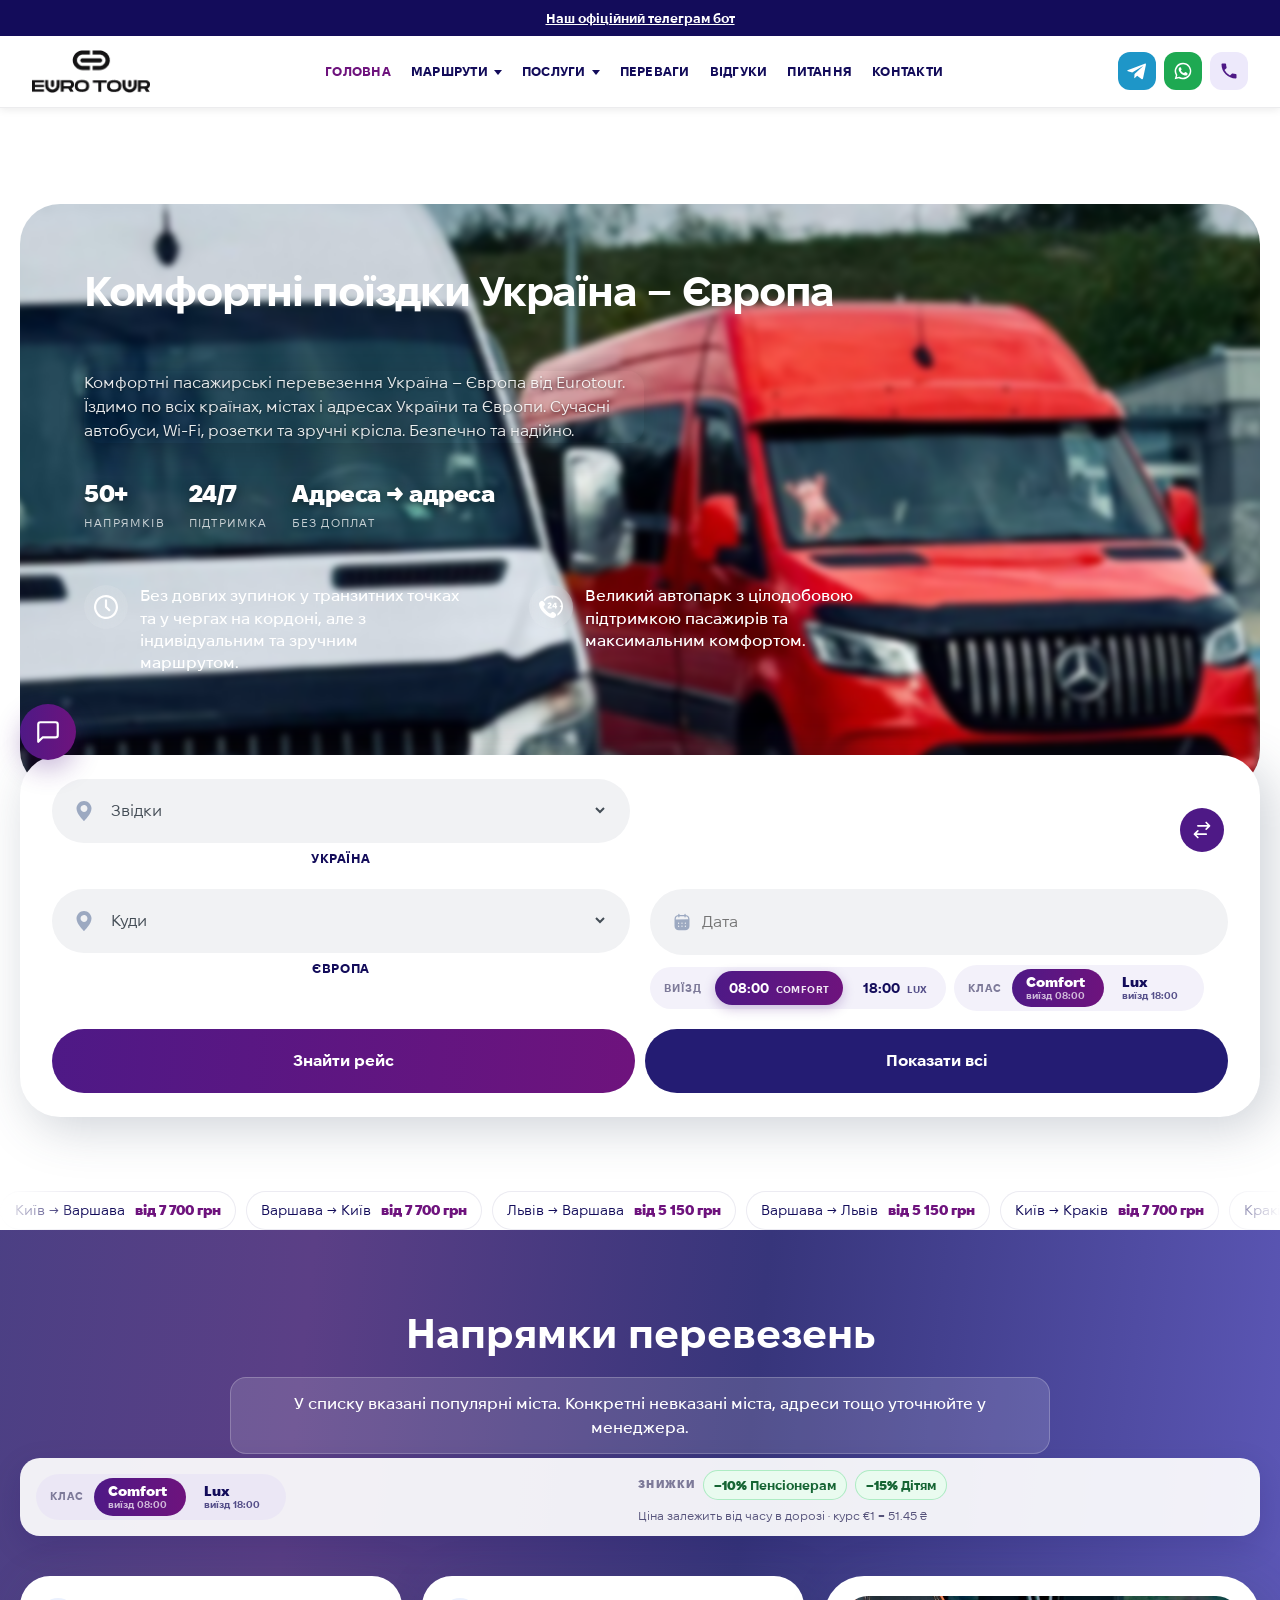
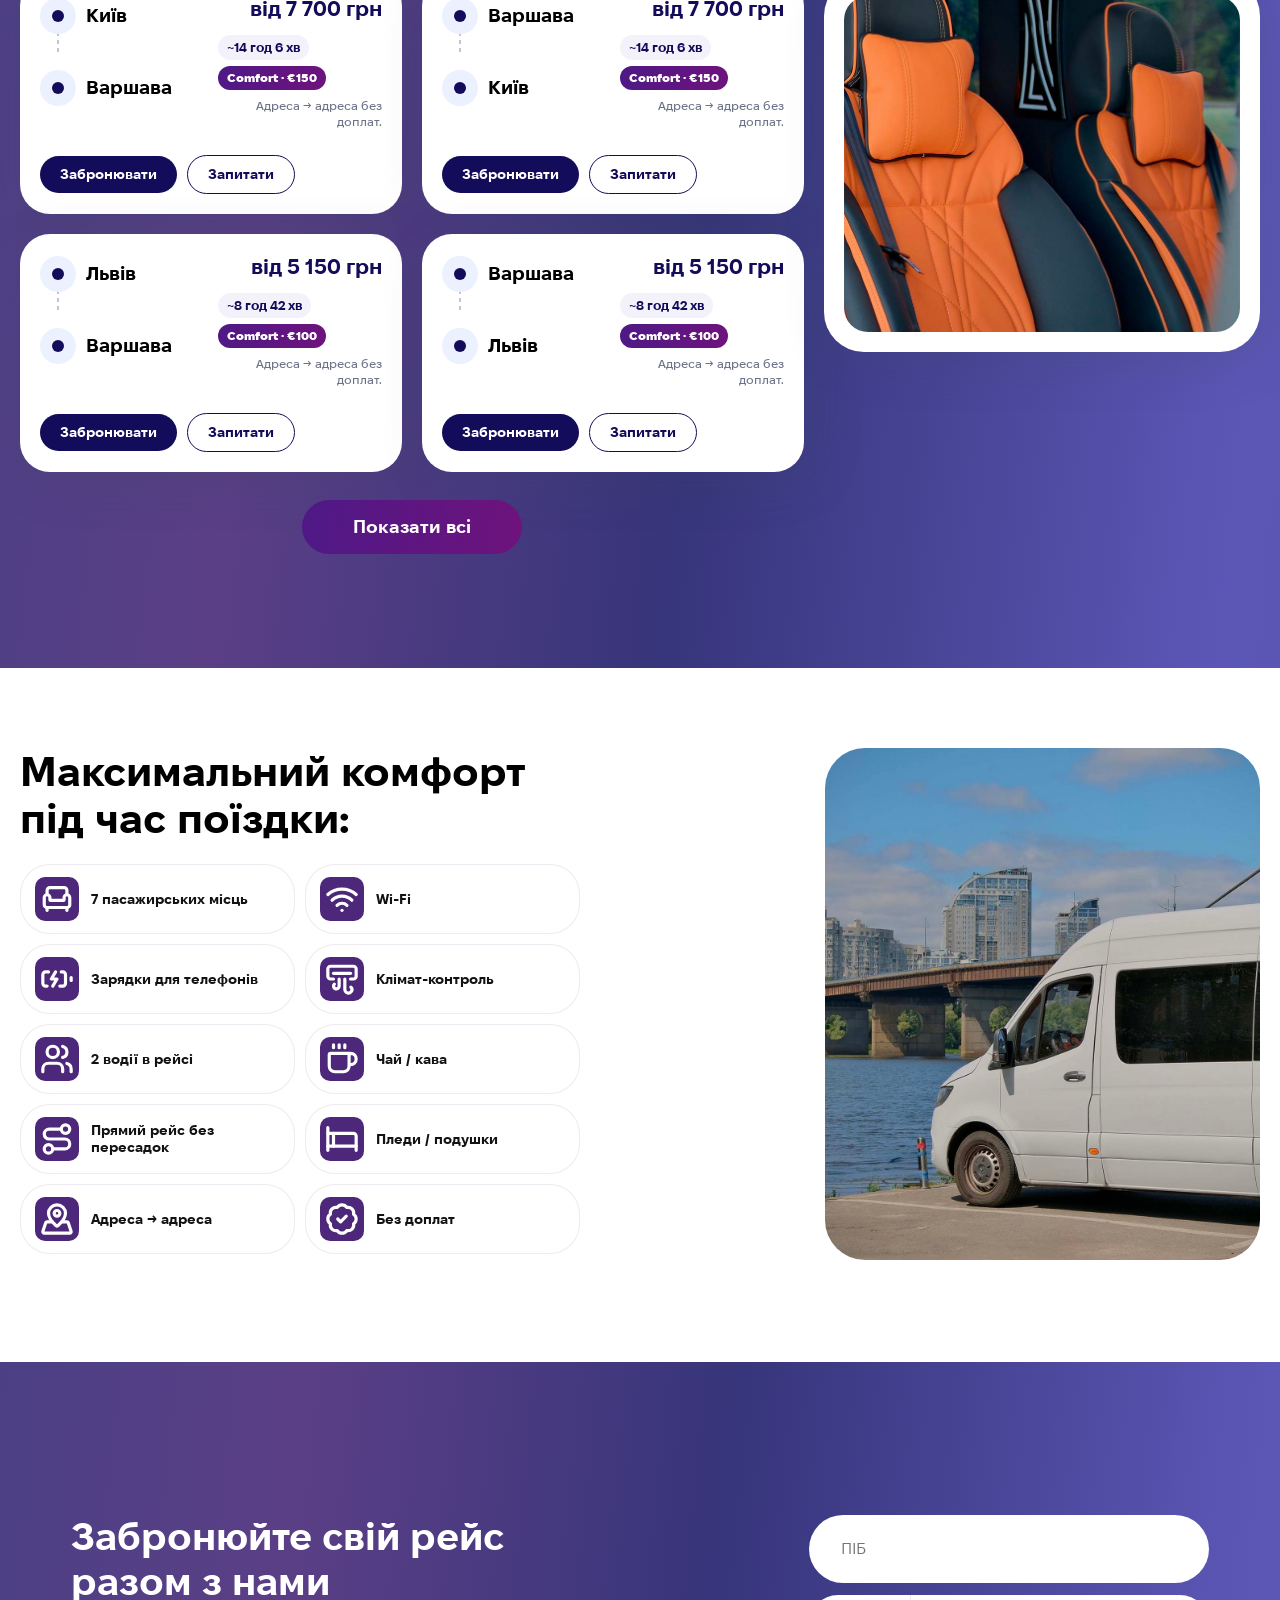
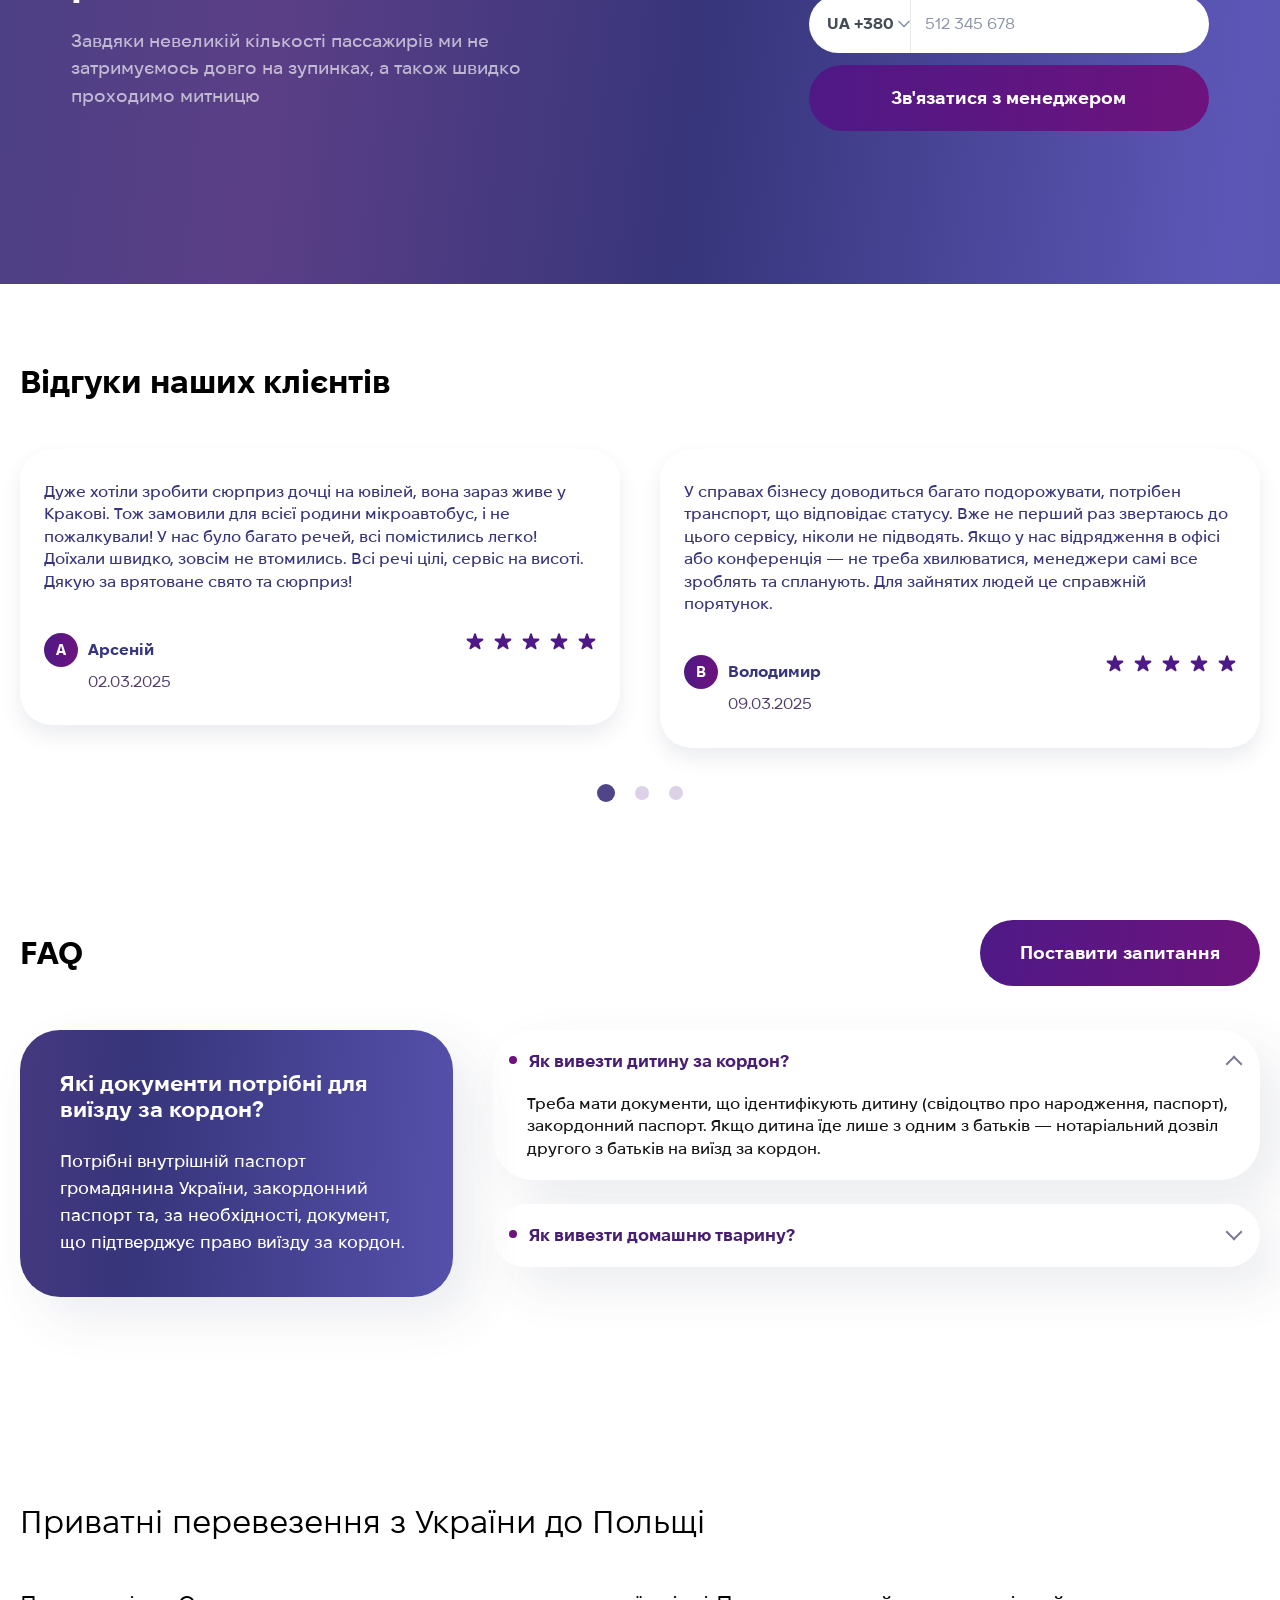
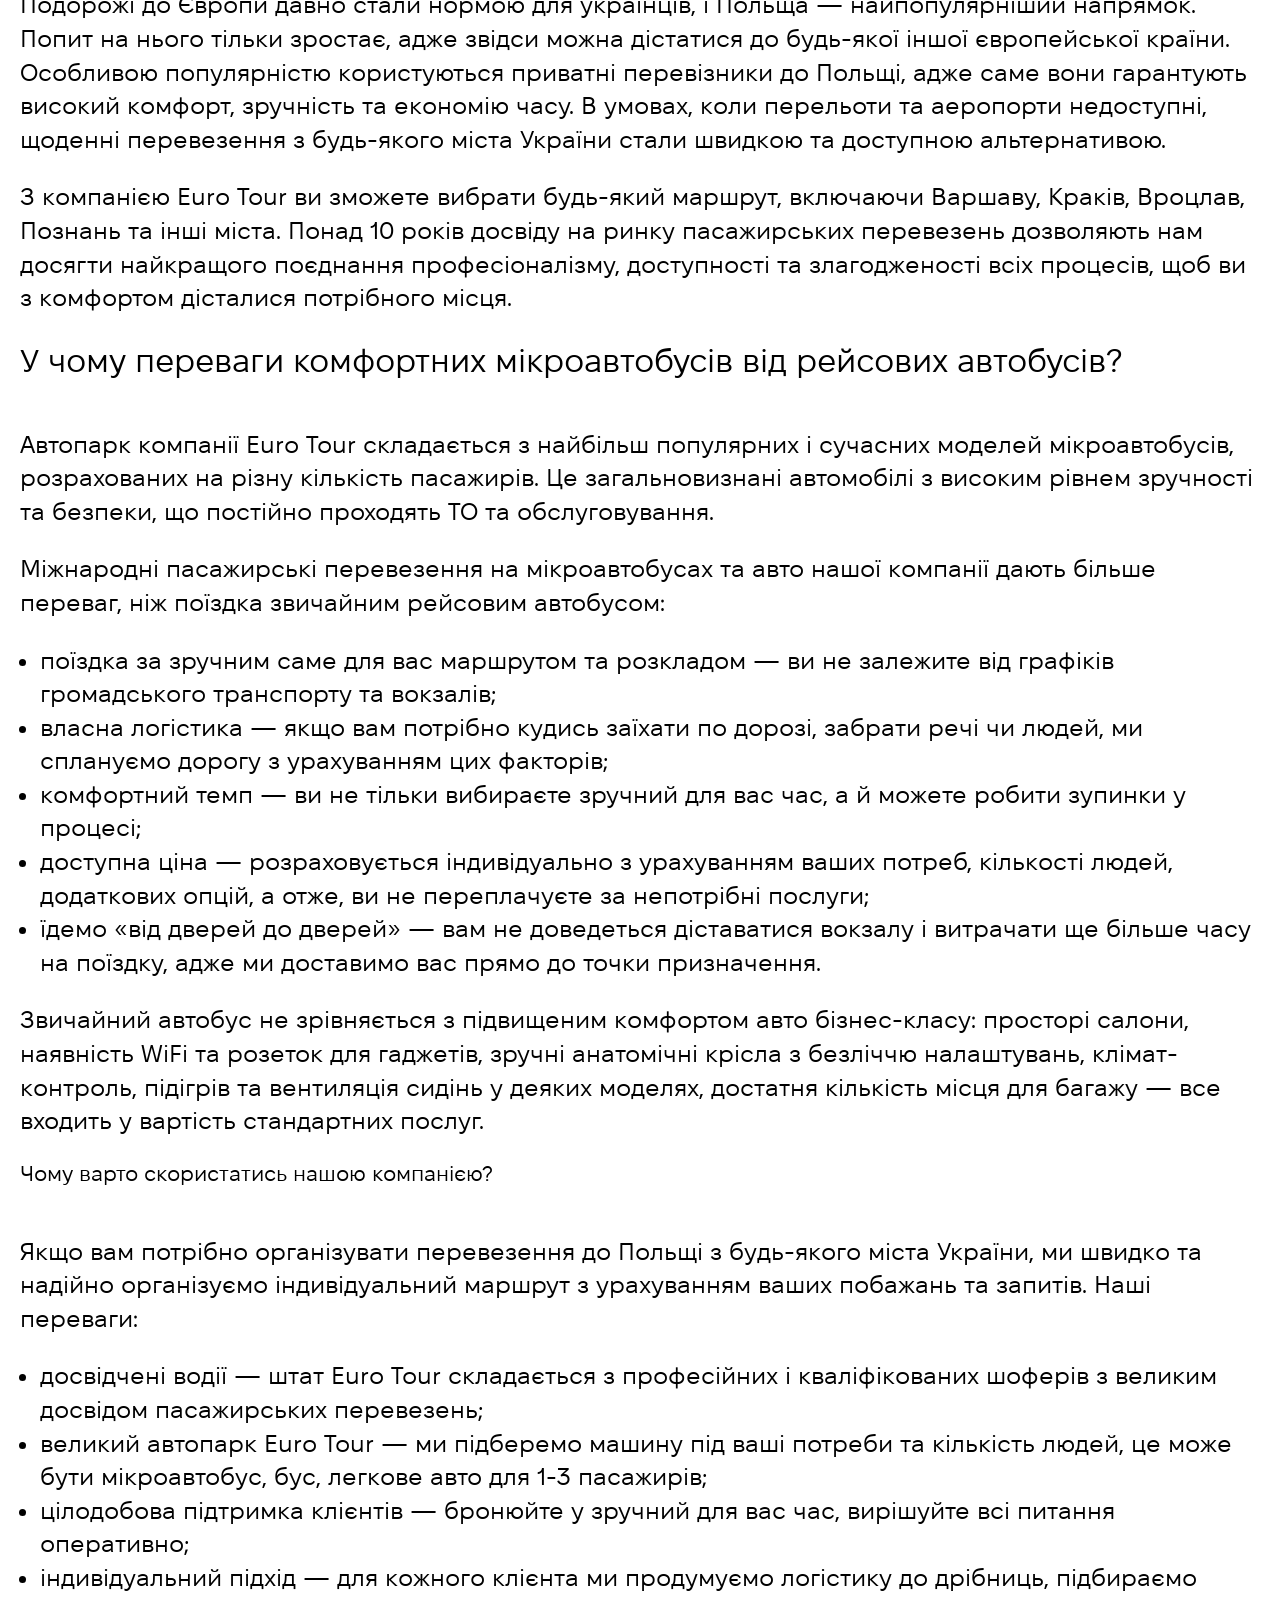
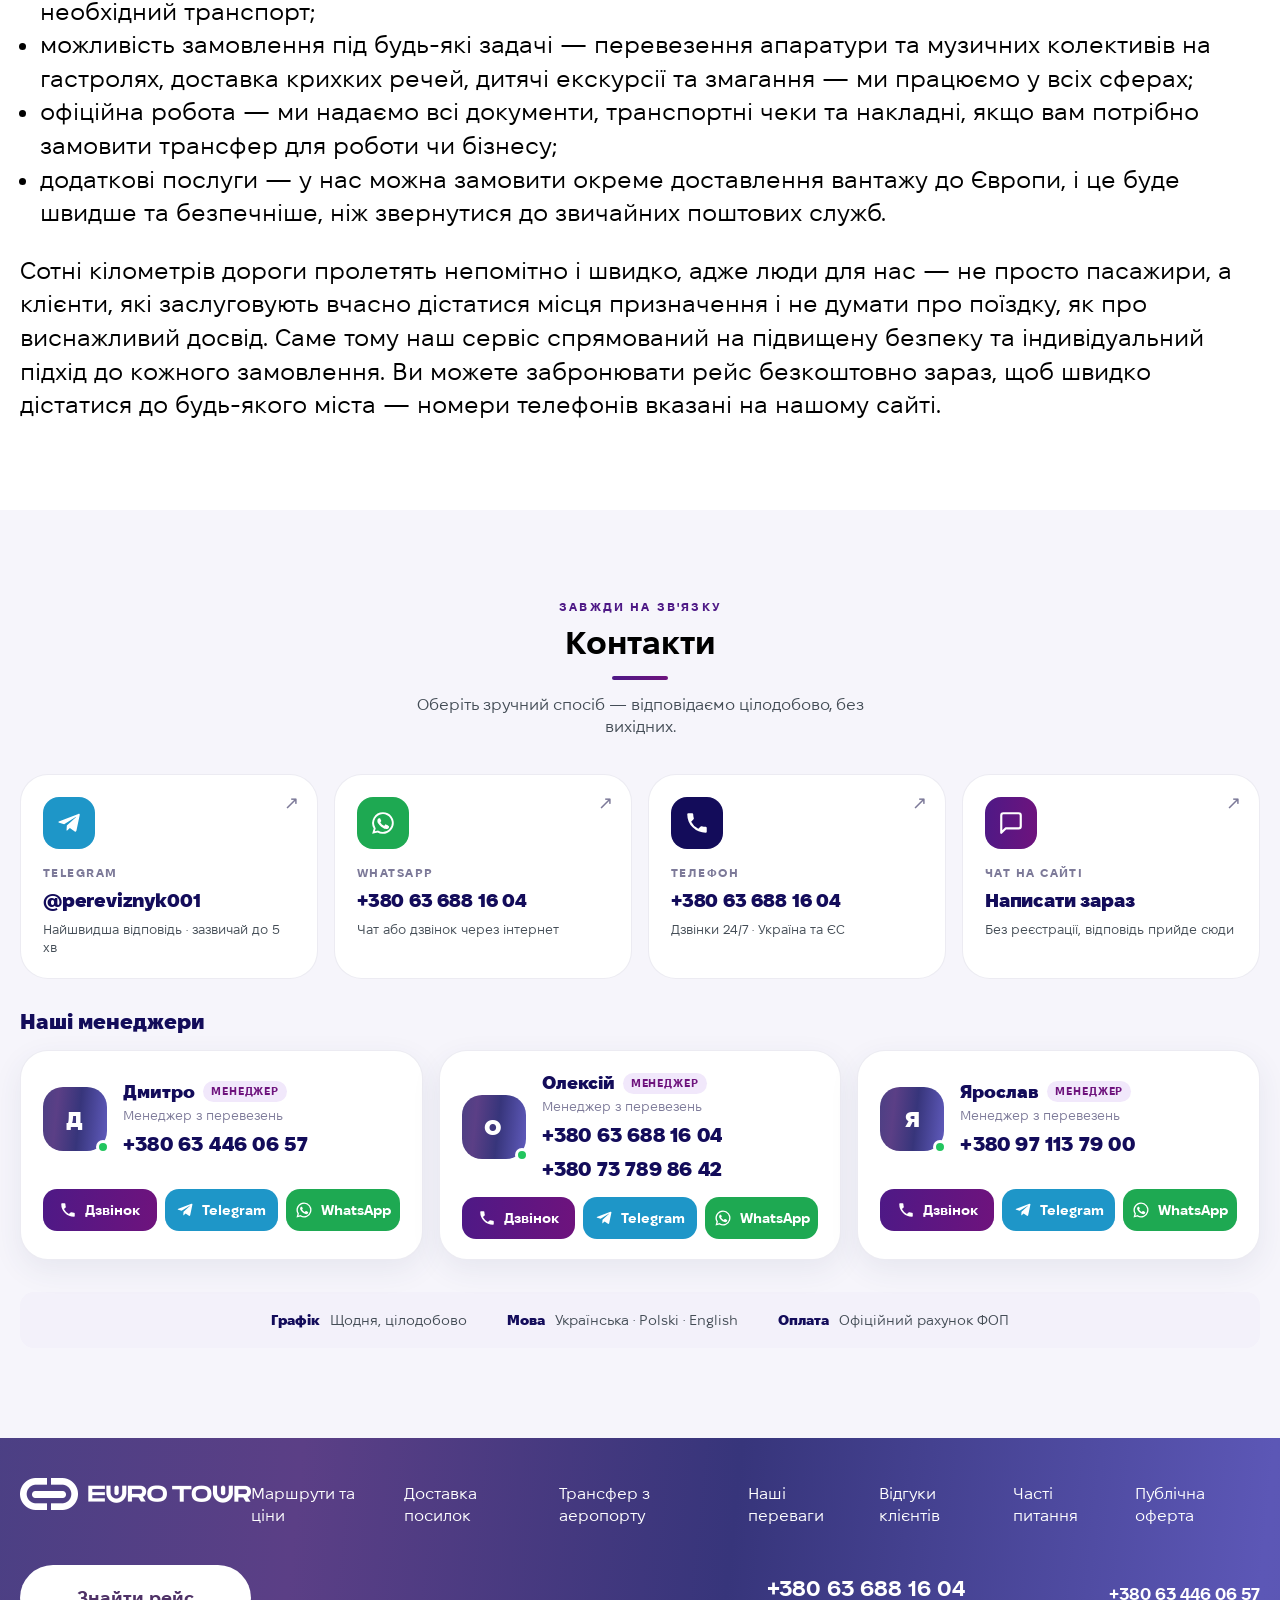
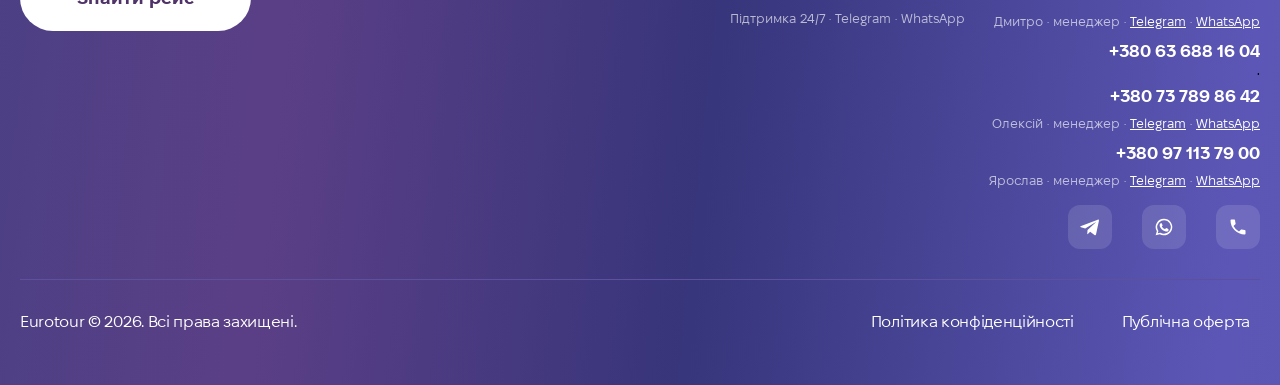
==== index.html @ 2f5a6dbc "fix(contacts): remove old 3130 number everywhere and add second phone (+380737898642) for Oleksiy" ====
<!DOCTYPE html><html lang="uk" data-theme="light"><head>



	<meta charset="utf-8">
	<meta http-equiv="X-UA-Compatible" content="IE=edge">
	<meta name="viewport" content="width=device-width, initial-scale=1, viewport-fit=cover">
	<link rel="preload" href="fonts/FixelDisplay-Regular.woff2" as="font" type="font/woff2" crossorigin>
<link rel="preload" href="fonts/FixelDisplay-Bold.woff2" as="font" type="font/woff2" crossorigin>
<link rel="stylesheet" href="css/main.min.css">
	<title>Eurotour – Пасажирські перевезення Україна – Європа: квитки онлайн | Eurotour</title>
<meta name="robots" content="max-image-preview:large">
	<style>img:is([sizes="auto" i], [sizes^="auto," i]) { contain-intrinsic-size: 3000px 1500px }</style>
	<style id="wp-emoji-styles-inline-css">

	img.wp-smiley, img.emoji {
		display: inline !important;
		border: none !important;
		box-shadow: none !important;
		height: 1em !important;
		width: 1em !important;
		margin: 0 0.07em !important;
		vertical-align: -0.1em !important;
		background: none !important;
		padding: 0 !important;
	}
</style>
<link rel="stylesheet" id="wp-block-library-css" href="css/style.min__32d447e1.css" media="all">
<style id="classic-theme-styles-inline-css">
/*! This file is auto-generated */
.wp-block-button__link{color:#fff;background-color:#32373c;border-radius:9999px;box-shadow:none;text-decoration:none;padding:calc(.667em + 2px) calc(1.333em + 2px);font-size:1.125em}.wp-block-file__button{background:#32373c;color:#fff;text-decoration:none}
</style>
<style id="safe-svg-svg-icon-style-inline-css">
.safe-svg-cover{text-align:center}.safe-svg-cover .safe-svg-inside{display:inline-block;max-width:100%}.safe-svg-cover svg{height:100%;max-height:100%;max-width:100%;width:100%}

</style>
<style id="global-styles-inline-css">
:root{--wp--preset--aspect-ratio--square: 1;--wp--preset--aspect-ratio--4-3: 4/3;--wp--preset--aspect-ratio--3-4: 3/4;--wp--preset--aspect-ratio--3-2: 3/2;--wp--preset--aspect-ratio--2-3: 2/3;--wp--preset--aspect-ratio--16-9: 16/9;--wp--preset--aspect-ratio--9-16: 9/16;--wp--preset--color--black: #000000;--wp--preset--color--cyan-bluish-gray: #abb8c3;--wp--preset--color--white: #ffffff;--wp--preset--color--pale-pink: #f78da7;--wp--preset--color--vivid-red: #cf2e2e;--wp--preset--color--luminous-vivid-orange: #ff6900;--wp--preset--color--luminous-vivid-amber: #fcb900;--wp--preset--color--light-green-cyan: #7bdcb5;--wp--preset--color--vivid-green-cyan: #00d084;--wp--preset--color--pale-cyan-blue: #8ed1fc;--wp--preset--color--vivid-cyan-blue: #0693e3;--wp--preset--color--vivid-purple: #9b51e0;--wp--preset--gradient--vivid-cyan-blue-to-vivid-purple: linear-gradient(135deg,rgba(6,147,227,1) 0%,rgb(155,81,224) 100%);--wp--preset--gradient--light-green-cyan-to-vivid-green-cyan: linear-gradient(135deg,rgb(122,220,180) 0%,rgb(0,208,130) 100%);--wp--preset--gradient--luminous-vivid-amber-to-luminous-vivid-orange: linear-gradient(135deg,rgba(252,185,0,1) 0%,rgba(255,105,0,1) 100%);--wp--preset--gradient--luminous-vivid-orange-to-vivid-red: linear-gradient(135deg,rgba(255,105,0,1) 0%,rgb(207,46,46) 100%);--wp--preset--gradient--very-light-gray-to-cyan-bluish-gray: linear-gradient(135deg,rgb(238,238,238) 0%,rgb(169,184,195) 100%);--wp--preset--gradient--cool-to-warm-spectrum: linear-gradient(135deg,rgb(74,234,220) 0%,rgb(151,120,209) 20%,rgb(207,42,186) 40%,rgb(238,44,130) 60%,rgb(251,105,98) 80%,rgb(254,248,76) 100%);--wp--preset--gradient--blush-light-purple: linear-gradient(135deg,rgb(255,206,236) 0%,rgb(152,150,240) 100%);--wp--preset--gradient--blush-bordeaux: linear-gradient(135deg,rgb(254,205,165) 0%,rgb(254,45,45) 50%,rgb(107,0,62) 100%);--wp--preset--gradient--luminous-dusk: linear-gradient(135deg,rgb(255,203,112) 0%,rgb(199,81,192) 50%,rgb(65,88,208) 100%);--wp--preset--gradient--pale-ocean: linear-gradient(135deg,rgb(255,245,203) 0%,rgb(182,227,212) 50%,rgb(51,167,181) 100%);--wp--preset--gradient--electric-grass: linear-gradient(135deg,rgb(202,248,128) 0%,rgb(113,206,126) 100%);--wp--preset--gradient--midnight: linear-gradient(135deg,rgb(2,3,129) 0%,rgb(40,116,252) 100%);--wp--preset--font-size--small: 13px;--wp--preset--font-size--medium: 20px;--wp--preset--font-size--large: 36px;--wp--preset--font-size--x-large: 42px;--wp--preset--spacing--20: 0.44rem;--wp--preset--spacing--30: 0.67rem;--wp--preset--spacing--40: 1rem;--wp--preset--spacing--50: 1.5rem;--wp--preset--spacing--60: 2.25rem;--wp--preset--spacing--70: 3.38rem;--wp--preset--spacing--80: 5.06rem;--wp--preset--shadow--natural: 6px 6px 9px rgba(0, 0, 0, 0.2);--wp--preset--shadow--deep: 12px 12px 50px rgba(0, 0, 0, 0.4);--wp--preset--shadow--sharp: 6px 6px 0px rgba(0, 0, 0, 0.2);--wp--preset--shadow--outlined: 6px 6px 0px -3px rgba(255, 255, 255, 1), 6px 6px rgba(0, 0, 0, 1);--wp--preset--shadow--crisp: 6px 6px 0px rgba(0, 0, 0, 1);}:where(.is-layout-flex){gap: 0.5em;}:where(.is-layout-grid){gap: 0.5em;}body .is-layout-flex{display: flex;}.is-layout-flex{flex-wrap: wrap;align-items: center;}.is-layout-flex > :is(*, div){margin: 0;}body .is-layout-grid{display: grid;}.is-layout-grid > :is(*, div){margin: 0;}:where(.wp-block-columns.is-layout-flex){gap: 2em;}:where(.wp-block-columns.is-layout-grid){gap: 2em;}:where(.wp-block-post-template.is-layout-flex){gap: 1.25em;}:where(.wp-block-post-template.is-layout-grid){gap: 1.25em;}.has-black-color{color: var(--wp--preset--color--black) !important;}.has-cyan-bluish-gray-color{color: var(--wp--preset--color--cyan-bluish-gray) !important;}.has-white-color{color: var(--wp--preset--color--white) !important;}.has-pale-pink-color{color: var(--wp--preset--color--pale-pink) !important;}.has-vivid-red-color{color: var(--wp--preset--color--vivid-red) !important;}.has-luminous-vivid-orange-color{color: var(--wp--preset--color--luminous-vivid-orange) !important;}.has-luminous-vivid-amber-color{color: var(--wp--preset--color--luminous-vivid-amber) !important;}.has-light-green-cyan-color{color: var(--wp--preset--color--light-green-cyan) !important;}.has-vivid-green-cyan-color{color: var(--wp--preset--color--vivid-green-cyan) !important;}.has-pale-cyan-blue-color{color: var(--wp--preset--color--pale-cyan-blue) !important;}.has-vivid-cyan-blue-color{color: var(--wp--preset--color--vivid-cyan-blue) !important;}.has-vivid-purple-color{color: var(--wp--preset--color--vivid-purple) !important;}.has-black-background-color{background-color: var(--wp--preset--color--black) !important;}.has-cyan-bluish-gray-background-color{background-color: var(--wp--preset--color--cyan-bluish-gray) !important;}.has-white-background-color{background-color: var(--wp--preset--color--white) !important;}.has-pale-pink-background-color{background-color: var(--wp--preset--color--pale-pink) !important;}.has-vivid-red-background-color{background-color: var(--wp--preset--color--vivid-red) !important;}.has-luminous-vivid-orange-background-color{background-color: var(--wp--preset--color--luminous-vivid-orange) !important;}.has-luminous-vivid-amber-background-color{background-color: var(--wp--preset--color--luminous-vivid-amber) !important;}.has-light-green-cyan-background-color{background-color: var(--wp--preset--color--light-green-cyan) !important;}.has-vivid-green-cyan-background-color{background-color: var(--wp--preset--color--vivid-green-cyan) !important;}.has-pale-cyan-blue-background-color{background-color: var(--wp--preset--color--pale-cyan-blue) !important;}.has-vivid-cyan-blue-background-color{background-color: var(--wp--preset--color--vivid-cyan-blue) !important;}.has-vivid-purple-background-color{background-color: var(--wp--preset--color--vivid-purple) !important;}.has-black-border-color{border-color: var(--wp--preset--color--black) !important;}.has-cyan-bluish-gray-border-color{border-color: var(--wp--preset--color--cyan-bluish-gray) !important;}.has-white-border-color{border-color: var(--wp--preset--color--white) !important;}.has-pale-pink-border-color{border-color: var(--wp--preset--color--pale-pink) !important;}.has-vivid-red-border-color{border-color: var(--wp--preset--color--vivid-red) !important;}.has-luminous-vivid-orange-border-color{border-color: var(--wp--preset--color--luminous-vivid-orange) !important;}.has-luminous-vivid-amber-border-color{border-color: var(--wp--preset--color--luminous-vivid-amber) !important;}.has-light-green-cyan-border-color{border-color: var(--wp--preset--color--light-green-cyan) !important;}.has-vivid-green-cyan-border-color{border-color: var(--wp--preset--color--vivid-green-cyan) !important;}.has-pale-cyan-blue-border-color{border-color: var(--wp--preset--color--pale-cyan-blue) !important;}.has-vivid-cyan-blue-border-color{border-color: var(--wp--preset--color--vivid-cyan-blue) !important;}.has-vivid-purple-border-color{border-color: var(--wp--preset--color--vivid-purple) !important;}.has-vivid-cyan-blue-to-vivid-purple-gradient-background{background: var(--wp--preset--gradient--vivid-cyan-blue-to-vivid-purple) !important;}.has-light-green-cyan-to-vivid-green-cyan-gradient-background{background: var(--wp--preset--gradient--light-green-cyan-to-vivid-green-cyan) !important;}.has-luminous-vivid-amber-to-luminous-vivid-orange-gradient-background{background: var(--wp--preset--gradient--luminous-vivid-amber-to-luminous-vivid-orange) !important;}.has-luminous-vivid-orange-to-vivid-red-gradient-background{background: var(--wp--preset--gradient--luminous-vivid-orange-to-vivid-red) !important;}.has-very-light-gray-to-cyan-bluish-gray-gradient-background{background: var(--wp--preset--gradient--very-light-gray-to-cyan-bluish-gray) !important;}.has-cool-to-warm-spectrum-gradient-background{background: var(--wp--preset--gradient--cool-to-warm-spectrum) !important;}.has-blush-light-purple-gradient-background{background: var(--wp--preset--gradient--blush-light-purple) !important;}.has-blush-bordeaux-gradient-background{background: var(--wp--preset--gradient--blush-bordeaux) !important;}.has-luminous-dusk-gradient-background{background: var(--wp--preset--gradient--luminous-dusk) !important;}.has-pale-ocean-gradient-background{background: var(--wp--preset--gradient--pale-ocean) !important;}.has-electric-grass-gradient-background{background: var(--wp--preset--gradient--electric-grass) !important;}.has-midnight-gradient-background{background: var(--wp--preset--gradient--midnight) !important;}.has-small-font-size{font-size: var(--wp--preset--font-size--small) !important;}.has-medium-font-size{font-size: var(--wp--preset--font-size--medium) !important;}.has-large-font-size{font-size: var(--wp--preset--font-size--large) !important;}.has-x-large-font-size{font-size: var(--wp--preset--font-size--x-large) !important;}
:where(.wp-block-post-template.is-layout-flex){gap: 1.25em;}:where(.wp-block-post-template.is-layout-grid){gap: 1.25em;}
:where(.wp-block-columns.is-layout-flex){gap: 2em;}:where(.wp-block-columns.is-layout-grid){gap: 2em;}
:root :where(.wp-block-pullquote){font-size: 1.5em;line-height: 1.6;}
</style>
<link rel="stylesheet" id="contact-form-7-css" href="css/styles__1eb7b1ef.css" media="all">
<link rel="stylesheet" id="eurotour-style-css" href="css/style__8a5471f8.css" media="all">
<link rel="stylesheet" id="navigation-submenu-css" href="css/navigation-submenu__8a5471f8.css" media="all">
<meta name="generator" content="WordPress 6.8.3">
<link rel="canonical" href="https://eurotour.pp.ua/">
<link rel="prefetch" href="chat.html">
<link rel="shortlink" href="./">
<meta name="title" content="Пасажирські перевезення Україна – Європа: квитки онлайн">
<meta name="description" content="Комфортні пасажирські перевезення Україна – Європа від Eurotour. Сучасні автобуси, Wi-Fi, розетки та зручні крісла. Безпечно та надійно.">
<meta property="og:type" content="website">
<meta property="og:url" content="https://eurotour.pp.ua/">
<meta property="og:title" content="Пасажирські перевезення Україна – Європа: квитки онлайн">
<meta property="og:description" content="Комфортні пасажирські перевезення Україна – Європа від Eurotour. Сучасні автобуси, Wi-Fi, розетки та зручні крісла. Безпечно та надійно.">
<meta property="og:image" content="https://eurotour.pp.ua/images/kisheniv-kiev.webp">
<meta property="og:image:width" content="1200">
<meta property="og:image:height" content="630">
<meta name="twitter:card" content="summary_large_image">
<meta name="twitter:url" content="index.html">
<meta name="twitter:title" content="Пасажирські перевезення Україна – Європа: квитки онлайн">
<meta name="twitter:description" content="Комфортні пасажирські перевезення Україна – Європа від Eurotour. Сучасні автобуси, Wi-Fi, розетки та зручні крісла. Безпечно та надійно.">
<meta name="twitter:image" content="https://eurotour.pp.ua/images/kisheniv-kiev.webp">
<link rel="icon" href="images/cropped-apple-touch-icon-32x32.png" sizes="32x32">
<link rel="icon" href="images/cropped-apple-touch-icon-192x192.png" sizes="192x192">
<link rel="apple-touch-icon" href="images/cropped-apple-touch-icon-180x180.png">
<meta name="msapplication-TileImage" content="images/cropped-apple-touch-icon-192x192.png">
    <!-- <script type="text/javascript">
  (function(d, w, s) {
  var widgetHash = 'bn9ga13ub7zato1arlct', gcw = d.createElement(s); gcw.type = 'text/javascript'; gcw.async = true;
  gcw.src='//widgets.binotel.com/getcall/widgets/'+ widgetHash +'.js';
  var sn = d.getElementsByTagName(s)[0]; sn.parentNode.insertBefore(gcw, sn);
  })(document, window, 'script');
</script> -->
<!-- Meta Pixel disabled in static copy -->
 <!-- Google tag disabled in static copy -->

<style id="direction-expand-css">
/* Відновлення ширини карток як в оригіналі (у main.min пізніший зламаний дубль ставив width:100% завжди) */
.direction-sec__direction {
  width: calc(100% - 410px) !important;
  padding-right: 20px !important;
}
.direction-sec__direction > .direction-element,
.direction-sec__extra-inner > .direction-element {
  width: calc(50% - 10px) !important;
  max-width: 100%;
  margin-bottom: 20px !important;
  display: flex !important;
  box-sizing: border-box;
}
@media only screen and (max-width: 1200px) {
  .direction-sec__direction {
    width: calc(100% - 450px) !important;
  }
  .direction-sec__direction > .direction-element,
  .direction-sec__extra-inner > .direction-element {
    width: 100% !important;
  }
}
@media only screen and (max-width: 985px) {
  .direction-sec__direction {
    width: 100% !important;
    padding: 0 !important;
  }
  .direction-sec__direction > .direction-element,
  .direction-sec__extra-inner > .direction-element {
    width: 100% !important;
    margin-bottom: 16px !important;
  }
}

.direction-sec__extra {
  width: 100%;
  flex: 0 0 100%;
  display: grid;
  grid-template-rows: 0fr;
  transition: grid-template-rows 0.55s cubic-bezier(0.4, 0, 0.2, 1);
}
.direction-sec__extra:not(.is-open):not(.is-collapsing) {
  pointer-events: none;
}
.direction-sec__extra.is-open {
  grid-template-rows: 1fr;
  pointer-events: auto;
}
.direction-sec__extra-inner {
  overflow: hidden;
  min-height: 0;
  display: flex;
  flex-wrap: wrap;
  justify-content: space-between;
  align-content: flex-start;
  width: 100%;
  gap: 0;
  padding: 0;
  margin: 0;
  border: none !important;
  outline: none !important;
  box-shadow: none !important;
  background: transparent !important;
  box-sizing: border-box;
}
.direction-sec__extra:not(.is-open) .direction-sec__extra-inner {
  overflow: hidden !important;
  padding: 0 !important;
  visibility: hidden;
  pointer-events: none;
}
.direction-sec__extra.is-open .direction-sec__extra-inner {
  overflow: visible !important;
  visibility: visible;
  pointer-events: auto;
  padding: 0;
}
.direction-sec__extra,
.direction-sec__extra.is-open {
  border: none !important;
  outline: none !important;
  box-shadow: none !important;
  background: transparent !important;
}
.direction-sec__direction > .direction-element,
.direction-sec__extra-inner > .direction-element {
  box-sizing: border-box;
}
/* Під час згортання картки «їдуть» до кнопки знизу — без порожньої дірки */
.direction-sec__extra.is-collapsing .direction-sec__extra-inner {
  align-content: flex-end;
}
.direction-sec__toggle-wrap {
  display: flex;
  justify-content: center;
  margin-top: 8px;
  margin-bottom: 12px;
  width: 100%;
  flex: 0 0 100%;
  position: relative;
  z-index: 5;
  pointer-events: auto;
}
.direction-sec__toggle-btn {
  width: auto;
  min-width: 220px;
  padding: 18px 36px;
  cursor: pointer;
  touch-action: manipulation;
  position: relative;
  z-index: 6;
}
.direction-element__button,
.direction-element__button .btnv3,
.direction-element__buttons,
.direction-element__buttons .btnv3 {
  position: relative;
  z-index: 2;
  pointer-events: auto;
  touch-action: manipulation;
}
.direction-element .btnv3,
.direction-element a.btnv3,
.direction-element button.btnv3 {
  height: auto !important;
  min-height: 0 !important;
  width: auto !important;
  max-width: 100%;
  padding: 10px 20px !important;
  font-size: 14px !important;
  font-weight: 600 !important;
  line-height: 1.2 !important;
  display: inline-block !important;
  align-self: center !important;
  flex: 0 0 auto !important;
}
.direction-element {
  align-items: flex-start !important;
}
.direction-element .direction-element__buttons,
.direction-element .direction-element__button {
  display: flex !important;
  flex-wrap: wrap;
  align-items: center !important;
  justify-content: flex-end;
  gap: 10px;
}
.direction-sec__toggle-btn[hidden] {
  display: none !important;
}
@media (max-width: 985px) {
  .direction-sec__extra-inner {
    flex-direction: column;
  }
  .direction-sec__extra.is-collapsing .direction-sec__extra-inner {
    justify-content: flex-end;
  }
}
</style>


<style id="eurotour-header-compact">
/* critical layout v=20260903f */
@media (max-width: 768px) {
  .header .container.header__container, .header .container { padding: 12px 16px !important; min-height: 0 !important; }
  .header__logo { width: 100px !important; max-width: 100px !important; }
  .header__logo-img { width: 100% !important; height: auto !important; max-height: 36px !important; object-fit: contain !important; }
  .burger { width: 24px !important; height: 18px !important; }
  .burger__sl { width: 24px !important; }
  .header__mobile { padding-top: 68px !important; }
  .advantages-sec { padding-top: 40px !important; padding-bottom: 40px !important; }
  .advantages-sec__title { width: 100% !important; margin: 0 0 14px !important; padding-bottom: 0 !important; font-size: 22px !important; line-height: 1.2 !important; text-align: center !important; }
  .advantages-sec__icon-container { display: grid !important; grid-template-columns: 1fr 1fr !important; gap: 8px !important; width: 100% !important; }
  .advantages-sec__wrapper, .advantages-sec__wrapper:first-child { margin-top: 0 !important; flex-direction: column !important; align-items: center !important; justify-content: flex-start !important; text-align: center !important; gap: 8px !important; min-width: 0 !important; min-height: 92px !important; padding: 12px 8px 10px !important; border-radius: 14px !important; background: #f5f2f9 !important; box-sizing: border-box !important; }
  .advantages-sec__icon { width: 36px !important; height: 36px !important; border-radius: 10px !important; flex: 0 0 36px !important; }
  .advantages-sec__icon-img { width: 20px !important; height: 20px !important; max-width: 20px !important; max-height: 20px !important; object-fit: contain !important; display: block !important; }
  .advantages-sec__icon-text { display: block !important; position: static !important; left: auto !important; top: auto !important; transform: none !important; background: transparent !important; box-shadow: none !important; z-index: auto !important; width: 100% !important; max-width: 100% !important; flex: none !important; min-width: 0 !important; padding: 0 !important; margin: 0 !important; border-radius: 0 !important; font-size: 12px !important; line-height: 1.3 !important; font-weight: 600 !important; color: #1a1233 !important; pointer-events: none !important; }
  .advantages-sec__icon-text-tooltip { display: none !important; }
  .route-list-banner-sec__advantages-mob { display: block !important; width: 100% !important; }
  .route-list-banner-sec__advantages-mob .advantages-sec__info { width: 100% !important; }
  .advantages-sec__images { margin-top: 18px !important; }
  .advantages-sec__img-small { height: 140px !important; border-radius: 16px !important; }
  .advantages-sec__img-small:first-child, .advantages-sec__img-col:first-child .advantages-sec__img-small:first-child { margin-bottom: 10px !important; }
  .advantages-sec__img-big { height: 180px !important; border-radius: 16px !important; }
}
/* banner: sharp by default; blur ONLY homepage, before paint */
.front-sec__banner-sec .front-sec__bg { filter: none !important; transform: none !important; }
#main-search-route .front-sec__banner-sec { overflow: hidden; }
#main-search-route .front-sec__banner-sec .front-sec__bg {
  filter: brightness(.72) !important;
  transform: none !important;
  transform-origin: center center;
  border-radius: 40px 40px 0 0;
}
@media (min-width: 769px) {
  #main-search-route .front-sec__banner-sec .front-sec__bg { border-radius: 40px; }
}
/* reserve region-label space to avoid jump when JS adds labels */
#main-search-route .search__input-location,
[data-delivery-search-root] .search__input-location,
.main-search-down .search__input-location {
  position: relative; padding-bottom: 28px; box-sizing: border-box;
}
</style>
<style id="eurotour-phone-intl">
.inp-form.inp-form--intl-phone .inp-form__icon-wrapper{display:none!important}
.inp-form.inp-form--intl-phone .inp-form__inp-wrapper,.inp-form.inp-form--intl-phone .inp-form__inp-wrapper p{width:100%;margin:0}
.inp-form.inp-form--intl-phone .et-phone-intl,.delivery-form__phone-field .et-phone-intl,.search__input-wrapper .et-phone-intl{display:flex!important;align-items:center;width:100%;min-height:52px;padding:0 18px;border-radius:100px;background:#f1f2f4!important;border:none!important;box-sizing:border-box}
.inp-form.inp-form--intl-phone .et-phone-intl__country,.search__input-wrapper .et-phone-intl__country{flex:0 0 auto;width:auto!important;min-width:0!important;padding:0 16px 0 0!important;border:none!important;border-radius:0!important;background:transparent!important;font-size:16px!important;font-weight:600!important;color:#444d56!important;appearance:none!important;-webkit-appearance:none!important;cursor:pointer}
.inp-form.inp-form--intl-phone .et-phone-intl__input,.search__input-wrapper .et-phone-intl__input{flex:1 1 auto;min-width:0;padding-left:14px;border-left:1px solid rgba(68,77,86,.12)}
.inp-form.inp-form--intl-phone .et-phone-intl__tel,.inp-form.inp-form--intl-phone input.et-phone-intl__tel,.search__input-wrapper .et-phone-intl__tel{width:100%!important;padding:18px 0!important;margin:0!important;border:none!important;border-radius:0!important;background:transparent!important;box-shadow:none!important;outline:none!important;font-size:16px!important;color:#444d56!important}
.inp-form.inp-form--intl-phone input.inp-form__inp{padding-left:0!important;background:transparent!important}
</style>
<link rel="stylesheet" href="css/local-et.css?v=20260927phones" id="eurotour-local-payment-css">
<script src="js/route-prices.js?v=20260927phones" id="eurotour-route-prices-js"></script>
<script src="js/local-search.js?v=20260927phones" id="eurotour-local-search-js" defer=""></script>
<script src="js/local-forms.js?v=20260927phones" id="eurotour-local-forms-js" defer=""></script>
</head>

<body>
	<div class="app">
		<header class="header" id="top">
			<div class="container header__container">

				<a href="./" class="header__logo">
										<img class="header__logo-img" src="images/logo.png" alt="">
					
				</a>

				<nav class="header__nav">
					<ul id="menu-header-meny" class="header__nav-list">
<li class="menu-item current-menu-item"><a href="#top">Головна</a></li>
<li class="menu-item menu-item-has-children"><a href="#routes">Маршрути</a>
<ul class="sub-menu"><li class="menu-item"><a href="#routes" data-route="9|11">Київ – Варшава</a></li><li class="menu-item"><a href="#routes" data-route="110|11">Львів – Варшава</a></li><li class="menu-item"><a href="#routes" data-route="9|115">Київ – Краків</a></li><li class="menu-item"><a href="#routes" data-route="9|122">Київ – Берлін</a></li><li class="menu-item"><a href="#routes" data-route="9|127">Київ – Прага</a></li><li class="menu-item"><a href="#routes" data-route="110|127">Львів – Прага</a></li><li class="menu-item"><a href="#routes" data-route="9|138">Київ – Відень</a></li><li class="menu-item"><a href="#routes" data-route="9|137">Київ – Будапешт</a></li><li class="menu-item"><a href="#routes" data-route="9|147">Київ – Мілан</a></li><li class="menu-item"><a href="#routes" data-route="9|150">Київ – Мадрид</a></li><li class="menu-item"><a href="#routes" data-route="110|150">Львів – Мадрид</a></li><li class="menu-item"><a href="#routes" data-route="9|151">Київ – Барселона</a></li><li class="menu-item"><a href="#routes" data-route="9|158">Київ – Лісабон</a></li><li class="menu-item"><a href="#routes" data-route="9|160">Київ – Рим</a></li><li class="menu-item"><a href="#routes" data-route="110|156">Львів – Ніцца</a></li><li class="menu-item"><a href="#routes" data-route="141|25">Одеса – Кишинів</a></li><li class="menu-item"><a href="#routes" data-action="all-routes">Усі напрямки →</a></li></ul></li>
<li class="menu-item menu-item-has-children"><a href="#services">Послуги</a>
<ul class="sub-menu">
<li class="menu-item"><a href="#routes">Пасажирські перевезення</a></li>
<li class="menu-item"><a href="#" data-popup="delivery-form-popup">Доставка посилок Україна ⇄ Європа</a></li>
<li class="menu-item"><a href="#" data-popup="transfer-form">Трансфер до/з аеропортів Європи</a></li>
<li class="menu-item"><a href="#" data-popup="main-form">Індивідуальне замовлення</a></li>
</ul></li>
<li class="menu-item"><a href="#advantages">Переваги</a></li>
<li class="menu-item"><a href="#reviews">Відгуки</a></li>
<li class="menu-item"><a href="#faq">Питання</a></li>
<li class="menu-item"><a href="#contacts">Контакти</a></li>
</ul>					<!-- Backdrop overlay for submenu focus -->
					<div class="nav-backdrop"></div>
				</nav>

				<div class="header__right">
					<div class="header__contact-info-wrapper">
						<div class="header__phone-wrapper"><div class="et-header-msg et-msg"><a class="et-msg__link et-msg__link--tg" href="https://t.me/pereviznyk_support" target="_blank" rel="noopener noreferrer" title="Telegram" aria-label="Telegram"><svg viewBox="0 0 24 24" fill="currentColor" aria-hidden="true"><path d="M9.04 15.5l-.37 5.2c.53 0 .76-.23 1.04-.5l2.5-2.4 5.18 3.8c.95.52 1.63.25 1.88-.88l3.4-15.94c.3-1.4-.5-1.95-1.43-1.6L1.4 10.7c-1.37.53-1.35 1.3-.23 1.64l5.1 1.6L18.1 6.5c.56-.37 1.07-.17.65.2L9.04 15.5z"/></svg></a><a class="et-msg__link et-msg__link--wa" href="https://wa.me/380636881604" target="_blank" rel="noopener noreferrer" title="WhatsApp" aria-label="WhatsApp"><svg viewBox="0 0 24 24" fill="currentColor" aria-hidden="true"><path d="M12 2a10 10 0 0 0-8.6 15.1L2 22l5-1.3A10 10 0 1 0 12 2zm0 18.2a8.2 8.2 0 0 1-4.2-1.2l-.3-.2-3 .8.8-2.9-.2-.3A8.2 8.2 0 1 1 12 20.2zm4.5-6.1c-.2-.1-1.5-.7-1.7-.8-.2-.1-.4-.1-.6.1-.2.2-.6.8-.8 1-.1.2-.3.2-.5.1a6.7 6.7 0 0 1-3.3-2.9c-.3-.4.3-.4.7-1.3.1-.2 0-.3 0-.5l-.8-1.8c-.2-.5-.4-.4-.6-.4h-.5c-.2 0-.5.1-.7.3-.2.3-.9.9-.9 2.2s.9 2.6 1.1 2.7c.1.2 1.9 2.9 4.6 4 1.7.7 2.4.8 3.2.7.5-.1 1.5-.6 1.7-1.2.2-.6.2-1.1.2-1.2-.1-.1-.3-.2-.5-.3z"/></svg></a><a class="et-msg__link et-msg__link--ph" href="tel:+380636881604" title="Зателефонувати" aria-label="Зателефонувати"><svg viewBox="0 0 24 24" fill="currentColor" aria-hidden="true"><path d="M6.6 10.8a15.1 15.1 0 0 0 6.6 6.6l2.2-2.2c.3-.3.7-.4 1-.2 1.1.4 2.3.6 3.6.6.6 0 1 .4 1 1V20c0 .6-.4 1-1 1A17 17 0 0 1 3 4c0-.6.4-1 1-1h3.5c.6 0 1 .4 1 1 0 1.3.2 2.5.6 3.6.1.3 0 .7-.2 1l-2.3 2.2z"/></svg></a></div><a class="et-header-phone" href="tel:+380636881604">+380 63 688 16 04</a></div>

						<p class="header__phone-subtitle">Цілодобова підтримка по Україні та ЄС</p>
					</div>
					<div class="burger">
						<span class="burger__sl burger__sl1"></span>
						<span class="burger__sl burger__sl2"></span>
						<span class="burger__sl burger__sl3"></span>
					</div>
				</div>

			</div>

			<div class="header__mobile">
				<div class="container">
					<div class="header__mobile-wrapper">
						<nav class="header__mobile-nav">
							<ul id="menu-header-meny-1" class="header__mob-nav-ul">
<li class="menu-item current-menu-item"><a href="#top">Головна</a></li>
<li class="menu-item menu-item-has-children"><a href="#routes">Маршрути</a>
<ul class="sub-menu"><li class="menu-item"><a href="#routes" data-route="9|11">Київ – Варшава</a></li><li class="menu-item"><a href="#routes" data-route="110|11">Львів – Варшава</a></li><li class="menu-item"><a href="#routes" data-route="9|115">Київ – Краків</a></li><li class="menu-item"><a href="#routes" data-route="9|122">Київ – Берлін</a></li><li class="menu-item"><a href="#routes" data-route="9|127">Київ – Прага</a></li><li class="menu-item"><a href="#routes" data-route="110|127">Львів – Прага</a></li><li class="menu-item"><a href="#routes" data-route="9|138">Київ – Відень</a></li><li class="menu-item"><a href="#routes" data-route="9|137">Київ – Будапешт</a></li><li class="menu-item"><a href="#routes" data-route="9|147">Київ – Мілан</a></li><li class="menu-item"><a href="#routes" data-route="9|150">Київ – Мадрид</a></li><li class="menu-item"><a href="#routes" data-route="110|150">Львів – Мадрид</a></li><li class="menu-item"><a href="#routes" data-route="9|151">Київ – Барселона</a></li><li class="menu-item"><a href="#routes" data-route="9|158">Київ – Лісабон</a></li><li class="menu-item"><a href="#routes" data-route="9|160">Київ – Рим</a></li><li class="menu-item"><a href="#routes" data-route="110|156">Львів – Ніцца</a></li><li class="menu-item"><a href="#routes" data-route="141|25">Одеса – Кишинів</a></li><li class="menu-item"><a href="#routes" data-action="all-routes">Усі напрямки →</a></li></ul></li>
<li class="menu-item menu-item-has-children"><a href="#services">Послуги</a>
<ul class="sub-menu">
<li class="menu-item"><a href="#routes">Пасажирські перевезення</a></li>
<li class="menu-item"><a href="#" data-popup="delivery-form-popup">Доставка посилок Україна ⇄ Європа</a></li>
<li class="menu-item"><a href="#" data-popup="transfer-form">Трансфер до/з аеропортів Європи</a></li>
<li class="menu-item"><a href="#" data-popup="main-form">Індивідуальне замовлення</a></li>
</ul></li>
<li class="menu-item"><a href="#advantages">Переваги</a></li>
<li class="menu-item"><a href="#reviews">Відгуки</a></li>
<li class="menu-item"><a href="#faq">Питання</a></li>
<li class="menu-item"><a href="#contacts">Контакти</a></li>
</ul>						</nav>

						<div class="header__mobile-wrapper-down header__mobile-contacts">
							
							<div class="contacts-body-sec__social-row et-mobile-contacts"><a href="https://t.me/pereviznyk_support" class="et-mobile-contact et-mobile-contact--tg" target="_blank" rel="noopener noreferrer"><svg viewBox="0 0 24 24" fill="currentColor" aria-hidden="true"><path d="M9.04 15.5l-.37 5.2c.53 0 .76-.23 1.04-.5l2.5-2.4 5.18 3.8c.95.52 1.63.25 1.88-.88l3.4-15.94c.3-1.4-.5-1.95-1.43-1.6L1.4 10.7c-1.37.53-1.35 1.3-.23 1.64l5.1 1.6L18.1 6.5c.56-.37 1.07-.17.65.2L9.04 15.5z"/></svg><span>Telegram</span></a><a href="https://wa.me/380636881604" class="et-mobile-contact et-mobile-contact--wa" target="_blank" rel="noopener noreferrer"><svg viewBox="0 0 24 24" fill="currentColor" aria-hidden="true"><path d="M12 2a10 10 0 0 0-8.6 15.1L2 22l5-1.3A10 10 0 1 0 12 2zm0 18.2a8.2 8.2 0 0 1-4.2-1.2l-.3-.2-3 .8.8-2.9-.2-.3A8.2 8.2 0 1 1 12 20.2zm4.5-6.1c-.2-.1-1.5-.7-1.7-.8-.2-.1-.4-.1-.6.1-.2.2-.6.8-.8 1-.1.2-.3.2-.5.1a6.7 6.7 0 0 1-3.3-2.9c-.3-.4.3-.4.7-1.3.1-.2 0-.3 0-.5l-.8-1.8c-.2-.5-.4-.4-.6-.4h-.5c-.2 0-.5.1-.7.3-.2.3-.9.9-.9 2.2s.9 2.6 1.1 2.7c.1.2 1.9 2.9 4.6 4 1.7.7 2.4.8 3.2.7.5-.1 1.5-.6 1.7-1.2.2-.6.2-1.1.2-1.2-.1-.1-.3-.2-.5-.3z"/></svg><span>WhatsApp</span></a><a href="tel:+380636881604" class="et-mobile-contact et-mobile-contact--ph"><svg viewBox="0 0 24 24" fill="currentColor" aria-hidden="true"><path d="M6.6 10.8a15.1 15.1 0 0 0 6.6 6.6l2.2-2.2c.3-.3.7-.4 1-.2 1.1.4 2.3.6 3.6.6.6 0 1 .4 1 1V20c0 .6-.4 1-1 1A17 17 0 0 1 3 4c0-.6.4-1 1-1h3.5c.6 0 1 .4 1 1 0 1.3.2 2.5.6 3.6.1.3 0 .7-.2 1l-2.3 2.2z"/></svg><span>+380 63 688 16 04</span></a></div>
							<div class="et-mobile-mgrs"></div>

						</div>
					</div>
				</div>
			</div>
		</header>

		

<main class="main">



    <style>

        @media (max-width: 767px) {

            .direction-sec__sale-wrapper {

                display: none !important;

            }

        }

    </style>





    <section class="front-sec" id="main-search-route">
    <div class="container">
        <div class="front-sec__banner-sec">
                            <img class="front-sec__bg" src="images/home-banner-vans.jpg" alt="">
                        <div class="front-sec__banner-sec-wrapepr">
                <h1 class="front-sec__title">Комфортні поїздки Україна – Європа</h1>
                <span class="front-sec__subtitle">Комфортні пасажирські перевезення Україна – Європа від Eurotour. Їздимо по всіх країнах, містах і адресах України та Європи. Сучасні автобуси, Wi-Fi, розетки та зручні крісла. Безпечно та надійно.</span>
                <div class="et-hero-stats"><div><b>50+</b><span>напрямків</span></div><div><b>24/7</b><span>підтримка</span></div><div><b>Адреса → адреса</b><span>без доплат</span></div></div>
                <div class="front-sec__advantages-row">
                                                        <div class="front-sec__advantage">
                                        <div class="front-sec__advantage-icon-wrapper">
                                                                                            <img class="front-sec__advantage-img" src="images/ad1.svg" alt="">
                                                                                    </div>
                                        <p class="front-sec__advantage-text">Без довгих зупинок у транзитних точках та у чергах на кордоні, але з індивідуальним та зручним маршрутом.</p>
                                    </div>
                                                                        <div class="front-sec__advantage">
                                        <div class="front-sec__advantage-icon-wrapper">
                                                                                            <img class="front-sec__advantage-img" src="images/ad2.svg" alt="">
                                                                                    </div>
                                        <p class="front-sec__advantage-text">Великий автопарк з цілодобовою підтримкою пасажирів та максимальним комфортом.</p>
                                    </div>
                                                                        </div>
            </div>
        </div>
        
        <form action="#" method="post" class="front-sec__search search main-search main-search-top">
            <div class="search__input-wrapper search__input-location">
                <div class="search__input-header">
                    <div class="search__inp-icon">
                        <svg width="20" height="20" viewBox="0 0 20 20" fill="none" xmlns="http://www.w3.org/2000/svg">
                            <g clip-path="url(#clip0_1_885)">
                                <path d="M10 0C8.01169 0.00263755 6.10556 0.793661 4.69961 2.19961C3.29366 3.60556 2.50264 5.51169 2.5 7.5C2.5 12.8844 9.4875 19.6281 9.78437 19.9125C9.84212 19.9686 9.91947 20 10 20C10.0805 20 10.1579 19.9686 10.2156 19.9125C10.5125 19.6281 17.5 12.8844 17.5 7.5C17.4974 5.51169 16.7063 3.60556 15.3004 2.19961C13.8944 0.793661 11.9883 0.00263755 10 0ZM10 10.9375C9.32013 10.9375 8.65552 10.7359 8.09023 10.3582C7.52493 9.98046 7.08434 9.4436 6.82416 8.81548C6.56399 8.18735 6.49591 7.49619 6.62855 6.82938C6.76119 6.16257 7.08858 5.55006 7.56932 5.06932C8.05006 4.58858 8.66257 4.26119 9.32938 4.12855C9.99619 3.99591 10.6874 4.06399 11.3155 4.32416C11.9436 4.58434 12.4805 5.02493 12.8582 5.59023C13.2359 6.15552 13.4375 6.82013 13.4375 7.5C13.437 8.41152 13.0746 9.28554 12.4301 9.93008C11.7855 10.5746 10.9115 10.937 10 10.9375Z" fill="#9CA9C1"></path>
                            </g>
                            <defs>
                                <clipPath id="clip0_1_885">
                                    <rect width="20" height="20" fill="white"></rect>
                                </clipPath>
                            </defs>
                        </svg>
                    </div>
                    <select name="from" id="search-from" class="search__inp-element" style="background: transparent; border: none; width: 100%; cursor: pointer;">
                        <option value="">Звідки</option>
                                                    <option value="149">Амстердам</option>
                                                    <option value="122">Берлін</option>
                                                    <option value="134">Братислава</option>
                                                    <option value="145">Бреїла</option>
                                                    <option value="126">Брно</option>
                                                    <option value="119">Броди</option>
                                                    <option value="137">Будапешт</option>
                                                    <option value="142">Бухарест</option>
                                                    <option value="139">Біла Церква</option>
                                                    <option value="11">Варшава</option>
                                                    <option value="121">Вроцлав</option>
                                                    <option value="138">Відень</option>
                                                    <option value="35">Вінниця</option>
                                                    <option value="144">Галац</option>
                                                    <option value="124">Дрезден</option>
                                                    <option value="118">Дубно</option>
                                                    <option value="116">Жешув</option>
                                                    <option value="30">Житомир</option>
                                                    <option value="133">Захонь</option>
                                                    <option value="117">Звягель</option>
                                                    <option value="120">Катовіце</option>
                                                    <option value="25">Кишинів</option>
                                                    <option value="9">Київ</option>
                                                    <option value="36">КПП Могилів-Подільський</option>
                                                    <option value="115">Краків</option>
                                                    <option value="32">Луцьк</option>
                                                    <option value="110">Львів</option>
                                                    <option value="34">Люблін</option>
                                                    <option value="150">Мадрид</option>
                                                    <option value="151">Барселона</option>
                                                    <option value="152">Валенсія</option>
                                                    <option value="153">Аліканте</option>
                                                    <option value="154">Ліон</option>
                                                    <option value="155">Марсель</option>
                                                    <option value="156">Ніцца</option>
                                                    <option value="157">Страсбург</option>
                                                    <option value="158">Лісабон</option>
                                                    <option value="159">Порту</option>
                                                    <option value="160">Рим</option>
                                                    <option value="161">Венеція</option>
                                                    <option value="162">Болонья</option>
                                                    <option value="163">Турин</option>
                                                    <option value="164">Неаполь</option>
                                                    <option value="33">Мапп Угринів</option>
                                                    <option value="113">Медика</option>
                                                    <option value="130">Мукачево</option>
                                                    <option value="147">Мілан</option>
                                                    <option value="136">Ньїредьхаза</option>
                                                    <option value="141">Одеса</option>
                                                    <option value="128">Оломоуц</option>
                                                    <option value="125">Острава</option>
                                                    <option value="146">Паланка</option>
                                                    <option value="148">Париж</option>
                                                    <option value="114">Перемишль</option>
                                                    <option value="123">Познань</option>
                                                    <option value="127">Прага</option>
                                                    <option value="111">Рава-Руська</option>
                                                    <option value="31">Рівне</option>
                                                    <option value="135">Стрий</option>
                                                    <option value="131">Ужгород</option>
                                                    <option value="140">Умань</option>
                                                    <option value="132">Чоп</option>
                                                    <option value="112">Шегині</option>
                                                    <option value="143">Ізмаїл</option>
                                                    <option value="129">Їглава</option>
                                            </select>
                </div>
            </div>

            <div class="search__input-wrapper search__input-location">
                <div class="search__input-header">
                    <div class="search__inp-icon">
                        <svg width="20" height="20" viewBox="0 0 20 20" fill="none" xmlns="http://www.w3.org/2000/svg">
                            <g clip-path="url(#clip0_1_885)">
                                <path d="M10 0C8.01169 0.00263755 6.10556 0.793661 4.69961 2.19961C3.29366 3.60556 2.50264 5.51169 2.5 7.5C2.5 12.8844 9.4875 19.6281 9.78437 19.9125C9.84212 19.9686 9.91947 20 10 20C10.0805 20 10.1579 19.9686 10.2156 19.9125C10.5125 19.6281 17.5 12.8844 17.5 7.5C17.4974 5.51169 16.7063 3.60556 15.3004 2.19961C13.8944 0.793661 11.9883 0.00263755 10 0ZM10 10.9375C9.32013 10.9375 8.65552 10.7359 8.09023 10.3582C7.52493 9.98046 7.08434 9.4436 6.82416 8.81548C6.56399 8.18735 6.49591 7.49619 6.62855 6.82938C6.76119 6.16257 7.08858 5.55006 7.56932 5.06932C8.05006 4.58858 8.66257 4.26119 9.32938 4.12855C9.99619 3.99591 10.6874 4.06399 11.3155 4.32416C11.9436 4.58434 12.4805 5.02493 12.8582 5.59023C13.2359 6.15552 13.4375 6.82013 13.4375 7.5C13.437 8.41152 13.0746 9.28554 12.4301 9.93008C11.7855 10.5746 10.9115 10.937 10 10.9375Z" fill="#9CA9C1"></path>
                            </g>
                            <defs>
                                <clipPath id="clip0_1_885">
                                    <rect width="20" height="20" fill="white"></rect>
                                </clipPath>
                            </defs>
                        </svg>
                    </div>
                    <select name="to" id="search-to" class="search__inp-element" style="background: transparent; border: none; width: 100%; cursor: pointer;">
                        <option value="">Куди</option>
                                                    <option value="149">Амстердам</option>
                                                    <option value="122">Берлін</option>
                                                    <option value="134">Братислава</option>
                                                    <option value="145">Бреїла</option>
                                                    <option value="126">Брно</option>
                                                    <option value="119">Броди</option>
                                                    <option value="137">Будапешт</option>
                                                    <option value="142">Бухарест</option>
                                                    <option value="139">Біла Церква</option>
                                                    <option value="11">Варшава</option>
                                                    <option value="121">Вроцлав</option>
                                                    <option value="138">Відень</option>
                                                    <option value="35">Вінниця</option>
                                                    <option value="144">Галац</option>
                                                    <option value="124">Дрезден</option>
                                                    <option value="118">Дубно</option>
                                                    <option value="116">Жешув</option>
                                                    <option value="30">Житомир</option>
                                                    <option value="133">Захонь</option>
                                                    <option value="117">Звягель</option>
                                                    <option value="120">Катовіце</option>
                                                    <option value="25">Кишинів</option>
                                                    <option value="9">Київ</option>
                                                    <option value="36">КПП Могилів-Подільський</option>
                                                    <option value="115">Краків</option>
                                                    <option value="32">Луцьк</option>
                                                    <option value="110">Львів</option>
                                                    <option value="34">Люблін</option>
                                                    <option value="150">Мадрид</option>
                                                    <option value="151">Барселона</option>
                                                    <option value="152">Валенсія</option>
                                                    <option value="153">Аліканте</option>
                                                    <option value="154">Ліон</option>
                                                    <option value="155">Марсель</option>
                                                    <option value="156">Ніцца</option>
                                                    <option value="157">Страсбург</option>
                                                    <option value="158">Лісабон</option>
                                                    <option value="159">Порту</option>
                                                    <option value="160">Рим</option>
                                                    <option value="161">Венеція</option>
                                                    <option value="162">Болонья</option>
                                                    <option value="163">Турин</option>
                                                    <option value="164">Неаполь</option>
                                                    <option value="33">Мапп Угринів</option>
                                                    <option value="113">Медика</option>
                                                    <option value="130">Мукачево</option>
                                                    <option value="147">Мілан</option>
                                                    <option value="136">Ньїредьхаза</option>
                                                    <option value="141">Одеса</option>
                                                    <option value="128">Оломоуц</option>
                                                    <option value="125">Острава</option>
                                                    <option value="146">Паланка</option>
                                                    <option value="148">Париж</option>
                                                    <option value="114">Перемишль</option>
                                                    <option value="123">Познань</option>
                                                    <option value="127">Прага</option>
                                                    <option value="111">Рава-Руська</option>
                                                    <option value="31">Рівне</option>
                                                    <option value="135">Стрий</option>
                                                    <option value="131">Ужгород</option>
                                                    <option value="140">Умань</option>
                                                    <option value="132">Чоп</option>
                                                    <option value="112">Шегині</option>
                                                    <option value="143">Ізмаїл</option>
                                                    <option value="129">Їглава</option>
                                            </select>
                </div>
            </div>

            <div class="search__input-wrapper search__select-date select-date">
                <div class="search__input-header">
                    <div class="search__inp-icon">
                        <svg width="24" height="24" viewBox="0 0 24 24" fill="none" xmlns="http://www.w3.org/2000/svg">
                            <path fill-rule="evenodd" clip-rule="evenodd" d="M16.4109 2.76862L16.4119 3.51824C19.1665 3.73413 20.9862 5.61119 20.9891 8.48975L21 16.9155C21.0039 20.054 19.0322 21.985 15.8718 21.99L8.15188 22C5.01119 22.004 3.01482 20.027 3.01087 16.8795L3.00001 8.55272C2.99606 5.65517 4.75153 3.78311 7.50617 3.53024L7.50518 2.78061C7.5042 2.34083 7.83001 2.01 8.26444 2.01C8.69886 2.009 9.02468 2.33883 9.02567 2.77861L9.02666 3.47826L14.8914 3.47027L14.8904 2.77062C14.8894 2.33084 15.2152 2.001 15.6497 2C16.0742 1.999 16.4099 2.32884 16.4109 2.76862ZM4.52148 8.86157L19.4696 8.84158V8.49175C19.4272 6.34283 18.349 5.21539 16.4138 5.04748L16.4148 5.81709C16.4148 6.24688 16.0801 6.5877 15.6556 6.5877C15.2212 6.5887 14.8943 6.24887 14.8943 5.81909L14.8934 5.0095L9.02863 5.01749L9.02962 5.82609C9.02962 6.25687 8.70479 6.5967 8.27036 6.5967C7.83594 6.5977 7.50913 6.25887 7.50913 5.82809L7.50815 5.05847C5.58286 5.25137 4.51753 6.38281 4.52049 8.55072L4.52148 8.86157ZM15.2399 13.4043V13.4153C15.2498 13.8751 15.625 14.2239 16.0801 14.2139C16.5244 14.2029 16.8789 13.8221 16.869 13.3623C16.8483 12.9225 16.4918 12.5637 16.0485 12.5647C15.5944 12.5747 15.2389 12.9445 15.2399 13.4043ZM16.0554 17.892C15.6013 17.882 15.235 17.5032 15.234 17.0435C15.2241 16.5837 15.5884 16.2029 16.0426 16.1919H16.0525C16.5165 16.1919 16.8927 16.5707 16.8927 17.0405C16.8937 17.5102 16.5185 17.891 16.0554 17.892ZM11.1721 13.4203C11.1919 13.8801 11.568 14.2389 12.0222 14.2189C12.4665 14.1979 12.821 13.8181 12.8012 13.3583C12.7903 12.9085 12.425 12.5587 11.9807 12.5597C11.5266 12.5797 11.1711 12.9605 11.1721 13.4203ZM12.0262 17.8471C11.572 17.8671 11.1968 17.5082 11.1761 17.0485C11.1761 16.5887 11.5305 16.2089 11.9847 16.1879C12.429 16.1869 12.7953 16.5367 12.8052 16.9855C12.8259 17.4463 12.4705 17.8261 12.0262 17.8471ZM7.10433 13.4553C7.12408 13.915 7.50025 14.2749 7.95442 14.2539C8.39872 14.2339 8.75317 13.8531 8.73243 13.3933C8.72256 12.9435 8.35725 12.5937 7.91196 12.5947C7.45779 12.6147 7.10334 12.9955 7.10433 13.4553ZM7.95837 17.8521C7.5042 17.8731 7.12901 17.5132 7.10828 17.0535C7.10729 16.5937 7.46273 16.2129 7.9169 16.1929C8.3612 16.1919 8.7275 16.5417 8.73737 16.9915C8.7581 17.4513 8.40365 17.8321 7.95837 17.8521Z" fill="#9CA9C1"></path>
                        </svg>
                    </div>
                    <div class="select-date__value">
                        <input type="text" id="calendar2" name="date" placeholder="Дата" readonly="">
                    </div>
                </div>
                <div class="search__time" role="radiogroup" aria-label="Час виїзду">
                    <span class="search__time-label">Виїзд</span>
                    <button type="button" class="search__time-opt is-active" data-time="08:00" aria-pressed="true">08:00 <small>Comfort</small></button>
                    <button type="button" class="search__time-opt" data-time="18:00" aria-pressed="false">18:00 <small>Lux</small></button>
                </div>
            </div>
            <div class="search__input-wrapper-send" style="display: flex; gap: 10px; align-items: center;">
                <button id="search-button" type="button" class="search__input-btn btnV2 main-search-top__btn" style="font-size: 16px; white-space: nowrap;">Знайти рейс</button>
                <button id="reset-button" type="button" class="search__input-btn btnV2 main-search-top__btn btnV2--secondary" style="font-size: 16px; white-space: nowrap;">Показати всі</button>
                <span class="search__input-wrapper-send-error">Заповнiть необхiднi поля</span>
            </div>
        </form>
                <style>
                    .btnV2--secondary {
                        background: #241c73;
                        color: #fff;
                    }
                    .btnV2--secondary:hover,
                    .btnV2--secondary:focus {
                        background: #1a1456;
                        color: #fff;
                    }
                    .main-search-top {
                        align-items: flex-start;
                    }
                    .main-search-top .search__input-wrapper-send {
                        align-self: flex-start;
                        margin-top: 0;
                    }
                </style>
        <script>
        document.addEventListener('DOMContentLoaded', function() {
            const searchBtn = document.getElementById('search-button');
            const resetBtn = document.getElementById('reset-button');
            
            // Store original titles
            const titles = document.querySelectorAll('.direction-sec__title, .direction-sec__title-mob, .direction-sec__title-pc');
            const originalTitles = Array.from(titles).map(t => t.textContent);

            function updateDateHint(el, searchDate) {
                const dateHintEl = el.querySelector('.direction-element__date-hint');
                const departureTimes = JSON.parse(el.getAttribute('data-departure-times') || '[]');
                
                if (dateHintEl) {
                    if (searchDate) {
                        dateHintEl.textContent = 'Відправлення ' + searchDate;
                    } else {
                        // Recalculate Today/Tomorrow based on current time
                        const now = new Date();
                        const currentHours = now.getHours();
                        const currentMinutes = now.getMinutes();
                        const currentTimeVal = currentHours * 60 + currentMinutes;
                        
                        let hasLaterBus = false;
                        if (departureTimes.length > 0) {
                            for (let time of departureTimes) {
                                const [h, m] = time.split(':').map(Number);
                                const busTimeVal = h * 60 + m;
                                if (busTimeVal > currentTimeVal) {
                                    hasLaterBus = true;
                                    break;
                                }
                            }
                            dateHintEl.textContent = hasLaterBus ? 'Відправлення Сьогодні' : 'Відправлення Завтра';
                        } else {
                            dateHintEl.textContent = 'Відправлення Сьогодні'; // Fallback
                        }
                    }
                }
            }

            if (searchBtn) {
                searchBtn.addEventListener('click', function(e) {
                    e.preventDefault();
                    e.stopPropagation();
                    const fromEl = document.getElementById('search-from');
                    const toEl = document.getElementById('search-to');
                    const dateEl = document.getElementById('calendar2');
                    const err = document.querySelector('.search__input-wrapper-send-error');
                    const fromId = fromEl ? fromEl.value : '';
                    const toId = toEl ? toEl.value : '';
                    const dateVal = dateEl ? String(dateEl.value || '').trim() : '';
                    if (!fromId || !toId) {
                        if (err) {
                            err.style.display = 'block';
                            err.classList.add('is-visible');
                        }
                        return;
                    }
                    if (err) {
                        err.style.display = '';
                        err.classList.remove('is-visible');
                    }
                    if (typeof window.__eurotourOpenBookingFromSearch === 'function') {
                        window.__eurotourOpenBookingFromSearch();
                        return;
                    }
                    const openBtn = document.querySelector('.air-open-btn[data-popup-current="booking-form-popup"]');
                    if (openBtn) openBtn.click();
                });
            }

            if (resetBtn) {
                resetBtn.addEventListener('click', function(e) {
                    e.preventDefault();
                    // Reset inputs
                    document.getElementById('search-from').value = '';
                    document.getElementById('search-to').value = '';
                    document.getElementById('calendar2').value = '';
                    
                    // Reset titles
                    titles.forEach((t, index) => {
                        if (originalTitles[index]) t.textContent = originalTitles[index];
                    });

                    const elements = document.querySelectorAll('.direction-element');
                    elements.forEach(el => {
                        el.style.display = 'flex';
                        
                        // Reset price
                        const priceEl = el.querySelector('.direction-element__price');
                        if (priceEl) {
                            priceEl.textContent = priceEl.getAttribute('data-original-price');
                            priceEl.style.fontSize = '';
                            var oldEl = priceEl.parentElement && priceEl.parentElement.querySelector('.et-price-old');
                            if (oldEl) oldEl.style.display = '';
                        }

                        // Reset Date Hint (pass null for searchDate to trigger default logic)
                        updateDateHint(el, null);
                    });
                    if (typeof window.__eurotourOpenDirections === 'function') {
                        window.__eurotourOpenDirections();
                    }
                    const wrap = document.querySelector('.direction-sec__wrapper');
                    if (wrap) {
                        wrap.scrollIntoView({ behavior: 'smooth', block: 'start' });
                    }
                });
            }
        });
        </script>
    </div>
</section>







    

            

                <section class="direction-sec" id="routes">

                    <div class="container">

                        <div class="direction-sec__bg"></div>

                        <div class="direction-sec__wrapper">

                            <h2 class="direction-sec__title direction-sec__title-pc">Напрямки перевезень</h2>

                            <p class="et-popular-routes-note et-popular-routes-note--desk">У списку вказані популярні міста. Конкретні невказані міста, адреси тощо уточнюйте у менеджера.</p>

                            <div class="direction-sec__container">

                                <h2 class="direction-sec__title direction-sec__title-mob">Напрямки перевезень</h2>

                                <p class="et-popular-routes-note et-popular-routes-note--mob">У списку вказані популярні міста. Конкретні невказані міста, адреси тощо уточнюйте у менеджера.</p>

                                <div class="direction-sec__direction">

<div class="direction-element" data-from="9" data-to="11" data-stops="30,31,32,33,34" data-from-name="Київ" data-to-name="Варшава" data-departure-times='["08:00","18:00"]' style="align-items: stretch;">
    <div class="direction-element__location" style="display: flex; flex-direction: column;">
        <div class="direction-location-element">
            <div class="direction-location-element__icon-wrapper">
                <div class="direction-location-element__icon"></div>
            </div>
            <div class="direction-location-element__info">
                <p class="direction-location-element__city" style="font-weight: 600;">
                    Київ                </p>
                <p class="direction-location-element__description">Станція метро Житомирська</p>
            </div>
        </div>

        <div class="direction-location-element">
            <div class="direction-location-element__icon-wrapper">
                <div class="direction-location-element__icon"></div>
            </div>
            <div class="direction-location-element__info">
                <p class="direction-location-element__city" style="font-weight: 600;">
                    Варшава                </p>
                <p class="direction-location-element__description">Вокзал Заходня</p>
            </div>
        </div>

        <div class="direction-element__date-hint" style="margin-top: auto; padding-top: 15px; color: #666; font-size: 14px; font-weight: 600;">
            Відправлення Сьогодні        </div>
    </div>
    <div class="direction-element__time" style="display: flex; flex-direction: column; justify-content: space-between;">
        <div>
            <div class="et-price-block"><span class="et-price-old">від 9 240 грн</span><p class="direction-element__price" data-original-price="від 7 700 грн">від 7 700 грн</p></div>
            <p class="et-card-door-note">Адреса → адреса без доплат.</p>
            <div class="direction-element__free-time-container">
                            </div>
        </div>

        <div class="direction-element__buttons" style="display: flex; gap: 10px; justify-content: flex-end; margin-top: 10px; flex-wrap: wrap;">
            <button class="btnv3 air-open-btn" data-popup-current="booking-form-popup" style="padding: 10px 20px; font-size: 14px; text-decoration: none; color: white; background-color: #130c5a; border-radius: 40px; width: auto; display: inline-block; text-align: center; border: none; cursor: pointer;">
                Забронювати            </button>
            <a href="#" data-details="kyyiv-varshava" class="btnv3" style="padding: 10px 20px; font-size: 14px; text-decoration: none; color: #130c5a; background-color: transparent; border: 1px solid #130c5a; border-radius: 40px; width: auto; display: inline-block; text-align: center;">
                Запитати            </a>
        </div>
    </div>
</div>
<div class="direction-element" data-from="11" data-to="9" data-stops="34,33,32,31,30" data-from-name="Варшава" data-to-name="Київ" data-departure-times='["08:00","18:00"]' style="align-items: stretch;">
    <div class="direction-element__location" style="display: flex; flex-direction: column;">
        <div class="direction-location-element">
            <div class="direction-location-element__icon-wrapper">
                <div class="direction-location-element__icon"></div>
            </div>
            <div class="direction-location-element__info">
                <p class="direction-location-element__city" style="font-weight: 600;">
                    Варшава                </p>
                <p class="direction-location-element__description">Вокзал Заходня</p>
            </div>
        </div>

        <div class="direction-location-element">
            <div class="direction-location-element__icon-wrapper">
                <div class="direction-location-element__icon"></div>
            </div>
            <div class="direction-location-element__info">
                <p class="direction-location-element__city" style="font-weight: 600;">
                    Київ                </p>
                <p class="direction-location-element__description">Станція метро Житомирська</p>
            </div>
        </div>

        <div class="direction-element__date-hint" style="margin-top: auto; padding-top: 15px; color: #666; font-size: 14px; font-weight: 600;">
            Відправлення Сьогодні        </div>
    </div>
    <div class="direction-element__time" style="display: flex; flex-direction: column; justify-content: space-between;">
        <div>
            <div class="et-price-block"><span class="et-price-old">від 9 240 грн</span><p class="direction-element__price" data-original-price="від 7 700 грн">від 7 700 грн</p></div>
            <p class="et-card-door-note">Адреса → адреса без доплат.</p>
            <div class="direction-element__free-time-container">
                            </div>
        </div>

        <div class="direction-element__buttons" style="display: flex; gap: 10px; justify-content: flex-end; margin-top: 10px; flex-wrap: wrap;">
            <button class="btnv3 air-open-btn" data-popup-current="booking-form-popup" style="padding: 10px 20px; font-size: 14px; text-decoration: none; color: white; background-color: #130c5a; border-radius: 40px; width: auto; display: inline-block; text-align: center; border: none; cursor: pointer;">
                Забронювати            </button>
            <a href="#" data-details="varshava-kyyiv" class="btnv3" style="padding: 10px 20px; font-size: 14px; text-decoration: none; color: #130c5a; background-color: transparent; border: 1px solid #130c5a; border-radius: 40px; width: auto; display: inline-block; text-align: center;">
                Запитати            </a>
        </div>
    </div>
</div>
<div class="direction-element" data-from="110" data-to="11" data-stops="111,34" data-from-name="Львів" data-to-name="Варшава" data-departure-times='["08:00","18:00"]' style="align-items: stretch;">
    <div class="direction-element__location" style="display: flex; flex-direction: column;">
        <div class="direction-location-element">
            <div class="direction-location-element__icon-wrapper">
                <div class="direction-location-element__icon"></div>
            </div>
            <div class="direction-location-element__info">
                <p class="direction-location-element__city" style="font-weight: 600;">
                    Львів                </p>
                <p class="direction-location-element__description">Автовокзал, вул. Стрийська, 109</p>
            </div>
        </div>

        <div class="direction-location-element">
            <div class="direction-location-element__icon-wrapper">
                <div class="direction-location-element__icon"></div>
            </div>
            <div class="direction-location-element__info">
                <p class="direction-location-element__city" style="font-weight: 600;">
                    Варшава                </p>
                <p class="direction-location-element__description">Вокзал Заходня</p>
            </div>
        </div>

        <div class="direction-element__date-hint" style="margin-top: auto; padding-top: 15px; color: #666; font-size: 14px; font-weight: 600;">
            Відправлення Сьогодні        </div>
    </div>
    <div class="direction-element__time" style="display: flex; flex-direction: column; justify-content: space-between;">
        <div>
            <div class="et-price-block"><span class="et-price-old">від 6 180 грн</span><p class="direction-element__price" data-original-price="від 5 150 грн">від 5 150 грн</p></div>
            <p class="et-card-door-note">Адреса → адреса без доплат.</p>
            <div class="direction-element__free-time-container">
                            </div>
        </div>

        <div class="direction-element__buttons" style="display: flex; gap: 10px; justify-content: flex-end; margin-top: 10px; flex-wrap: wrap;">
            <button class="btnv3 air-open-btn" data-popup-current="booking-form-popup" style="padding: 10px 20px; font-size: 14px; text-decoration: none; color: white; background-color: #130c5a; border-radius: 40px; width: auto; display: inline-block; text-align: center; border: none; cursor: pointer;">
                Забронювати            </button>
            <a href="#" data-details="lviv-varshava" class="btnv3" style="padding: 10px 20px; font-size: 14px; text-decoration: none; color: #130c5a; background-color: transparent; border: 1px solid #130c5a; border-radius: 40px; width: auto; display: inline-block; text-align: center;">
                Запитати            </a>
        </div>
    </div>
</div>
<div class="direction-element" data-from="11" data-to="110" data-stops="34,111" data-from-name="Варшава" data-to-name="Львів" data-departure-times='["08:00","18:00"]' style="align-items: stretch;">
    <div class="direction-element__location" style="display: flex; flex-direction: column;">
        <div class="direction-location-element">
            <div class="direction-location-element__icon-wrapper">
                <div class="direction-location-element__icon"></div>
            </div>
            <div class="direction-location-element__info">
                <p class="direction-location-element__city" style="font-weight: 600;">
                    Варшава                </p>
                <p class="direction-location-element__description">Вокзал Заходня</p>
            </div>
        </div>

        <div class="direction-location-element">
            <div class="direction-location-element__icon-wrapper">
                <div class="direction-location-element__icon"></div>
            </div>
            <div class="direction-location-element__info">
                <p class="direction-location-element__city" style="font-weight: 600;">
                    Львів                </p>
                <p class="direction-location-element__description">Автовокзал, вул. Стрийська, 109</p>
            </div>
        </div>

        <div class="direction-element__date-hint" style="margin-top: auto; padding-top: 15px; color: #666; font-size: 14px; font-weight: 600;">
            Відправлення Сьогодні        </div>
    </div>
    <div class="direction-element__time" style="display: flex; flex-direction: column; justify-content: space-between;">
        <div>
            <div class="et-price-block"><span class="et-price-old">від 6 180 грн</span><p class="direction-element__price" data-original-price="від 5 150 грн">від 5 150 грн</p></div>
            <p class="et-card-door-note">Адреса → адреса без доплат.</p>
            <div class="direction-element__free-time-container">
                            </div>
        </div>

        <div class="direction-element__buttons" style="display: flex; gap: 10px; justify-content: flex-end; margin-top: 10px; flex-wrap: wrap;">
            <button class="btnv3 air-open-btn" data-popup-current="booking-form-popup" style="padding: 10px 20px; font-size: 14px; text-decoration: none; color: white; background-color: #130c5a; border-radius: 40px; width: auto; display: inline-block; text-align: center; border: none; cursor: pointer;">
                Забронювати            </button>
            <a href="#" data-details="varshava-lviv" class="btnv3" style="padding: 10px 20px; font-size: 14px; text-decoration: none; color: #130c5a; background-color: transparent; border: 1px solid #130c5a; border-radius: 40px; width: auto; display: inline-block; text-align: center;">
                Запитати            </a>
        </div>
    </div>
</div>
<div class="direction-sec__extra" id="direction-extra" aria-hidden="true">
<div class="direction-sec__extra-inner">
<div class="direction-element" data-from="9" data-to="115" data-stops="30,31,110,112,113,114" data-from-name="Київ" data-to-name="Краків" data-departure-times='["08:00","18:00"]' style="align-items: stretch;">
    <div class="direction-element__location" style="display: flex; flex-direction: column;">
        <div class="direction-location-element">
            <div class="direction-location-element__icon-wrapper">
                <div class="direction-location-element__icon"></div>
            </div>
            <div class="direction-location-element__info">
                <p class="direction-location-element__city" style="font-weight: 600;">
                    Київ                </p>
                <p class="direction-location-element__description">АС «Київ», вул. Симона Петлюри, 32</p>
            </div>
        </div>

        <div class="direction-location-element">
            <div class="direction-location-element__icon-wrapper">
                <div class="direction-location-element__icon"></div>
            </div>
            <div class="direction-location-element__info">
                <p class="direction-location-element__city" style="font-weight: 600;">
                    Краків                </p>
                <p class="direction-location-element__description">Kraków MDA</p>
            </div>
        </div>

        <div class="direction-element__date-hint" style="margin-top: auto; padding-top: 15px; color: #666; font-size: 14px; font-weight: 600;">
            Відправлення Сьогодні        </div>
    </div>
    <div class="direction-element__time" style="display: flex; flex-direction: column; justify-content: space-between;">
        <div>
            <div class="et-price-block"><span class="et-price-old">від 9 240 грн</span><p class="direction-element__price" data-original-price="від 7 700 грн">від 7 700 грн</p></div>
            <p class="et-card-door-note">Адреса → адреса без доплат.</p>
            <div class="direction-element__free-time-container">
                            </div>
        </div>

        <div class="direction-element__buttons" style="display: flex; gap: 10px; justify-content: flex-end; margin-top: 10px; flex-wrap: wrap;">
            <button class="btnv3 air-open-btn" data-popup-current="booking-form-popup" style="padding: 10px 20px; font-size: 14px; text-decoration: none; color: white; background-color: #130c5a; border-radius: 40px; width: auto; display: inline-block; text-align: center; border: none; cursor: pointer;">
                Забронювати            </button>
            <a href="#" data-details="kyyiv-krakiv" class="btnv3" style="padding: 10px 20px; font-size: 14px; text-decoration: none; color: #130c5a; background-color: transparent; border: 1px solid #130c5a; border-radius: 40px; width: auto; display: inline-block; text-align: center;">
                Запитати            </a>
        </div>
    </div>
</div>
<div class="direction-element" data-from="115" data-to="9" data-stops="114,113,112,110,31,30" data-from-name="Краків" data-to-name="Київ" data-departure-times='["08:00","18:00"]' style="align-items: stretch;">
    <div class="direction-element__location" style="display: flex; flex-direction: column;">
        <div class="direction-location-element">
            <div class="direction-location-element__icon-wrapper">
                <div class="direction-location-element__icon"></div>
            </div>
            <div class="direction-location-element__info">
                <p class="direction-location-element__city" style="font-weight: 600;">
                    Краків                </p>
                <p class="direction-location-element__description">Kraków MDA</p>
            </div>
        </div>

        <div class="direction-location-element">
            <div class="direction-location-element__icon-wrapper">
                <div class="direction-location-element__icon"></div>
            </div>
            <div class="direction-location-element__info">
                <p class="direction-location-element__city" style="font-weight: 600;">
                    Київ                </p>
                <p class="direction-location-element__description">АС «Київ», вул. Симона Петлюри, 32</p>
            </div>
        </div>

        <div class="direction-element__date-hint" style="margin-top: auto; padding-top: 15px; color: #666; font-size: 14px; font-weight: 600;">
            Відправлення Сьогодні        </div>
    </div>
    <div class="direction-element__time" style="display: flex; flex-direction: column; justify-content: space-between;">
        <div>
            <div class="et-price-block"><span class="et-price-old">від 9 240 грн</span><p class="direction-element__price" data-original-price="від 7 700 грн">від 7 700 грн</p></div>
            <p class="et-card-door-note">Адреса → адреса без доплат.</p>
            <div class="direction-element__free-time-container">
                            </div>
        </div>

        <div class="direction-element__buttons" style="display: flex; gap: 10px; justify-content: flex-end; margin-top: 10px; flex-wrap: wrap;">
            <button class="btnv3 air-open-btn" data-popup-current="booking-form-popup" style="padding: 10px 20px; font-size: 14px; text-decoration: none; color: white; background-color: #130c5a; border-radius: 40px; width: auto; display: inline-block; text-align: center; border: none; cursor: pointer;">
                Забронювати            </button>
            <a href="#" data-details="krakiv-kyyiv" class="btnv3" style="padding: 10px 20px; font-size: 14px; text-decoration: none; color: #130c5a; background-color: transparent; border: 1px solid #130c5a; border-radius: 40px; width: auto; display: inline-block; text-align: center;">
                Запитати            </a>
        </div>
    </div>
</div>
<div class="direction-element" data-from="110" data-to="115" data-stops="112,113,114,116" data-from-name="Львів" data-to-name="Краків" data-departure-times='["08:00","18:00"]' style="align-items: stretch;">
    <div class="direction-element__location" style="display: flex; flex-direction: column;">
        <div class="direction-location-element">
            <div class="direction-location-element__icon-wrapper">
                <div class="direction-location-element__icon"></div>
            </div>
            <div class="direction-location-element__info">
                <p class="direction-location-element__city" style="font-weight: 600;">
                    Львів                </p>
                <p class="direction-location-element__description">Автовокзал, вул. Стрийська, 109</p>
            </div>
        </div>

        <div class="direction-location-element">
            <div class="direction-location-element__icon-wrapper">
                <div class="direction-location-element__icon"></div>
            </div>
            <div class="direction-location-element__info">
                <p class="direction-location-element__city" style="font-weight: 600;">
                    Краків                </p>
                <p class="direction-location-element__description">Kraków MDA</p>
            </div>
        </div>

        <div class="direction-element__date-hint" style="margin-top: auto; padding-top: 15px; color: #666; font-size: 14px; font-weight: 600;">
            Відправлення Сьогодні        </div>
    </div>
    <div class="direction-element__time" style="display: flex; flex-direction: column; justify-content: space-between;">
        <div>
            <div class="et-price-block"><span class="et-price-old">від 5 580 грн</span><p class="direction-element__price" data-original-price="від 4 650 грн">від 4 650 грн</p></div>
            <p class="et-card-door-note">Адреса → адреса без доплат.</p>
            <div class="direction-element__free-time-container">
                            </div>
        </div>

        <div class="direction-element__buttons" style="display: flex; gap: 10px; justify-content: flex-end; margin-top: 10px; flex-wrap: wrap;">
            <button class="btnv3 air-open-btn" data-popup-current="booking-form-popup" style="padding: 10px 20px; font-size: 14px; text-decoration: none; color: white; background-color: #130c5a; border-radius: 40px; width: auto; display: inline-block; text-align: center; border: none; cursor: pointer;">
                Забронювати            </button>
            <a href="#" data-details="lviv-krakiv" class="btnv3" style="padding: 10px 20px; font-size: 14px; text-decoration: none; color: #130c5a; background-color: transparent; border: 1px solid #130c5a; border-radius: 40px; width: auto; display: inline-block; text-align: center;">
                Запитати            </a>
        </div>
    </div>
</div>
<div class="direction-element" data-from="115" data-to="110" data-stops="116,114,113,112" data-from-name="Краків" data-to-name="Львів" data-departure-times='["08:00","18:00"]' style="align-items: stretch;">
    <div class="direction-element__location" style="display: flex; flex-direction: column;">
        <div class="direction-location-element">
            <div class="direction-location-element__icon-wrapper">
                <div class="direction-location-element__icon"></div>
            </div>
            <div class="direction-location-element__info">
                <p class="direction-location-element__city" style="font-weight: 600;">
                    Краків                </p>
                <p class="direction-location-element__description">Kraków MDA</p>
            </div>
        </div>

        <div class="direction-location-element">
            <div class="direction-location-element__icon-wrapper">
                <div class="direction-location-element__icon"></div>
            </div>
            <div class="direction-location-element__info">
                <p class="direction-location-element__city" style="font-weight: 600;">
                    Львів                </p>
                <p class="direction-location-element__description">Автовокзал, вул. Стрийська, 109</p>
            </div>
        </div>

        <div class="direction-element__date-hint" style="margin-top: auto; padding-top: 15px; color: #666; font-size: 14px; font-weight: 600;">
            Відправлення Сьогодні        </div>
    </div>
    <div class="direction-element__time" style="display: flex; flex-direction: column; justify-content: space-between;">
        <div>
            <div class="et-price-block"><span class="et-price-old">від 5 580 грн</span><p class="direction-element__price" data-original-price="від 4 650 грн">від 4 650 грн</p></div>
            <p class="et-card-door-note">Адреса → адреса без доплат.</p>
            <div class="direction-element__free-time-container">
                            </div>
        </div>

        <div class="direction-element__buttons" style="display: flex; gap: 10px; justify-content: flex-end; margin-top: 10px; flex-wrap: wrap;">
            <button class="btnv3 air-open-btn" data-popup-current="booking-form-popup" style="padding: 10px 20px; font-size: 14px; text-decoration: none; color: white; background-color: #130c5a; border-radius: 40px; width: auto; display: inline-block; text-align: center; border: none; cursor: pointer;">
                Забронювати            </button>
            <a href="#" data-details="krakiv-lviv" class="btnv3" style="padding: 10px 20px; font-size: 14px; text-decoration: none; color: #130c5a; background-color: transparent; border: 1px solid #130c5a; border-radius: 40px; width: auto; display: inline-block; text-align: center;">
                Запитати            </a>
        </div>
    </div>
</div>
<div class="direction-element" data-from="9" data-to="121" data-stops="30,117,31,118,119,110,113,116,115,120" data-from-name="Київ" data-to-name="Вроцлав" data-departure-times='["08:00","18:00"]' style="align-items: stretch;">
    <div class="direction-element__location" style="display: flex; flex-direction: column;">
        <div class="direction-location-element">
            <div class="direction-location-element__icon-wrapper">
                <div class="direction-location-element__icon"></div>
            </div>
            <div class="direction-location-element__info">
                <p class="direction-location-element__city" style="font-weight: 600;">
                    Київ                </p>
                <p class="direction-location-element__description">Центральний автовокзал</p>
            </div>
        </div>

        <div class="direction-location-element">
            <div class="direction-location-element__icon-wrapper">
                <div class="direction-location-element__icon"></div>
            </div>
            <div class="direction-location-element__info">
                <p class="direction-location-element__city" style="font-weight: 600;">
                    Вроцлав                </p>
                <p class="direction-location-element__description">Автовокзал Wrocław, ul. Sucha, 1</p>
            </div>
        </div>

        <div class="direction-element__date-hint" style="margin-top: auto; padding-top: 15px; color: #666; font-size: 14px; font-weight: 600;">
            Відправлення Сьогодні        </div>
    </div>
    <div class="direction-element__time" style="display: flex; flex-direction: column; justify-content: space-between;">
        <div>
            <div class="et-price-block"><span class="et-price-old">від 9 900 грн</span><p class="direction-element__price" data-original-price="від 8 250 грн">від 8 250 грн</p></div>
            <p class="et-card-door-note">Адреса → адреса без доплат.</p>
            <div class="direction-element__free-time-container">
                            </div>
        </div>

        <div class="direction-element__buttons" style="display: flex; gap: 10px; justify-content: flex-end; margin-top: 10px; flex-wrap: wrap;">
            <button class="btnv3 air-open-btn" data-popup-current="booking-form-popup" style="padding: 10px 20px; font-size: 14px; text-decoration: none; color: white; background-color: #130c5a; border-radius: 40px; width: auto; display: inline-block; text-align: center; border: none; cursor: pointer;">
                Забронювати            </button>
            <a href="#" data-details="kyyiv-vrotslav" class="btnv3" style="padding: 10px 20px; font-size: 14px; text-decoration: none; color: #130c5a; background-color: transparent; border: 1px solid #130c5a; border-radius: 40px; width: auto; display: inline-block; text-align: center;">
                Запитати            </a>
        </div>
    </div>
</div>
<div class="direction-element" data-from="121" data-to="9" data-stops="120,115,116,113,110,119,118,31,117,30" data-from-name="Вроцлав" data-to-name="Київ" data-departure-times='["08:00","18:00"]' style="align-items: stretch;">
    <div class="direction-element__location" style="display: flex; flex-direction: column;">
        <div class="direction-location-element">
            <div class="direction-location-element__icon-wrapper">
                <div class="direction-location-element__icon"></div>
            </div>
            <div class="direction-location-element__info">
                <p class="direction-location-element__city" style="font-weight: 600;">
                    Вроцлав                </p>
                <p class="direction-location-element__description">Автовокзал Wrocław, ul. Sucha, 1</p>
            </div>
        </div>

        <div class="direction-location-element">
            <div class="direction-location-element__icon-wrapper">
                <div class="direction-location-element__icon"></div>
            </div>
            <div class="direction-location-element__info">
                <p class="direction-location-element__city" style="font-weight: 600;">
                    Київ                </p>
                <p class="direction-location-element__description">Центральний автовокзал</p>
            </div>
        </div>

        <div class="direction-element__date-hint" style="margin-top: auto; padding-top: 15px; color: #666; font-size: 14px; font-weight: 600;">
            Відправлення Сьогодні        </div>
    </div>
    <div class="direction-element__time" style="display: flex; flex-direction: column; justify-content: space-between;">
        <div>
            <div class="et-price-block"><span class="et-price-old">від 9 900 грн</span><p class="direction-element__price" data-original-price="від 8 250 грн">від 8 250 грн</p></div>
            <p class="et-card-door-note">Адреса → адреса без доплат.</p>
            <div class="direction-element__free-time-container">
                            </div>
        </div>

        <div class="direction-element__buttons" style="display: flex; gap: 10px; justify-content: flex-end; margin-top: 10px; flex-wrap: wrap;">
            <button class="btnv3 air-open-btn" data-popup-current="booking-form-popup" style="padding: 10px 20px; font-size: 14px; text-decoration: none; color: white; background-color: #130c5a; border-radius: 40px; width: auto; display: inline-block; text-align: center; border: none; cursor: pointer;">
                Забронювати            </button>
            <a href="#" data-details="vrotslav-kyyiv" class="btnv3" style="padding: 10px 20px; font-size: 14px; text-decoration: none; color: #130c5a; background-color: transparent; border: 1px solid #130c5a; border-radius: 40px; width: auto; display: inline-block; text-align: center;">
                Запитати            </a>
        </div>
    </div>
</div>
<div class="direction-element" data-from="110" data-to="121" data-stops="112,113,114,116,115,120" data-from-name="Львів" data-to-name="Вроцлав" data-departure-times='["08:00","18:00"]' style="align-items: stretch;">
    <div class="direction-element__location" style="display: flex; flex-direction: column;">
        <div class="direction-location-element">
            <div class="direction-location-element__icon-wrapper">
                <div class="direction-location-element__icon"></div>
            </div>
            <div class="direction-location-element__info">
                <p class="direction-location-element__city" style="font-weight: 600;">
                    Львів                </p>
                <p class="direction-location-element__description">Автовокзал, вул. Стрийська, 109</p>
            </div>
        </div>

        <div class="direction-location-element">
            <div class="direction-location-element__icon-wrapper">
                <div class="direction-location-element__icon"></div>
            </div>
            <div class="direction-location-element__info">
                <p class="direction-location-element__city" style="font-weight: 600;">
                    Вроцлав                </p>
                <p class="direction-location-element__description">Автовокзал Wrocław, ul. Sucha, 1</p>
            </div>
        </div>

        <div class="direction-element__date-hint" style="margin-top: auto; padding-top: 15px; color: #666; font-size: 14px; font-weight: 600;">
            Відправлення Сьогодні        </div>
    </div>
    <div class="direction-element__time" style="display: flex; flex-direction: column; justify-content: space-between;">
        <div>
            <div class="et-price-block"><span class="et-price-old">від 6 180 грн</span><p class="direction-element__price" data-original-price="від 5 150 грн">від 5 150 грн</p></div>
            <p class="et-card-door-note">Адреса → адреса без доплат.</p>
            <div class="direction-element__free-time-container">
                            </div>
        </div>

        <div class="direction-element__buttons" style="display: flex; gap: 10px; justify-content: flex-end; margin-top: 10px; flex-wrap: wrap;">
            <button class="btnv3 air-open-btn" data-popup-current="booking-form-popup" style="padding: 10px 20px; font-size: 14px; text-decoration: none; color: white; background-color: #130c5a; border-radius: 40px; width: auto; display: inline-block; text-align: center; border: none; cursor: pointer;">
                Забронювати            </button>
            <a href="#" data-details="lviv-vrotslav" class="btnv3" style="padding: 10px 20px; font-size: 14px; text-decoration: none; color: #130c5a; background-color: transparent; border: 1px solid #130c5a; border-radius: 40px; width: auto; display: inline-block; text-align: center;">
                Запитати            </a>
        </div>
    </div>
</div>
<div class="direction-element" data-from="121" data-to="110" data-stops="120,115,116,114,113,112" data-from-name="Вроцлав" data-to-name="Львів" data-departure-times='["08:00","18:00"]' style="align-items: stretch;">
    <div class="direction-element__location" style="display: flex; flex-direction: column;">
        <div class="direction-location-element">
            <div class="direction-location-element__icon-wrapper">
                <div class="direction-location-element__icon"></div>
            </div>
            <div class="direction-location-element__info">
                <p class="direction-location-element__city" style="font-weight: 600;">
                    Вроцлав                </p>
                <p class="direction-location-element__description">Автовокзал Wrocław, ul. Sucha, 1</p>
            </div>
        </div>

        <div class="direction-location-element">
            <div class="direction-location-element__icon-wrapper">
                <div class="direction-location-element__icon"></div>
            </div>
            <div class="direction-location-element__info">
                <p class="direction-location-element__city" style="font-weight: 600;">
                    Львів                </p>
                <p class="direction-location-element__description">Автовокзал, вул. Стрийська, 109</p>
            </div>
        </div>

        <div class="direction-element__date-hint" style="margin-top: auto; padding-top: 15px; color: #666; font-size: 14px; font-weight: 600;">
            Відправлення Сьогодні        </div>
    </div>
    <div class="direction-element__time" style="display: flex; flex-direction: column; justify-content: space-between;">
        <div>
            <div class="et-price-block"><span class="et-price-old">від 6 180 грн</span><p class="direction-element__price" data-original-price="від 5 150 грн">від 5 150 грн</p></div>
            <p class="et-card-door-note">Адреса → адреса без доплат.</p>
            <div class="direction-element__free-time-container">
                            </div>
        </div>

        <div class="direction-element__buttons" style="display: flex; gap: 10px; justify-content: flex-end; margin-top: 10px; flex-wrap: wrap;">
            <button class="btnv3 air-open-btn" data-popup-current="booking-form-popup" style="padding: 10px 20px; font-size: 14px; text-decoration: none; color: white; background-color: #130c5a; border-radius: 40px; width: auto; display: inline-block; text-align: center; border: none; cursor: pointer;">
                Забронювати            </button>
            <a href="#" data-details="vrotslav-lviv" class="btnv3" style="padding: 10px 20px; font-size: 14px; text-decoration: none; color: #130c5a; background-color: transparent; border: 1px solid #130c5a; border-radius: 40px; width: auto; display: inline-block; text-align: center;">
                Запитати            </a>
        </div>
    </div>
</div>
<div class="direction-element" data-from="9" data-to="122" data-stops="30,31,110,114,116,115,120,121" data-from-name="Київ" data-to-name="Берлін" data-departure-times='["08:00","18:00"]' style="align-items: stretch;">
    <div class="direction-element__location" style="display: flex; flex-direction: column;">
        <div class="direction-location-element">
            <div class="direction-location-element__icon-wrapper">
                <div class="direction-location-element__icon"></div>
            </div>
            <div class="direction-location-element__info">
                <p class="direction-location-element__city" style="font-weight: 600;">
                    Київ                </p>
                <p class="direction-location-element__description">АС «Київ», вул. Симона Петлюри, 32</p>
            </div>
        </div>

        <div class="direction-location-element">
            <div class="direction-location-element__icon-wrapper">
                <div class="direction-location-element__icon"></div>
            </div>
            <div class="direction-location-element__info">
                <p class="direction-location-element__city" style="font-weight: 600;">
                    Берлін                </p>
                <p class="direction-location-element__description">Messedamm 6, Berlin</p>
            </div>
        </div>

        <div class="direction-element__date-hint" style="margin-top: auto; padding-top: 15px; color: #666; font-size: 14px; font-weight: 600;">
            Відправлення Сьогодні        </div>
    </div>
    <div class="direction-element__time" style="display: flex; flex-direction: column; justify-content: space-between;">
        <div>
            <div class="et-price-block"><span class="et-price-old">від 9 900 грн</span><p class="direction-element__price" data-original-price="від 8 250 грн">від 8 250 грн</p></div>
            <p class="et-card-door-note">Адреса → адреса без доплат.</p>
            <div class="direction-element__free-time-container">
                            </div>
        </div>

        <div class="direction-element__buttons" style="display: flex; gap: 10px; justify-content: flex-end; margin-top: 10px; flex-wrap: wrap;">
            <button class="btnv3 air-open-btn" data-popup-current="booking-form-popup" style="padding: 10px 20px; font-size: 14px; text-decoration: none; color: white; background-color: #130c5a; border-radius: 40px; width: auto; display: inline-block; text-align: center; border: none; cursor: pointer;">
                Забронювати            </button>
            <a href="#" data-details="kyyiv-berlin" class="btnv3" style="padding: 10px 20px; font-size: 14px; text-decoration: none; color: #130c5a; background-color: transparent; border: 1px solid #130c5a; border-radius: 40px; width: auto; display: inline-block; text-align: center;">
                Запитати            </a>
        </div>
    </div>
</div>
<div class="direction-element" data-from="122" data-to="9" data-stops="121,120,115,116,114,110,31,30" data-from-name="Берлін" data-to-name="Київ" data-departure-times='["08:00","18:00"]' style="align-items: stretch;">
    <div class="direction-element__location" style="display: flex; flex-direction: column;">
        <div class="direction-location-element">
            <div class="direction-location-element__icon-wrapper">
                <div class="direction-location-element__icon"></div>
            </div>
            <div class="direction-location-element__info">
                <p class="direction-location-element__city" style="font-weight: 600;">
                    Берлін                </p>
                <p class="direction-location-element__description">Messedamm 6, Berlin</p>
            </div>
        </div>

        <div class="direction-location-element">
            <div class="direction-location-element__icon-wrapper">
                <div class="direction-location-element__icon"></div>
            </div>
            <div class="direction-location-element__info">
                <p class="direction-location-element__city" style="font-weight: 600;">
                    Київ                </p>
                <p class="direction-location-element__description">АС «Київ», вул. Симона Петлюри, 32</p>
            </div>
        </div>

        <div class="direction-element__date-hint" style="margin-top: auto; padding-top: 15px; color: #666; font-size: 14px; font-weight: 600;">
            Відправлення Сьогодні        </div>
    </div>
    <div class="direction-element__time" style="display: flex; flex-direction: column; justify-content: space-between;">
        <div>
            <div class="et-price-block"><span class="et-price-old">від 9 900 грн</span><p class="direction-element__price" data-original-price="від 8 250 грн">від 8 250 грн</p></div>
            <p class="et-card-door-note">Адреса → адреса без доплат.</p>
            <div class="direction-element__free-time-container">
                            </div>
        </div>

        <div class="direction-element__buttons" style="display: flex; gap: 10px; justify-content: flex-end; margin-top: 10px; flex-wrap: wrap;">
            <button class="btnv3 air-open-btn" data-popup-current="booking-form-popup" style="padding: 10px 20px; font-size: 14px; text-decoration: none; color: white; background-color: #130c5a; border-radius: 40px; width: auto; display: inline-block; text-align: center; border: none; cursor: pointer;">
                Забронювати            </button>
            <a href="#" data-details="berlin-kyyiv" class="btnv3" style="padding: 10px 20px; font-size: 14px; text-decoration: none; color: #130c5a; background-color: transparent; border: 1px solid #130c5a; border-radius: 40px; width: auto; display: inline-block; text-align: center;">
                Запитати            </a>
        </div>
    </div>
</div>
<div class="direction-element" data-from="110" data-to="122" data-stops="114,116,115,120,123" data-from-name="Львів" data-to-name="Берлін" data-departure-times='["08:00","18:00"]' style="align-items: stretch;">
    <div class="direction-element__location" style="display: flex; flex-direction: column;">
        <div class="direction-location-element">
            <div class="direction-location-element__icon-wrapper">
                <div class="direction-location-element__icon"></div>
            </div>
            <div class="direction-location-element__info">
                <p class="direction-location-element__city" style="font-weight: 600;">
                    Львів                </p>
                <p class="direction-location-element__description">Автовокзал, вул. Стрийська, 109</p>
            </div>
        </div>

        <div class="direction-location-element">
            <div class="direction-location-element__icon-wrapper">
                <div class="direction-location-element__icon"></div>
            </div>
            <div class="direction-location-element__info">
                <p class="direction-location-element__city" style="font-weight: 600;">
                    Берлін                </p>
                <p class="direction-location-element__description">Центральний автовокзал Берліна</p>
            </div>
        </div>

        <div class="direction-element__date-hint" style="margin-top: auto; padding-top: 15px; color: #666; font-size: 14px; font-weight: 600;">
            Відправлення Сьогодні        </div>
    </div>
    <div class="direction-element__time" style="display: flex; flex-direction: column; justify-content: space-between;">
        <div>
            <div class="et-price-block"><span class="et-price-old">від 8 640 грн</span><p class="direction-element__price" data-original-price="від 7 200 грн">від 7 200 грн</p></div>
            <p class="et-card-door-note">Адреса → адреса без доплат.</p>
            <div class="direction-element__free-time-container">
                            </div>
        </div>

        <div class="direction-element__buttons" style="display: flex; gap: 10px; justify-content: flex-end; margin-top: 10px; flex-wrap: wrap;">
            <button class="btnv3 air-open-btn" data-popup-current="booking-form-popup" style="padding: 10px 20px; font-size: 14px; text-decoration: none; color: white; background-color: #130c5a; border-radius: 40px; width: auto; display: inline-block; text-align: center; border: none; cursor: pointer;">
                Забронювати            </button>
            <a href="#" data-details="lviv-berlin" class="btnv3" style="padding: 10px 20px; font-size: 14px; text-decoration: none; color: #130c5a; background-color: transparent; border: 1px solid #130c5a; border-radius: 40px; width: auto; display: inline-block; text-align: center;">
                Запитати            </a>
        </div>
    </div>
</div>
<div class="direction-element" data-from="122" data-to="110" data-stops="123,120,115,116,114" data-from-name="Берлін" data-to-name="Львів" data-departure-times='["08:00","18:00"]' style="align-items: stretch;">
    <div class="direction-element__location" style="display: flex; flex-direction: column;">
        <div class="direction-location-element">
            <div class="direction-location-element__icon-wrapper">
                <div class="direction-location-element__icon"></div>
            </div>
            <div class="direction-location-element__info">
                <p class="direction-location-element__city" style="font-weight: 600;">
                    Берлін                </p>
                <p class="direction-location-element__description">Центральний автовокзал Берліна</p>
            </div>
        </div>

        <div class="direction-location-element">
            <div class="direction-location-element__icon-wrapper">
                <div class="direction-location-element__icon"></div>
            </div>
            <div class="direction-location-element__info">
                <p class="direction-location-element__city" style="font-weight: 600;">
                    Львів                </p>
                <p class="direction-location-element__description">Автовокзал, вул. Стрийська, 109</p>
            </div>
        </div>

        <div class="direction-element__date-hint" style="margin-top: auto; padding-top: 15px; color: #666; font-size: 14px; font-weight: 600;">
            Відправлення Сьогодні        </div>
    </div>
    <div class="direction-element__time" style="display: flex; flex-direction: column; justify-content: space-between;">
        <div>
            <div class="et-price-block"><span class="et-price-old">від 8 640 грн</span><p class="direction-element__price" data-original-price="від 7 200 грн">від 7 200 грн</p></div>
            <p class="et-card-door-note">Адреса → адреса без доплат.</p>
            <div class="direction-element__free-time-container">
                            </div>
        </div>

        <div class="direction-element__buttons" style="display: flex; gap: 10px; justify-content: flex-end; margin-top: 10px; flex-wrap: wrap;">
            <button class="btnv3 air-open-btn" data-popup-current="booking-form-popup" style="padding: 10px 20px; font-size: 14px; text-decoration: none; color: white; background-color: #130c5a; border-radius: 40px; width: auto; display: inline-block; text-align: center; border: none; cursor: pointer;">
                Забронювати            </button>
            <a href="#" data-details="berlin-lviv" class="btnv3" style="padding: 10px 20px; font-size: 14px; text-decoration: none; color: #130c5a; background-color: transparent; border: 1px solid #130c5a; border-radius: 40px; width: auto; display: inline-block; text-align: center;">
                Запитати            </a>
        </div>
    </div>
</div>
<div class="direction-element" data-from="9" data-to="124" data-stops="30,117,31,110,115" data-from-name="Київ" data-to-name="Дрезден" data-departure-times='["08:00","18:00"]' style="align-items: stretch;">
    <div class="direction-element__location" style="display: flex; flex-direction: column;">
        <div class="direction-location-element">
            <div class="direction-location-element__icon-wrapper">
                <div class="direction-location-element__icon"></div>
            </div>
            <div class="direction-location-element__info">
                <p class="direction-location-element__city" style="font-weight: 600;">
                    Київ                </p>
                <p class="direction-location-element__description">АС «Київ», вул. Симона Петлюри, 32</p>
            </div>
        </div>

        <div class="direction-location-element">
            <div class="direction-location-element__icon-wrapper">
                <div class="direction-location-element__icon"></div>
            </div>
            <div class="direction-location-element__info">
                <p class="direction-location-element__city" style="font-weight: 600;">
                    Дрезден                </p>
                <p class="direction-location-element__description">Dresden ZOB</p>
            </div>
        </div>

        <div class="direction-element__date-hint" style="margin-top: auto; padding-top: 15px; color: #666; font-size: 14px; font-weight: 600;">
            Відправлення Сьогодні        </div>
    </div>
    <div class="direction-element__time" style="display: flex; flex-direction: column; justify-content: space-between;">
        <div>
            <div class="et-price-block"><span class="et-price-old">від 9 900 грн</span><p class="direction-element__price" data-original-price="від 8 250 грн">від 8 250 грн</p></div>
            <p class="et-card-door-note">Адреса → адреса без доплат.</p>
            <div class="direction-element__free-time-container">
                            </div>
        </div>

        <div class="direction-element__buttons" style="display: flex; gap: 10px; justify-content: flex-end; margin-top: 10px; flex-wrap: wrap;">
            <button class="btnv3 air-open-btn" data-popup-current="booking-form-popup" style="padding: 10px 20px; font-size: 14px; text-decoration: none; color: white; background-color: #130c5a; border-radius: 40px; width: auto; display: inline-block; text-align: center; border: none; cursor: pointer;">
                Забронювати            </button>
            <a href="#" data-details="kyyiv-drezden" class="btnv3" style="padding: 10px 20px; font-size: 14px; text-decoration: none; color: #130c5a; background-color: transparent; border: 1px solid #130c5a; border-radius: 40px; width: auto; display: inline-block; text-align: center;">
                Запитати            </a>
        </div>
    </div>
</div>
<div class="direction-element" data-from="124" data-to="9" data-stops="115,110,31,117,30" data-from-name="Дрезден" data-to-name="Київ" data-departure-times='["08:00","18:00"]' style="align-items: stretch;">
    <div class="direction-element__location" style="display: flex; flex-direction: column;">
        <div class="direction-location-element">
            <div class="direction-location-element__icon-wrapper">
                <div class="direction-location-element__icon"></div>
            </div>
            <div class="direction-location-element__info">
                <p class="direction-location-element__city" style="font-weight: 600;">
                    Дрезден                </p>
                <p class="direction-location-element__description">Dresden ZOB</p>
            </div>
        </div>

        <div class="direction-location-element">
            <div class="direction-location-element__icon-wrapper">
                <div class="direction-location-element__icon"></div>
            </div>
            <div class="direction-location-element__info">
                <p class="direction-location-element__city" style="font-weight: 600;">
                    Київ                </p>
                <p class="direction-location-element__description">АС «Київ», вул. Симона Петлюри, 32</p>
            </div>
        </div>

        <div class="direction-element__date-hint" style="margin-top: auto; padding-top: 15px; color: #666; font-size: 14px; font-weight: 600;">
            Відправлення Сьогодні        </div>
    </div>
    <div class="direction-element__time" style="display: flex; flex-direction: column; justify-content: space-between;">
        <div>
            <div class="et-price-block"><span class="et-price-old">від 9 900 грн</span><p class="direction-element__price" data-original-price="від 8 250 грн">від 8 250 грн</p></div>
            <p class="et-card-door-note">Адреса → адреса без доплат.</p>
            <div class="direction-element__free-time-container">
                            </div>
        </div>

        <div class="direction-element__buttons" style="display: flex; gap: 10px; justify-content: flex-end; margin-top: 10px; flex-wrap: wrap;">
            <button class="btnv3 air-open-btn" data-popup-current="booking-form-popup" style="padding: 10px 20px; font-size: 14px; text-decoration: none; color: white; background-color: #130c5a; border-radius: 40px; width: auto; display: inline-block; text-align: center; border: none; cursor: pointer;">
                Забронювати            </button>
            <a href="#" data-details="drezden-kyyiv" class="btnv3" style="padding: 10px 20px; font-size: 14px; text-decoration: none; color: #130c5a; background-color: transparent; border: 1px solid #130c5a; border-radius: 40px; width: auto; display: inline-block; text-align: center;">
                Запитати            </a>
        </div>
    </div>
</div>
<div class="direction-element" data-from="9" data-to="127" data-stops="30,117,31,110,114,116,115,120,125,126" data-from-name="Київ" data-to-name="Прага" data-departure-times='["08:00","18:00"]' style="align-items: stretch;">
    <div class="direction-element__location" style="display: flex; flex-direction: column;">
        <div class="direction-location-element">
            <div class="direction-location-element__icon-wrapper">
                <div class="direction-location-element__icon"></div>
            </div>
            <div class="direction-location-element__info">
                <p class="direction-location-element__city" style="font-weight: 600;">
                    Київ                </p>
                <p class="direction-location-element__description">АС «Київ», вул. Симона Петлюри, 32</p>
            </div>
        </div>

        <div class="direction-location-element">
            <div class="direction-location-element__icon-wrapper">
                <div class="direction-location-element__icon"></div>
            </div>
            <div class="direction-location-element__info">
                <p class="direction-location-element__city" style="font-weight: 600;">
                    Прага                </p>
                <p class="direction-location-element__description">Praha Florenc</p>
            </div>
        </div>

        <div class="direction-element__date-hint" style="margin-top: auto; padding-top: 15px; color: #666; font-size: 14px; font-weight: 600;">
            Відправлення Сьогодні        </div>
    </div>
    <div class="direction-element__time" style="display: flex; flex-direction: column; justify-content: space-between;">
        <div>
            <div class="et-price-block"><span class="et-price-old">від 9 900 грн</span><p class="direction-element__price" data-original-price="від 8 250 грн">від 8 250 грн</p></div>
            <p class="et-card-door-note">Адреса → адреса без доплат.</p>
            <div class="direction-element__free-time-container">
                            </div>
        </div>

        <div class="direction-element__buttons" style="display: flex; gap: 10px; justify-content: flex-end; margin-top: 10px; flex-wrap: wrap;">
            <button class="btnv3 air-open-btn" data-popup-current="booking-form-popup" style="padding: 10px 20px; font-size: 14px; text-decoration: none; color: white; background-color: #130c5a; border-radius: 40px; width: auto; display: inline-block; text-align: center; border: none; cursor: pointer;">
                Забронювати            </button>
            <a href="#" data-details="kyyiv-praha" class="btnv3" style="padding: 10px 20px; font-size: 14px; text-decoration: none; color: #130c5a; background-color: transparent; border: 1px solid #130c5a; border-radius: 40px; width: auto; display: inline-block; text-align: center;">
                Запитати            </a>
        </div>
    </div>
</div>
<div class="direction-element" data-from="127" data-to="9" data-stops="126,125,120,115,116,114,110,31,117,30" data-from-name="Прага" data-to-name="Київ" data-departure-times='["08:00","18:00"]' style="align-items: stretch;">
    <div class="direction-element__location" style="display: flex; flex-direction: column;">
        <div class="direction-location-element">
            <div class="direction-location-element__icon-wrapper">
                <div class="direction-location-element__icon"></div>
            </div>
            <div class="direction-location-element__info">
                <p class="direction-location-element__city" style="font-weight: 600;">
                    Прага                </p>
                <p class="direction-location-element__description">Praha Florenc</p>
            </div>
        </div>

        <div class="direction-location-element">
            <div class="direction-location-element__icon-wrapper">
                <div class="direction-location-element__icon"></div>
            </div>
            <div class="direction-location-element__info">
                <p class="direction-location-element__city" style="font-weight: 600;">
                    Київ                </p>
                <p class="direction-location-element__description">АС «Київ», вул. Симона Петлюри, 32</p>
            </div>
        </div>

        <div class="direction-element__date-hint" style="margin-top: auto; padding-top: 15px; color: #666; font-size: 14px; font-weight: 600;">
            Відправлення Сьогодні        </div>
    </div>
    <div class="direction-element__time" style="display: flex; flex-direction: column; justify-content: space-between;">
        <div>
            <div class="et-price-block"><span class="et-price-old">від 9 900 грн</span><p class="direction-element__price" data-original-price="від 8 250 грн">від 8 250 грн</p></div>
            <p class="et-card-door-note">Адреса → адреса без доплат.</p>
            <div class="direction-element__free-time-container">
                            </div>
        </div>

        <div class="direction-element__buttons" style="display: flex; gap: 10px; justify-content: flex-end; margin-top: 10px; flex-wrap: wrap;">
            <button class="btnv3 air-open-btn" data-popup-current="booking-form-popup" style="padding: 10px 20px; font-size: 14px; text-decoration: none; color: white; background-color: #130c5a; border-radius: 40px; width: auto; display: inline-block; text-align: center; border: none; cursor: pointer;">
                Забронювати            </button>
            <a href="#" data-details="praha-kyyiv" class="btnv3" style="padding: 10px 20px; font-size: 14px; text-decoration: none; color: #130c5a; background-color: transparent; border: 1px solid #130c5a; border-radius: 40px; width: auto; display: inline-block; text-align: center;">
                Запитати            </a>
        </div>
    </div>
</div>
<div class="direction-element" data-from="110" data-to="127" data-stops="114,116,115,120,125,128,126,129" data-from-name="Львів" data-to-name="Прага" data-departure-times='["08:00","18:00"]' style="align-items: stretch;">
    <div class="direction-element__location" style="display: flex; flex-direction: column;">
        <div class="direction-location-element">
            <div class="direction-location-element__icon-wrapper">
                <div class="direction-location-element__icon"></div>
            </div>
            <div class="direction-location-element__info">
                <p class="direction-location-element__city" style="font-weight: 600;">
                    Львів                </p>
                <p class="direction-location-element__description">Автовокзал, вул. Стрийська, 109</p>
            </div>
        </div>

        <div class="direction-location-element">
            <div class="direction-location-element__icon-wrapper">
                <div class="direction-location-element__icon"></div>
            </div>
            <div class="direction-location-element__info">
                <p class="direction-location-element__city" style="font-weight: 600;">
                    Прага                </p>
                <p class="direction-location-element__description">Praha Florenc</p>
            </div>
        </div>

        <div class="direction-element__date-hint" style="margin-top: auto; padding-top: 15px; color: #666; font-size: 14px; font-weight: 600;">
            Відправлення Сьогодні        </div>
    </div>
    <div class="direction-element__time" style="display: flex; flex-direction: column; justify-content: space-between;">
        <div>
            <div class="et-price-block"><span class="et-price-old">від 8 040 грн</span><p class="direction-element__price" data-original-price="від 6 700 грн">від 6 700 грн</p></div>
            <p class="et-card-door-note">Адреса → адреса без доплат.</p>
            <div class="direction-element__free-time-container">
                            </div>
        </div>

        <div class="direction-element__buttons" style="display: flex; gap: 10px; justify-content: flex-end; margin-top: 10px; flex-wrap: wrap;">
            <button class="btnv3 air-open-btn" data-popup-current="booking-form-popup" style="padding: 10px 20px; font-size: 14px; text-decoration: none; color: white; background-color: #130c5a; border-radius: 40px; width: auto; display: inline-block; text-align: center; border: none; cursor: pointer;">
                Забронювати            </button>
            <a href="#" data-details="lviv-praha" class="btnv3" style="padding: 10px 20px; font-size: 14px; text-decoration: none; color: #130c5a; background-color: transparent; border: 1px solid #130c5a; border-radius: 40px; width: auto; display: inline-block; text-align: center;">
                Запитати            </a>
        </div>
    </div>
</div>
<div class="direction-element" data-from="127" data-to="110" data-stops="129,126,128,125,120,115,116,114" data-from-name="Прага" data-to-name="Львів" data-departure-times='["08:00","18:00"]' style="align-items: stretch;">
    <div class="direction-element__location" style="display: flex; flex-direction: column;">
        <div class="direction-location-element">
            <div class="direction-location-element__icon-wrapper">
                <div class="direction-location-element__icon"></div>
            </div>
            <div class="direction-location-element__info">
                <p class="direction-location-element__city" style="font-weight: 600;">
                    Прага                </p>
                <p class="direction-location-element__description">Praha Florenc</p>
            </div>
        </div>

        <div class="direction-location-element">
            <div class="direction-location-element__icon-wrapper">
                <div class="direction-location-element__icon"></div>
            </div>
            <div class="direction-location-element__info">
                <p class="direction-location-element__city" style="font-weight: 600;">
                    Львів                </p>
                <p class="direction-location-element__description">Автовокзал, вул. Стрийська, 109</p>
            </div>
        </div>

        <div class="direction-element__date-hint" style="margin-top: auto; padding-top: 15px; color: #666; font-size: 14px; font-weight: 600;">
            Відправлення Сьогодні        </div>
    </div>
    <div class="direction-element__time" style="display: flex; flex-direction: column; justify-content: space-between;">
        <div>
            <div class="et-price-block"><span class="et-price-old">від 8 040 грн</span><p class="direction-element__price" data-original-price="від 6 700 грн">від 6 700 грн</p></div>
            <p class="et-card-door-note">Адреса → адреса без доплат.</p>
            <div class="direction-element__free-time-container">
                            </div>
        </div>

        <div class="direction-element__buttons" style="display: flex; gap: 10px; justify-content: flex-end; margin-top: 10px; flex-wrap: wrap;">
            <button class="btnv3 air-open-btn" data-popup-current="booking-form-popup" style="padding: 10px 20px; font-size: 14px; text-decoration: none; color: white; background-color: #130c5a; border-radius: 40px; width: auto; display: inline-block; text-align: center; border: none; cursor: pointer;">
                Забронювати            </button>
            <a href="#" data-details="praha-lviv" class="btnv3" style="padding: 10px 20px; font-size: 14px; text-decoration: none; color: #130c5a; background-color: transparent; border: 1px solid #130c5a; border-radius: 40px; width: auto; display: inline-block; text-align: center;">
                Запитати            </a>
        </div>
    </div>
</div>
<div class="direction-element" data-from="9" data-to="134" data-stops="30,31,110,130,131,132,133" data-from-name="Київ" data-to-name="Братислава" data-departure-times='["08:00","18:00"]' style="align-items: stretch;">
    <div class="direction-element__location" style="display: flex; flex-direction: column;">
        <div class="direction-location-element">
            <div class="direction-location-element__icon-wrapper">
                <div class="direction-location-element__icon"></div>
            </div>
            <div class="direction-location-element__info">
                <p class="direction-location-element__city" style="font-weight: 600;">
                    Київ                </p>
                <p class="direction-location-element__description">АС «Київ», вул. Симона Петлюри, 32</p>
            </div>
        </div>

        <div class="direction-location-element">
            <div class="direction-location-element__icon-wrapper">
                <div class="direction-location-element__icon"></div>
            </div>
            <div class="direction-location-element__info">
                <p class="direction-location-element__city" style="font-weight: 600;">
                    Братислава                </p>
                <p class="direction-location-element__description">Autobusová Stanica Bratislava</p>
            </div>
        </div>

        <div class="direction-element__date-hint" style="margin-top: auto; padding-top: 15px; color: #666; font-size: 14px; font-weight: 600;">
            Відправлення Сьогодні        </div>
    </div>
    <div class="direction-element__time" style="display: flex; flex-direction: column; justify-content: space-between;">
        <div>
            <div class="et-price-block"><span class="et-price-old">від 9 900 грн</span><p class="direction-element__price" data-original-price="від 8 250 грн">від 8 250 грн</p></div>
            <p class="et-card-door-note">Адреса → адреса без доплат.</p>
            <div class="direction-element__free-time-container">
                            </div>
        </div>

        <div class="direction-element__buttons" style="display: flex; gap: 10px; justify-content: flex-end; margin-top: 10px; flex-wrap: wrap;">
            <button class="btnv3 air-open-btn" data-popup-current="booking-form-popup" style="padding: 10px 20px; font-size: 14px; text-decoration: none; color: white; background-color: #130c5a; border-radius: 40px; width: auto; display: inline-block; text-align: center; border: none; cursor: pointer;">
                Забронювати            </button>
            <a href="#" data-details="kyyiv-bratyslava" class="btnv3" style="padding: 10px 20px; font-size: 14px; text-decoration: none; color: #130c5a; background-color: transparent; border: 1px solid #130c5a; border-radius: 40px; width: auto; display: inline-block; text-align: center;">
                Запитати            </a>
        </div>
    </div>
</div>
<div class="direction-element" data-from="134" data-to="9" data-stops="133,132,131,130,110,31,30" data-from-name="Братислава" data-to-name="Київ" data-departure-times='["08:00","18:00"]' style="align-items: stretch;">
    <div class="direction-element__location" style="display: flex; flex-direction: column;">
        <div class="direction-location-element">
            <div class="direction-location-element__icon-wrapper">
                <div class="direction-location-element__icon"></div>
            </div>
            <div class="direction-location-element__info">
                <p class="direction-location-element__city" style="font-weight: 600;">
                    Братислава                </p>
                <p class="direction-location-element__description">Autobusová Stanica Bratislava</p>
            </div>
        </div>

        <div class="direction-location-element">
            <div class="direction-location-element__icon-wrapper">
                <div class="direction-location-element__icon"></div>
            </div>
            <div class="direction-location-element__info">
                <p class="direction-location-element__city" style="font-weight: 600;">
                    Київ                </p>
                <p class="direction-location-element__description">АС «Київ», вул. Симона Петлюри, 32</p>
            </div>
        </div>

        <div class="direction-element__date-hint" style="margin-top: auto; padding-top: 15px; color: #666; font-size: 14px; font-weight: 600;">
            Відправлення Сьогодні        </div>
    </div>
    <div class="direction-element__time" style="display: flex; flex-direction: column; justify-content: space-between;">
        <div>
            <div class="et-price-block"><span class="et-price-old">від 9 900 грн</span><p class="direction-element__price" data-original-price="від 8 250 грн">від 8 250 грн</p></div>
            <p class="et-card-door-note">Адреса → адреса без доплат.</p>
            <div class="direction-element__free-time-container">
                            </div>
        </div>

        <div class="direction-element__buttons" style="display: flex; gap: 10px; justify-content: flex-end; margin-top: 10px; flex-wrap: wrap;">
            <button class="btnv3 air-open-btn" data-popup-current="booking-form-popup" style="padding: 10px 20px; font-size: 14px; text-decoration: none; color: white; background-color: #130c5a; border-radius: 40px; width: auto; display: inline-block; text-align: center; border: none; cursor: pointer;">
                Забронювати            </button>
            <a href="#" data-details="bratyslava-kyyiv" class="btnv3" style="padding: 10px 20px; font-size: 14px; text-decoration: none; color: #130c5a; background-color: transparent; border: 1px solid #130c5a; border-radius: 40px; width: auto; display: inline-block; text-align: center;">
                Запитати            </a>
        </div>
    </div>
</div>
<div class="direction-element" data-from="110" data-to="134" data-stops="135,130,131,132,133" data-from-name="Львів" data-to-name="Братислава" data-departure-times='["08:00","18:00"]' style="align-items: stretch;">
    <div class="direction-element__location" style="display: flex; flex-direction: column;">
        <div class="direction-location-element">
            <div class="direction-location-element__icon-wrapper">
                <div class="direction-location-element__icon"></div>
            </div>
            <div class="direction-location-element__info">
                <p class="direction-location-element__city" style="font-weight: 600;">
                    Львів                </p>
                <p class="direction-location-element__description">Автовокзал, вул. Стрийська, 109</p>
            </div>
        </div>

        <div class="direction-location-element">
            <div class="direction-location-element__icon-wrapper">
                <div class="direction-location-element__icon"></div>
            </div>
            <div class="direction-location-element__info">
                <p class="direction-location-element__city" style="font-weight: 600;">
                    Братислава                </p>
                <p class="direction-location-element__description">Mlynské Nivy</p>
            </div>
        </div>

        <div class="direction-element__date-hint" style="margin-top: auto; padding-top: 15px; color: #666; font-size: 14px; font-weight: 600;">
            Відправлення Сьогодні        </div>
    </div>
    <div class="direction-element__time" style="display: flex; flex-direction: column; justify-content: space-between;">
        <div>
            <div class="et-price-block"><span class="et-price-old">від 8 040 грн</span><p class="direction-element__price" data-original-price="від 6 700 грн">від 6 700 грн</p></div>
            <p class="et-card-door-note">Адреса → адреса без доплат.</p>
            <div class="direction-element__free-time-container">
                            </div>
        </div>

        <div class="direction-element__buttons" style="display: flex; gap: 10px; justify-content: flex-end; margin-top: 10px; flex-wrap: wrap;">
            <button class="btnv3 air-open-btn" data-popup-current="booking-form-popup" style="padding: 10px 20px; font-size: 14px; text-decoration: none; color: white; background-color: #130c5a; border-radius: 40px; width: auto; display: inline-block; text-align: center; border: none; cursor: pointer;">
                Забронювати            </button>
            <a href="#" data-details="lviv-bratyslava" class="btnv3" style="padding: 10px 20px; font-size: 14px; text-decoration: none; color: #130c5a; background-color: transparent; border: 1px solid #130c5a; border-radius: 40px; width: auto; display: inline-block; text-align: center;">
                Запитати            </a>
        </div>
    </div>
</div>
<div class="direction-element" data-from="134" data-to="110" data-stops="133,132,131,130,135" data-from-name="Братислава" data-to-name="Львів" data-departure-times='["08:00","18:00"]' style="align-items: stretch;">
    <div class="direction-element__location" style="display: flex; flex-direction: column;">
        <div class="direction-location-element">
            <div class="direction-location-element__icon-wrapper">
                <div class="direction-location-element__icon"></div>
            </div>
            <div class="direction-location-element__info">
                <p class="direction-location-element__city" style="font-weight: 600;">
                    Братислава                </p>
                <p class="direction-location-element__description">Mlynské Nivy</p>
            </div>
        </div>

        <div class="direction-location-element">
            <div class="direction-location-element__icon-wrapper">
                <div class="direction-location-element__icon"></div>
            </div>
            <div class="direction-location-element__info">
                <p class="direction-location-element__city" style="font-weight: 600;">
                    Львів                </p>
                <p class="direction-location-element__description">Автовокзал, вул. Стрийська, 109</p>
            </div>
        </div>

        <div class="direction-element__date-hint" style="margin-top: auto; padding-top: 15px; color: #666; font-size: 14px; font-weight: 600;">
            Відправлення Сьогодні        </div>
    </div>
    <div class="direction-element__time" style="display: flex; flex-direction: column; justify-content: space-between;">
        <div>
            <div class="et-price-block"><span class="et-price-old">від 8 040 грн</span><p class="direction-element__price" data-original-price="від 6 700 грн">від 6 700 грн</p></div>
            <p class="et-card-door-note">Адреса → адреса без доплат.</p>
            <div class="direction-element__free-time-container">
                            </div>
        </div>

        <div class="direction-element__buttons" style="display: flex; gap: 10px; justify-content: flex-end; margin-top: 10px; flex-wrap: wrap;">
            <button class="btnv3 air-open-btn" data-popup-current="booking-form-popup" style="padding: 10px 20px; font-size: 14px; text-decoration: none; color: white; background-color: #130c5a; border-radius: 40px; width: auto; display: inline-block; text-align: center; border: none; cursor: pointer;">
                Забронювати            </button>
            <a href="#" data-details="bratyslava-lviv" class="btnv3" style="padding: 10px 20px; font-size: 14px; text-decoration: none; color: #130c5a; background-color: transparent; border: 1px solid #130c5a; border-radius: 40px; width: auto; display: inline-block; text-align: center;">
                Запитати            </a>
        </div>
    </div>
</div>
<div class="direction-element" data-from="9" data-to="137" data-stops="30,31,110,135,130,131,132,133,136" data-from-name="Київ" data-to-name="Будапешт" data-departure-times='["08:00","18:00"]' style="align-items: stretch;">
    <div class="direction-element__location" style="display: flex; flex-direction: column;">
        <div class="direction-location-element">
            <div class="direction-location-element__icon-wrapper">
                <div class="direction-location-element__icon"></div>
            </div>
            <div class="direction-location-element__info">
                <p class="direction-location-element__city" style="font-weight: 600;">
                    Київ                </p>
                <p class="direction-location-element__description">АС «Київ», вул. Симона Петлюри, 32</p>
            </div>
        </div>

        <div class="direction-location-element">
            <div class="direction-location-element__icon-wrapper">
                <div class="direction-location-element__icon"></div>
            </div>
            <div class="direction-location-element__info">
                <p class="direction-location-element__city" style="font-weight: 600;">
                    Будапешт                </p>
                <p class="direction-location-element__description">Budapest Népliget</p>
            </div>
        </div>

        <div class="direction-element__date-hint" style="margin-top: auto; padding-top: 15px; color: #666; font-size: 14px; font-weight: 600;">
            Відправлення Сьогодні        </div>
    </div>
    <div class="direction-element__time" style="display: flex; flex-direction: column; justify-content: space-between;">
        <div>
            <div class="et-price-block"><span class="et-price-old">від 9 900 грн</span><p class="direction-element__price" data-original-price="від 8 250 грн">від 8 250 грн</p></div>
            <p class="et-card-door-note">Адреса → адреса без доплат.</p>
            <div class="direction-element__free-time-container">
                            </div>
        </div>

        <div class="direction-element__buttons" style="display: flex; gap: 10px; justify-content: flex-end; margin-top: 10px; flex-wrap: wrap;">
            <button class="btnv3 air-open-btn" data-popup-current="booking-form-popup" style="padding: 10px 20px; font-size: 14px; text-decoration: none; color: white; background-color: #130c5a; border-radius: 40px; width: auto; display: inline-block; text-align: center; border: none; cursor: pointer;">
                Забронювати            </button>
            <a href="#" data-details="kyyiv-budapesht" class="btnv3" style="padding: 10px 20px; font-size: 14px; text-decoration: none; color: #130c5a; background-color: transparent; border: 1px solid #130c5a; border-radius: 40px; width: auto; display: inline-block; text-align: center;">
                Запитати            </a>
        </div>
    </div>
</div>
<div class="direction-element" data-from="137" data-to="9" data-stops="136,133,132,131,130,135,110,31,30" data-from-name="Будапешт" data-to-name="Київ" data-departure-times='["08:00","18:00"]' style="align-items: stretch;">
    <div class="direction-element__location" style="display: flex; flex-direction: column;">
        <div class="direction-location-element">
            <div class="direction-location-element__icon-wrapper">
                <div class="direction-location-element__icon"></div>
            </div>
            <div class="direction-location-element__info">
                <p class="direction-location-element__city" style="font-weight: 600;">
                    Будапешт                </p>
                <p class="direction-location-element__description">Budapest Népliget</p>
            </div>
        </div>

        <div class="direction-location-element">
            <div class="direction-location-element__icon-wrapper">
                <div class="direction-location-element__icon"></div>
            </div>
            <div class="direction-location-element__info">
                <p class="direction-location-element__city" style="font-weight: 600;">
                    Київ                </p>
                <p class="direction-location-element__description">АС «Київ», вул. Симона Петлюри, 32</p>
            </div>
        </div>

        <div class="direction-element__date-hint" style="margin-top: auto; padding-top: 15px; color: #666; font-size: 14px; font-weight: 600;">
            Відправлення Сьогодні        </div>
    </div>
    <div class="direction-element__time" style="display: flex; flex-direction: column; justify-content: space-between;">
        <div>
            <div class="et-price-block"><span class="et-price-old">від 9 900 грн</span><p class="direction-element__price" data-original-price="від 8 250 грн">від 8 250 грн</p></div>
            <p class="et-card-door-note">Адреса → адреса без доплат.</p>
            <div class="direction-element__free-time-container">
                            </div>
        </div>

        <div class="direction-element__buttons" style="display: flex; gap: 10px; justify-content: flex-end; margin-top: 10px; flex-wrap: wrap;">
            <button class="btnv3 air-open-btn" data-popup-current="booking-form-popup" style="padding: 10px 20px; font-size: 14px; text-decoration: none; color: white; background-color: #130c5a; border-radius: 40px; width: auto; display: inline-block; text-align: center; border: none; cursor: pointer;">
                Забронювати            </button>
            <a href="#" data-details="budapesht-kyyiv" class="btnv3" style="padding: 10px 20px; font-size: 14px; text-decoration: none; color: #130c5a; background-color: transparent; border: 1px solid #130c5a; border-radius: 40px; width: auto; display: inline-block; text-align: center;">
                Запитати            </a>
        </div>
    </div>
</div>
<div class="direction-element" data-from="110" data-to="137" data-stops="135,130,131,132,133" data-from-name="Львів" data-to-name="Будапешт" data-departure-times='["08:00","18:00"]' style="align-items: stretch;">
    <div class="direction-element__location" style="display: flex; flex-direction: column;">
        <div class="direction-location-element">
            <div class="direction-location-element__icon-wrapper">
                <div class="direction-location-element__icon"></div>
            </div>
            <div class="direction-location-element__info">
                <p class="direction-location-element__city" style="font-weight: 600;">
                    Львів                </p>
                <p class="direction-location-element__description">Автовокзал, вул. Стрийська, 109</p>
            </div>
        </div>

        <div class="direction-location-element">
            <div class="direction-location-element__icon-wrapper">
                <div class="direction-location-element__icon"></div>
            </div>
            <div class="direction-location-element__info">
                <p class="direction-location-element__city" style="font-weight: 600;">
                    Будапешт                </p>
                <p class="direction-location-element__description">Budapest Népliget</p>
            </div>
        </div>

        <div class="direction-element__date-hint" style="margin-top: auto; padding-top: 15px; color: #666; font-size: 14px; font-weight: 600;">
            Відправлення Сьогодні        </div>
    </div>
    <div class="direction-element__time" style="display: flex; flex-direction: column; justify-content: space-between;">
        <div>
            <div class="et-price-block"><span class="et-price-old">від 8 040 грн</span><p class="direction-element__price" data-original-price="від 6 700 грн">від 6 700 грн</p></div>
            <p class="et-card-door-note">Адреса → адреса без доплат.</p>
            <div class="direction-element__free-time-container">
                            </div>
        </div>

        <div class="direction-element__buttons" style="display: flex; gap: 10px; justify-content: flex-end; margin-top: 10px; flex-wrap: wrap;">
            <button class="btnv3 air-open-btn" data-popup-current="booking-form-popup" style="padding: 10px 20px; font-size: 14px; text-decoration: none; color: white; background-color: #130c5a; border-radius: 40px; width: auto; display: inline-block; text-align: center; border: none; cursor: pointer;">
                Забронювати            </button>
            <a href="#" data-details="lviv-budapesht" class="btnv3" style="padding: 10px 20px; font-size: 14px; text-decoration: none; color: #130c5a; background-color: transparent; border: 1px solid #130c5a; border-radius: 40px; width: auto; display: inline-block; text-align: center;">
                Запитати            </a>
        </div>
    </div>
</div>
<div class="direction-element" data-from="137" data-to="110" data-stops="133,132,131,130,135" data-from-name="Будапешт" data-to-name="Львів" data-departure-times='["08:00","18:00"]' style="align-items: stretch;">
    <div class="direction-element__location" style="display: flex; flex-direction: column;">
        <div class="direction-location-element">
            <div class="direction-location-element__icon-wrapper">
                <div class="direction-location-element__icon"></div>
            </div>
            <div class="direction-location-element__info">
                <p class="direction-location-element__city" style="font-weight: 600;">
                    Будапешт                </p>
                <p class="direction-location-element__description">Budapest Népliget</p>
            </div>
        </div>

        <div class="direction-location-element">
            <div class="direction-location-element__icon-wrapper">
                <div class="direction-location-element__icon"></div>
            </div>
            <div class="direction-location-element__info">
                <p class="direction-location-element__city" style="font-weight: 600;">
                    Львів                </p>
                <p class="direction-location-element__description">Автовокзал, вул. Стрийська, 109</p>
            </div>
        </div>

        <div class="direction-element__date-hint" style="margin-top: auto; padding-top: 15px; color: #666; font-size: 14px; font-weight: 600;">
            Відправлення Сьогодні        </div>
    </div>
    <div class="direction-element__time" style="display: flex; flex-direction: column; justify-content: space-between;">
        <div>
            <div class="et-price-block"><span class="et-price-old">від 8 040 грн</span><p class="direction-element__price" data-original-price="від 6 700 грн">від 6 700 грн</p></div>
            <p class="et-card-door-note">Адреса → адреса без доплат.</p>
            <div class="direction-element__free-time-container">
                            </div>
        </div>

        <div class="direction-element__buttons" style="display: flex; gap: 10px; justify-content: flex-end; margin-top: 10px; flex-wrap: wrap;">
            <button class="btnv3 air-open-btn" data-popup-current="booking-form-popup" style="padding: 10px 20px; font-size: 14px; text-decoration: none; color: white; background-color: #130c5a; border-radius: 40px; width: auto; display: inline-block; text-align: center; border: none; cursor: pointer;">
                Забронювати            </button>
            <a href="#" data-details="budapesht-lviv" class="btnv3" style="padding: 10px 20px; font-size: 14px; text-decoration: none; color: #130c5a; background-color: transparent; border: 1px solid #130c5a; border-radius: 40px; width: auto; display: inline-block; text-align: center;">
                Запитати            </a>
        </div>
    </div>
</div>
<div class="direction-element" data-from="9" data-to="138" data-stops="30,117,31,110,135,130,131,132,133,137" data-from-name="Київ" data-to-name="Відень" data-departure-times='["08:00","18:00"]' style="align-items: stretch;">
    <div class="direction-element__location" style="display: flex; flex-direction: column;">
        <div class="direction-location-element">
            <div class="direction-location-element__icon-wrapper">
                <div class="direction-location-element__icon"></div>
            </div>
            <div class="direction-location-element__info">
                <p class="direction-location-element__city" style="font-weight: 600;">
                    Київ                </p>
                <p class="direction-location-element__description">АС «Київ», вул. Симона Петлюри, 32</p>
            </div>
        </div>

        <div class="direction-location-element">
            <div class="direction-location-element__icon-wrapper">
                <div class="direction-location-element__icon"></div>
            </div>
            <div class="direction-location-element__info">
                <p class="direction-location-element__city" style="font-weight: 600;">
                    Відень                </p>
                <p class="direction-location-element__description">Vienna Erdberg</p>
            </div>
        </div>

        <div class="direction-element__date-hint" style="margin-top: auto; padding-top: 15px; color: #666; font-size: 14px; font-weight: 600;">
            Відправлення Сьогодні        </div>
    </div>
    <div class="direction-element__time" style="display: flex; flex-direction: column; justify-content: space-between;">
        <div>
            <div class="et-price-block"><span class="et-price-old">від 9 900 грн</span><p class="direction-element__price" data-original-price="від 8 250 грн">від 8 250 грн</p></div>
            <p class="et-card-door-note">Адреса → адреса без доплат.</p>
            <div class="direction-element__free-time-container">
                            </div>
        </div>

        <div class="direction-element__buttons" style="display: flex; gap: 10px; justify-content: flex-end; margin-top: 10px; flex-wrap: wrap;">
            <button class="btnv3 air-open-btn" data-popup-current="booking-form-popup" style="padding: 10px 20px; font-size: 14px; text-decoration: none; color: white; background-color: #130c5a; border-radius: 40px; width: auto; display: inline-block; text-align: center; border: none; cursor: pointer;">
                Забронювати            </button>
            <a href="#" data-details="kyyiv-viden" class="btnv3" style="padding: 10px 20px; font-size: 14px; text-decoration: none; color: #130c5a; background-color: transparent; border: 1px solid #130c5a; border-radius: 40px; width: auto; display: inline-block; text-align: center;">
                Запитати            </a>
        </div>
    </div>
</div>
<div class="direction-element" data-from="138" data-to="9" data-stops="137,133,132,131,130,135,110,31,117,30" data-from-name="Відень" data-to-name="Київ" data-departure-times='["08:00","18:00"]' style="align-items: stretch;">
    <div class="direction-element__location" style="display: flex; flex-direction: column;">
        <div class="direction-location-element">
            <div class="direction-location-element__icon-wrapper">
                <div class="direction-location-element__icon"></div>
            </div>
            <div class="direction-location-element__info">
                <p class="direction-location-element__city" style="font-weight: 600;">
                    Відень                </p>
                <p class="direction-location-element__description">Vienna Erdberg</p>
            </div>
        </div>

        <div class="direction-location-element">
            <div class="direction-location-element__icon-wrapper">
                <div class="direction-location-element__icon"></div>
            </div>
            <div class="direction-location-element__info">
                <p class="direction-location-element__city" style="font-weight: 600;">
                    Київ                </p>
                <p class="direction-location-element__description">АС «Київ», вул. Симона Петлюри, 32</p>
            </div>
        </div>

        <div class="direction-element__date-hint" style="margin-top: auto; padding-top: 15px; color: #666; font-size: 14px; font-weight: 600;">
            Відправлення Сьогодні        </div>
    </div>
    <div class="direction-element__time" style="display: flex; flex-direction: column; justify-content: space-between;">
        <div>
            <div class="et-price-block"><span class="et-price-old">від 9 900 грн</span><p class="direction-element__price" data-original-price="від 8 250 грн">від 8 250 грн</p></div>
            <p class="et-card-door-note">Адреса → адреса без доплат.</p>
            <div class="direction-element__free-time-container">
                            </div>
        </div>

        <div class="direction-element__buttons" style="display: flex; gap: 10px; justify-content: flex-end; margin-top: 10px; flex-wrap: wrap;">
            <button class="btnv3 air-open-btn" data-popup-current="booking-form-popup" style="padding: 10px 20px; font-size: 14px; text-decoration: none; color: white; background-color: #130c5a; border-radius: 40px; width: auto; display: inline-block; text-align: center; border: none; cursor: pointer;">
                Забронювати            </button>
            <a href="#" data-details="viden-kyyiv" class="btnv3" style="padding: 10px 20px; font-size: 14px; text-decoration: none; color: #130c5a; background-color: transparent; border: 1px solid #130c5a; border-radius: 40px; width: auto; display: inline-block; text-align: center;">
                Запитати            </a>
        </div>
    </div>
</div>
<div class="direction-element" data-from="110" data-to="138" data-stops="135,130,131,132,133,137" data-from-name="Львів" data-to-name="Відень" data-departure-times='["08:00","18:00"]' style="align-items: stretch;">
    <div class="direction-element__location" style="display: flex; flex-direction: column;">
        <div class="direction-location-element">
            <div class="direction-location-element__icon-wrapper">
                <div class="direction-location-element__icon"></div>
            </div>
            <div class="direction-location-element__info">
                <p class="direction-location-element__city" style="font-weight: 600;">
                    Львів                </p>
                <p class="direction-location-element__description">Автовокзал, вул. Стрийська, 109</p>
            </div>
        </div>

        <div class="direction-location-element">
            <div class="direction-location-element__icon-wrapper">
                <div class="direction-location-element__icon"></div>
            </div>
            <div class="direction-location-element__info">
                <p class="direction-location-element__city" style="font-weight: 600;">
                    Відень                </p>
                <p class="direction-location-element__description">VIB Erdberg</p>
            </div>
        </div>

        <div class="direction-element__date-hint" style="margin-top: auto; padding-top: 15px; color: #666; font-size: 14px; font-weight: 600;">
            Відправлення Сьогодні        </div>
    </div>
    <div class="direction-element__time" style="display: flex; flex-direction: column; justify-content: space-between;">
        <div>
            <div class="et-price-block"><span class="et-price-old">від 8 040 грн</span><p class="direction-element__price" data-original-price="від 6 700 грн">від 6 700 грн</p></div>
            <p class="et-card-door-note">Адреса → адреса без доплат.</p>
            <div class="direction-element__free-time-container">
                            </div>
        </div>

        <div class="direction-element__buttons" style="display: flex; gap: 10px; justify-content: flex-end; margin-top: 10px; flex-wrap: wrap;">
            <button class="btnv3 air-open-btn" data-popup-current="booking-form-popup" style="padding: 10px 20px; font-size: 14px; text-decoration: none; color: white; background-color: #130c5a; border-radius: 40px; width: auto; display: inline-block; text-align: center; border: none; cursor: pointer;">
                Забронювати            </button>
            <a href="#" data-details="lviv-viden" class="btnv3" style="padding: 10px 20px; font-size: 14px; text-decoration: none; color: #130c5a; background-color: transparent; border: 1px solid #130c5a; border-radius: 40px; width: auto; display: inline-block; text-align: center;">
                Запитати            </a>
        </div>
    </div>
</div>
<div class="direction-element" data-from="138" data-to="110" data-stops="137,133,132,131,130,135" data-from-name="Відень" data-to-name="Львів" data-departure-times='["08:00","18:00"]' style="align-items: stretch;">
    <div class="direction-element__location" style="display: flex; flex-direction: column;">
        <div class="direction-location-element">
            <div class="direction-location-element__icon-wrapper">
                <div class="direction-location-element__icon"></div>
            </div>
            <div class="direction-location-element__info">
                <p class="direction-location-element__city" style="font-weight: 600;">
                    Відень                </p>
                <p class="direction-location-element__description">VIB Erdberg</p>
            </div>
        </div>

        <div class="direction-location-element">
            <div class="direction-location-element__icon-wrapper">
                <div class="direction-location-element__icon"></div>
            </div>
            <div class="direction-location-element__info">
                <p class="direction-location-element__city" style="font-weight: 600;">
                    Львів                </p>
                <p class="direction-location-element__description">Автовокзал, вул. Стрийська, 109</p>
            </div>
        </div>

        <div class="direction-element__date-hint" style="margin-top: auto; padding-top: 15px; color: #666; font-size: 14px; font-weight: 600;">
            Відправлення Сьогодні        </div>
    </div>
    <div class="direction-element__time" style="display: flex; flex-direction: column; justify-content: space-between;">
        <div>
            <div class="et-price-block"><span class="et-price-old">від 8 040 грн</span><p class="direction-element__price" data-original-price="від 6 700 грн">від 6 700 грн</p></div>
            <p class="et-card-door-note">Адреса → адреса без доплат.</p>
            <div class="direction-element__free-time-container">
                            </div>
        </div>

        <div class="direction-element__buttons" style="display: flex; gap: 10px; justify-content: flex-end; margin-top: 10px; flex-wrap: wrap;">
            <button class="btnv3 air-open-btn" data-popup-current="booking-form-popup" style="padding: 10px 20px; font-size: 14px; text-decoration: none; color: white; background-color: #130c5a; border-radius: 40px; width: auto; display: inline-block; text-align: center; border: none; cursor: pointer;">
                Забронювати            </button>
            <a href="#" data-details="viden-lviv" class="btnv3" style="padding: 10px 20px; font-size: 14px; text-decoration: none; color: #130c5a; background-color: transparent; border: 1px solid #130c5a; border-radius: 40px; width: auto; display: inline-block; text-align: center;">
                Запитати            </a>
        </div>
    </div>
</div>
<div class="direction-element" data-from="9" data-to="142" data-stops="139,140,141" data-from-name="Київ" data-to-name="Бухарест" data-departure-times='["08:00","18:00"]' style="align-items: stretch;">
    <div class="direction-element__location" style="display: flex; flex-direction: column;">
        <div class="direction-location-element">
            <div class="direction-location-element__icon-wrapper">
                <div class="direction-location-element__icon"></div>
            </div>
            <div class="direction-location-element__info">
                <p class="direction-location-element__city" style="font-weight: 600;">
                    Київ                </p>
                <p class="direction-location-element__description">Центральний автовокзал</p>
            </div>
        </div>

        <div class="direction-location-element">
            <div class="direction-location-element__icon-wrapper">
                <div class="direction-location-element__icon"></div>
            </div>
            <div class="direction-location-element__info">
                <p class="direction-location-element__city" style="font-weight: 600;">
                    Бухарест                </p>
                <p class="direction-location-element__description">Gara de Nord</p>
            </div>
        </div>

        <div class="direction-element__date-hint" style="margin-top: auto; padding-top: 15px; color: #666; font-size: 14px; font-weight: 600;">
            Відправлення Сьогодні        </div>
    </div>
    <div class="direction-element__time" style="display: flex; flex-direction: column; justify-content: space-between;">
        <div>
            <div class="et-price-block"><span class="et-price-old">від 9 900 грн</span><p class="direction-element__price" data-original-price="від 8 250 грн">від 8 250 грн</p></div>
            <p class="et-card-door-note">Адреса → адреса без доплат.</p>
            <div class="direction-element__free-time-container">
                            </div>
        </div>

        <div class="direction-element__buttons" style="display: flex; gap: 10px; justify-content: flex-end; margin-top: 10px; flex-wrap: wrap;">
            <button class="btnv3 air-open-btn" data-popup-current="booking-form-popup" style="padding: 10px 20px; font-size: 14px; text-decoration: none; color: white; background-color: #130c5a; border-radius: 40px; width: auto; display: inline-block; text-align: center; border: none; cursor: pointer;">
                Забронювати            </button>
            <a href="#" data-details="kyyiv-buharest" class="btnv3" style="padding: 10px 20px; font-size: 14px; text-decoration: none; color: #130c5a; background-color: transparent; border: 1px solid #130c5a; border-radius: 40px; width: auto; display: inline-block; text-align: center;">
                Запитати            </a>
        </div>
    </div>
</div>
<div class="direction-element" data-from="142" data-to="9" data-stops="141,140,139" data-from-name="Бухарест" data-to-name="Київ" data-departure-times='["08:00","18:00"]' style="align-items: stretch;">
    <div class="direction-element__location" style="display: flex; flex-direction: column;">
        <div class="direction-location-element">
            <div class="direction-location-element__icon-wrapper">
                <div class="direction-location-element__icon"></div>
            </div>
            <div class="direction-location-element__info">
                <p class="direction-location-element__city" style="font-weight: 600;">
                    Бухарест                </p>
                <p class="direction-location-element__description">Gara de Nord</p>
            </div>
        </div>

        <div class="direction-location-element">
            <div class="direction-location-element__icon-wrapper">
                <div class="direction-location-element__icon"></div>
            </div>
            <div class="direction-location-element__info">
                <p class="direction-location-element__city" style="font-weight: 600;">
                    Київ                </p>
                <p class="direction-location-element__description">Центральний автовокзал</p>
            </div>
        </div>

        <div class="direction-element__date-hint" style="margin-top: auto; padding-top: 15px; color: #666; font-size: 14px; font-weight: 600;">
            Відправлення Сьогодні        </div>
    </div>
    <div class="direction-element__time" style="display: flex; flex-direction: column; justify-content: space-between;">
        <div>
            <div class="et-price-block"><span class="et-price-old">від 9 900 грн</span><p class="direction-element__price" data-original-price="від 8 250 грн">від 8 250 грн</p></div>
            <p class="et-card-door-note">Адреса → адреса без доплат.</p>
            <div class="direction-element__free-time-container">
                            </div>
        </div>

        <div class="direction-element__buttons" style="display: flex; gap: 10px; justify-content: flex-end; margin-top: 10px; flex-wrap: wrap;">
            <button class="btnv3 air-open-btn" data-popup-current="booking-form-popup" style="padding: 10px 20px; font-size: 14px; text-decoration: none; color: white; background-color: #130c5a; border-radius: 40px; width: auto; display: inline-block; text-align: center; border: none; cursor: pointer;">
                Забронювати            </button>
            <a href="#" data-details="buharest-kyyiv" class="btnv3" style="padding: 10px 20px; font-size: 14px; text-decoration: none; color: #130c5a; background-color: transparent; border: 1px solid #130c5a; border-radius: 40px; width: auto; display: inline-block; text-align: center;">
                Запитати            </a>
        </div>
    </div>
</div>
<div class="direction-element" data-from="141" data-to="142" data-stops="143,144,145" data-from-name="Одеса" data-to-name="Бухарест" data-departure-times='["08:00","18:00"]' style="align-items: stretch;">
    <div class="direction-element__location" style="display: flex; flex-direction: column;">
        <div class="direction-location-element">
            <div class="direction-location-element__icon-wrapper">
                <div class="direction-location-element__icon"></div>
            </div>
            <div class="direction-location-element__info">
                <p class="direction-location-element__city" style="font-weight: 600;">
                    Одеса                </p>
                <p class="direction-location-element__description">Центральний автовокзал, Колонтаївська, 58</p>
            </div>
        </div>

        <div class="direction-location-element">
            <div class="direction-location-element__icon-wrapper">
                <div class="direction-location-element__icon"></div>
            </div>
            <div class="direction-location-element__info">
                <p class="direction-location-element__city" style="font-weight: 600;">
                    Бухарест                </p>
                <p class="direction-location-element__description">Gara de Nord</p>
            </div>
        </div>

        <div class="direction-element__date-hint" style="margin-top: auto; padding-top: 15px; color: #666; font-size: 14px; font-weight: 600;">
            Відправлення Сьогодні        </div>
    </div>
    <div class="direction-element__time" style="display: flex; flex-direction: column; justify-content: space-between;">
        <div>
            <div class="et-price-block"><span class="et-price-old">від 8 040 грн</span><p class="direction-element__price" data-original-price="від 6 700 грн">від 6 700 грн</p></div>
            <p class="et-card-door-note">Адреса → адреса без доплат.</p>
            <div class="direction-element__free-time-container">
                            </div>
        </div>

        <div class="direction-element__buttons" style="display: flex; gap: 10px; justify-content: flex-end; margin-top: 10px; flex-wrap: wrap;">
            <button class="btnv3 air-open-btn" data-popup-current="booking-form-popup" style="padding: 10px 20px; font-size: 14px; text-decoration: none; color: white; background-color: #130c5a; border-radius: 40px; width: auto; display: inline-block; text-align: center; border: none; cursor: pointer;">
                Забронювати            </button>
            <a href="#" data-details="odesa-buharest" class="btnv3" style="padding: 10px 20px; font-size: 14px; text-decoration: none; color: #130c5a; background-color: transparent; border: 1px solid #130c5a; border-radius: 40px; width: auto; display: inline-block; text-align: center;">
                Запитати            </a>
        </div>
    </div>
</div>
<div class="direction-element" data-from="142" data-to="141" data-stops="145,144,143" data-from-name="Бухарест" data-to-name="Одеса" data-departure-times='["08:00","18:00"]' style="align-items: stretch;">
    <div class="direction-element__location" style="display: flex; flex-direction: column;">
        <div class="direction-location-element">
            <div class="direction-location-element__icon-wrapper">
                <div class="direction-location-element__icon"></div>
            </div>
            <div class="direction-location-element__info">
                <p class="direction-location-element__city" style="font-weight: 600;">
                    Бухарест                </p>
                <p class="direction-location-element__description">Gara de Nord</p>
            </div>
        </div>

        <div class="direction-location-element">
            <div class="direction-location-element__icon-wrapper">
                <div class="direction-location-element__icon"></div>
            </div>
            <div class="direction-location-element__info">
                <p class="direction-location-element__city" style="font-weight: 600;">
                    Одеса                </p>
                <p class="direction-location-element__description">Центральний автовокзал, Колонтаївська, 58</p>
            </div>
        </div>

        <div class="direction-element__date-hint" style="margin-top: auto; padding-top: 15px; color: #666; font-size: 14px; font-weight: 600;">
            Відправлення Сьогодні        </div>
    </div>
    <div class="direction-element__time" style="display: flex; flex-direction: column; justify-content: space-between;">
        <div>
            <div class="et-price-block"><span class="et-price-old">від 8 040 грн</span><p class="direction-element__price" data-original-price="від 6 700 грн">від 6 700 грн</p></div>
            <p class="et-card-door-note">Адреса → адреса без доплат.</p>
            <div class="direction-element__free-time-container">
                            </div>
        </div>

        <div class="direction-element__buttons" style="display: flex; gap: 10px; justify-content: flex-end; margin-top: 10px; flex-wrap: wrap;">
            <button class="btnv3 air-open-btn" data-popup-current="booking-form-popup" style="padding: 10px 20px; font-size: 14px; text-decoration: none; color: white; background-color: #130c5a; border-radius: 40px; width: auto; display: inline-block; text-align: center; border: none; cursor: pointer;">
                Забронювати            </button>
            <a href="#" data-details="buharest-odesa" class="btnv3" style="padding: 10px 20px; font-size: 14px; text-decoration: none; color: #130c5a; background-color: transparent; border: 1px solid #130c5a; border-radius: 40px; width: auto; display: inline-block; text-align: center;">
                Запитати            </a>
        </div>
    </div>
</div>
<div class="direction-element" data-from="9" data-to="25" data-stops="139,140,141" data-from-name="Київ" data-to-name="Кишинів" data-departure-times='["08:00","18:00"]' style="align-items: stretch;">
    <div class="direction-element__location" style="display: flex; flex-direction: column;">
        <div class="direction-location-element">
            <div class="direction-location-element__icon-wrapper">
                <div class="direction-location-element__icon"></div>
            </div>
            <div class="direction-location-element__info">
                <p class="direction-location-element__city" style="font-weight: 600;">
                    Київ                </p>
                <p class="direction-location-element__description">м. Житомирська</p>
            </div>
        </div>

        <div class="direction-location-element">
            <div class="direction-location-element__icon-wrapper">
                <div class="direction-location-element__icon"></div>
            </div>
            <div class="direction-location-element__info">
                <p class="direction-location-element__city" style="font-weight: 600;">
                    Кишинів                </p>
                <p class="direction-location-element__description">Міжнародний аеропорт</p>
            </div>
        </div>

        <div class="direction-element__date-hint" style="margin-top: auto; padding-top: 15px; color: #666; font-size: 14px; font-weight: 600;">
            Відправлення Сьогодні        </div>
    </div>
    <div class="direction-element__time" style="display: flex; flex-direction: column; justify-content: space-between;">
        <div>
            <div class="et-price-block"><span class="et-price-old">від 8 040 грн</span><p class="direction-element__price" data-original-price="від 6 700 грн">від 6 700 грн</p></div>
            <p class="et-card-door-note">Адреса → адреса без доплат.</p>
            <div class="direction-element__free-time-container">
                            </div>
        </div>

        <div class="direction-element__buttons" style="display: flex; gap: 10px; justify-content: flex-end; margin-top: 10px; flex-wrap: wrap;">
            <button class="btnv3 air-open-btn" data-popup-current="booking-form-popup" style="padding: 10px 20px; font-size: 14px; text-decoration: none; color: white; background-color: #130c5a; border-radius: 40px; width: auto; display: inline-block; text-align: center; border: none; cursor: pointer;">
                Забронювати            </button>
            <a href="#" data-details="kyyiv-kyshyniv" class="btnv3" style="padding: 10px 20px; font-size: 14px; text-decoration: none; color: #130c5a; background-color: transparent; border: 1px solid #130c5a; border-radius: 40px; width: auto; display: inline-block; text-align: center;">
                Запитати            </a>
        </div>
    </div>
</div>
<div class="direction-element" data-from="25" data-to="9" data-stops="141,140,139" data-from-name="Кишинів" data-to-name="Київ" data-departure-times='["08:00","18:00"]' style="align-items: stretch;">
    <div class="direction-element__location" style="display: flex; flex-direction: column;">
        <div class="direction-location-element">
            <div class="direction-location-element__icon-wrapper">
                <div class="direction-location-element__icon"></div>
            </div>
            <div class="direction-location-element__info">
                <p class="direction-location-element__city" style="font-weight: 600;">
                    Кишинів                </p>
                <p class="direction-location-element__description">Міжнародний аеропорт</p>
            </div>
        </div>

        <div class="direction-location-element">
            <div class="direction-location-element__icon-wrapper">
                <div class="direction-location-element__icon"></div>
            </div>
            <div class="direction-location-element__info">
                <p class="direction-location-element__city" style="font-weight: 600;">
                    Київ                </p>
                <p class="direction-location-element__description">м. Житомирська</p>
            </div>
        </div>

        <div class="direction-element__date-hint" style="margin-top: auto; padding-top: 15px; color: #666; font-size: 14px; font-weight: 600;">
            Відправлення Сьогодні        </div>
    </div>
    <div class="direction-element__time" style="display: flex; flex-direction: column; justify-content: space-between;">
        <div>
            <div class="et-price-block"><span class="et-price-old">від 8 040 грн</span><p class="direction-element__price" data-original-price="від 6 700 грн">від 6 700 грн</p></div>
            <p class="et-card-door-note">Адреса → адреса без доплат.</p>
            <div class="direction-element__free-time-container">
                            </div>
        </div>

        <div class="direction-element__buttons" style="display: flex; gap: 10px; justify-content: flex-end; margin-top: 10px; flex-wrap: wrap;">
            <button class="btnv3 air-open-btn" data-popup-current="booking-form-popup" style="padding: 10px 20px; font-size: 14px; text-decoration: none; color: white; background-color: #130c5a; border-radius: 40px; width: auto; display: inline-block; text-align: center; border: none; cursor: pointer;">
                Забронювати            </button>
            <a href="#" data-details="kyshyniv-kyyiv" class="btnv3" style="padding: 10px 20px; font-size: 14px; text-decoration: none; color: #130c5a; background-color: transparent; border: 1px solid #130c5a; border-radius: 40px; width: auto; display: inline-block; text-align: center;">
                Запитати            </a>
        </div>
    </div>
</div>
<div class="direction-element" data-from="141" data-to="25" data-stops="146" data-from-name="Одеса" data-to-name="Кишинів" data-departure-times='["08:00","18:00"]' style="align-items: stretch;">
    <div class="direction-element__location" style="display: flex; flex-direction: column;">
        <div class="direction-location-element">
            <div class="direction-location-element__icon-wrapper">
                <div class="direction-location-element__icon"></div>
            </div>
            <div class="direction-location-element__info">
                <p class="direction-location-element__city" style="font-weight: 600;">
                    Одеса                </p>
                <p class="direction-location-element__description">АС «Привокзальна»</p>
            </div>
        </div>

        <div class="direction-location-element">
            <div class="direction-location-element__icon-wrapper">
                <div class="direction-location-element__icon"></div>
            </div>
            <div class="direction-location-element__info">
                <p class="direction-location-element__city" style="font-weight: 600;">
                    Кишинів                </p>
                <p class="direction-location-element__description">Аеропорт Кишинева</p>
            </div>
        </div>

        <div class="direction-element__date-hint" style="margin-top: auto; padding-top: 15px; color: #666; font-size: 14px; font-weight: 600;">
            Відправлення Сьогодні        </div>
    </div>
    <div class="direction-element__time" style="display: flex; flex-direction: column; justify-content: space-between;">
        <div>
            <div class="et-price-block"><span class="et-price-old">від 5 580 грн</span><p class="direction-element__price" data-original-price="від 4 650 грн">від 4 650 грн</p></div>
            <p class="et-card-door-note">Адреса → адреса без доплат.</p>
            <div class="direction-element__free-time-container">
                            </div>
        </div>

        <div class="direction-element__buttons" style="display: flex; gap: 10px; justify-content: flex-end; margin-top: 10px; flex-wrap: wrap;">
            <button class="btnv3 air-open-btn" data-popup-current="booking-form-popup" style="padding: 10px 20px; font-size: 14px; text-decoration: none; color: white; background-color: #130c5a; border-radius: 40px; width: auto; display: inline-block; text-align: center; border: none; cursor: pointer;">
                Забронювати            </button>
            <a href="#" data-details="odesa-kyshyniv" class="btnv3" style="padding: 10px 20px; font-size: 14px; text-decoration: none; color: #130c5a; background-color: transparent; border: 1px solid #130c5a; border-radius: 40px; width: auto; display: inline-block; text-align: center;">
                Запитати            </a>
        </div>
    </div>
</div>
<div class="direction-element" data-from="25" data-to="141" data-stops="146" data-from-name="Кишинів" data-to-name="Одеса" data-departure-times='["08:00","18:00"]' style="align-items: stretch;">
    <div class="direction-element__location" style="display: flex; flex-direction: column;">
        <div class="direction-location-element">
            <div class="direction-location-element__icon-wrapper">
                <div class="direction-location-element__icon"></div>
            </div>
            <div class="direction-location-element__info">
                <p class="direction-location-element__city" style="font-weight: 600;">
                    Кишинів                </p>
                <p class="direction-location-element__description">Аеропорт Кишинева</p>
            </div>
        </div>

        <div class="direction-location-element">
            <div class="direction-location-element__icon-wrapper">
                <div class="direction-location-element__icon"></div>
            </div>
            <div class="direction-location-element__info">
                <p class="direction-location-element__city" style="font-weight: 600;">
                    Одеса                </p>
                <p class="direction-location-element__description">АС «Привокзальна»</p>
            </div>
        </div>

        <div class="direction-element__date-hint" style="margin-top: auto; padding-top: 15px; color: #666; font-size: 14px; font-weight: 600;">
            Відправлення Сьогодні        </div>
    </div>
    <div class="direction-element__time" style="display: flex; flex-direction: column; justify-content: space-between;">
        <div>
            <div class="et-price-block"><span class="et-price-old">від 5 580 грн</span><p class="direction-element__price" data-original-price="від 4 650 грн">від 4 650 грн</p></div>
            <p class="et-card-door-note">Адреса → адреса без доплат.</p>
            <div class="direction-element__free-time-container">
                            </div>
        </div>

        <div class="direction-element__buttons" style="display: flex; gap: 10px; justify-content: flex-end; margin-top: 10px; flex-wrap: wrap;">
            <button class="btnv3 air-open-btn" data-popup-current="booking-form-popup" style="padding: 10px 20px; font-size: 14px; text-decoration: none; color: white; background-color: #130c5a; border-radius: 40px; width: auto; display: inline-block; text-align: center; border: none; cursor: pointer;">
                Забронювати            </button>
            <a href="#" data-details="kyshyniv-odesa" class="btnv3" style="padding: 10px 20px; font-size: 14px; text-decoration: none; color: #130c5a; background-color: transparent; border: 1px solid #130c5a; border-radius: 40px; width: auto; display: inline-block; text-align: center;">
                Запитати            </a>
        </div>
    </div>
</div>
<div class="direction-element" data-from="9" data-to="147" data-stops="30,31,110,115,120" data-from-name="Київ" data-to-name="Мілан" data-departure-times='["08:00","18:00"]' style="align-items: stretch;">
    <div class="direction-element__location" style="display: flex; flex-direction: column;">
        <div class="direction-location-element">
            <div class="direction-location-element__icon-wrapper">
                <div class="direction-location-element__icon"></div>
            </div>
            <div class="direction-location-element__info">
                <p class="direction-location-element__city" style="font-weight: 600;">
                    Київ                </p>
                <p class="direction-location-element__description">АС «Київ», вул. Симона Петлюри, 32</p>
            </div>
        </div>

        <div class="direction-location-element">
            <div class="direction-location-element__icon-wrapper">
                <div class="direction-location-element__icon"></div>
            </div>
            <div class="direction-location-element__info">
                <p class="direction-location-element__city" style="font-weight: 600;">
                    Мілан                </p>
                <p class="direction-location-element__description">Milano Lampugnano</p>
            </div>
        </div>

        <div class="direction-element__date-hint" style="margin-top: auto; padding-top: 15px; color: #666; font-size: 14px; font-weight: 600;">
            Відправлення Сьогодні        </div>
    </div>
    <div class="direction-element__time" style="display: flex; flex-direction: column; justify-content: space-between;">
        <div>
            <div class="et-price-block"><span class="et-price-old">від 12 360 грн</span><p class="direction-element__price" data-original-price="від 10 300 грн">від 10 300 грн</p></div>
            <p class="et-card-door-note">Адреса → адреса без доплат.</p>
            <div class="direction-element__free-time-container">
                            </div>
        </div>

        <div class="direction-element__buttons" style="display: flex; gap: 10px; justify-content: flex-end; margin-top: 10px; flex-wrap: wrap;">
            <button class="btnv3 air-open-btn" data-popup-current="booking-form-popup" style="padding: 10px 20px; font-size: 14px; text-decoration: none; color: white; background-color: #130c5a; border-radius: 40px; width: auto; display: inline-block; text-align: center; border: none; cursor: pointer;">
                Забронювати            </button>
            <a href="#" data-details="kyyiv-milan" class="btnv3" style="padding: 10px 20px; font-size: 14px; text-decoration: none; color: #130c5a; background-color: transparent; border: 1px solid #130c5a; border-radius: 40px; width: auto; display: inline-block; text-align: center;">
                Запитати            </a>
        </div>
    </div>
</div>
<div class="direction-element" data-from="147" data-to="9" data-stops="120,115,110,31,30" data-from-name="Мілан" data-to-name="Київ" data-departure-times='["08:00","18:00"]' style="align-items: stretch;">
    <div class="direction-element__location" style="display: flex; flex-direction: column;">
        <div class="direction-location-element">
            <div class="direction-location-element__icon-wrapper">
                <div class="direction-location-element__icon"></div>
            </div>
            <div class="direction-location-element__info">
                <p class="direction-location-element__city" style="font-weight: 600;">
                    Мілан                </p>
                <p class="direction-location-element__description">Milano Lampugnano</p>
            </div>
        </div>

        <div class="direction-location-element">
            <div class="direction-location-element__icon-wrapper">
                <div class="direction-location-element__icon"></div>
            </div>
            <div class="direction-location-element__info">
                <p class="direction-location-element__city" style="font-weight: 600;">
                    Київ                </p>
                <p class="direction-location-element__description">АС «Київ», вул. Симона Петлюри, 32</p>
            </div>
        </div>

        <div class="direction-element__date-hint" style="margin-top: auto; padding-top: 15px; color: #666; font-size: 14px; font-weight: 600;">
            Відправлення Сьогодні        </div>
    </div>
    <div class="direction-element__time" style="display: flex; flex-direction: column; justify-content: space-between;">
        <div>
            <div class="et-price-block"><span class="et-price-old">від 12 360 грн</span><p class="direction-element__price" data-original-price="від 10 300 грн">від 10 300 грн</p></div>
            <p class="et-card-door-note">Адреса → адреса без доплат.</p>
            <div class="direction-element__free-time-container">
                            </div>
        </div>

        <div class="direction-element__buttons" style="display: flex; gap: 10px; justify-content: flex-end; margin-top: 10px; flex-wrap: wrap;">
            <button class="btnv3 air-open-btn" data-popup-current="booking-form-popup" style="padding: 10px 20px; font-size: 14px; text-decoration: none; color: white; background-color: #130c5a; border-radius: 40px; width: auto; display: inline-block; text-align: center; border: none; cursor: pointer;">
                Забронювати            </button>
            <a href="#" data-details="milan-kyyiv" class="btnv3" style="padding: 10px 20px; font-size: 14px; text-decoration: none; color: #130c5a; background-color: transparent; border: 1px solid #130c5a; border-radius: 40px; width: auto; display: inline-block; text-align: center;">
                Запитати            </a>
        </div>
    </div>
</div>
<div class="direction-element" data-from="110" data-to="147" data-stops="115,120" data-from-name="Львів" data-to-name="Мілан" data-departure-times='["08:00","18:00"]' style="align-items: stretch;">
    <div class="direction-element__location" style="display: flex; flex-direction: column;">
        <div class="direction-location-element">
            <div class="direction-location-element__icon-wrapper">
                <div class="direction-location-element__icon"></div>
            </div>
            <div class="direction-location-element__info">
                <p class="direction-location-element__city" style="font-weight: 600;">
                    Львів                </p>
                <p class="direction-location-element__description">Автовокзал, вул. Стрийська, 109</p>
            </div>
        </div>

        <div class="direction-location-element">
            <div class="direction-location-element__icon-wrapper">
                <div class="direction-location-element__icon"></div>
            </div>
            <div class="direction-location-element__info">
                <p class="direction-location-element__city" style="font-weight: 600;">
                    Мілан                </p>
                <p class="direction-location-element__description">Milano Lampugnano</p>
            </div>
        </div>

        <div class="direction-element__date-hint" style="margin-top: auto; padding-top: 15px; color: #666; font-size: 14px; font-weight: 600;">
            Відправлення Сьогодні        </div>
    </div>
    <div class="direction-element__time" style="display: flex; flex-direction: column; justify-content: space-between;">
        <div>
            <div class="et-price-block"><span class="et-price-old">від 10 500 грн</span><p class="direction-element__price" data-original-price="від 8 750 грн">від 8 750 грн</p></div>
            <p class="et-card-door-note">Адреса → адреса без доплат.</p>
            <div class="direction-element__free-time-container">
                            </div>
        </div>

        <div class="direction-element__buttons" style="display: flex; gap: 10px; justify-content: flex-end; margin-top: 10px; flex-wrap: wrap;">
            <button class="btnv3 air-open-btn" data-popup-current="booking-form-popup" style="padding: 10px 20px; font-size: 14px; text-decoration: none; color: white; background-color: #130c5a; border-radius: 40px; width: auto; display: inline-block; text-align: center; border: none; cursor: pointer;">
                Забронювати            </button>
            <a href="#" data-details="lviv-milan" class="btnv3" style="padding: 10px 20px; font-size: 14px; text-decoration: none; color: #130c5a; background-color: transparent; border: 1px solid #130c5a; border-radius: 40px; width: auto; display: inline-block; text-align: center;">
                Запитати            </a>
        </div>
    </div>
</div>
<div class="direction-element" data-from="147" data-to="110" data-stops="120,115" data-from-name="Мілан" data-to-name="Львів" data-departure-times='["08:00","18:00"]' style="align-items: stretch;">
    <div class="direction-element__location" style="display: flex; flex-direction: column;">
        <div class="direction-location-element">
            <div class="direction-location-element__icon-wrapper">
                <div class="direction-location-element__icon"></div>
            </div>
            <div class="direction-location-element__info">
                <p class="direction-location-element__city" style="font-weight: 600;">
                    Мілан                </p>
                <p class="direction-location-element__description">Milano Lampugnano</p>
            </div>
        </div>

        <div class="direction-location-element">
            <div class="direction-location-element__icon-wrapper">
                <div class="direction-location-element__icon"></div>
            </div>
            <div class="direction-location-element__info">
                <p class="direction-location-element__city" style="font-weight: 600;">
                    Львів                </p>
                <p class="direction-location-element__description">Автовокзал, вул. Стрийська, 109</p>
            </div>
        </div>

        <div class="direction-element__date-hint" style="margin-top: auto; padding-top: 15px; color: #666; font-size: 14px; font-weight: 600;">
            Відправлення Сьогодні        </div>
    </div>
    <div class="direction-element__time" style="display: flex; flex-direction: column; justify-content: space-between;">
        <div>
            <div class="et-price-block"><span class="et-price-old">від 10 500 грн</span><p class="direction-element__price" data-original-price="від 8 750 грн">від 8 750 грн</p></div>
            <p class="et-card-door-note">Адреса → адреса без доплат.</p>
            <div class="direction-element__free-time-container">
                            </div>
        </div>

        <div class="direction-element__buttons" style="display: flex; gap: 10px; justify-content: flex-end; margin-top: 10px; flex-wrap: wrap;">
            <button class="btnv3 air-open-btn" data-popup-current="booking-form-popup" style="padding: 10px 20px; font-size: 14px; text-decoration: none; color: white; background-color: #130c5a; border-radius: 40px; width: auto; display: inline-block; text-align: center; border: none; cursor: pointer;">
                Забронювати            </button>
            <a href="#" data-details="milan-lviv" class="btnv3" style="padding: 10px 20px; font-size: 14px; text-decoration: none; color: #130c5a; background-color: transparent; border: 1px solid #130c5a; border-radius: 40px; width: auto; display: inline-block; text-align: center;">
                Запитати            </a>
        </div>
    </div>
</div>
<div class="direction-element" data-from="9" data-to="148" data-stops="30,31,110,121" data-from-name="Київ" data-to-name="Париж" data-departure-times='["08:00","18:00"]' style="align-items: stretch;">
    <div class="direction-element__location" style="display: flex; flex-direction: column;">
        <div class="direction-location-element">
            <div class="direction-location-element__icon-wrapper">
                <div class="direction-location-element__icon"></div>
            </div>
            <div class="direction-location-element__info">
                <p class="direction-location-element__city" style="font-weight: 600;">
                    Київ                </p>
                <p class="direction-location-element__description">Центральний автовокзал</p>
            </div>
        </div>

        <div class="direction-location-element">
            <div class="direction-location-element__icon-wrapper">
                <div class="direction-location-element__icon"></div>
            </div>
            <div class="direction-location-element__info">
                <p class="direction-location-element__city" style="font-weight: 600;">
                    Париж                </p>
                <p class="direction-location-element__description">Avenue Dorian / Metro Nation</p>
            </div>
        </div>

        <div class="direction-element__date-hint" style="margin-top: auto; padding-top: 15px; color: #666; font-size: 14px; font-weight: 600;">
            Відправлення Сьогодні        </div>
    </div>
    <div class="direction-element__time" style="display: flex; flex-direction: column; justify-content: space-between;">
        <div>
            <div class="et-price-block"><span class="et-price-old">від 12 360 грн</span><p class="direction-element__price" data-original-price="від 10 300 грн">від 10 300 грн</p></div>
            <p class="et-card-door-note">Адреса → адреса без доплат.</p>
            <div class="direction-element__free-time-container">
                            </div>
        </div>

        <div class="direction-element__buttons" style="display: flex; gap: 10px; justify-content: flex-end; margin-top: 10px; flex-wrap: wrap;">
            <button class="btnv3 air-open-btn" data-popup-current="booking-form-popup" style="padding: 10px 20px; font-size: 14px; text-decoration: none; color: white; background-color: #130c5a; border-radius: 40px; width: auto; display: inline-block; text-align: center; border: none; cursor: pointer;">
                Забронювати            </button>
            <a href="#" data-details="kyyiv-paryzh" class="btnv3" style="padding: 10px 20px; font-size: 14px; text-decoration: none; color: #130c5a; background-color: transparent; border: 1px solid #130c5a; border-radius: 40px; width: auto; display: inline-block; text-align: center;">
                Запитати            </a>
        </div>
    </div>
</div>
<div class="direction-element" data-from="148" data-to="9" data-stops="121,110,31,30" data-from-name="Париж" data-to-name="Київ" data-departure-times='["08:00","18:00"]' style="align-items: stretch;">
    <div class="direction-element__location" style="display: flex; flex-direction: column;">
        <div class="direction-location-element">
            <div class="direction-location-element__icon-wrapper">
                <div class="direction-location-element__icon"></div>
            </div>
            <div class="direction-location-element__info">
                <p class="direction-location-element__city" style="font-weight: 600;">
                    Париж                </p>
                <p class="direction-location-element__description">Avenue Dorian / Metro Nation</p>
            </div>
        </div>

        <div class="direction-location-element">
            <div class="direction-location-element__icon-wrapper">
                <div class="direction-location-element__icon"></div>
            </div>
            <div class="direction-location-element__info">
                <p class="direction-location-element__city" style="font-weight: 600;">
                    Київ                </p>
                <p class="direction-location-element__description">Центральний автовокзал</p>
            </div>
        </div>

        <div class="direction-element__date-hint" style="margin-top: auto; padding-top: 15px; color: #666; font-size: 14px; font-weight: 600;">
            Відправлення Сьогодні        </div>
    </div>
    <div class="direction-element__time" style="display: flex; flex-direction: column; justify-content: space-between;">
        <div>
            <div class="et-price-block"><span class="et-price-old">від 12 360 грн</span><p class="direction-element__price" data-original-price="від 10 300 грн">від 10 300 грн</p></div>
            <p class="et-card-door-note">Адреса → адреса без доплат.</p>
            <div class="direction-element__free-time-container">
                            </div>
        </div>

        <div class="direction-element__buttons" style="display: flex; gap: 10px; justify-content: flex-end; margin-top: 10px; flex-wrap: wrap;">
            <button class="btnv3 air-open-btn" data-popup-current="booking-form-popup" style="padding: 10px 20px; font-size: 14px; text-decoration: none; color: white; background-color: #130c5a; border-radius: 40px; width: auto; display: inline-block; text-align: center; border: none; cursor: pointer;">
                Забронювати            </button>
            <a href="#" data-details="paryzh-kyyiv" class="btnv3" style="padding: 10px 20px; font-size: 14px; text-decoration: none; color: #130c5a; background-color: transparent; border: 1px solid #130c5a; border-radius: 40px; width: auto; display: inline-block; text-align: center;">
                Запитати            </a>
        </div>
    </div>
</div>
<div class="direction-element" data-from="110" data-to="149" data-stops="115,120,121" data-from-name="Львів" data-to-name="Амстердам" data-departure-times='["08:00","18:00"]' style="align-items: stretch;">
    <div class="direction-element__location" style="display: flex; flex-direction: column;">
        <div class="direction-location-element">
            <div class="direction-location-element__icon-wrapper">
                <div class="direction-location-element__icon"></div>
            </div>
            <div class="direction-location-element__info">
                <p class="direction-location-element__city" style="font-weight: 600;">
                    Львів                </p>
                <p class="direction-location-element__description">Автовокзал, вул. Стрийська, 109</p>
            </div>
        </div>

        <div class="direction-location-element">
            <div class="direction-location-element__icon-wrapper">
                <div class="direction-location-element__icon"></div>
            </div>
            <div class="direction-location-element__info">
                <p class="direction-location-element__city" style="font-weight: 600;">
                    Амстердам                </p>
                <p class="direction-location-element__description">Amsterdam Centraal</p>
            </div>
        </div>

        <div class="direction-element__date-hint" style="margin-top: auto; padding-top: 15px; color: #666; font-size: 14px; font-weight: 600;">
            Відправлення Сьогодні        </div>
    </div>
    <div class="direction-element__time" style="display: flex; flex-direction: column; justify-content: space-between;">
        <div>
            <div class="et-price-block"><span class="et-price-old">від 9 900 грн</span><p class="direction-element__price" data-original-price="від 8 250 грн">від 8 250 грн</p></div>
            <p class="et-card-door-note">Адреса → адреса без доплат.</p>
            <div class="direction-element__free-time-container">
                            </div>
        </div>

        <div class="direction-element__buttons" style="display: flex; gap: 10px; justify-content: flex-end; margin-top: 10px; flex-wrap: wrap;">
            <button class="btnv3 air-open-btn" data-popup-current="booking-form-popup" style="padding: 10px 20px; font-size: 14px; text-decoration: none; color: white; background-color: #130c5a; border-radius: 40px; width: auto; display: inline-block; text-align: center; border: none; cursor: pointer;">
                Забронювати            </button>
            <a href="#" data-details="lviv-amsterdam" class="btnv3" style="padding: 10px 20px; font-size: 14px; text-decoration: none; color: #130c5a; background-color: transparent; border: 1px solid #130c5a; border-radius: 40px; width: auto; display: inline-block; text-align: center;">
                Запитати            </a>
        </div>
    </div>
</div>
<div class="direction-element" data-from="149" data-to="110" data-stops="121,120,115" data-from-name="Амстердам" data-to-name="Львів" data-departure-times='["08:00","18:00"]' style="align-items: stretch;">
    <div class="direction-element__location" style="display: flex; flex-direction: column;">
        <div class="direction-location-element">
            <div class="direction-location-element__icon-wrapper">
                <div class="direction-location-element__icon"></div>
            </div>
            <div class="direction-location-element__info">
                <p class="direction-location-element__city" style="font-weight: 600;">
                    Амстердам                </p>
                <p class="direction-location-element__description">Amsterdam Centraal</p>
            </div>
        </div>

        <div class="direction-location-element">
            <div class="direction-location-element__icon-wrapper">
                <div class="direction-location-element__icon"></div>
            </div>
            <div class="direction-location-element__info">
                <p class="direction-location-element__city" style="font-weight: 600;">
                    Львів                </p>
                <p class="direction-location-element__description">Автовокзал, вул. Стрийська, 109</p>
            </div>
        </div>

        <div class="direction-element__date-hint" style="margin-top: auto; padding-top: 15px; color: #666; font-size: 14px; font-weight: 600;">
            Відправлення Сьогодні        </div>
    </div>
    <div class="direction-element__time" style="display: flex; flex-direction: column; justify-content: space-between;">
        <div>
            <div class="et-price-block"><span class="et-price-old">від 9 900 грн</span><p class="direction-element__price" data-original-price="від 8 250 грн">від 8 250 грн</p></div>
            <p class="et-card-door-note">Адреса → адреса без доплат.</p>
            <div class="direction-element__free-time-container">
                            </div>
        </div>

        <div class="direction-element__buttons" style="display: flex; gap: 10px; justify-content: flex-end; margin-top: 10px; flex-wrap: wrap;">
            <button class="btnv3 air-open-btn" data-popup-current="booking-form-popup" style="padding: 10px 20px; font-size: 14px; text-decoration: none; color: white; background-color: #130c5a; border-radius: 40px; width: auto; display: inline-block; text-align: center; border: none; cursor: pointer;">
                Забронювати            </button>
            <a href="#" data-details="amsterdam-lviv" class="btnv3" style="padding: 10px 20px; font-size: 14px; text-decoration: none; color: #130c5a; background-color: transparent; border: 1px solid #130c5a; border-radius: 40px; width: auto; display: inline-block; text-align: center;">
                Запитати            </a>
        </div>
    </div>
</div>
<div class="direction-element" data-from="9" data-to="150" data-stops="30,31,110,121,148" data-from-name="Київ" data-to-name="Мадрид" data-departure-times='["08:00","18:00"]' style="align-items: stretch;">
    <div class="direction-element__location" style="display: flex; flex-direction: column;">
        <div class="direction-location-element">
            <div class="direction-location-element__icon-wrapper">
                <div class="direction-location-element__icon"></div>
            </div>
            <div class="direction-location-element__info">
                <p class="direction-location-element__city" style="font-weight: 600;">
                    Київ                </p>
                <p class="direction-location-element__description">Центральний автовокзал</p>
            </div>
        </div>

        <div class="direction-location-element">
            <div class="direction-location-element__icon-wrapper">
                <div class="direction-location-element__icon"></div>
            </div>
            <div class="direction-location-element__info">
                <p class="direction-location-element__city" style="font-weight: 600;">
                    Мадрид                </p>
                <p class="direction-location-element__description">Estación Sur de Autobuses, Méndez Álvaro</p>
            </div>
        </div>

        <div class="direction-element__date-hint" style="margin-top: auto; padding-top: 15px; color: #666; font-size: 14px; font-weight: 600;">
            Відправлення Сьогодні        </div>
    </div>
    <div class="direction-element__time" style="display: flex; flex-direction: column; justify-content: space-between;">
        <div>
            <div class="et-price-block"><span class="et-price-old">від 14 820 грн</span><p class="direction-element__price" data-original-price="від 12 350 грн">від 12 350 грн</p></div>
            <p class="et-card-door-note">Адреса → адреса без доплат.</p>
            <div class="direction-element__free-time-container">
                            </div>
        </div>

        <div class="direction-element__buttons" style="display: flex; gap: 10px; justify-content: flex-end; margin-top: 10px; flex-wrap: wrap;">
            <button class="btnv3 air-open-btn" data-popup-current="booking-form-popup" style="padding: 10px 20px; font-size: 14px; text-decoration: none; color: white; background-color: #130c5a; border-radius: 40px; width: auto; display: inline-block; text-align: center; border: none; cursor: pointer;">
                Забронювати            </button>
            <a href="#" data-details="kyyiv-madryd" class="btnv3" style="padding: 10px 20px; font-size: 14px; text-decoration: none; color: #130c5a; background-color: transparent; border: 1px solid #130c5a; border-radius: 40px; width: auto; display: inline-block; text-align: center;">
                Запитати            </a>
        </div>
    </div>
</div>
<div class="direction-element" data-from="150" data-to="9" data-stops="148,121,110,31,30" data-from-name="Мадрид" data-to-name="Київ" data-departure-times='["08:00","18:00"]' style="align-items: stretch;">
    <div class="direction-element__location" style="display: flex; flex-direction: column;">
        <div class="direction-location-element">
            <div class="direction-location-element__icon-wrapper">
                <div class="direction-location-element__icon"></div>
            </div>
            <div class="direction-location-element__info">
                <p class="direction-location-element__city" style="font-weight: 600;">
                    Мадрид                </p>
                <p class="direction-location-element__description">Estación Sur de Autobuses, Méndez Álvaro</p>
            </div>
        </div>

        <div class="direction-location-element">
            <div class="direction-location-element__icon-wrapper">
                <div class="direction-location-element__icon"></div>
            </div>
            <div class="direction-location-element__info">
                <p class="direction-location-element__city" style="font-weight: 600;">
                    Київ                </p>
                <p class="direction-location-element__description">Центральний автовокзал</p>
            </div>
        </div>

        <div class="direction-element__date-hint" style="margin-top: auto; padding-top: 15px; color: #666; font-size: 14px; font-weight: 600;">
            Відправлення Сьогодні        </div>
    </div>
    <div class="direction-element__time" style="display: flex; flex-direction: column; justify-content: space-between;">
        <div>
            <div class="et-price-block"><span class="et-price-old">від 14 820 грн</span><p class="direction-element__price" data-original-price="від 12 350 грн">від 12 350 грн</p></div>
            <p class="et-card-door-note">Адреса → адреса без доплат.</p>
            <div class="direction-element__free-time-container">
                            </div>
        </div>

        <div class="direction-element__buttons" style="display: flex; gap: 10px; justify-content: flex-end; margin-top: 10px; flex-wrap: wrap;">
            <button class="btnv3 air-open-btn" data-popup-current="booking-form-popup" style="padding: 10px 20px; font-size: 14px; text-decoration: none; color: white; background-color: #130c5a; border-radius: 40px; width: auto; display: inline-block; text-align: center; border: none; cursor: pointer;">
                Забронювати            </button>
            <a href="#" data-details="madryd-kyyiv" class="btnv3" style="padding: 10px 20px; font-size: 14px; text-decoration: none; color: #130c5a; background-color: transparent; border: 1px solid #130c5a; border-radius: 40px; width: auto; display: inline-block; text-align: center;">
                Запитати            </a>
        </div>
    </div>
</div>
<div class="direction-element" data-from="110" data-to="150" data-stops="115,120,121,148" data-from-name="Львів" data-to-name="Мадрид" data-departure-times='["08:00","18:00"]' style="align-items: stretch;">
    <div class="direction-element__location" style="display: flex; flex-direction: column;">
        <div class="direction-location-element">
            <div class="direction-location-element__icon-wrapper">
                <div class="direction-location-element__icon"></div>
            </div>
            <div class="direction-location-element__info">
                <p class="direction-location-element__city" style="font-weight: 600;">
                    Львів                </p>
                <p class="direction-location-element__description">Автовокзал, вул. Стрийська, 109</p>
            </div>
        </div>

        <div class="direction-location-element">
            <div class="direction-location-element__icon-wrapper">
                <div class="direction-location-element__icon"></div>
            </div>
            <div class="direction-location-element__info">
                <p class="direction-location-element__city" style="font-weight: 600;">
                    Мадрид                </p>
                <p class="direction-location-element__description">Estación Sur de Autobuses, Méndez Álvaro</p>
            </div>
        </div>

        <div class="direction-element__date-hint" style="margin-top: auto; padding-top: 15px; color: #666; font-size: 14px; font-weight: 600;">
            Відправлення Сьогодні        </div>
    </div>
    <div class="direction-element__time" style="display: flex; flex-direction: column; justify-content: space-between;">
        <div>
            <div class="et-price-block"><span class="et-price-old">від 12 960 грн</span><p class="direction-element__price" data-original-price="від 10 800 грн">від 10 800 грн</p></div>
            <p class="et-card-door-note">Адреса → адреса без доплат.</p>
            <div class="direction-element__free-time-container">
                            </div>
        </div>

        <div class="direction-element__buttons" style="display: flex; gap: 10px; justify-content: flex-end; margin-top: 10px; flex-wrap: wrap;">
            <button class="btnv3 air-open-btn" data-popup-current="booking-form-popup" style="padding: 10px 20px; font-size: 14px; text-decoration: none; color: white; background-color: #130c5a; border-radius: 40px; width: auto; display: inline-block; text-align: center; border: none; cursor: pointer;">
                Забронювати            </button>
            <a href="#" data-details="lviv-madryd" class="btnv3" style="padding: 10px 20px; font-size: 14px; text-decoration: none; color: #130c5a; background-color: transparent; border: 1px solid #130c5a; border-radius: 40px; width: auto; display: inline-block; text-align: center;">
                Запитати            </a>
        </div>
    </div>
</div>
<div class="direction-element" data-from="150" data-to="110" data-stops="148,121,120,115" data-from-name="Мадрид" data-to-name="Львів" data-departure-times='["08:00","18:00"]' style="align-items: stretch;">
    <div class="direction-element__location" style="display: flex; flex-direction: column;">
        <div class="direction-location-element">
            <div class="direction-location-element__icon-wrapper">
                <div class="direction-location-element__icon"></div>
            </div>
            <div class="direction-location-element__info">
                <p class="direction-location-element__city" style="font-weight: 600;">
                    Мадрид                </p>
                <p class="direction-location-element__description">Estación Sur de Autobuses, Méndez Álvaro</p>
            </div>
        </div>

        <div class="direction-location-element">
            <div class="direction-location-element__icon-wrapper">
                <div class="direction-location-element__icon"></div>
            </div>
            <div class="direction-location-element__info">
                <p class="direction-location-element__city" style="font-weight: 600;">
                    Львів                </p>
                <p class="direction-location-element__description">Автовокзал, вул. Стрийська, 109</p>
            </div>
        </div>

        <div class="direction-element__date-hint" style="margin-top: auto; padding-top: 15px; color: #666; font-size: 14px; font-weight: 600;">
            Відправлення Сьогодні        </div>
    </div>
    <div class="direction-element__time" style="display: flex; flex-direction: column; justify-content: space-between;">
        <div>
            <div class="et-price-block"><span class="et-price-old">від 12 960 грн</span><p class="direction-element__price" data-original-price="від 10 800 грн">від 10 800 грн</p></div>
            <p class="et-card-door-note">Адреса → адреса без доплат.</p>
            <div class="direction-element__free-time-container">
                            </div>
        </div>

        <div class="direction-element__buttons" style="display: flex; gap: 10px; justify-content: flex-end; margin-top: 10px; flex-wrap: wrap;">
            <button class="btnv3 air-open-btn" data-popup-current="booking-form-popup" style="padding: 10px 20px; font-size: 14px; text-decoration: none; color: white; background-color: #130c5a; border-radius: 40px; width: auto; display: inline-block; text-align: center; border: none; cursor: pointer;">
                Забронювати            </button>
            <a href="#" data-details="madryd-lviv" class="btnv3" style="padding: 10px 20px; font-size: 14px; text-decoration: none; color: #130c5a; background-color: transparent; border: 1px solid #130c5a; border-radius: 40px; width: auto; display: inline-block; text-align: center;">
                Запитати            </a>
        </div>
    </div>
</div>
<div class="direction-element" data-from="9" data-to="151" data-stops="30,31,110,121,157,154" data-from-name="Київ" data-to-name="Барселона" data-departure-times='["08:00","18:00"]' style="align-items: stretch;">
    <div class="direction-element__location" style="display: flex; flex-direction: column;">
        <div class="direction-location-element">
            <div class="direction-location-element__icon-wrapper">
                <div class="direction-location-element__icon"></div>
            </div>
            <div class="direction-location-element__info">
                <p class="direction-location-element__city" style="font-weight: 600;">
                    Київ                </p>
                <p class="direction-location-element__description">Центральний автовокзал</p>
            </div>
        </div>

        <div class="direction-location-element">
            <div class="direction-location-element__icon-wrapper">
                <div class="direction-location-element__icon"></div>
            </div>
            <div class="direction-location-element__info">
                <p class="direction-location-element__city" style="font-weight: 600;">
                    Барселона                </p>
                <p class="direction-location-element__description">Estació del Nord</p>
            </div>
        </div>

        <div class="direction-element__date-hint" style="margin-top: auto; padding-top: 15px; color: #666; font-size: 14px; font-weight: 600;">
            Відправлення Сьогодні        </div>
    </div>
    <div class="direction-element__time" style="display: flex; flex-direction: column; justify-content: space-between;">
        <div>
            <div class="et-price-block"><span class="et-price-old">від 13 560 грн</span><p class="direction-element__price" data-original-price="від 11 300 грн">від 11 300 грн</p></div>
            <p class="et-card-door-note">Адреса → адреса без доплат.</p>
            <div class="direction-element__free-time-container">
                            </div>
        </div>

        <div class="direction-element__buttons" style="display: flex; gap: 10px; justify-content: flex-end; margin-top: 10px; flex-wrap: wrap;">
            <button class="btnv3 air-open-btn" data-popup-current="booking-form-popup" style="padding: 10px 20px; font-size: 14px; text-decoration: none; color: white; background-color: #130c5a; border-radius: 40px; width: auto; display: inline-block; text-align: center; border: none; cursor: pointer;">
                Забронювати            </button>
            <a href="#" data-details="kyyiv-barselona" class="btnv3" style="padding: 10px 20px; font-size: 14px; text-decoration: none; color: #130c5a; background-color: transparent; border: 1px solid #130c5a; border-radius: 40px; width: auto; display: inline-block; text-align: center;">
                Запитати            </a>
        </div>
    </div>
</div>
<div class="direction-element" data-from="151" data-to="9" data-stops="154,157,121,110,31,30" data-from-name="Барселона" data-to-name="Київ" data-departure-times='["08:00","18:00"]' style="align-items: stretch;">
    <div class="direction-element__location" style="display: flex; flex-direction: column;">
        <div class="direction-location-element">
            <div class="direction-location-element__icon-wrapper">
                <div class="direction-location-element__icon"></div>
            </div>
            <div class="direction-location-element__info">
                <p class="direction-location-element__city" style="font-weight: 600;">
                    Барселона                </p>
                <p class="direction-location-element__description">Estació del Nord</p>
            </div>
        </div>

        <div class="direction-location-element">
            <div class="direction-location-element__icon-wrapper">
                <div class="direction-location-element__icon"></div>
            </div>
            <div class="direction-location-element__info">
                <p class="direction-location-element__city" style="font-weight: 600;">
                    Київ                </p>
                <p class="direction-location-element__description">Центральний автовокзал</p>
            </div>
        </div>

        <div class="direction-element__date-hint" style="margin-top: auto; padding-top: 15px; color: #666; font-size: 14px; font-weight: 600;">
            Відправлення Сьогодні        </div>
    </div>
    <div class="direction-element__time" style="display: flex; flex-direction: column; justify-content: space-between;">
        <div>
            <div class="et-price-block"><span class="et-price-old">від 13 560 грн</span><p class="direction-element__price" data-original-price="від 11 300 грн">від 11 300 грн</p></div>
            <p class="et-card-door-note">Адреса → адреса без доплат.</p>
            <div class="direction-element__free-time-container">
                            </div>
        </div>

        <div class="direction-element__buttons" style="display: flex; gap: 10px; justify-content: flex-end; margin-top: 10px; flex-wrap: wrap;">
            <button class="btnv3 air-open-btn" data-popup-current="booking-form-popup" style="padding: 10px 20px; font-size: 14px; text-decoration: none; color: white; background-color: #130c5a; border-radius: 40px; width: auto; display: inline-block; text-align: center; border: none; cursor: pointer;">
                Забронювати            </button>
            <a href="#" data-details="barselona-kyyiv" class="btnv3" style="padding: 10px 20px; font-size: 14px; text-decoration: none; color: #130c5a; background-color: transparent; border: 1px solid #130c5a; border-radius: 40px; width: auto; display: inline-block; text-align: center;">
                Запитати            </a>
        </div>
    </div>
</div>
<div class="direction-element" data-from="9" data-to="152" data-stops="30,31,110,121,157,154,151" data-from-name="Київ" data-to-name="Валенсія" data-departure-times='["08:00","18:00"]' style="align-items: stretch;">
    <div class="direction-element__location" style="display: flex; flex-direction: column;">
        <div class="direction-location-element">
            <div class="direction-location-element__icon-wrapper">
                <div class="direction-location-element__icon"></div>
            </div>
            <div class="direction-location-element__info">
                <p class="direction-location-element__city" style="font-weight: 600;">
                    Київ                </p>
                <p class="direction-location-element__description">Центральний автовокзал</p>
            </div>
        </div>

        <div class="direction-location-element">
            <div class="direction-location-element__icon-wrapper">
                <div class="direction-location-element__icon"></div>
            </div>
            <div class="direction-location-element__info">
                <p class="direction-location-element__city" style="font-weight: 600;">
                    Валенсія                </p>
                <p class="direction-location-element__description">Estación de Autobuses de Valencia</p>
            </div>
        </div>

        <div class="direction-element__date-hint" style="margin-top: auto; padding-top: 15px; color: #666; font-size: 14px; font-weight: 600;">
            Відправлення Сьогодні        </div>
    </div>
    <div class="direction-element__time" style="display: flex; flex-direction: column; justify-content: space-between;">
        <div>
            <div class="et-price-block"><span class="et-price-old">від 14 220 грн</span><p class="direction-element__price" data-original-price="від 11 850 грн">від 11 850 грн</p></div>
            <p class="et-card-door-note">Адреса → адреса без доплат.</p>
            <div class="direction-element__free-time-container">
                            </div>
        </div>

        <div class="direction-element__buttons" style="display: flex; gap: 10px; justify-content: flex-end; margin-top: 10px; flex-wrap: wrap;">
            <button class="btnv3 air-open-btn" data-popup-current="booking-form-popup" style="padding: 10px 20px; font-size: 14px; text-decoration: none; color: white; background-color: #130c5a; border-radius: 40px; width: auto; display: inline-block; text-align: center; border: none; cursor: pointer;">
                Забронювати            </button>
            <a href="#" data-details="kyyiv-valensiya" class="btnv3" style="padding: 10px 20px; font-size: 14px; text-decoration: none; color: #130c5a; background-color: transparent; border: 1px solid #130c5a; border-radius: 40px; width: auto; display: inline-block; text-align: center;">
                Запитати            </a>
        </div>
    </div>
</div>
<div class="direction-element" data-from="152" data-to="9" data-stops="151,154,157,121,110,31,30" data-from-name="Валенсія" data-to-name="Київ" data-departure-times='["08:00","18:00"]' style="align-items: stretch;">
    <div class="direction-element__location" style="display: flex; flex-direction: column;">
        <div class="direction-location-element">
            <div class="direction-location-element__icon-wrapper">
                <div class="direction-location-element__icon"></div>
            </div>
            <div class="direction-location-element__info">
                <p class="direction-location-element__city" style="font-weight: 600;">
                    Валенсія                </p>
                <p class="direction-location-element__description">Estación de Autobuses de Valencia</p>
            </div>
        </div>

        <div class="direction-location-element">
            <div class="direction-location-element__icon-wrapper">
                <div class="direction-location-element__icon"></div>
            </div>
            <div class="direction-location-element__info">
                <p class="direction-location-element__city" style="font-weight: 600;">
                    Київ                </p>
                <p class="direction-location-element__description">Центральний автовокзал</p>
            </div>
        </div>

        <div class="direction-element__date-hint" style="margin-top: auto; padding-top: 15px; color: #666; font-size: 14px; font-weight: 600;">
            Відправлення Сьогодні        </div>
    </div>
    <div class="direction-element__time" style="display: flex; flex-direction: column; justify-content: space-between;">
        <div>
            <div class="et-price-block"><span class="et-price-old">від 14 220 грн</span><p class="direction-element__price" data-original-price="від 11 850 грн">від 11 850 грн</p></div>
            <p class="et-card-door-note">Адреса → адреса без доплат.</p>
            <div class="direction-element__free-time-container">
                            </div>
        </div>

        <div class="direction-element__buttons" style="display: flex; gap: 10px; justify-content: flex-end; margin-top: 10px; flex-wrap: wrap;">
            <button class="btnv3 air-open-btn" data-popup-current="booking-form-popup" style="padding: 10px 20px; font-size: 14px; text-decoration: none; color: white; background-color: #130c5a; border-radius: 40px; width: auto; display: inline-block; text-align: center; border: none; cursor: pointer;">
                Забронювати            </button>
            <a href="#" data-details="valensiya-kyyiv" class="btnv3" style="padding: 10px 20px; font-size: 14px; text-decoration: none; color: #130c5a; background-color: transparent; border: 1px solid #130c5a; border-radius: 40px; width: auto; display: inline-block; text-align: center;">
                Запитати            </a>
        </div>
    </div>
</div>
<div class="direction-element" data-from="9" data-to="153" data-stops="30,31,110,121,157,154,151,152" data-from-name="Київ" data-to-name="Аліканте" data-departure-times='["08:00","18:00"]' style="align-items: stretch;">
    <div class="direction-element__location" style="display: flex; flex-direction: column;">
        <div class="direction-location-element">
            <div class="direction-location-element__icon-wrapper">
                <div class="direction-location-element__icon"></div>
            </div>
            <div class="direction-location-element__info">
                <p class="direction-location-element__city" style="font-weight: 600;">
                    Київ                </p>
                <p class="direction-location-element__description">Центральний автовокзал</p>
            </div>
        </div>

        <div class="direction-location-element">
            <div class="direction-location-element__icon-wrapper">
                <div class="direction-location-element__icon"></div>
            </div>
            <div class="direction-location-element__info">
                <p class="direction-location-element__city" style="font-weight: 600;">
                    Аліканте                </p>
                <p class="direction-location-element__description">Estación de Autobuses de Alicante</p>
            </div>
        </div>

        <div class="direction-element__date-hint" style="margin-top: auto; padding-top: 15px; color: #666; font-size: 14px; font-weight: 600;">
            Відправлення Сьогодні        </div>
    </div>
    <div class="direction-element__time" style="display: flex; flex-direction: column; justify-content: space-between;">
        <div>
            <div class="et-price-block"><span class="et-price-old">від 14 820 грн</span><p class="direction-element__price" data-original-price="від 12 350 грн">від 12 350 грн</p></div>
            <p class="et-card-door-note">Адреса → адреса без доплат.</p>
            <div class="direction-element__free-time-container">
                            </div>
        </div>

        <div class="direction-element__buttons" style="display: flex; gap: 10px; justify-content: flex-end; margin-top: 10px; flex-wrap: wrap;">
            <button class="btnv3 air-open-btn" data-popup-current="booking-form-popup" style="padding: 10px 20px; font-size: 14px; text-decoration: none; color: white; background-color: #130c5a; border-radius: 40px; width: auto; display: inline-block; text-align: center; border: none; cursor: pointer;">
                Забронювати            </button>
            <a href="#" data-details="kyyiv-alikante" class="btnv3" style="padding: 10px 20px; font-size: 14px; text-decoration: none; color: #130c5a; background-color: transparent; border: 1px solid #130c5a; border-radius: 40px; width: auto; display: inline-block; text-align: center;">
                Запитати            </a>
        </div>
    </div>
</div>
<div class="direction-element" data-from="153" data-to="9" data-stops="152,151,154,157,121,110,31,30" data-from-name="Аліканте" data-to-name="Київ" data-departure-times='["08:00","18:00"]' style="align-items: stretch;">
    <div class="direction-element__location" style="display: flex; flex-direction: column;">
        <div class="direction-location-element">
            <div class="direction-location-element__icon-wrapper">
                <div class="direction-location-element__icon"></div>
            </div>
            <div class="direction-location-element__info">
                <p class="direction-location-element__city" style="font-weight: 600;">
                    Аліканте                </p>
                <p class="direction-location-element__description">Estación de Autobuses de Alicante</p>
            </div>
        </div>

        <div class="direction-location-element">
            <div class="direction-location-element__icon-wrapper">
                <div class="direction-location-element__icon"></div>
            </div>
            <div class="direction-location-element__info">
                <p class="direction-location-element__city" style="font-weight: 600;">
                    Київ                </p>
                <p class="direction-location-element__description">Центральний автовокзал</p>
            </div>
        </div>

        <div class="direction-element__date-hint" style="margin-top: auto; padding-top: 15px; color: #666; font-size: 14px; font-weight: 600;">
            Відправлення Сьогодні        </div>
    </div>
    <div class="direction-element__time" style="display: flex; flex-direction: column; justify-content: space-between;">
        <div>
            <div class="et-price-block"><span class="et-price-old">від 14 820 грн</span><p class="direction-element__price" data-original-price="від 12 350 грн">від 12 350 грн</p></div>
            <p class="et-card-door-note">Адреса → адреса без доплат.</p>
            <div class="direction-element__free-time-container">
                            </div>
        </div>

        <div class="direction-element__buttons" style="display: flex; gap: 10px; justify-content: flex-end; margin-top: 10px; flex-wrap: wrap;">
            <button class="btnv3 air-open-btn" data-popup-current="booking-form-popup" style="padding: 10px 20px; font-size: 14px; text-decoration: none; color: white; background-color: #130c5a; border-radius: 40px; width: auto; display: inline-block; text-align: center; border: none; cursor: pointer;">
                Забронювати            </button>
            <a href="#" data-details="alikante-kyyiv" class="btnv3" style="padding: 10px 20px; font-size: 14px; text-decoration: none; color: #130c5a; background-color: transparent; border: 1px solid #130c5a; border-radius: 40px; width: auto; display: inline-block; text-align: center;">
                Запитати            </a>
        </div>
    </div>
</div>
<div class="direction-element" data-from="9" data-to="154" data-stops="30,31,110,121,157" data-from-name="Київ" data-to-name="Ліон" data-departure-times='["08:00","18:00"]' style="align-items: stretch;">
    <div class="direction-element__location" style="display: flex; flex-direction: column;">
        <div class="direction-location-element">
            <div class="direction-location-element__icon-wrapper">
                <div class="direction-location-element__icon"></div>
            </div>
            <div class="direction-location-element__info">
                <p class="direction-location-element__city" style="font-weight: 600;">
                    Київ                </p>
                <p class="direction-location-element__description">Центральний автовокзал</p>
            </div>
        </div>

        <div class="direction-location-element">
            <div class="direction-location-element__icon-wrapper">
                <div class="direction-location-element__icon"></div>
            </div>
            <div class="direction-location-element__info">
                <p class="direction-location-element__city" style="font-weight: 600;">
                    Ліон                </p>
                <p class="direction-location-element__description">Lyon Perrache</p>
            </div>
        </div>

        <div class="direction-element__date-hint" style="margin-top: auto; padding-top: 15px; color: #666; font-size: 14px; font-weight: 600;">
            Відправлення Сьогодні        </div>
    </div>
    <div class="direction-element__time" style="display: flex; flex-direction: column; justify-content: space-between;">
        <div>
            <div class="et-price-block"><span class="et-price-old">від 12 960 грн</span><p class="direction-element__price" data-original-price="від 10 800 грн">від 10 800 грн</p></div>
            <p class="et-card-door-note">Адреса → адреса без доплат.</p>
            <div class="direction-element__free-time-container">
                            </div>
        </div>

        <div class="direction-element__buttons" style="display: flex; gap: 10px; justify-content: flex-end; margin-top: 10px; flex-wrap: wrap;">
            <button class="btnv3 air-open-btn" data-popup-current="booking-form-popup" style="padding: 10px 20px; font-size: 14px; text-decoration: none; color: white; background-color: #130c5a; border-radius: 40px; width: auto; display: inline-block; text-align: center; border: none; cursor: pointer;">
                Забронювати            </button>
            <a href="#" data-details="kyyiv-lion" class="btnv3" style="padding: 10px 20px; font-size: 14px; text-decoration: none; color: #130c5a; background-color: transparent; border: 1px solid #130c5a; border-radius: 40px; width: auto; display: inline-block; text-align: center;">
                Запитати            </a>
        </div>
    </div>
</div>
<div class="direction-element" data-from="154" data-to="9" data-stops="157,121,110,31,30" data-from-name="Ліон" data-to-name="Київ" data-departure-times='["08:00","18:00"]' style="align-items: stretch;">
    <div class="direction-element__location" style="display: flex; flex-direction: column;">
        <div class="direction-location-element">
            <div class="direction-location-element__icon-wrapper">
                <div class="direction-location-element__icon"></div>
            </div>
            <div class="direction-location-element__info">
                <p class="direction-location-element__city" style="font-weight: 600;">
                    Ліон                </p>
                <p class="direction-location-element__description">Lyon Perrache</p>
            </div>
        </div>

        <div class="direction-location-element">
            <div class="direction-location-element__icon-wrapper">
                <div class="direction-location-element__icon"></div>
            </div>
            <div class="direction-location-element__info">
                <p class="direction-location-element__city" style="font-weight: 600;">
                    Київ                </p>
                <p class="direction-location-element__description">Центральний автовокзал</p>
            </div>
        </div>

        <div class="direction-element__date-hint" style="margin-top: auto; padding-top: 15px; color: #666; font-size: 14px; font-weight: 600;">
            Відправлення Сьогодні        </div>
    </div>
    <div class="direction-element__time" style="display: flex; flex-direction: column; justify-content: space-between;">
        <div>
            <div class="et-price-block"><span class="et-price-old">від 12 960 грн</span><p class="direction-element__price" data-original-price="від 10 800 грн">від 10 800 грн</p></div>
            <p class="et-card-door-note">Адреса → адреса без доплат.</p>
            <div class="direction-element__free-time-container">
                            </div>
        </div>

        <div class="direction-element__buttons" style="display: flex; gap: 10px; justify-content: flex-end; margin-top: 10px; flex-wrap: wrap;">
            <button class="btnv3 air-open-btn" data-popup-current="booking-form-popup" style="padding: 10px 20px; font-size: 14px; text-decoration: none; color: white; background-color: #130c5a; border-radius: 40px; width: auto; display: inline-block; text-align: center; border: none; cursor: pointer;">
                Забронювати            </button>
            <a href="#" data-details="lion-kyyiv" class="btnv3" style="padding: 10px 20px; font-size: 14px; text-decoration: none; color: #130c5a; background-color: transparent; border: 1px solid #130c5a; border-radius: 40px; width: auto; display: inline-block; text-align: center;">
                Запитати            </a>
        </div>
    </div>
</div>
<div class="direction-element" data-from="9" data-to="155" data-stops="30,31,110,121,157,154" data-from-name="Київ" data-to-name="Марсель" data-departure-times='["08:00","18:00"]' style="align-items: stretch;">
    <div class="direction-element__location" style="display: flex; flex-direction: column;">
        <div class="direction-location-element">
            <div class="direction-location-element__icon-wrapper">
                <div class="direction-location-element__icon"></div>
            </div>
            <div class="direction-location-element__info">
                <p class="direction-location-element__city" style="font-weight: 600;">
                    Київ                </p>
                <p class="direction-location-element__description">Центральний автовокзал</p>
            </div>
        </div>

        <div class="direction-location-element">
            <div class="direction-location-element__icon-wrapper">
                <div class="direction-location-element__icon"></div>
            </div>
            <div class="direction-location-element__info">
                <p class="direction-location-element__city" style="font-weight: 600;">
                    Марсель                </p>
                <p class="direction-location-element__description">Gare Routière Saint-Charles</p>
            </div>
        </div>

        <div class="direction-element__date-hint" style="margin-top: auto; padding-top: 15px; color: #666; font-size: 14px; font-weight: 600;">
            Відправлення Сьогодні        </div>
    </div>
    <div class="direction-element__time" style="display: flex; flex-direction: column; justify-content: space-between;">
        <div>
            <div class="et-price-block"><span class="et-price-old">від 12 960 грн</span><p class="direction-element__price" data-original-price="від 10 800 грн">від 10 800 грн</p></div>
            <p class="et-card-door-note">Адреса → адреса без доплат.</p>
            <div class="direction-element__free-time-container">
                            </div>
        </div>

        <div class="direction-element__buttons" style="display: flex; gap: 10px; justify-content: flex-end; margin-top: 10px; flex-wrap: wrap;">
            <button class="btnv3 air-open-btn" data-popup-current="booking-form-popup" style="padding: 10px 20px; font-size: 14px; text-decoration: none; color: white; background-color: #130c5a; border-radius: 40px; width: auto; display: inline-block; text-align: center; border: none; cursor: pointer;">
                Забронювати            </button>
            <a href="#" data-details="kyyiv-marsel" class="btnv3" style="padding: 10px 20px; font-size: 14px; text-decoration: none; color: #130c5a; background-color: transparent; border: 1px solid #130c5a; border-radius: 40px; width: auto; display: inline-block; text-align: center;">
                Запитати            </a>
        </div>
    </div>
</div>
<div class="direction-element" data-from="155" data-to="9" data-stops="154,157,121,110,31,30" data-from-name="Марсель" data-to-name="Київ" data-departure-times='["08:00","18:00"]' style="align-items: stretch;">
    <div class="direction-element__location" style="display: flex; flex-direction: column;">
        <div class="direction-location-element">
            <div class="direction-location-element__icon-wrapper">
                <div class="direction-location-element__icon"></div>
            </div>
            <div class="direction-location-element__info">
                <p class="direction-location-element__city" style="font-weight: 600;">
                    Марсель                </p>
                <p class="direction-location-element__description">Gare Routière Saint-Charles</p>
            </div>
        </div>

        <div class="direction-location-element">
            <div class="direction-location-element__icon-wrapper">
                <div class="direction-location-element__icon"></div>
            </div>
            <div class="direction-location-element__info">
                <p class="direction-location-element__city" style="font-weight: 600;">
                    Київ                </p>
                <p class="direction-location-element__description">Центральний автовокзал</p>
            </div>
        </div>

        <div class="direction-element__date-hint" style="margin-top: auto; padding-top: 15px; color: #666; font-size: 14px; font-weight: 600;">
            Відправлення Сьогодні        </div>
    </div>
    <div class="direction-element__time" style="display: flex; flex-direction: column; justify-content: space-between;">
        <div>
            <div class="et-price-block"><span class="et-price-old">від 12 960 грн</span><p class="direction-element__price" data-original-price="від 10 800 грн">від 10 800 грн</p></div>
            <p class="et-card-door-note">Адреса → адреса без доплат.</p>
            <div class="direction-element__free-time-container">
                            </div>
        </div>

        <div class="direction-element__buttons" style="display: flex; gap: 10px; justify-content: flex-end; margin-top: 10px; flex-wrap: wrap;">
            <button class="btnv3 air-open-btn" data-popup-current="booking-form-popup" style="padding: 10px 20px; font-size: 14px; text-decoration: none; color: white; background-color: #130c5a; border-radius: 40px; width: auto; display: inline-block; text-align: center; border: none; cursor: pointer;">
                Забронювати            </button>
            <a href="#" data-details="marsel-kyyiv" class="btnv3" style="padding: 10px 20px; font-size: 14px; text-decoration: none; color: #130c5a; background-color: transparent; border: 1px solid #130c5a; border-radius: 40px; width: auto; display: inline-block; text-align: center;">
                Запитати            </a>
        </div>
    </div>
</div>
<div class="direction-element" data-from="9" data-to="156" data-stops="30,31,110,121,157,154,155" data-from-name="Київ" data-to-name="Ніцца" data-departure-times='["08:00","18:00"]' style="align-items: stretch;">
    <div class="direction-element__location" style="display: flex; flex-direction: column;">
        <div class="direction-location-element">
            <div class="direction-location-element__icon-wrapper">
                <div class="direction-location-element__icon"></div>
            </div>
            <div class="direction-location-element__info">
                <p class="direction-location-element__city" style="font-weight: 600;">
                    Київ                </p>
                <p class="direction-location-element__description">Центральний автовокзал</p>
            </div>
        </div>

        <div class="direction-location-element">
            <div class="direction-location-element__icon-wrapper">
                <div class="direction-location-element__icon"></div>
            </div>
            <div class="direction-location-element__info">
                <p class="direction-location-element__city" style="font-weight: 600;">
                    Ніцца                </p>
                <p class="direction-location-element__description">Gare Routière Vauban</p>
            </div>
        </div>

        <div class="direction-element__date-hint" style="margin-top: auto; padding-top: 15px; color: #666; font-size: 14px; font-weight: 600;">
            Відправлення Сьогодні        </div>
    </div>
    <div class="direction-element__time" style="display: flex; flex-direction: column; justify-content: space-between;">
        <div>
            <div class="et-price-block"><span class="et-price-old">від 12 960 грн</span><p class="direction-element__price" data-original-price="від 10 800 грн">від 10 800 грн</p></div>
            <p class="et-card-door-note">Адреса → адреса без доплат.</p>
            <div class="direction-element__free-time-container">
                            </div>
        </div>

        <div class="direction-element__buttons" style="display: flex; gap: 10px; justify-content: flex-end; margin-top: 10px; flex-wrap: wrap;">
            <button class="btnv3 air-open-btn" data-popup-current="booking-form-popup" style="padding: 10px 20px; font-size: 14px; text-decoration: none; color: white; background-color: #130c5a; border-radius: 40px; width: auto; display: inline-block; text-align: center; border: none; cursor: pointer;">
                Забронювати            </button>
            <a href="#" data-details="kyyiv-nitstsa" class="btnv3" style="padding: 10px 20px; font-size: 14px; text-decoration: none; color: #130c5a; background-color: transparent; border: 1px solid #130c5a; border-radius: 40px; width: auto; display: inline-block; text-align: center;">
                Запитати            </a>
        </div>
    </div>
</div>
<div class="direction-element" data-from="156" data-to="9" data-stops="155,154,157,121,110,31,30" data-from-name="Ніцца" data-to-name="Київ" data-departure-times='["08:00","18:00"]' style="align-items: stretch;">
    <div class="direction-element__location" style="display: flex; flex-direction: column;">
        <div class="direction-location-element">
            <div class="direction-location-element__icon-wrapper">
                <div class="direction-location-element__icon"></div>
            </div>
            <div class="direction-location-element__info">
                <p class="direction-location-element__city" style="font-weight: 600;">
                    Ніцца                </p>
                <p class="direction-location-element__description">Gare Routière Vauban</p>
            </div>
        </div>

        <div class="direction-location-element">
            <div class="direction-location-element__icon-wrapper">
                <div class="direction-location-element__icon"></div>
            </div>
            <div class="direction-location-element__info">
                <p class="direction-location-element__city" style="font-weight: 600;">
                    Київ                </p>
                <p class="direction-location-element__description">Центральний автовокзал</p>
            </div>
        </div>

        <div class="direction-element__date-hint" style="margin-top: auto; padding-top: 15px; color: #666; font-size: 14px; font-weight: 600;">
            Відправлення Сьогодні        </div>
    </div>
    <div class="direction-element__time" style="display: flex; flex-direction: column; justify-content: space-between;">
        <div>
            <div class="et-price-block"><span class="et-price-old">від 12 960 грн</span><p class="direction-element__price" data-original-price="від 10 800 грн">від 10 800 грн</p></div>
            <p class="et-card-door-note">Адреса → адреса без доплат.</p>
            <div class="direction-element__free-time-container">
                            </div>
        </div>

        <div class="direction-element__buttons" style="display: flex; gap: 10px; justify-content: flex-end; margin-top: 10px; flex-wrap: wrap;">
            <button class="btnv3 air-open-btn" data-popup-current="booking-form-popup" style="padding: 10px 20px; font-size: 14px; text-decoration: none; color: white; background-color: #130c5a; border-radius: 40px; width: auto; display: inline-block; text-align: center; border: none; cursor: pointer;">
                Забронювати            </button>
            <a href="#" data-details="nitstsa-kyyiv" class="btnv3" style="padding: 10px 20px; font-size: 14px; text-decoration: none; color: #130c5a; background-color: transparent; border: 1px solid #130c5a; border-radius: 40px; width: auto; display: inline-block; text-align: center;">
                Запитати            </a>
        </div>
    </div>
</div>
<div class="direction-element" data-from="9" data-to="157" data-stops="30,31,110,121" data-from-name="Київ" data-to-name="Страсбург" data-departure-times='["08:00","18:00"]' style="align-items: stretch;">
    <div class="direction-element__location" style="display: flex; flex-direction: column;">
        <div class="direction-location-element">
            <div class="direction-location-element__icon-wrapper">
                <div class="direction-location-element__icon"></div>
            </div>
            <div class="direction-location-element__info">
                <p class="direction-location-element__city" style="font-weight: 600;">
                    Київ                </p>
                <p class="direction-location-element__description">Центральний автовокзал</p>
            </div>
        </div>

        <div class="direction-location-element">
            <div class="direction-location-element__icon-wrapper">
                <div class="direction-location-element__icon"></div>
            </div>
            <div class="direction-location-element__info">
                <p class="direction-location-element__city" style="font-weight: 600;">
                    Страсбург                </p>
                <p class="direction-location-element__description">Place de l’Étoile</p>
            </div>
        </div>

        <div class="direction-element__date-hint" style="margin-top: auto; padding-top: 15px; color: #666; font-size: 14px; font-weight: 600;">
            Відправлення Сьогодні        </div>
    </div>
    <div class="direction-element__time" style="display: flex; flex-direction: column; justify-content: space-between;">
        <div>
            <div class="et-price-block"><span class="et-price-old">від 11 760 грн</span><p class="direction-element__price" data-original-price="від 9 800 грн">від 9 800 грн</p></div>
            <p class="et-card-door-note">Адреса → адреса без доплат.</p>
            <div class="direction-element__free-time-container">
                            </div>
        </div>

        <div class="direction-element__buttons" style="display: flex; gap: 10px; justify-content: flex-end; margin-top: 10px; flex-wrap: wrap;">
            <button class="btnv3 air-open-btn" data-popup-current="booking-form-popup" style="padding: 10px 20px; font-size: 14px; text-decoration: none; color: white; background-color: #130c5a; border-radius: 40px; width: auto; display: inline-block; text-align: center; border: none; cursor: pointer;">
                Забронювати            </button>
            <a href="#" data-details="kyyiv-strasburh" class="btnv3" style="padding: 10px 20px; font-size: 14px; text-decoration: none; color: #130c5a; background-color: transparent; border: 1px solid #130c5a; border-radius: 40px; width: auto; display: inline-block; text-align: center;">
                Запитати            </a>
        </div>
    </div>
</div>
<div class="direction-element" data-from="157" data-to="9" data-stops="121,110,31,30" data-from-name="Страсбург" data-to-name="Київ" data-departure-times='["08:00","18:00"]' style="align-items: stretch;">
    <div class="direction-element__location" style="display: flex; flex-direction: column;">
        <div class="direction-location-element">
            <div class="direction-location-element__icon-wrapper">
                <div class="direction-location-element__icon"></div>
            </div>
            <div class="direction-location-element__info">
                <p class="direction-location-element__city" style="font-weight: 600;">
                    Страсбург                </p>
                <p class="direction-location-element__description">Place de l’Étoile</p>
            </div>
        </div>

        <div class="direction-location-element">
            <div class="direction-location-element__icon-wrapper">
                <div class="direction-location-element__icon"></div>
            </div>
            <div class="direction-location-element__info">
                <p class="direction-location-element__city" style="font-weight: 600;">
                    Київ                </p>
                <p class="direction-location-element__description">Центральний автовокзал</p>
            </div>
        </div>

        <div class="direction-element__date-hint" style="margin-top: auto; padding-top: 15px; color: #666; font-size: 14px; font-weight: 600;">
            Відправлення Сьогодні        </div>
    </div>
    <div class="direction-element__time" style="display: flex; flex-direction: column; justify-content: space-between;">
        <div>
            <div class="et-price-block"><span class="et-price-old">від 11 760 грн</span><p class="direction-element__price" data-original-price="від 9 800 грн">від 9 800 грн</p></div>
            <p class="et-card-door-note">Адреса → адреса без доплат.</p>
            <div class="direction-element__free-time-container">
                            </div>
        </div>

        <div class="direction-element__buttons" style="display: flex; gap: 10px; justify-content: flex-end; margin-top: 10px; flex-wrap: wrap;">
            <button class="btnv3 air-open-btn" data-popup-current="booking-form-popup" style="padding: 10px 20px; font-size: 14px; text-decoration: none; color: white; background-color: #130c5a; border-radius: 40px; width: auto; display: inline-block; text-align: center; border: none; cursor: pointer;">
                Забронювати            </button>
            <a href="#" data-details="strasburh-kyyiv" class="btnv3" style="padding: 10px 20px; font-size: 14px; text-decoration: none; color: #130c5a; background-color: transparent; border: 1px solid #130c5a; border-radius: 40px; width: auto; display: inline-block; text-align: center;">
                Запитати            </a>
        </div>
    </div>
</div>
<div class="direction-element" data-from="9" data-to="158" data-stops="30,31,110,121,157,154,151,152,150" data-from-name="Київ" data-to-name="Лісабон" data-departure-times='["08:00","18:00"]' style="align-items: stretch;">
    <div class="direction-element__location" style="display: flex; flex-direction: column;">
        <div class="direction-location-element">
            <div class="direction-location-element__icon-wrapper">
                <div class="direction-location-element__icon"></div>
            </div>
            <div class="direction-location-element__info">
                <p class="direction-location-element__city" style="font-weight: 600;">
                    Київ                </p>
                <p class="direction-location-element__description">Центральний автовокзал</p>
            </div>
        </div>

        <div class="direction-location-element">
            <div class="direction-location-element__icon-wrapper">
                <div class="direction-location-element__icon"></div>
            </div>
            <div class="direction-location-element__info">
                <p class="direction-location-element__city" style="font-weight: 600;">
                    Лісабон                </p>
                <p class="direction-location-element__description">Terminal Rodoviário Sete Rios</p>
            </div>
        </div>

        <div class="direction-element__date-hint" style="margin-top: auto; padding-top: 15px; color: #666; font-size: 14px; font-weight: 600;">
            Відправлення Сьогодні        </div>
    </div>
    <div class="direction-element__time" style="display: flex; flex-direction: column; justify-content: space-between;">
        <div>
            <div class="et-price-block"><span class="et-price-old">від 15 420 грн</span><p class="direction-element__price" data-original-price="від 12 850 грн">від 12 850 грн</p></div>
            <p class="et-card-door-note">Адреса → адреса без доплат.</p>
            <div class="direction-element__free-time-container">
                            </div>
        </div>

        <div class="direction-element__buttons" style="display: flex; gap: 10px; justify-content: flex-end; margin-top: 10px; flex-wrap: wrap;">
            <button class="btnv3 air-open-btn" data-popup-current="booking-form-popup" style="padding: 10px 20px; font-size: 14px; text-decoration: none; color: white; background-color: #130c5a; border-radius: 40px; width: auto; display: inline-block; text-align: center; border: none; cursor: pointer;">
                Забронювати            </button>
            <a href="#" data-details="kyyiv-lisabon" class="btnv3" style="padding: 10px 20px; font-size: 14px; text-decoration: none; color: #130c5a; background-color: transparent; border: 1px solid #130c5a; border-radius: 40px; width: auto; display: inline-block; text-align: center;">
                Запитати            </a>
        </div>
    </div>
</div>
<div class="direction-element" data-from="158" data-to="9" data-stops="150,152,151,154,157,121,110,31,30" data-from-name="Лісабон" data-to-name="Київ" data-departure-times='["08:00","18:00"]' style="align-items: stretch;">
    <div class="direction-element__location" style="display: flex; flex-direction: column;">
        <div class="direction-location-element">
            <div class="direction-location-element__icon-wrapper">
                <div class="direction-location-element__icon"></div>
            </div>
            <div class="direction-location-element__info">
                <p class="direction-location-element__city" style="font-weight: 600;">
                    Лісабон                </p>
                <p class="direction-location-element__description">Terminal Rodoviário Sete Rios</p>
            </div>
        </div>

        <div class="direction-location-element">
            <div class="direction-location-element__icon-wrapper">
                <div class="direction-location-element__icon"></div>
            </div>
            <div class="direction-location-element__info">
                <p class="direction-location-element__city" style="font-weight: 600;">
                    Київ                </p>
                <p class="direction-location-element__description">Центральний автовокзал</p>
            </div>
        </div>

        <div class="direction-element__date-hint" style="margin-top: auto; padding-top: 15px; color: #666; font-size: 14px; font-weight: 600;">
            Відправлення Сьогодні        </div>
    </div>
    <div class="direction-element__time" style="display: flex; flex-direction: column; justify-content: space-between;">
        <div>
            <div class="et-price-block"><span class="et-price-old">від 15 420 грн</span><p class="direction-element__price" data-original-price="від 12 850 грн">від 12 850 грн</p></div>
            <p class="et-card-door-note">Адреса → адреса без доплат.</p>
            <div class="direction-element__free-time-container">
                            </div>
        </div>

        <div class="direction-element__buttons" style="display: flex; gap: 10px; justify-content: flex-end; margin-top: 10px; flex-wrap: wrap;">
            <button class="btnv3 air-open-btn" data-popup-current="booking-form-popup" style="padding: 10px 20px; font-size: 14px; text-decoration: none; color: white; background-color: #130c5a; border-radius: 40px; width: auto; display: inline-block; text-align: center; border: none; cursor: pointer;">
                Забронювати            </button>
            <a href="#" data-details="lisabon-kyyiv" class="btnv3" style="padding: 10px 20px; font-size: 14px; text-decoration: none; color: #130c5a; background-color: transparent; border: 1px solid #130c5a; border-radius: 40px; width: auto; display: inline-block; text-align: center;">
                Запитати            </a>
        </div>
    </div>
</div>
<div class="direction-element" data-from="9" data-to="159" data-stops="30,31,110,121,157,154,151,152,150" data-from-name="Київ" data-to-name="Порту" data-departure-times='["08:00","18:00"]' style="align-items: stretch;">
    <div class="direction-element__location" style="display: flex; flex-direction: column;">
        <div class="direction-location-element">
            <div class="direction-location-element__icon-wrapper">
                <div class="direction-location-element__icon"></div>
            </div>
            <div class="direction-location-element__info">
                <p class="direction-location-element__city" style="font-weight: 600;">
                    Київ                </p>
                <p class="direction-location-element__description">Центральний автовокзал</p>
            </div>
        </div>

        <div class="direction-location-element">
            <div class="direction-location-element__icon-wrapper">
                <div class="direction-location-element__icon"></div>
            </div>
            <div class="direction-location-element__info">
                <p class="direction-location-element__city" style="font-weight: 600;">
                    Порту                </p>
                <p class="direction-location-element__description">Terminal Intermodal de Campanhã</p>
            </div>
        </div>

        <div class="direction-element__date-hint" style="margin-top: auto; padding-top: 15px; color: #666; font-size: 14px; font-weight: 600;">
            Відправлення Сьогодні        </div>
    </div>
    <div class="direction-element__time" style="display: flex; flex-direction: column; justify-content: space-between;">
        <div>
            <div class="et-price-block"><span class="et-price-old">від 15 420 грн</span><p class="direction-element__price" data-original-price="від 12 850 грн">від 12 850 грн</p></div>
            <p class="et-card-door-note">Адреса → адреса без доплат.</p>
            <div class="direction-element__free-time-container">
                            </div>
        </div>

        <div class="direction-element__buttons" style="display: flex; gap: 10px; justify-content: flex-end; margin-top: 10px; flex-wrap: wrap;">
            <button class="btnv3 air-open-btn" data-popup-current="booking-form-popup" style="padding: 10px 20px; font-size: 14px; text-decoration: none; color: white; background-color: #130c5a; border-radius: 40px; width: auto; display: inline-block; text-align: center; border: none; cursor: pointer;">
                Забронювати            </button>
            <a href="#" data-details="kyyiv-portu" class="btnv3" style="padding: 10px 20px; font-size: 14px; text-decoration: none; color: #130c5a; background-color: transparent; border: 1px solid #130c5a; border-radius: 40px; width: auto; display: inline-block; text-align: center;">
                Запитати            </a>
        </div>
    </div>
</div>
<div class="direction-element" data-from="159" data-to="9" data-stops="150,152,151,154,157,121,110,31,30" data-from-name="Порту" data-to-name="Київ" data-departure-times='["08:00","18:00"]' style="align-items: stretch;">
    <div class="direction-element__location" style="display: flex; flex-direction: column;">
        <div class="direction-location-element">
            <div class="direction-location-element__icon-wrapper">
                <div class="direction-location-element__icon"></div>
            </div>
            <div class="direction-location-element__info">
                <p class="direction-location-element__city" style="font-weight: 600;">
                    Порту                </p>
                <p class="direction-location-element__description">Terminal Intermodal de Campanhã</p>
            </div>
        </div>

        <div class="direction-location-element">
            <div class="direction-location-element__icon-wrapper">
                <div class="direction-location-element__icon"></div>
            </div>
            <div class="direction-location-element__info">
                <p class="direction-location-element__city" style="font-weight: 600;">
                    Київ                </p>
                <p class="direction-location-element__description">Центральний автовокзал</p>
            </div>
        </div>

        <div class="direction-element__date-hint" style="margin-top: auto; padding-top: 15px; color: #666; font-size: 14px; font-weight: 600;">
            Відправлення Сьогодні        </div>
    </div>
    <div class="direction-element__time" style="display: flex; flex-direction: column; justify-content: space-between;">
        <div>
            <div class="et-price-block"><span class="et-price-old">від 15 420 грн</span><p class="direction-element__price" data-original-price="від 12 850 грн">від 12 850 грн</p></div>
            <p class="et-card-door-note">Адреса → адреса без доплат.</p>
            <div class="direction-element__free-time-container">
                            </div>
        </div>

        <div class="direction-element__buttons" style="display: flex; gap: 10px; justify-content: flex-end; margin-top: 10px; flex-wrap: wrap;">
            <button class="btnv3 air-open-btn" data-popup-current="booking-form-popup" style="padding: 10px 20px; font-size: 14px; text-decoration: none; color: white; background-color: #130c5a; border-radius: 40px; width: auto; display: inline-block; text-align: center; border: none; cursor: pointer;">
                Забронювати            </button>
            <a href="#" data-details="portu-kyyiv" class="btnv3" style="padding: 10px 20px; font-size: 14px; text-decoration: none; color: #130c5a; background-color: transparent; border: 1px solid #130c5a; border-radius: 40px; width: auto; display: inline-block; text-align: center;">
                Запитати            </a>
        </div>
    </div>
</div>
<div class="direction-element" data-from="9" data-to="160" data-stops="30,31,110,138,161,162" data-from-name="Київ" data-to-name="Рим" data-departure-times='["08:00","18:00"]' style="align-items: stretch;">
    <div class="direction-element__location" style="display: flex; flex-direction: column;">
        <div class="direction-location-element">
            <div class="direction-location-element__icon-wrapper">
                <div class="direction-location-element__icon"></div>
            </div>
            <div class="direction-location-element__info">
                <p class="direction-location-element__city" style="font-weight: 600;">
                    Київ                </p>
                <p class="direction-location-element__description">Центральний автовокзал</p>
            </div>
        </div>

        <div class="direction-location-element">
            <div class="direction-location-element__icon-wrapper">
                <div class="direction-location-element__icon"></div>
            </div>
            <div class="direction-location-element__info">
                <p class="direction-location-element__city" style="font-weight: 600;">
                    Рим                </p>
                <p class="direction-location-element__description">Roma Tiburtina</p>
            </div>
        </div>

        <div class="direction-element__date-hint" style="margin-top: auto; padding-top: 15px; color: #666; font-size: 14px; font-weight: 600;">
            Відправлення Сьогодні        </div>
    </div>
    <div class="direction-element__time" style="display: flex; flex-direction: column; justify-content: space-between;">
        <div>
            <div class="et-price-block"><span class="et-price-old">від 12 960 грн</span><p class="direction-element__price" data-original-price="від 10 800 грн">від 10 800 грн</p></div>
            <p class="et-card-door-note">Адреса → адреса без доплат.</p>
            <div class="direction-element__free-time-container">
                            </div>
        </div>

        <div class="direction-element__buttons" style="display: flex; gap: 10px; justify-content: flex-end; margin-top: 10px; flex-wrap: wrap;">
            <button class="btnv3 air-open-btn" data-popup-current="booking-form-popup" style="padding: 10px 20px; font-size: 14px; text-decoration: none; color: white; background-color: #130c5a; border-radius: 40px; width: auto; display: inline-block; text-align: center; border: none; cursor: pointer;">
                Забронювати            </button>
            <a href="#" data-details="kyyiv-rym" class="btnv3" style="padding: 10px 20px; font-size: 14px; text-decoration: none; color: #130c5a; background-color: transparent; border: 1px solid #130c5a; border-radius: 40px; width: auto; display: inline-block; text-align: center;">
                Запитати            </a>
        </div>
    </div>
</div>
<div class="direction-element" data-from="160" data-to="9" data-stops="162,161,138,110,31,30" data-from-name="Рим" data-to-name="Київ" data-departure-times='["08:00","18:00"]' style="align-items: stretch;">
    <div class="direction-element__location" style="display: flex; flex-direction: column;">
        <div class="direction-location-element">
            <div class="direction-location-element__icon-wrapper">
                <div class="direction-location-element__icon"></div>
            </div>
            <div class="direction-location-element__info">
                <p class="direction-location-element__city" style="font-weight: 600;">
                    Рим                </p>
                <p class="direction-location-element__description">Roma Tiburtina</p>
            </div>
        </div>

        <div class="direction-location-element">
            <div class="direction-location-element__icon-wrapper">
                <div class="direction-location-element__icon"></div>
            </div>
            <div class="direction-location-element__info">
                <p class="direction-location-element__city" style="font-weight: 600;">
                    Київ                </p>
                <p class="direction-location-element__description">Центральний автовокзал</p>
            </div>
        </div>

        <div class="direction-element__date-hint" style="margin-top: auto; padding-top: 15px; color: #666; font-size: 14px; font-weight: 600;">
            Відправлення Сьогодні        </div>
    </div>
    <div class="direction-element__time" style="display: flex; flex-direction: column; justify-content: space-between;">
        <div>
            <div class="et-price-block"><span class="et-price-old">від 12 960 грн</span><p class="direction-element__price" data-original-price="від 10 800 грн">від 10 800 грн</p></div>
            <p class="et-card-door-note">Адреса → адреса без доплат.</p>
            <div class="direction-element__free-time-container">
                            </div>
        </div>

        <div class="direction-element__buttons" style="display: flex; gap: 10px; justify-content: flex-end; margin-top: 10px; flex-wrap: wrap;">
            <button class="btnv3 air-open-btn" data-popup-current="booking-form-popup" style="padding: 10px 20px; font-size: 14px; text-decoration: none; color: white; background-color: #130c5a; border-radius: 40px; width: auto; display: inline-block; text-align: center; border: none; cursor: pointer;">
                Забронювати            </button>
            <a href="#" data-details="rym-kyyiv" class="btnv3" style="padding: 10px 20px; font-size: 14px; text-decoration: none; color: #130c5a; background-color: transparent; border: 1px solid #130c5a; border-radius: 40px; width: auto; display: inline-block; text-align: center;">
                Запитати            </a>
        </div>
    </div>
</div>
<div class="direction-element" data-from="9" data-to="161" data-stops="30,31,110,138" data-from-name="Київ" data-to-name="Венеція" data-departure-times='["08:00","18:00"]' style="align-items: stretch;">
    <div class="direction-element__location" style="display: flex; flex-direction: column;">
        <div class="direction-location-element">
            <div class="direction-location-element__icon-wrapper">
                <div class="direction-location-element__icon"></div>
            </div>
            <div class="direction-location-element__info">
                <p class="direction-location-element__city" style="font-weight: 600;">
                    Київ                </p>
                <p class="direction-location-element__description">Центральний автовокзал</p>
            </div>
        </div>

        <div class="direction-location-element">
            <div class="direction-location-element__icon-wrapper">
                <div class="direction-location-element__icon"></div>
            </div>
            <div class="direction-location-element__info">
                <p class="direction-location-element__city" style="font-weight: 600;">
                    Венеція                </p>
                <p class="direction-location-element__description">Venezia Tronchetto</p>
            </div>
        </div>

        <div class="direction-element__date-hint" style="margin-top: auto; padding-top: 15px; color: #666; font-size: 14px; font-weight: 600;">
            Відправлення Сьогодні        </div>
    </div>
    <div class="direction-element__time" style="display: flex; flex-direction: column; justify-content: space-between;">
        <div>
            <div class="et-price-block"><span class="et-price-old">від 11 760 грн</span><p class="direction-element__price" data-original-price="від 9 800 грн">від 9 800 грн</p></div>
            <p class="et-card-door-note">Адреса → адреса без доплат.</p>
            <div class="direction-element__free-time-container">
                            </div>
        </div>

        <div class="direction-element__buttons" style="display: flex; gap: 10px; justify-content: flex-end; margin-top: 10px; flex-wrap: wrap;">
            <button class="btnv3 air-open-btn" data-popup-current="booking-form-popup" style="padding: 10px 20px; font-size: 14px; text-decoration: none; color: white; background-color: #130c5a; border-radius: 40px; width: auto; display: inline-block; text-align: center; border: none; cursor: pointer;">
                Забронювати            </button>
            <a href="#" data-details="kyyiv-venetsiya" class="btnv3" style="padding: 10px 20px; font-size: 14px; text-decoration: none; color: #130c5a; background-color: transparent; border: 1px solid #130c5a; border-radius: 40px; width: auto; display: inline-block; text-align: center;">
                Запитати            </a>
        </div>
    </div>
</div>
<div class="direction-element" data-from="161" data-to="9" data-stops="138,110,31,30" data-from-name="Венеція" data-to-name="Київ" data-departure-times='["08:00","18:00"]' style="align-items: stretch;">
    <div class="direction-element__location" style="display: flex; flex-direction: column;">
        <div class="direction-location-element">
            <div class="direction-location-element__icon-wrapper">
                <div class="direction-location-element__icon"></div>
            </div>
            <div class="direction-location-element__info">
                <p class="direction-location-element__city" style="font-weight: 600;">
                    Венеція                </p>
                <p class="direction-location-element__description">Venezia Tronchetto</p>
            </div>
        </div>

        <div class="direction-location-element">
            <div class="direction-location-element__icon-wrapper">
                <div class="direction-location-element__icon"></div>
            </div>
            <div class="direction-location-element__info">
                <p class="direction-location-element__city" style="font-weight: 600;">
                    Київ                </p>
                <p class="direction-location-element__description">Центральний автовокзал</p>
            </div>
        </div>

        <div class="direction-element__date-hint" style="margin-top: auto; padding-top: 15px; color: #666; font-size: 14px; font-weight: 600;">
            Відправлення Сьогодні        </div>
    </div>
    <div class="direction-element__time" style="display: flex; flex-direction: column; justify-content: space-between;">
        <div>
            <div class="et-price-block"><span class="et-price-old">від 11 760 грн</span><p class="direction-element__price" data-original-price="від 9 800 грн">від 9 800 грн</p></div>
            <p class="et-card-door-note">Адреса → адреса без доплат.</p>
            <div class="direction-element__free-time-container">
                            </div>
        </div>

        <div class="direction-element__buttons" style="display: flex; gap: 10px; justify-content: flex-end; margin-top: 10px; flex-wrap: wrap;">
            <button class="btnv3 air-open-btn" data-popup-current="booking-form-popup" style="padding: 10px 20px; font-size: 14px; text-decoration: none; color: white; background-color: #130c5a; border-radius: 40px; width: auto; display: inline-block; text-align: center; border: none; cursor: pointer;">
                Забронювати            </button>
            <a href="#" data-details="venetsiya-kyyiv" class="btnv3" style="padding: 10px 20px; font-size: 14px; text-decoration: none; color: #130c5a; background-color: transparent; border: 1px solid #130c5a; border-radius: 40px; width: auto; display: inline-block; text-align: center;">
                Запитати            </a>
        </div>
    </div>
</div>
<div class="direction-element" data-from="9" data-to="162" data-stops="30,31,110,138,161" data-from-name="Київ" data-to-name="Болонья" data-departure-times='["08:00","18:00"]' style="align-items: stretch;">
    <div class="direction-element__location" style="display: flex; flex-direction: column;">
        <div class="direction-location-element">
            <div class="direction-location-element__icon-wrapper">
                <div class="direction-location-element__icon"></div>
            </div>
            <div class="direction-location-element__info">
                <p class="direction-location-element__city" style="font-weight: 600;">
                    Київ                </p>
                <p class="direction-location-element__description">Центральний автовокзал</p>
            </div>
        </div>

        <div class="direction-location-element">
            <div class="direction-location-element__icon-wrapper">
                <div class="direction-location-element__icon"></div>
            </div>
            <div class="direction-location-element__info">
                <p class="direction-location-element__city" style="font-weight: 600;">
                    Болонья                </p>
                <p class="direction-location-element__description">Autostazione di Bologna</p>
            </div>
        </div>

        <div class="direction-element__date-hint" style="margin-top: auto; padding-top: 15px; color: #666; font-size: 14px; font-weight: 600;">
            Відправлення Сьогодні        </div>
    </div>
    <div class="direction-element__time" style="display: flex; flex-direction: column; justify-content: space-between;">
        <div>
            <div class="et-price-block"><span class="et-price-old">від 12 360 грн</span><p class="direction-element__price" data-original-price="від 10 300 грн">від 10 300 грн</p></div>
            <p class="et-card-door-note">Адреса → адреса без доплат.</p>
            <div class="direction-element__free-time-container">
                            </div>
        </div>

        <div class="direction-element__buttons" style="display: flex; gap: 10px; justify-content: flex-end; margin-top: 10px; flex-wrap: wrap;">
            <button class="btnv3 air-open-btn" data-popup-current="booking-form-popup" style="padding: 10px 20px; font-size: 14px; text-decoration: none; color: white; background-color: #130c5a; border-radius: 40px; width: auto; display: inline-block; text-align: center; border: none; cursor: pointer;">
                Забронювати            </button>
            <a href="#" data-details="kyyiv-bolonya" class="btnv3" style="padding: 10px 20px; font-size: 14px; text-decoration: none; color: #130c5a; background-color: transparent; border: 1px solid #130c5a; border-radius: 40px; width: auto; display: inline-block; text-align: center;">
                Запитати            </a>
        </div>
    </div>
</div>
<div class="direction-element" data-from="162" data-to="9" data-stops="161,138,110,31,30" data-from-name="Болонья" data-to-name="Київ" data-departure-times='["08:00","18:00"]' style="align-items: stretch;">
    <div class="direction-element__location" style="display: flex; flex-direction: column;">
        <div class="direction-location-element">
            <div class="direction-location-element__icon-wrapper">
                <div class="direction-location-element__icon"></div>
            </div>
            <div class="direction-location-element__info">
                <p class="direction-location-element__city" style="font-weight: 600;">
                    Болонья                </p>
                <p class="direction-location-element__description">Autostazione di Bologna</p>
            </div>
        </div>

        <div class="direction-location-element">
            <div class="direction-location-element__icon-wrapper">
                <div class="direction-location-element__icon"></div>
            </div>
            <div class="direction-location-element__info">
                <p class="direction-location-element__city" style="font-weight: 600;">
                    Київ                </p>
                <p class="direction-location-element__description">Центральний автовокзал</p>
            </div>
        </div>

        <div class="direction-element__date-hint" style="margin-top: auto; padding-top: 15px; color: #666; font-size: 14px; font-weight: 600;">
            Відправлення Сьогодні        </div>
    </div>
    <div class="direction-element__time" style="display: flex; flex-direction: column; justify-content: space-between;">
        <div>
            <div class="et-price-block"><span class="et-price-old">від 12 360 грн</span><p class="direction-element__price" data-original-price="від 10 300 грн">від 10 300 грн</p></div>
            <p class="et-card-door-note">Адреса → адреса без доплат.</p>
            <div class="direction-element__free-time-container">
                            </div>
        </div>

        <div class="direction-element__buttons" style="display: flex; gap: 10px; justify-content: flex-end; margin-top: 10px; flex-wrap: wrap;">
            <button class="btnv3 air-open-btn" data-popup-current="booking-form-popup" style="padding: 10px 20px; font-size: 14px; text-decoration: none; color: white; background-color: #130c5a; border-radius: 40px; width: auto; display: inline-block; text-align: center; border: none; cursor: pointer;">
                Забронювати            </button>
            <a href="#" data-details="bolonya-kyyiv" class="btnv3" style="padding: 10px 20px; font-size: 14px; text-decoration: none; color: #130c5a; background-color: transparent; border: 1px solid #130c5a; border-radius: 40px; width: auto; display: inline-block; text-align: center;">
                Запитати            </a>
        </div>
    </div>
</div>
<div class="direction-element" data-from="9" data-to="163" data-stops="30,31,110,138,161,162" data-from-name="Київ" data-to-name="Турин" data-departure-times='["08:00","18:00"]' style="align-items: stretch;">
    <div class="direction-element__location" style="display: flex; flex-direction: column;">
        <div class="direction-location-element">
            <div class="direction-location-element__icon-wrapper">
                <div class="direction-location-element__icon"></div>
            </div>
            <div class="direction-location-element__info">
                <p class="direction-location-element__city" style="font-weight: 600;">
                    Київ                </p>
                <p class="direction-location-element__description">Центральний автовокзал</p>
            </div>
        </div>

        <div class="direction-location-element">
            <div class="direction-location-element__icon-wrapper">
                <div class="direction-location-element__icon"></div>
            </div>
            <div class="direction-location-element__info">
                <p class="direction-location-element__city" style="font-weight: 600;">
                    Турин                </p>
                <p class="direction-location-element__description">Autostazione Corso Vittorio Emanuele II</p>
            </div>
        </div>

        <div class="direction-element__date-hint" style="margin-top: auto; padding-top: 15px; color: #666; font-size: 14px; font-weight: 600;">
            Відправлення Сьогодні        </div>
    </div>
    <div class="direction-element__time" style="display: flex; flex-direction: column; justify-content: space-between;">
        <div>
            <div class="et-price-block"><span class="et-price-old">від 12 360 грн</span><p class="direction-element__price" data-original-price="від 10 300 грн">від 10 300 грн</p></div>
            <p class="et-card-door-note">Адреса → адреса без доплат.</p>
            <div class="direction-element__free-time-container">
                            </div>
        </div>

        <div class="direction-element__buttons" style="display: flex; gap: 10px; justify-content: flex-end; margin-top: 10px; flex-wrap: wrap;">
            <button class="btnv3 air-open-btn" data-popup-current="booking-form-popup" style="padding: 10px 20px; font-size: 14px; text-decoration: none; color: white; background-color: #130c5a; border-radius: 40px; width: auto; display: inline-block; text-align: center; border: none; cursor: pointer;">
                Забронювати            </button>
            <a href="#" data-details="kyyiv-turyn" class="btnv3" style="padding: 10px 20px; font-size: 14px; text-decoration: none; color: #130c5a; background-color: transparent; border: 1px solid #130c5a; border-radius: 40px; width: auto; display: inline-block; text-align: center;">
                Запитати            </a>
        </div>
    </div>
</div>
<div class="direction-element" data-from="163" data-to="9" data-stops="162,161,138,110,31,30" data-from-name="Турин" data-to-name="Київ" data-departure-times='["08:00","18:00"]' style="align-items: stretch;">
    <div class="direction-element__location" style="display: flex; flex-direction: column;">
        <div class="direction-location-element">
            <div class="direction-location-element__icon-wrapper">
                <div class="direction-location-element__icon"></div>
            </div>
            <div class="direction-location-element__info">
                <p class="direction-location-element__city" style="font-weight: 600;">
                    Турин                </p>
                <p class="direction-location-element__description">Autostazione Corso Vittorio Emanuele II</p>
            </div>
        </div>

        <div class="direction-location-element">
            <div class="direction-location-element__icon-wrapper">
                <div class="direction-location-element__icon"></div>
            </div>
            <div class="direction-location-element__info">
                <p class="direction-location-element__city" style="font-weight: 600;">
                    Київ                </p>
                <p class="direction-location-element__description">Центральний автовокзал</p>
            </div>
        </div>

        <div class="direction-element__date-hint" style="margin-top: auto; padding-top: 15px; color: #666; font-size: 14px; font-weight: 600;">
            Відправлення Сьогодні        </div>
    </div>
    <div class="direction-element__time" style="display: flex; flex-direction: column; justify-content: space-between;">
        <div>
            <div class="et-price-block"><span class="et-price-old">від 12 360 грн</span><p class="direction-element__price" data-original-price="від 10 300 грн">від 10 300 грн</p></div>
            <p class="et-card-door-note">Адреса → адреса без доплат.</p>
            <div class="direction-element__free-time-container">
                            </div>
        </div>

        <div class="direction-element__buttons" style="display: flex; gap: 10px; justify-content: flex-end; margin-top: 10px; flex-wrap: wrap;">
            <button class="btnv3 air-open-btn" data-popup-current="booking-form-popup" style="padding: 10px 20px; font-size: 14px; text-decoration: none; color: white; background-color: #130c5a; border-radius: 40px; width: auto; display: inline-block; text-align: center; border: none; cursor: pointer;">
                Забронювати            </button>
            <a href="#" data-details="turyn-kyyiv" class="btnv3" style="padding: 10px 20px; font-size: 14px; text-decoration: none; color: #130c5a; background-color: transparent; border: 1px solid #130c5a; border-radius: 40px; width: auto; display: inline-block; text-align: center;">
                Запитати            </a>
        </div>
    </div>
</div>
<div class="direction-element" data-from="9" data-to="164" data-stops="30,31,110,138,161,162,160" data-from-name="Київ" data-to-name="Неаполь" data-departure-times='["08:00","18:00"]' style="align-items: stretch;">
    <div class="direction-element__location" style="display: flex; flex-direction: column;">
        <div class="direction-location-element">
            <div class="direction-location-element__icon-wrapper">
                <div class="direction-location-element__icon"></div>
            </div>
            <div class="direction-location-element__info">
                <p class="direction-location-element__city" style="font-weight: 600;">
                    Київ                </p>
                <p class="direction-location-element__description">Центральний автовокзал</p>
            </div>
        </div>

        <div class="direction-location-element">
            <div class="direction-location-element__icon-wrapper">
                <div class="direction-location-element__icon"></div>
            </div>
            <div class="direction-location-element__info">
                <p class="direction-location-element__city" style="font-weight: 600;">
                    Неаполь                </p>
                <p class="direction-location-element__description">Napoli Metropark</p>
            </div>
        </div>

        <div class="direction-element__date-hint" style="margin-top: auto; padding-top: 15px; color: #666; font-size: 14px; font-weight: 600;">
            Відправлення Сьогодні        </div>
    </div>
    <div class="direction-element__time" style="display: flex; flex-direction: column; justify-content: space-between;">
        <div>
            <div class="et-price-block"><span class="et-price-old">від 12 960 грн</span><p class="direction-element__price" data-original-price="від 10 800 грн">від 10 800 грн</p></div>
            <p class="et-card-door-note">Адреса → адреса без доплат.</p>
            <div class="direction-element__free-time-container">
                            </div>
        </div>

        <div class="direction-element__buttons" style="display: flex; gap: 10px; justify-content: flex-end; margin-top: 10px; flex-wrap: wrap;">
            <button class="btnv3 air-open-btn" data-popup-current="booking-form-popup" style="padding: 10px 20px; font-size: 14px; text-decoration: none; color: white; background-color: #130c5a; border-radius: 40px; width: auto; display: inline-block; text-align: center; border: none; cursor: pointer;">
                Забронювати            </button>
            <a href="#" data-details="kyyiv-neapol" class="btnv3" style="padding: 10px 20px; font-size: 14px; text-decoration: none; color: #130c5a; background-color: transparent; border: 1px solid #130c5a; border-radius: 40px; width: auto; display: inline-block; text-align: center;">
                Запитати            </a>
        </div>
    </div>
</div>
<div class="direction-element" data-from="164" data-to="9" data-stops="160,162,161,138,110,31,30" data-from-name="Неаполь" data-to-name="Київ" data-departure-times='["08:00","18:00"]' style="align-items: stretch;">
    <div class="direction-element__location" style="display: flex; flex-direction: column;">
        <div class="direction-location-element">
            <div class="direction-location-element__icon-wrapper">
                <div class="direction-location-element__icon"></div>
            </div>
            <div class="direction-location-element__info">
                <p class="direction-location-element__city" style="font-weight: 600;">
                    Неаполь                </p>
                <p class="direction-location-element__description">Napoli Metropark</p>
            </div>
        </div>

        <div class="direction-location-element">
            <div class="direction-location-element__icon-wrapper">
                <div class="direction-location-element__icon"></div>
            </div>
            <div class="direction-location-element__info">
                <p class="direction-location-element__city" style="font-weight: 600;">
                    Київ                </p>
                <p class="direction-location-element__description">Центральний автовокзал</p>
            </div>
        </div>

        <div class="direction-element__date-hint" style="margin-top: auto; padding-top: 15px; color: #666; font-size: 14px; font-weight: 600;">
            Відправлення Сьогодні        </div>
    </div>
    <div class="direction-element__time" style="display: flex; flex-direction: column; justify-content: space-between;">
        <div>
            <div class="et-price-block"><span class="et-price-old">від 12 960 грн</span><p class="direction-element__price" data-original-price="від 10 800 грн">від 10 800 грн</p></div>
            <p class="et-card-door-note">Адреса → адреса без доплат.</p>
            <div class="direction-element__free-time-container">
                            </div>
        </div>

        <div class="direction-element__buttons" style="display: flex; gap: 10px; justify-content: flex-end; margin-top: 10px; flex-wrap: wrap;">
            <button class="btnv3 air-open-btn" data-popup-current="booking-form-popup" style="padding: 10px 20px; font-size: 14px; text-decoration: none; color: white; background-color: #130c5a; border-radius: 40px; width: auto; display: inline-block; text-align: center; border: none; cursor: pointer;">
                Забронювати            </button>
            <a href="#" data-details="neapol-kyyiv" class="btnv3" style="padding: 10px 20px; font-size: 14px; text-decoration: none; color: #130c5a; background-color: transparent; border: 1px solid #130c5a; border-radius: 40px; width: auto; display: inline-block; text-align: center;">
                Запитати            </a>
        </div>
    </div>
</div>
<div class="direction-element" data-from="110" data-to="151" data-stops="115,120,121,157,154" data-from-name="Львів" data-to-name="Барселона" data-departure-times='["08:00","18:00"]' style="align-items: stretch;">
    <div class="direction-element__location" style="display: flex; flex-direction: column;">
        <div class="direction-location-element">
            <div class="direction-location-element__icon-wrapper">
                <div class="direction-location-element__icon"></div>
            </div>
            <div class="direction-location-element__info">
                <p class="direction-location-element__city" style="font-weight: 600;">
                    Львів                </p>
                <p class="direction-location-element__description">Автовокзал, вул. Стрийська, 109</p>
            </div>
        </div>

        <div class="direction-location-element">
            <div class="direction-location-element__icon-wrapper">
                <div class="direction-location-element__icon"></div>
            </div>
            <div class="direction-location-element__info">
                <p class="direction-location-element__city" style="font-weight: 600;">
                    Барселона                </p>
                <p class="direction-location-element__description">Estació del Nord</p>
            </div>
        </div>

        <div class="direction-element__date-hint" style="margin-top: auto; padding-top: 15px; color: #666; font-size: 14px; font-weight: 600;">
            Відправлення Сьогодні        </div>
    </div>
    <div class="direction-element__time" style="display: flex; flex-direction: column; justify-content: space-between;">
        <div>
            <div class="et-price-block"><span class="et-price-old">від 12 360 грн</span><p class="direction-element__price" data-original-price="від 10 300 грн">від 10 300 грн</p></div>
            <p class="et-card-door-note">Адреса → адреса без доплат.</p>
            <div class="direction-element__free-time-container">
                            </div>
        </div>

        <div class="direction-element__buttons" style="display: flex; gap: 10px; justify-content: flex-end; margin-top: 10px; flex-wrap: wrap;">
            <button class="btnv3 air-open-btn" data-popup-current="booking-form-popup" style="padding: 10px 20px; font-size: 14px; text-decoration: none; color: white; background-color: #130c5a; border-radius: 40px; width: auto; display: inline-block; text-align: center; border: none; cursor: pointer;">
                Забронювати            </button>
            <a href="#" data-details="lviv-barselona" class="btnv3" style="padding: 10px 20px; font-size: 14px; text-decoration: none; color: #130c5a; background-color: transparent; border: 1px solid #130c5a; border-radius: 40px; width: auto; display: inline-block; text-align: center;">
                Запитати            </a>
        </div>
    </div>
</div>
<div class="direction-element" data-from="151" data-to="110" data-stops="154,157,121,120,115" data-from-name="Барселона" data-to-name="Львів" data-departure-times='["08:00","18:00"]' style="align-items: stretch;">
    <div class="direction-element__location" style="display: flex; flex-direction: column;">
        <div class="direction-location-element">
            <div class="direction-location-element__icon-wrapper">
                <div class="direction-location-element__icon"></div>
            </div>
            <div class="direction-location-element__info">
                <p class="direction-location-element__city" style="font-weight: 600;">
                    Барселона                </p>
                <p class="direction-location-element__description">Estació del Nord</p>
            </div>
        </div>

        <div class="direction-location-element">
            <div class="direction-location-element__icon-wrapper">
                <div class="direction-location-element__icon"></div>
            </div>
            <div class="direction-location-element__info">
                <p class="direction-location-element__city" style="font-weight: 600;">
                    Львів                </p>
                <p class="direction-location-element__description">Автовокзал, вул. Стрийська, 109</p>
            </div>
        </div>

        <div class="direction-element__date-hint" style="margin-top: auto; padding-top: 15px; color: #666; font-size: 14px; font-weight: 600;">
            Відправлення Сьогодні        </div>
    </div>
    <div class="direction-element__time" style="display: flex; flex-direction: column; justify-content: space-between;">
        <div>
            <div class="et-price-block"><span class="et-price-old">від 12 360 грн</span><p class="direction-element__price" data-original-price="від 10 300 грн">від 10 300 грн</p></div>
            <p class="et-card-door-note">Адреса → адреса без доплат.</p>
            <div class="direction-element__free-time-container">
                            </div>
        </div>

        <div class="direction-element__buttons" style="display: flex; gap: 10px; justify-content: flex-end; margin-top: 10px; flex-wrap: wrap;">
            <button class="btnv3 air-open-btn" data-popup-current="booking-form-popup" style="padding: 10px 20px; font-size: 14px; text-decoration: none; color: white; background-color: #130c5a; border-radius: 40px; width: auto; display: inline-block; text-align: center; border: none; cursor: pointer;">
                Забронювати            </button>
            <a href="#" data-details="barselona-lviv" class="btnv3" style="padding: 10px 20px; font-size: 14px; text-decoration: none; color: #130c5a; background-color: transparent; border: 1px solid #130c5a; border-radius: 40px; width: auto; display: inline-block; text-align: center;">
                Запитати            </a>
        </div>
    </div>
</div>
<div class="direction-element" data-from="110" data-to="152" data-stops="115,120,121,157,154,151" data-from-name="Львів" data-to-name="Валенсія" data-departure-times='["08:00","18:00"]' style="align-items: stretch;">
    <div class="direction-element__location" style="display: flex; flex-direction: column;">
        <div class="direction-location-element">
            <div class="direction-location-element__icon-wrapper">
                <div class="direction-location-element__icon"></div>
            </div>
            <div class="direction-location-element__info">
                <p class="direction-location-element__city" style="font-weight: 600;">
                    Львів                </p>
                <p class="direction-location-element__description">Автовокзал, вул. Стрийська, 109</p>
            </div>
        </div>

        <div class="direction-location-element">
            <div class="direction-location-element__icon-wrapper">
                <div class="direction-location-element__icon"></div>
            </div>
            <div class="direction-location-element__info">
                <p class="direction-location-element__city" style="font-weight: 600;">
                    Валенсія                </p>
                <p class="direction-location-element__description">Estación de Autobuses de Valencia</p>
            </div>
        </div>

        <div class="direction-element__date-hint" style="margin-top: auto; padding-top: 15px; color: #666; font-size: 14px; font-weight: 600;">
            Відправлення Сьогодні        </div>
    </div>
    <div class="direction-element__time" style="display: flex; flex-direction: column; justify-content: space-between;">
        <div>
            <div class="et-price-block"><span class="et-price-old">від 12 960 грн</span><p class="direction-element__price" data-original-price="від 10 800 грн">від 10 800 грн</p></div>
            <p class="et-card-door-note">Адреса → адреса без доплат.</p>
            <div class="direction-element__free-time-container">
                            </div>
        </div>

        <div class="direction-element__buttons" style="display: flex; gap: 10px; justify-content: flex-end; margin-top: 10px; flex-wrap: wrap;">
            <button class="btnv3 air-open-btn" data-popup-current="booking-form-popup" style="padding: 10px 20px; font-size: 14px; text-decoration: none; color: white; background-color: #130c5a; border-radius: 40px; width: auto; display: inline-block; text-align: center; border: none; cursor: pointer;">
                Забронювати            </button>
            <a href="#" data-details="lviv-valensiya" class="btnv3" style="padding: 10px 20px; font-size: 14px; text-decoration: none; color: #130c5a; background-color: transparent; border: 1px solid #130c5a; border-radius: 40px; width: auto; display: inline-block; text-align: center;">
                Запитати            </a>
        </div>
    </div>
</div>
<div class="direction-element" data-from="152" data-to="110" data-stops="151,154,157,121,120,115" data-from-name="Валенсія" data-to-name="Львів" data-departure-times='["08:00","18:00"]' style="align-items: stretch;">
    <div class="direction-element__location" style="display: flex; flex-direction: column;">
        <div class="direction-location-element">
            <div class="direction-location-element__icon-wrapper">
                <div class="direction-location-element__icon"></div>
            </div>
            <div class="direction-location-element__info">
                <p class="direction-location-element__city" style="font-weight: 600;">
                    Валенсія                </p>
                <p class="direction-location-element__description">Estación de Autobuses de Valencia</p>
            </div>
        </div>

        <div class="direction-location-element">
            <div class="direction-location-element__icon-wrapper">
                <div class="direction-location-element__icon"></div>
            </div>
            <div class="direction-location-element__info">
                <p class="direction-location-element__city" style="font-weight: 600;">
                    Львів                </p>
                <p class="direction-location-element__description">Автовокзал, вул. Стрийська, 109</p>
            </div>
        </div>

        <div class="direction-element__date-hint" style="margin-top: auto; padding-top: 15px; color: #666; font-size: 14px; font-weight: 600;">
            Відправлення Сьогодні        </div>
    </div>
    <div class="direction-element__time" style="display: flex; flex-direction: column; justify-content: space-between;">
        <div>
            <div class="et-price-block"><span class="et-price-old">від 12 960 грн</span><p class="direction-element__price" data-original-price="від 10 800 грн">від 10 800 грн</p></div>
            <p class="et-card-door-note">Адреса → адреса без доплат.</p>
            <div class="direction-element__free-time-container">
                            </div>
        </div>

        <div class="direction-element__buttons" style="display: flex; gap: 10px; justify-content: flex-end; margin-top: 10px; flex-wrap: wrap;">
            <button class="btnv3 air-open-btn" data-popup-current="booking-form-popup" style="padding: 10px 20px; font-size: 14px; text-decoration: none; color: white; background-color: #130c5a; border-radius: 40px; width: auto; display: inline-block; text-align: center; border: none; cursor: pointer;">
                Забронювати            </button>
            <a href="#" data-details="valensiya-lviv" class="btnv3" style="padding: 10px 20px; font-size: 14px; text-decoration: none; color: #130c5a; background-color: transparent; border: 1px solid #130c5a; border-radius: 40px; width: auto; display: inline-block; text-align: center;">
                Запитати            </a>
        </div>
    </div>
</div>
<div class="direction-element" data-from="110" data-to="153" data-stops="115,120,121,157,154,151,152" data-from-name="Львів" data-to-name="Аліканте" data-departure-times='["08:00","18:00"]' style="align-items: stretch;">
    <div class="direction-element__location" style="display: flex; flex-direction: column;">
        <div class="direction-location-element">
            <div class="direction-location-element__icon-wrapper">
                <div class="direction-location-element__icon"></div>
            </div>
            <div class="direction-location-element__info">
                <p class="direction-location-element__city" style="font-weight: 600;">
                    Львів                </p>
                <p class="direction-location-element__description">Автовокзал, вул. Стрийська, 109</p>
            </div>
        </div>

        <div class="direction-location-element">
            <div class="direction-location-element__icon-wrapper">
                <div class="direction-location-element__icon"></div>
            </div>
            <div class="direction-location-element__info">
                <p class="direction-location-element__city" style="font-weight: 600;">
                    Аліканте                </p>
                <p class="direction-location-element__description">Estación de Autobuses de Alicante</p>
            </div>
        </div>

        <div class="direction-element__date-hint" style="margin-top: auto; padding-top: 15px; color: #666; font-size: 14px; font-weight: 600;">
            Відправлення Сьогодні        </div>
    </div>
    <div class="direction-element__time" style="display: flex; flex-direction: column; justify-content: space-between;">
        <div>
            <div class="et-price-block"><span class="et-price-old">від 12 960 грн</span><p class="direction-element__price" data-original-price="від 10 800 грн">від 10 800 грн</p></div>
            <p class="et-card-door-note">Адреса → адреса без доплат.</p>
            <div class="direction-element__free-time-container">
                            </div>
        </div>

        <div class="direction-element__buttons" style="display: flex; gap: 10px; justify-content: flex-end; margin-top: 10px; flex-wrap: wrap;">
            <button class="btnv3 air-open-btn" data-popup-current="booking-form-popup" style="padding: 10px 20px; font-size: 14px; text-decoration: none; color: white; background-color: #130c5a; border-radius: 40px; width: auto; display: inline-block; text-align: center; border: none; cursor: pointer;">
                Забронювати            </button>
            <a href="#" data-details="lviv-alikante" class="btnv3" style="padding: 10px 20px; font-size: 14px; text-decoration: none; color: #130c5a; background-color: transparent; border: 1px solid #130c5a; border-radius: 40px; width: auto; display: inline-block; text-align: center;">
                Запитати            </a>
        </div>
    </div>
</div>
<div class="direction-element" data-from="153" data-to="110" data-stops="152,151,154,157,121,120,115" data-from-name="Аліканте" data-to-name="Львів" data-departure-times='["08:00","18:00"]' style="align-items: stretch;">
    <div class="direction-element__location" style="display: flex; flex-direction: column;">
        <div class="direction-location-element">
            <div class="direction-location-element__icon-wrapper">
                <div class="direction-location-element__icon"></div>
            </div>
            <div class="direction-location-element__info">
                <p class="direction-location-element__city" style="font-weight: 600;">
                    Аліканте                </p>
                <p class="direction-location-element__description">Estación de Autobuses de Alicante</p>
            </div>
        </div>

        <div class="direction-location-element">
            <div class="direction-location-element__icon-wrapper">
                <div class="direction-location-element__icon"></div>
            </div>
            <div class="direction-location-element__info">
                <p class="direction-location-element__city" style="font-weight: 600;">
                    Львів                </p>
                <p class="direction-location-element__description">Автовокзал, вул. Стрийська, 109</p>
            </div>
        </div>

        <div class="direction-element__date-hint" style="margin-top: auto; padding-top: 15px; color: #666; font-size: 14px; font-weight: 600;">
            Відправлення Сьогодні        </div>
    </div>
    <div class="direction-element__time" style="display: flex; flex-direction: column; justify-content: space-between;">
        <div>
            <div class="et-price-block"><span class="et-price-old">від 12 960 грн</span><p class="direction-element__price" data-original-price="від 10 800 грн">від 10 800 грн</p></div>
            <p class="et-card-door-note">Адреса → адреса без доплат.</p>
            <div class="direction-element__free-time-container">
                            </div>
        </div>

        <div class="direction-element__buttons" style="display: flex; gap: 10px; justify-content: flex-end; margin-top: 10px; flex-wrap: wrap;">
            <button class="btnv3 air-open-btn" data-popup-current="booking-form-popup" style="padding: 10px 20px; font-size: 14px; text-decoration: none; color: white; background-color: #130c5a; border-radius: 40px; width: auto; display: inline-block; text-align: center; border: none; cursor: pointer;">
                Забронювати            </button>
            <a href="#" data-details="alikante-lviv" class="btnv3" style="padding: 10px 20px; font-size: 14px; text-decoration: none; color: #130c5a; background-color: transparent; border: 1px solid #130c5a; border-radius: 40px; width: auto; display: inline-block; text-align: center;">
                Запитати            </a>
        </div>
    </div>
</div>
<div class="direction-element" data-from="110" data-to="154" data-stops="115,120,121,157" data-from-name="Львів" data-to-name="Ліон" data-departure-times='["08:00","18:00"]' style="align-items: stretch;">
    <div class="direction-element__location" style="display: flex; flex-direction: column;">
        <div class="direction-location-element">
            <div class="direction-location-element__icon-wrapper">
                <div class="direction-location-element__icon"></div>
            </div>
            <div class="direction-location-element__info">
                <p class="direction-location-element__city" style="font-weight: 600;">
                    Львів                </p>
                <p class="direction-location-element__description">Автовокзал, вул. Стрийська, 109</p>
            </div>
        </div>

        <div class="direction-location-element">
            <div class="direction-location-element__icon-wrapper">
                <div class="direction-location-element__icon"></div>
            </div>
            <div class="direction-location-element__info">
                <p class="direction-location-element__city" style="font-weight: 600;">
                    Ліон                </p>
                <p class="direction-location-element__description">Lyon Perrache</p>
            </div>
        </div>

        <div class="direction-element__date-hint" style="margin-top: auto; padding-top: 15px; color: #666; font-size: 14px; font-weight: 600;">
            Відправлення Сьогодні        </div>
    </div>
    <div class="direction-element__time" style="display: flex; flex-direction: column; justify-content: space-between;">
        <div>
            <div class="et-price-block"><span class="et-price-old">від 11 100 грн</span><p class="direction-element__price" data-original-price="від 9 250 грн">від 9 250 грн</p></div>
            <p class="et-card-door-note">Адреса → адреса без доплат.</p>
            <div class="direction-element__free-time-container">
                            </div>
        </div>

        <div class="direction-element__buttons" style="display: flex; gap: 10px; justify-content: flex-end; margin-top: 10px; flex-wrap: wrap;">
            <button class="btnv3 air-open-btn" data-popup-current="booking-form-popup" style="padding: 10px 20px; font-size: 14px; text-decoration: none; color: white; background-color: #130c5a; border-radius: 40px; width: auto; display: inline-block; text-align: center; border: none; cursor: pointer;">
                Забронювати            </button>
            <a href="#" data-details="lviv-lion" class="btnv3" style="padding: 10px 20px; font-size: 14px; text-decoration: none; color: #130c5a; background-color: transparent; border: 1px solid #130c5a; border-radius: 40px; width: auto; display: inline-block; text-align: center;">
                Запитати            </a>
        </div>
    </div>
</div>
<div class="direction-element" data-from="154" data-to="110" data-stops="157,121,120,115" data-from-name="Ліон" data-to-name="Львів" data-departure-times='["08:00","18:00"]' style="align-items: stretch;">
    <div class="direction-element__location" style="display: flex; flex-direction: column;">
        <div class="direction-location-element">
            <div class="direction-location-element__icon-wrapper">
                <div class="direction-location-element__icon"></div>
            </div>
            <div class="direction-location-element__info">
                <p class="direction-location-element__city" style="font-weight: 600;">
                    Ліон                </p>
                <p class="direction-location-element__description">Lyon Perrache</p>
            </div>
        </div>

        <div class="direction-location-element">
            <div class="direction-location-element__icon-wrapper">
                <div class="direction-location-element__icon"></div>
            </div>
            <div class="direction-location-element__info">
                <p class="direction-location-element__city" style="font-weight: 600;">
                    Львів                </p>
                <p class="direction-location-element__description">Автовокзал, вул. Стрийська, 109</p>
            </div>
        </div>

        <div class="direction-element__date-hint" style="margin-top: auto; padding-top: 15px; color: #666; font-size: 14px; font-weight: 600;">
            Відправлення Сьогодні        </div>
    </div>
    <div class="direction-element__time" style="display: flex; flex-direction: column; justify-content: space-between;">
        <div>
            <div class="et-price-block"><span class="et-price-old">від 11 100 грн</span><p class="direction-element__price" data-original-price="від 9 250 грн">від 9 250 грн</p></div>
            <p class="et-card-door-note">Адреса → адреса без доплат.</p>
            <div class="direction-element__free-time-container">
                            </div>
        </div>

        <div class="direction-element__buttons" style="display: flex; gap: 10px; justify-content: flex-end; margin-top: 10px; flex-wrap: wrap;">
            <button class="btnv3 air-open-btn" data-popup-current="booking-form-popup" style="padding: 10px 20px; font-size: 14px; text-decoration: none; color: white; background-color: #130c5a; border-radius: 40px; width: auto; display: inline-block; text-align: center; border: none; cursor: pointer;">
                Забронювати            </button>
            <a href="#" data-details="lion-lviv" class="btnv3" style="padding: 10px 20px; font-size: 14px; text-decoration: none; color: #130c5a; background-color: transparent; border: 1px solid #130c5a; border-radius: 40px; width: auto; display: inline-block; text-align: center;">
                Запитати            </a>
        </div>
    </div>
</div>
<div class="direction-element" data-from="110" data-to="155" data-stops="115,120,121,157,154" data-from-name="Львів" data-to-name="Марсель" data-departure-times='["08:00","18:00"]' style="align-items: stretch;">
    <div class="direction-element__location" style="display: flex; flex-direction: column;">
        <div class="direction-location-element">
            <div class="direction-location-element__icon-wrapper">
                <div class="direction-location-element__icon"></div>
            </div>
            <div class="direction-location-element__info">
                <p class="direction-location-element__city" style="font-weight: 600;">
                    Львів                </p>
                <p class="direction-location-element__description">Автовокзал, вул. Стрийська, 109</p>
            </div>
        </div>

        <div class="direction-location-element">
            <div class="direction-location-element__icon-wrapper">
                <div class="direction-location-element__icon"></div>
            </div>
            <div class="direction-location-element__info">
                <p class="direction-location-element__city" style="font-weight: 600;">
                    Марсель                </p>
                <p class="direction-location-element__description">Gare Routière Saint-Charles</p>
            </div>
        </div>

        <div class="direction-element__date-hint" style="margin-top: auto; padding-top: 15px; color: #666; font-size: 14px; font-weight: 600;">
            Відправлення Сьогодні        </div>
    </div>
    <div class="direction-element__time" style="display: flex; flex-direction: column; justify-content: space-between;">
        <div>
            <div class="et-price-block"><span class="et-price-old">від 11 760 грн</span><p class="direction-element__price" data-original-price="від 9 800 грн">від 9 800 грн</p></div>
            <p class="et-card-door-note">Адреса → адреса без доплат.</p>
            <div class="direction-element__free-time-container">
                            </div>
        </div>

        <div class="direction-element__buttons" style="display: flex; gap: 10px; justify-content: flex-end; margin-top: 10px; flex-wrap: wrap;">
            <button class="btnv3 air-open-btn" data-popup-current="booking-form-popup" style="padding: 10px 20px; font-size: 14px; text-decoration: none; color: white; background-color: #130c5a; border-radius: 40px; width: auto; display: inline-block; text-align: center; border: none; cursor: pointer;">
                Забронювати            </button>
            <a href="#" data-details="lviv-marsel" class="btnv3" style="padding: 10px 20px; font-size: 14px; text-decoration: none; color: #130c5a; background-color: transparent; border: 1px solid #130c5a; border-radius: 40px; width: auto; display: inline-block; text-align: center;">
                Запитати            </a>
        </div>
    </div>
</div>
<div class="direction-element" data-from="155" data-to="110" data-stops="154,157,121,120,115" data-from-name="Марсель" data-to-name="Львів" data-departure-times='["08:00","18:00"]' style="align-items: stretch;">
    <div class="direction-element__location" style="display: flex; flex-direction: column;">
        <div class="direction-location-element">
            <div class="direction-location-element__icon-wrapper">
                <div class="direction-location-element__icon"></div>
            </div>
            <div class="direction-location-element__info">
                <p class="direction-location-element__city" style="font-weight: 600;">
                    Марсель                </p>
                <p class="direction-location-element__description">Gare Routière Saint-Charles</p>
            </div>
        </div>

        <div class="direction-location-element">
            <div class="direction-location-element__icon-wrapper">
                <div class="direction-location-element__icon"></div>
            </div>
            <div class="direction-location-element__info">
                <p class="direction-location-element__city" style="font-weight: 600;">
                    Львів                </p>
                <p class="direction-location-element__description">Автовокзал, вул. Стрийська, 109</p>
            </div>
        </div>

        <div class="direction-element__date-hint" style="margin-top: auto; padding-top: 15px; color: #666; font-size: 14px; font-weight: 600;">
            Відправлення Сьогодні        </div>
    </div>
    <div class="direction-element__time" style="display: flex; flex-direction: column; justify-content: space-between;">
        <div>
            <div class="et-price-block"><span class="et-price-old">від 11 760 грн</span><p class="direction-element__price" data-original-price="від 9 800 грн">від 9 800 грн</p></div>
            <p class="et-card-door-note">Адреса → адреса без доплат.</p>
            <div class="direction-element__free-time-container">
                            </div>
        </div>

        <div class="direction-element__buttons" style="display: flex; gap: 10px; justify-content: flex-end; margin-top: 10px; flex-wrap: wrap;">
            <button class="btnv3 air-open-btn" data-popup-current="booking-form-popup" style="padding: 10px 20px; font-size: 14px; text-decoration: none; color: white; background-color: #130c5a; border-radius: 40px; width: auto; display: inline-block; text-align: center; border: none; cursor: pointer;">
                Забронювати            </button>
            <a href="#" data-details="marsel-lviv" class="btnv3" style="padding: 10px 20px; font-size: 14px; text-decoration: none; color: #130c5a; background-color: transparent; border: 1px solid #130c5a; border-radius: 40px; width: auto; display: inline-block; text-align: center;">
                Запитати            </a>
        </div>
    </div>
</div>
<div class="direction-element" data-from="110" data-to="156" data-stops="115,120,121,157,154,155" data-from-name="Львів" data-to-name="Ніцца" data-departure-times='["08:00","18:00"]' style="align-items: stretch;">
    <div class="direction-element__location" style="display: flex; flex-direction: column;">
        <div class="direction-location-element">
            <div class="direction-location-element__icon-wrapper">
                <div class="direction-location-element__icon"></div>
            </div>
            <div class="direction-location-element__info">
                <p class="direction-location-element__city" style="font-weight: 600;">
                    Львів                </p>
                <p class="direction-location-element__description">Автовокзал, вул. Стрийська, 109</p>
            </div>
        </div>

        <div class="direction-location-element">
            <div class="direction-location-element__icon-wrapper">
                <div class="direction-location-element__icon"></div>
            </div>
            <div class="direction-location-element__info">
                <p class="direction-location-element__city" style="font-weight: 600;">
                    Ніцца                </p>
                <p class="direction-location-element__description">Gare Routière Vauban</p>
            </div>
        </div>

        <div class="direction-element__date-hint" style="margin-top: auto; padding-top: 15px; color: #666; font-size: 14px; font-weight: 600;">
            Відправлення Сьогодні        </div>
    </div>
    <div class="direction-element__time" style="display: flex; flex-direction: column; justify-content: space-between;">
        <div>
            <div class="et-price-block"><span class="et-price-old">від 11 100 грн</span><p class="direction-element__price" data-original-price="від 9 250 грн">від 9 250 грн</p></div>
            <p class="et-card-door-note">Адреса → адреса без доплат.</p>
            <div class="direction-element__free-time-container">
                            </div>
        </div>

        <div class="direction-element__buttons" style="display: flex; gap: 10px; justify-content: flex-end; margin-top: 10px; flex-wrap: wrap;">
            <button class="btnv3 air-open-btn" data-popup-current="booking-form-popup" style="padding: 10px 20px; font-size: 14px; text-decoration: none; color: white; background-color: #130c5a; border-radius: 40px; width: auto; display: inline-block; text-align: center; border: none; cursor: pointer;">
                Забронювати            </button>
            <a href="#" data-details="lviv-nitstsa" class="btnv3" style="padding: 10px 20px; font-size: 14px; text-decoration: none; color: #130c5a; background-color: transparent; border: 1px solid #130c5a; border-radius: 40px; width: auto; display: inline-block; text-align: center;">
                Запитати            </a>
        </div>
    </div>
</div>
<div class="direction-element" data-from="156" data-to="110" data-stops="155,154,157,121,120,115" data-from-name="Ніцца" data-to-name="Львів" data-departure-times='["08:00","18:00"]' style="align-items: stretch;">
    <div class="direction-element__location" style="display: flex; flex-direction: column;">
        <div class="direction-location-element">
            <div class="direction-location-element__icon-wrapper">
                <div class="direction-location-element__icon"></div>
            </div>
            <div class="direction-location-element__info">
                <p class="direction-location-element__city" style="font-weight: 600;">
                    Ніцца                </p>
                <p class="direction-location-element__description">Gare Routière Vauban</p>
            </div>
        </div>

        <div class="direction-location-element">
            <div class="direction-location-element__icon-wrapper">
                <div class="direction-location-element__icon"></div>
            </div>
            <div class="direction-location-element__info">
                <p class="direction-location-element__city" style="font-weight: 600;">
                    Львів                </p>
                <p class="direction-location-element__description">Автовокзал, вул. Стрийська, 109</p>
            </div>
        </div>

        <div class="direction-element__date-hint" style="margin-top: auto; padding-top: 15px; color: #666; font-size: 14px; font-weight: 600;">
            Відправлення Сьогодні        </div>
    </div>
    <div class="direction-element__time" style="display: flex; flex-direction: column; justify-content: space-between;">
        <div>
            <div class="et-price-block"><span class="et-price-old">від 11 100 грн</span><p class="direction-element__price" data-original-price="від 9 250 грн">від 9 250 грн</p></div>
            <p class="et-card-door-note">Адреса → адреса без доплат.</p>
            <div class="direction-element__free-time-container">
                            </div>
        </div>

        <div class="direction-element__buttons" style="display: flex; gap: 10px; justify-content: flex-end; margin-top: 10px; flex-wrap: wrap;">
            <button class="btnv3 air-open-btn" data-popup-current="booking-form-popup" style="padding: 10px 20px; font-size: 14px; text-decoration: none; color: white; background-color: #130c5a; border-radius: 40px; width: auto; display: inline-block; text-align: center; border: none; cursor: pointer;">
                Забронювати            </button>
            <a href="#" data-details="nitstsa-lviv" class="btnv3" style="padding: 10px 20px; font-size: 14px; text-decoration: none; color: #130c5a; background-color: transparent; border: 1px solid #130c5a; border-radius: 40px; width: auto; display: inline-block; text-align: center;">
                Запитати            </a>
        </div>
    </div>
</div>
<div class="direction-element" data-from="110" data-to="157" data-stops="115,120,121" data-from-name="Львів" data-to-name="Страсбург" data-departure-times='["08:00","18:00"]' style="align-items: stretch;">
    <div class="direction-element__location" style="display: flex; flex-direction: column;">
        <div class="direction-location-element">
            <div class="direction-location-element__icon-wrapper">
                <div class="direction-location-element__icon"></div>
            </div>
            <div class="direction-location-element__info">
                <p class="direction-location-element__city" style="font-weight: 600;">
                    Львів                </p>
                <p class="direction-location-element__description">Автовокзал, вул. Стрийська, 109</p>
            </div>
        </div>

        <div class="direction-location-element">
            <div class="direction-location-element__icon-wrapper">
                <div class="direction-location-element__icon"></div>
            </div>
            <div class="direction-location-element__info">
                <p class="direction-location-element__city" style="font-weight: 600;">
                    Страсбург                </p>
                <p class="direction-location-element__description">Place de l’Étoile</p>
            </div>
        </div>

        <div class="direction-element__date-hint" style="margin-top: auto; padding-top: 15px; color: #666; font-size: 14px; font-weight: 600;">
            Відправлення Сьогодні        </div>
    </div>
    <div class="direction-element__time" style="display: flex; flex-direction: column; justify-content: space-between;">
        <div>
            <div class="et-price-block"><span class="et-price-old">від 9 900 грн</span><p class="direction-element__price" data-original-price="від 8 250 грн">від 8 250 грн</p></div>
            <p class="et-card-door-note">Адреса → адреса без доплат.</p>
            <div class="direction-element__free-time-container">
                            </div>
        </div>

        <div class="direction-element__buttons" style="display: flex; gap: 10px; justify-content: flex-end; margin-top: 10px; flex-wrap: wrap;">
            <button class="btnv3 air-open-btn" data-popup-current="booking-form-popup" style="padding: 10px 20px; font-size: 14px; text-decoration: none; color: white; background-color: #130c5a; border-radius: 40px; width: auto; display: inline-block; text-align: center; border: none; cursor: pointer;">
                Забронювати            </button>
            <a href="#" data-details="lviv-strasburh" class="btnv3" style="padding: 10px 20px; font-size: 14px; text-decoration: none; color: #130c5a; background-color: transparent; border: 1px solid #130c5a; border-radius: 40px; width: auto; display: inline-block; text-align: center;">
                Запитати            </a>
        </div>
    </div>
</div>
<div class="direction-element" data-from="157" data-to="110" data-stops="121,120,115" data-from-name="Страсбург" data-to-name="Львів" data-departure-times='["08:00","18:00"]' style="align-items: stretch;">
    <div class="direction-element__location" style="display: flex; flex-direction: column;">
        <div class="direction-location-element">
            <div class="direction-location-element__icon-wrapper">
                <div class="direction-location-element__icon"></div>
            </div>
            <div class="direction-location-element__info">
                <p class="direction-location-element__city" style="font-weight: 600;">
                    Страсбург                </p>
                <p class="direction-location-element__description">Place de l’Étoile</p>
            </div>
        </div>

        <div class="direction-location-element">
            <div class="direction-location-element__icon-wrapper">
                <div class="direction-location-element__icon"></div>
            </div>
            <div class="direction-location-element__info">
                <p class="direction-location-element__city" style="font-weight: 600;">
                    Львів                </p>
                <p class="direction-location-element__description">Автовокзал, вул. Стрийська, 109</p>
            </div>
        </div>

        <div class="direction-element__date-hint" style="margin-top: auto; padding-top: 15px; color: #666; font-size: 14px; font-weight: 600;">
            Відправлення Сьогодні        </div>
    </div>
    <div class="direction-element__time" style="display: flex; flex-direction: column; justify-content: space-between;">
        <div>
            <div class="et-price-block"><span class="et-price-old">від 9 900 грн</span><p class="direction-element__price" data-original-price="від 8 250 грн">від 8 250 грн</p></div>
            <p class="et-card-door-note">Адреса → адреса без доплат.</p>
            <div class="direction-element__free-time-container">
                            </div>
        </div>

        <div class="direction-element__buttons" style="display: flex; gap: 10px; justify-content: flex-end; margin-top: 10px; flex-wrap: wrap;">
            <button class="btnv3 air-open-btn" data-popup-current="booking-form-popup" style="padding: 10px 20px; font-size: 14px; text-decoration: none; color: white; background-color: #130c5a; border-radius: 40px; width: auto; display: inline-block; text-align: center; border: none; cursor: pointer;">
                Забронювати            </button>
            <a href="#" data-details="strasburh-lviv" class="btnv3" style="padding: 10px 20px; font-size: 14px; text-decoration: none; color: #130c5a; background-color: transparent; border: 1px solid #130c5a; border-radius: 40px; width: auto; display: inline-block; text-align: center;">
                Запитати            </a>
        </div>
    </div>
</div>
<div class="direction-element" data-from="110" data-to="158" data-stops="115,120,121,157,154,151,152,150" data-from-name="Львів" data-to-name="Лісабон" data-departure-times='["08:00","18:00"]' style="align-items: stretch;">
    <div class="direction-element__location" style="display: flex; flex-direction: column;">
        <div class="direction-location-element">
            <div class="direction-location-element__icon-wrapper">
                <div class="direction-location-element__icon"></div>
            </div>
            <div class="direction-location-element__info">
                <p class="direction-location-element__city" style="font-weight: 600;">
                    Львів                </p>
                <p class="direction-location-element__description">Автовокзал, вул. Стрийська, 109</p>
            </div>
        </div>

        <div class="direction-location-element">
            <div class="direction-location-element__icon-wrapper">
                <div class="direction-location-element__icon"></div>
            </div>
            <div class="direction-location-element__info">
                <p class="direction-location-element__city" style="font-weight: 600;">
                    Лісабон                </p>
                <p class="direction-location-element__description">Terminal Rodoviário Sete Rios</p>
            </div>
        </div>

        <div class="direction-element__date-hint" style="margin-top: auto; padding-top: 15px; color: #666; font-size: 14px; font-weight: 600;">
            Відправлення Сьогодні        </div>
    </div>
    <div class="direction-element__time" style="display: flex; flex-direction: column; justify-content: space-between;">
        <div>
            <div class="et-price-block"><span class="et-price-old">від 14 220 грн</span><p class="direction-element__price" data-original-price="від 11 850 грн">від 11 850 грн</p></div>
            <p class="et-card-door-note">Адреса → адреса без доплат.</p>
            <div class="direction-element__free-time-container">
                            </div>
        </div>

        <div class="direction-element__buttons" style="display: flex; gap: 10px; justify-content: flex-end; margin-top: 10px; flex-wrap: wrap;">
            <button class="btnv3 air-open-btn" data-popup-current="booking-form-popup" style="padding: 10px 20px; font-size: 14px; text-decoration: none; color: white; background-color: #130c5a; border-radius: 40px; width: auto; display: inline-block; text-align: center; border: none; cursor: pointer;">
                Забронювати            </button>
            <a href="#" data-details="lviv-lisabon" class="btnv3" style="padding: 10px 20px; font-size: 14px; text-decoration: none; color: #130c5a; background-color: transparent; border: 1px solid #130c5a; border-radius: 40px; width: auto; display: inline-block; text-align: center;">
                Запитати            </a>
        </div>
    </div>
</div>
<div class="direction-element" data-from="158" data-to="110" data-stops="150,152,151,154,157,121,120,115" data-from-name="Лісабон" data-to-name="Львів" data-departure-times='["08:00","18:00"]' style="align-items: stretch;">
    <div class="direction-element__location" style="display: flex; flex-direction: column;">
        <div class="direction-location-element">
            <div class="direction-location-element__icon-wrapper">
                <div class="direction-location-element__icon"></div>
            </div>
            <div class="direction-location-element__info">
                <p class="direction-location-element__city" style="font-weight: 600;">
                    Лісабон                </p>
                <p class="direction-location-element__description">Terminal Rodoviário Sete Rios</p>
            </div>
        </div>

        <div class="direction-location-element">
            <div class="direction-location-element__icon-wrapper">
                <div class="direction-location-element__icon"></div>
            </div>
            <div class="direction-location-element__info">
                <p class="direction-location-element__city" style="font-weight: 600;">
                    Львів                </p>
                <p class="direction-location-element__description">Автовокзал, вул. Стрийська, 109</p>
            </div>
        </div>

        <div class="direction-element__date-hint" style="margin-top: auto; padding-top: 15px; color: #666; font-size: 14px; font-weight: 600;">
            Відправлення Сьогодні        </div>
    </div>
    <div class="direction-element__time" style="display: flex; flex-direction: column; justify-content: space-between;">
        <div>
            <div class="et-price-block"><span class="et-price-old">від 14 220 грн</span><p class="direction-element__price" data-original-price="від 11 850 грн">від 11 850 грн</p></div>
            <p class="et-card-door-note">Адреса → адреса без доплат.</p>
            <div class="direction-element__free-time-container">
                            </div>
        </div>

        <div class="direction-element__buttons" style="display: flex; gap: 10px; justify-content: flex-end; margin-top: 10px; flex-wrap: wrap;">
            <button class="btnv3 air-open-btn" data-popup-current="booking-form-popup" style="padding: 10px 20px; font-size: 14px; text-decoration: none; color: white; background-color: #130c5a; border-radius: 40px; width: auto; display: inline-block; text-align: center; border: none; cursor: pointer;">
                Забронювати            </button>
            <a href="#" data-details="lisabon-lviv" class="btnv3" style="padding: 10px 20px; font-size: 14px; text-decoration: none; color: #130c5a; background-color: transparent; border: 1px solid #130c5a; border-radius: 40px; width: auto; display: inline-block; text-align: center;">
                Запитати            </a>
        </div>
    </div>
</div>
<div class="direction-element" data-from="110" data-to="159" data-stops="115,120,121,157,154,151,152,150" data-from-name="Львів" data-to-name="Порту" data-departure-times='["08:00","18:00"]' style="align-items: stretch;">
    <div class="direction-element__location" style="display: flex; flex-direction: column;">
        <div class="direction-location-element">
            <div class="direction-location-element__icon-wrapper">
                <div class="direction-location-element__icon"></div>
            </div>
            <div class="direction-location-element__info">
                <p class="direction-location-element__city" style="font-weight: 600;">
                    Львів                </p>
                <p class="direction-location-element__description">Автовокзал, вул. Стрийська, 109</p>
            </div>
        </div>

        <div class="direction-location-element">
            <div class="direction-location-element__icon-wrapper">
                <div class="direction-location-element__icon"></div>
            </div>
            <div class="direction-location-element__info">
                <p class="direction-location-element__city" style="font-weight: 600;">
                    Порту                </p>
                <p class="direction-location-element__description">Terminal Intermodal de Campanhã</p>
            </div>
        </div>

        <div class="direction-element__date-hint" style="margin-top: auto; padding-top: 15px; color: #666; font-size: 14px; font-weight: 600;">
            Відправлення Сьогодні        </div>
    </div>
    <div class="direction-element__time" style="display: flex; flex-direction: column; justify-content: space-between;">
        <div>
            <div class="et-price-block"><span class="et-price-old">від 13 560 грн</span><p class="direction-element__price" data-original-price="від 11 300 грн">від 11 300 грн</p></div>
            <p class="et-card-door-note">Адреса → адреса без доплат.</p>
            <div class="direction-element__free-time-container">
                            </div>
        </div>

        <div class="direction-element__buttons" style="display: flex; gap: 10px; justify-content: flex-end; margin-top: 10px; flex-wrap: wrap;">
            <button class="btnv3 air-open-btn" data-popup-current="booking-form-popup" style="padding: 10px 20px; font-size: 14px; text-decoration: none; color: white; background-color: #130c5a; border-radius: 40px; width: auto; display: inline-block; text-align: center; border: none; cursor: pointer;">
                Забронювати            </button>
            <a href="#" data-details="lviv-portu" class="btnv3" style="padding: 10px 20px; font-size: 14px; text-decoration: none; color: #130c5a; background-color: transparent; border: 1px solid #130c5a; border-radius: 40px; width: auto; display: inline-block; text-align: center;">
                Запитати            </a>
        </div>
    </div>
</div>
<div class="direction-element" data-from="159" data-to="110" data-stops="150,152,151,154,157,121,120,115" data-from-name="Порту" data-to-name="Львів" data-departure-times='["08:00","18:00"]' style="align-items: stretch;">
    <div class="direction-element__location" style="display: flex; flex-direction: column;">
        <div class="direction-location-element">
            <div class="direction-location-element__icon-wrapper">
                <div class="direction-location-element__icon"></div>
            </div>
            <div class="direction-location-element__info">
                <p class="direction-location-element__city" style="font-weight: 600;">
                    Порту                </p>
                <p class="direction-location-element__description">Terminal Intermodal de Campanhã</p>
            </div>
        </div>

        <div class="direction-location-element">
            <div class="direction-location-element__icon-wrapper">
                <div class="direction-location-element__icon"></div>
            </div>
            <div class="direction-location-element__info">
                <p class="direction-location-element__city" style="font-weight: 600;">
                    Львів                </p>
                <p class="direction-location-element__description">Автовокзал, вул. Стрийська, 109</p>
            </div>
        </div>

        <div class="direction-element__date-hint" style="margin-top: auto; padding-top: 15px; color: #666; font-size: 14px; font-weight: 600;">
            Відправлення Сьогодні        </div>
    </div>
    <div class="direction-element__time" style="display: flex; flex-direction: column; justify-content: space-between;">
        <div>
            <div class="et-price-block"><span class="et-price-old">від 13 560 грн</span><p class="direction-element__price" data-original-price="від 11 300 грн">від 11 300 грн</p></div>
            <p class="et-card-door-note">Адреса → адреса без доплат.</p>
            <div class="direction-element__free-time-container">
                            </div>
        </div>

        <div class="direction-element__buttons" style="display: flex; gap: 10px; justify-content: flex-end; margin-top: 10px; flex-wrap: wrap;">
            <button class="btnv3 air-open-btn" data-popup-current="booking-form-popup" style="padding: 10px 20px; font-size: 14px; text-decoration: none; color: white; background-color: #130c5a; border-radius: 40px; width: auto; display: inline-block; text-align: center; border: none; cursor: pointer;">
                Забронювати            </button>
            <a href="#" data-details="portu-lviv" class="btnv3" style="padding: 10px 20px; font-size: 14px; text-decoration: none; color: #130c5a; background-color: transparent; border: 1px solid #130c5a; border-radius: 40px; width: auto; display: inline-block; text-align: center;">
                Запитати            </a>
        </div>
    </div>
</div>
<div class="direction-element" data-from="110" data-to="160" data-stops="138,161,162" data-from-name="Львів" data-to-name="Рим" data-departure-times='["08:00","18:00"]' style="align-items: stretch;">
    <div class="direction-element__location" style="display: flex; flex-direction: column;">
        <div class="direction-location-element">
            <div class="direction-location-element__icon-wrapper">
                <div class="direction-location-element__icon"></div>
            </div>
            <div class="direction-location-element__info">
                <p class="direction-location-element__city" style="font-weight: 600;">
                    Львів                </p>
                <p class="direction-location-element__description">Автовокзал, вул. Стрийська, 109</p>
            </div>
        </div>

        <div class="direction-location-element">
            <div class="direction-location-element__icon-wrapper">
                <div class="direction-location-element__icon"></div>
            </div>
            <div class="direction-location-element__info">
                <p class="direction-location-element__city" style="font-weight: 600;">
                    Рим                </p>
                <p class="direction-location-element__description">Roma Tiburtina</p>
            </div>
        </div>

        <div class="direction-element__date-hint" style="margin-top: auto; padding-top: 15px; color: #666; font-size: 14px; font-weight: 600;">
            Відправлення Сьогодні        </div>
    </div>
    <div class="direction-element__time" style="display: flex; flex-direction: column; justify-content: space-between;">
        <div>
            <div class="et-price-block"><span class="et-price-old">від 11 100 грн</span><p class="direction-element__price" data-original-price="від 9 250 грн">від 9 250 грн</p></div>
            <p class="et-card-door-note">Адреса → адреса без доплат.</p>
            <div class="direction-element__free-time-container">
                            </div>
        </div>

        <div class="direction-element__buttons" style="display: flex; gap: 10px; justify-content: flex-end; margin-top: 10px; flex-wrap: wrap;">
            <button class="btnv3 air-open-btn" data-popup-current="booking-form-popup" style="padding: 10px 20px; font-size: 14px; text-decoration: none; color: white; background-color: #130c5a; border-radius: 40px; width: auto; display: inline-block; text-align: center; border: none; cursor: pointer;">
                Забронювати            </button>
            <a href="#" data-details="lviv-rym" class="btnv3" style="padding: 10px 20px; font-size: 14px; text-decoration: none; color: #130c5a; background-color: transparent; border: 1px solid #130c5a; border-radius: 40px; width: auto; display: inline-block; text-align: center;">
                Запитати            </a>
        </div>
    </div>
</div>
<div class="direction-element" data-from="160" data-to="110" data-stops="162,161,138" data-from-name="Рим" data-to-name="Львів" data-departure-times='["08:00","18:00"]' style="align-items: stretch;">
    <div class="direction-element__location" style="display: flex; flex-direction: column;">
        <div class="direction-location-element">
            <div class="direction-location-element__icon-wrapper">
                <div class="direction-location-element__icon"></div>
            </div>
            <div class="direction-location-element__info">
                <p class="direction-location-element__city" style="font-weight: 600;">
                    Рим                </p>
                <p class="direction-location-element__description">Roma Tiburtina</p>
            </div>
        </div>

        <div class="direction-location-element">
            <div class="direction-location-element__icon-wrapper">
                <div class="direction-location-element__icon"></div>
            </div>
            <div class="direction-location-element__info">
                <p class="direction-location-element__city" style="font-weight: 600;">
                    Львів                </p>
                <p class="direction-location-element__description">Автовокзал, вул. Стрийська, 109</p>
            </div>
        </div>

        <div class="direction-element__date-hint" style="margin-top: auto; padding-top: 15px; color: #666; font-size: 14px; font-weight: 600;">
            Відправлення Сьогодні        </div>
    </div>
    <div class="direction-element__time" style="display: flex; flex-direction: column; justify-content: space-between;">
        <div>
            <div class="et-price-block"><span class="et-price-old">від 11 100 грн</span><p class="direction-element__price" data-original-price="від 9 250 грн">від 9 250 грн</p></div>
            <p class="et-card-door-note">Адреса → адреса без доплат.</p>
            <div class="direction-element__free-time-container">
                            </div>
        </div>

        <div class="direction-element__buttons" style="display: flex; gap: 10px; justify-content: flex-end; margin-top: 10px; flex-wrap: wrap;">
            <button class="btnv3 air-open-btn" data-popup-current="booking-form-popup" style="padding: 10px 20px; font-size: 14px; text-decoration: none; color: white; background-color: #130c5a; border-radius: 40px; width: auto; display: inline-block; text-align: center; border: none; cursor: pointer;">
                Забронювати            </button>
            <a href="#" data-details="rym-lviv" class="btnv3" style="padding: 10px 20px; font-size: 14px; text-decoration: none; color: #130c5a; background-color: transparent; border: 1px solid #130c5a; border-radius: 40px; width: auto; display: inline-block; text-align: center;">
                Запитати            </a>
        </div>
    </div>
</div>
<div class="direction-element" data-from="110" data-to="161" data-stops="138" data-from-name="Львів" data-to-name="Венеція" data-departure-times='["08:00","18:00"]' style="align-items: stretch;">
    <div class="direction-element__location" style="display: flex; flex-direction: column;">
        <div class="direction-location-element">
            <div class="direction-location-element__icon-wrapper">
                <div class="direction-location-element__icon"></div>
            </div>
            <div class="direction-location-element__info">
                <p class="direction-location-element__city" style="font-weight: 600;">
                    Львів                </p>
                <p class="direction-location-element__description">Автовокзал, вул. Стрийська, 109</p>
            </div>
        </div>

        <div class="direction-location-element">
            <div class="direction-location-element__icon-wrapper">
                <div class="direction-location-element__icon"></div>
            </div>
            <div class="direction-location-element__info">
                <p class="direction-location-element__city" style="font-weight: 600;">
                    Венеція                </p>
                <p class="direction-location-element__description">Venezia Tronchetto</p>
            </div>
        </div>

        <div class="direction-element__date-hint" style="margin-top: auto; padding-top: 15px; color: #666; font-size: 14px; font-weight: 600;">
            Відправлення Сьогодні        </div>
    </div>
    <div class="direction-element__time" style="display: flex; flex-direction: column; justify-content: space-between;">
        <div>
            <div class="et-price-block"><span class="et-price-old">від 9 900 грн</span><p class="direction-element__price" data-original-price="від 8 250 грн">від 8 250 грн</p></div>
            <p class="et-card-door-note">Адреса → адреса без доплат.</p>
            <div class="direction-element__free-time-container">
                            </div>
        </div>

        <div class="direction-element__buttons" style="display: flex; gap: 10px; justify-content: flex-end; margin-top: 10px; flex-wrap: wrap;">
            <button class="btnv3 air-open-btn" data-popup-current="booking-form-popup" style="padding: 10px 20px; font-size: 14px; text-decoration: none; color: white; background-color: #130c5a; border-radius: 40px; width: auto; display: inline-block; text-align: center; border: none; cursor: pointer;">
                Забронювати            </button>
            <a href="#" data-details="lviv-venetsiya" class="btnv3" style="padding: 10px 20px; font-size: 14px; text-decoration: none; color: #130c5a; background-color: transparent; border: 1px solid #130c5a; border-radius: 40px; width: auto; display: inline-block; text-align: center;">
                Запитати            </a>
        </div>
    </div>
</div>
<div class="direction-element" data-from="161" data-to="110" data-stops="138" data-from-name="Венеція" data-to-name="Львів" data-departure-times='["08:00","18:00"]' style="align-items: stretch;">
    <div class="direction-element__location" style="display: flex; flex-direction: column;">
        <div class="direction-location-element">
            <div class="direction-location-element__icon-wrapper">
                <div class="direction-location-element__icon"></div>
            </div>
            <div class="direction-location-element__info">
                <p class="direction-location-element__city" style="font-weight: 600;">
                    Венеція                </p>
                <p class="direction-location-element__description">Venezia Tronchetto</p>
            </div>
        </div>

        <div class="direction-location-element">
            <div class="direction-location-element__icon-wrapper">
                <div class="direction-location-element__icon"></div>
            </div>
            <div class="direction-location-element__info">
                <p class="direction-location-element__city" style="font-weight: 600;">
                    Львів                </p>
                <p class="direction-location-element__description">Автовокзал, вул. Стрийська, 109</p>
            </div>
        </div>

        <div class="direction-element__date-hint" style="margin-top: auto; padding-top: 15px; color: #666; font-size: 14px; font-weight: 600;">
            Відправлення Сьогодні        </div>
    </div>
    <div class="direction-element__time" style="display: flex; flex-direction: column; justify-content: space-between;">
        <div>
            <div class="et-price-block"><span class="et-price-old">від 9 900 грн</span><p class="direction-element__price" data-original-price="від 8 250 грн">від 8 250 грн</p></div>
            <p class="et-card-door-note">Адреса → адреса без доплат.</p>
            <div class="direction-element__free-time-container">
                            </div>
        </div>

        <div class="direction-element__buttons" style="display: flex; gap: 10px; justify-content: flex-end; margin-top: 10px; flex-wrap: wrap;">
            <button class="btnv3 air-open-btn" data-popup-current="booking-form-popup" style="padding: 10px 20px; font-size: 14px; text-decoration: none; color: white; background-color: #130c5a; border-radius: 40px; width: auto; display: inline-block; text-align: center; border: none; cursor: pointer;">
                Забронювати            </button>
            <a href="#" data-details="venetsiya-lviv" class="btnv3" style="padding: 10px 20px; font-size: 14px; text-decoration: none; color: #130c5a; background-color: transparent; border: 1px solid #130c5a; border-radius: 40px; width: auto; display: inline-block; text-align: center;">
                Запитати            </a>
        </div>
    </div>
</div>
<div class="direction-element" data-from="110" data-to="162" data-stops="138,161" data-from-name="Львів" data-to-name="Болонья" data-departure-times='["08:00","18:00"]' style="align-items: stretch;">
    <div class="direction-element__location" style="display: flex; flex-direction: column;">
        <div class="direction-location-element">
            <div class="direction-location-element__icon-wrapper">
                <div class="direction-location-element__icon"></div>
            </div>
            <div class="direction-location-element__info">
                <p class="direction-location-element__city" style="font-weight: 600;">
                    Львів                </p>
                <p class="direction-location-element__description">Автовокзал, вул. Стрийська, 109</p>
            </div>
        </div>

        <div class="direction-location-element">
            <div class="direction-location-element__icon-wrapper">
                <div class="direction-location-element__icon"></div>
            </div>
            <div class="direction-location-element__info">
                <p class="direction-location-element__city" style="font-weight: 600;">
                    Болонья                </p>
                <p class="direction-location-element__description">Autostazione di Bologna</p>
            </div>
        </div>

        <div class="direction-element__date-hint" style="margin-top: auto; padding-top: 15px; color: #666; font-size: 14px; font-weight: 600;">
            Відправлення Сьогодні        </div>
    </div>
    <div class="direction-element__time" style="display: flex; flex-direction: column; justify-content: space-between;">
        <div>
            <div class="et-price-block"><span class="et-price-old">від 9 900 грн</span><p class="direction-element__price" data-original-price="від 8 250 грн">від 8 250 грн</p></div>
            <p class="et-card-door-note">Адреса → адреса без доплат.</p>
            <div class="direction-element__free-time-container">
                            </div>
        </div>

        <div class="direction-element__buttons" style="display: flex; gap: 10px; justify-content: flex-end; margin-top: 10px; flex-wrap: wrap;">
            <button class="btnv3 air-open-btn" data-popup-current="booking-form-popup" style="padding: 10px 20px; font-size: 14px; text-decoration: none; color: white; background-color: #130c5a; border-radius: 40px; width: auto; display: inline-block; text-align: center; border: none; cursor: pointer;">
                Забронювати            </button>
            <a href="#" data-details="lviv-bolonya" class="btnv3" style="padding: 10px 20px; font-size: 14px; text-decoration: none; color: #130c5a; background-color: transparent; border: 1px solid #130c5a; border-radius: 40px; width: auto; display: inline-block; text-align: center;">
                Запитати            </a>
        </div>
    </div>
</div>
<div class="direction-element" data-from="162" data-to="110" data-stops="161,138" data-from-name="Болонья" data-to-name="Львів" data-departure-times='["08:00","18:00"]' style="align-items: stretch;">
    <div class="direction-element__location" style="display: flex; flex-direction: column;">
        <div class="direction-location-element">
            <div class="direction-location-element__icon-wrapper">
                <div class="direction-location-element__icon"></div>
            </div>
            <div class="direction-location-element__info">
                <p class="direction-location-element__city" style="font-weight: 600;">
                    Болонья                </p>
                <p class="direction-location-element__description">Autostazione di Bologna</p>
            </div>
        </div>

        <div class="direction-location-element">
            <div class="direction-location-element__icon-wrapper">
                <div class="direction-location-element__icon"></div>
            </div>
            <div class="direction-location-element__info">
                <p class="direction-location-element__city" style="font-weight: 600;">
                    Львів                </p>
                <p class="direction-location-element__description">Автовокзал, вул. Стрийська, 109</p>
            </div>
        </div>

        <div class="direction-element__date-hint" style="margin-top: auto; padding-top: 15px; color: #666; font-size: 14px; font-weight: 600;">
            Відправлення Сьогодні        </div>
    </div>
    <div class="direction-element__time" style="display: flex; flex-direction: column; justify-content: space-between;">
        <div>
            <div class="et-price-block"><span class="et-price-old">від 9 900 грн</span><p class="direction-element__price" data-original-price="від 8 250 грн">від 8 250 грн</p></div>
            <p class="et-card-door-note">Адреса → адреса без доплат.</p>
            <div class="direction-element__free-time-container">
                            </div>
        </div>

        <div class="direction-element__buttons" style="display: flex; gap: 10px; justify-content: flex-end; margin-top: 10px; flex-wrap: wrap;">
            <button class="btnv3 air-open-btn" data-popup-current="booking-form-popup" style="padding: 10px 20px; font-size: 14px; text-decoration: none; color: white; background-color: #130c5a; border-radius: 40px; width: auto; display: inline-block; text-align: center; border: none; cursor: pointer;">
                Забронювати            </button>
            <a href="#" data-details="bolonya-lviv" class="btnv3" style="padding: 10px 20px; font-size: 14px; text-decoration: none; color: #130c5a; background-color: transparent; border: 1px solid #130c5a; border-radius: 40px; width: auto; display: inline-block; text-align: center;">
                Запитати            </a>
        </div>
    </div>
</div>
<div class="direction-element" data-from="110" data-to="163" data-stops="138,161,162" data-from-name="Львів" data-to-name="Турин" data-departure-times='["08:00","18:00"]' style="align-items: stretch;">
    <div class="direction-element__location" style="display: flex; flex-direction: column;">
        <div class="direction-location-element">
            <div class="direction-location-element__icon-wrapper">
                <div class="direction-location-element__icon"></div>
            </div>
            <div class="direction-location-element__info">
                <p class="direction-location-element__city" style="font-weight: 600;">
                    Львів                </p>
                <p class="direction-location-element__description">Автовокзал, вул. Стрийська, 109</p>
            </div>
        </div>

        <div class="direction-location-element">
            <div class="direction-location-element__icon-wrapper">
                <div class="direction-location-element__icon"></div>
            </div>
            <div class="direction-location-element__info">
                <p class="direction-location-element__city" style="font-weight: 600;">
                    Турин                </p>
                <p class="direction-location-element__description">Autostazione Corso Vittorio Emanuele II</p>
            </div>
        </div>

        <div class="direction-element__date-hint" style="margin-top: auto; padding-top: 15px; color: #666; font-size: 14px; font-weight: 600;">
            Відправлення Сьогодні        </div>
    </div>
    <div class="direction-element__time" style="display: flex; flex-direction: column; justify-content: space-between;">
        <div>
            <div class="et-price-block"><span class="et-price-old">від 10 500 грн</span><p class="direction-element__price" data-original-price="від 8 750 грн">від 8 750 грн</p></div>
            <p class="et-card-door-note">Адреса → адреса без доплат.</p>
            <div class="direction-element__free-time-container">
                            </div>
        </div>

        <div class="direction-element__buttons" style="display: flex; gap: 10px; justify-content: flex-end; margin-top: 10px; flex-wrap: wrap;">
            <button class="btnv3 air-open-btn" data-popup-current="booking-form-popup" style="padding: 10px 20px; font-size: 14px; text-decoration: none; color: white; background-color: #130c5a; border-radius: 40px; width: auto; display: inline-block; text-align: center; border: none; cursor: pointer;">
                Забронювати            </button>
            <a href="#" data-details="lviv-turyn" class="btnv3" style="padding: 10px 20px; font-size: 14px; text-decoration: none; color: #130c5a; background-color: transparent; border: 1px solid #130c5a; border-radius: 40px; width: auto; display: inline-block; text-align: center;">
                Запитати            </a>
        </div>
    </div>
</div>
<div class="direction-element" data-from="163" data-to="110" data-stops="162,161,138" data-from-name="Турин" data-to-name="Львів" data-departure-times='["08:00","18:00"]' style="align-items: stretch;">
    <div class="direction-element__location" style="display: flex; flex-direction: column;">
        <div class="direction-location-element">
            <div class="direction-location-element__icon-wrapper">
                <div class="direction-location-element__icon"></div>
            </div>
            <div class="direction-location-element__info">
                <p class="direction-location-element__city" style="font-weight: 600;">
                    Турин                </p>
                <p class="direction-location-element__description">Autostazione Corso Vittorio Emanuele II</p>
            </div>
        </div>

        <div class="direction-location-element">
            <div class="direction-location-element__icon-wrapper">
                <div class="direction-location-element__icon"></div>
            </div>
            <div class="direction-location-element__info">
                <p class="direction-location-element__city" style="font-weight: 600;">
                    Львів                </p>
                <p class="direction-location-element__description">Автовокзал, вул. Стрийська, 109</p>
            </div>
        </div>

        <div class="direction-element__date-hint" style="margin-top: auto; padding-top: 15px; color: #666; font-size: 14px; font-weight: 600;">
            Відправлення Сьогодні        </div>
    </div>
    <div class="direction-element__time" style="display: flex; flex-direction: column; justify-content: space-between;">
        <div>
            <div class="et-price-block"><span class="et-price-old">від 10 500 грн</span><p class="direction-element__price" data-original-price="від 8 750 грн">від 8 750 грн</p></div>
            <p class="et-card-door-note">Адреса → адреса без доплат.</p>
            <div class="direction-element__free-time-container">
                            </div>
        </div>

        <div class="direction-element__buttons" style="display: flex; gap: 10px; justify-content: flex-end; margin-top: 10px; flex-wrap: wrap;">
            <button class="btnv3 air-open-btn" data-popup-current="booking-form-popup" style="padding: 10px 20px; font-size: 14px; text-decoration: none; color: white; background-color: #130c5a; border-radius: 40px; width: auto; display: inline-block; text-align: center; border: none; cursor: pointer;">
                Забронювати            </button>
            <a href="#" data-details="turyn-lviv" class="btnv3" style="padding: 10px 20px; font-size: 14px; text-decoration: none; color: #130c5a; background-color: transparent; border: 1px solid #130c5a; border-radius: 40px; width: auto; display: inline-block; text-align: center;">
                Запитати            </a>
        </div>
    </div>
</div>
<div class="direction-element" data-from="110" data-to="164" data-stops="138,161,162,160" data-from-name="Львів" data-to-name="Неаполь" data-departure-times='["08:00","18:00"]' style="align-items: stretch;">
    <div class="direction-element__location" style="display: flex; flex-direction: column;">
        <div class="direction-location-element">
            <div class="direction-location-element__icon-wrapper">
                <div class="direction-location-element__icon"></div>
            </div>
            <div class="direction-location-element__info">
                <p class="direction-location-element__city" style="font-weight: 600;">
                    Львів                </p>
                <p class="direction-location-element__description">Автовокзал, вул. Стрийська, 109</p>
            </div>
        </div>

        <div class="direction-location-element">
            <div class="direction-location-element__icon-wrapper">
                <div class="direction-location-element__icon"></div>
            </div>
            <div class="direction-location-element__info">
                <p class="direction-location-element__city" style="font-weight: 600;">
                    Неаполь                </p>
                <p class="direction-location-element__description">Napoli Metropark</p>
            </div>
        </div>

        <div class="direction-element__date-hint" style="margin-top: auto; padding-top: 15px; color: #666; font-size: 14px; font-weight: 600;">
            Відправлення Сьогодні        </div>
    </div>
    <div class="direction-element__time" style="display: flex; flex-direction: column; justify-content: space-between;">
        <div>
            <div class="et-price-block"><span class="et-price-old">від 11 760 грн</span><p class="direction-element__price" data-original-price="від 9 800 грн">від 9 800 грн</p></div>
            <p class="et-card-door-note">Адреса → адреса без доплат.</p>
            <div class="direction-element__free-time-container">
                            </div>
        </div>

        <div class="direction-element__buttons" style="display: flex; gap: 10px; justify-content: flex-end; margin-top: 10px; flex-wrap: wrap;">
            <button class="btnv3 air-open-btn" data-popup-current="booking-form-popup" style="padding: 10px 20px; font-size: 14px; text-decoration: none; color: white; background-color: #130c5a; border-radius: 40px; width: auto; display: inline-block; text-align: center; border: none; cursor: pointer;">
                Забронювати            </button>
            <a href="#" data-details="lviv-neapol" class="btnv3" style="padding: 10px 20px; font-size: 14px; text-decoration: none; color: #130c5a; background-color: transparent; border: 1px solid #130c5a; border-radius: 40px; width: auto; display: inline-block; text-align: center;">
                Запитати            </a>
        </div>
    </div>
</div>
<div class="direction-element" data-from="164" data-to="110" data-stops="160,162,161,138" data-from-name="Неаполь" data-to-name="Львів" data-departure-times='["08:00","18:00"]' style="align-items: stretch;">
    <div class="direction-element__location" style="display: flex; flex-direction: column;">
        <div class="direction-location-element">
            <div class="direction-location-element__icon-wrapper">
                <div class="direction-location-element__icon"></div>
            </div>
            <div class="direction-location-element__info">
                <p class="direction-location-element__city" style="font-weight: 600;">
                    Неаполь                </p>
                <p class="direction-location-element__description">Napoli Metropark</p>
            </div>
        </div>

        <div class="direction-location-element">
            <div class="direction-location-element__icon-wrapper">
                <div class="direction-location-element__icon"></div>
            </div>
            <div class="direction-location-element__info">
                <p class="direction-location-element__city" style="font-weight: 600;">
                    Львів                </p>
                <p class="direction-location-element__description">Автовокзал, вул. Стрийська, 109</p>
            </div>
        </div>

        <div class="direction-element__date-hint" style="margin-top: auto; padding-top: 15px; color: #666; font-size: 14px; font-weight: 600;">
            Відправлення Сьогодні        </div>
    </div>
    <div class="direction-element__time" style="display: flex; flex-direction: column; justify-content: space-between;">
        <div>
            <div class="et-price-block"><span class="et-price-old">від 11 760 грн</span><p class="direction-element__price" data-original-price="від 9 800 грн">від 9 800 грн</p></div>
            <p class="et-card-door-note">Адреса → адреса без доплат.</p>
            <div class="direction-element__free-time-container">
                            </div>
        </div>

        <div class="direction-element__buttons" style="display: flex; gap: 10px; justify-content: flex-end; margin-top: 10px; flex-wrap: wrap;">
            <button class="btnv3 air-open-btn" data-popup-current="booking-form-popup" style="padding: 10px 20px; font-size: 14px; text-decoration: none; color: white; background-color: #130c5a; border-radius: 40px; width: auto; display: inline-block; text-align: center; border: none; cursor: pointer;">
                Забронювати            </button>
            <a href="#" data-details="neapol-lviv" class="btnv3" style="padding: 10px 20px; font-size: 14px; text-decoration: none; color: #130c5a; background-color: transparent; border: 1px solid #130c5a; border-radius: 40px; width: auto; display: inline-block; text-align: center;">
                Запитати            </a>
        </div>
    </div>
</div>
</div></div>
<div class="direction-sec__toggle-wrap"><button type="button" class="btnV2 direction-sec__toggle-btn" id="direction-show-all" aria-expanded="false">Показати всі</button><button type="button" class="btnV2 direction-sec__toggle-btn direction-sec__toggle-btn--collapse" id="direction-collapse" hidden="">Згорнути</button></div>

                                                                    </div>

                                <div class="direction-sec__sale">

                                    <div class="direction-sec__sale-wrapper">

                                                                                    <img class="direction-sec__sale-image" src="images/yellow-salon.jpg" alt="">

                                        

                                        <div class="direction-sec__sale-text-wrapper">

                                            <p class="direction-sec__sale-value"></p>

                                            <p class="direction-sec__sale-text">

                                                                                            </p>

                                        </div>

                                    </div>

                                                                    </div>

                            </div>

                        </div>

                    </div>

                </section>



            

            









    

            

                <section class="advantages-sec" id="advantages">

                    <div class="container">

                        <div class="advantages-sec__info">

                            <h2 class="advantages-sec__title">Максимальний комфорт під час поїздки:</h2>

                            <div class="advantages-sec__icon-container">



                                        <div class="advantages-sec__wrapper">

                                            <div class="advantages-sec__icon">

                                                <img src="images/adv-seats.svg" alt="" class="advantages-sec__icon-img">

                                            </div>

                                            <div class="advantages-sec__icon-text">

                                                7 пасажирських місць                                            </div>

                                        </div>


                                        

                                        <div class="advantages-sec__wrapper">

                                            <div class="advantages-sec__icon">

                                                <img src="images/adv-wifi.svg" alt="" class="advantages-sec__icon-img">

                                            </div>

                                            <div class="advantages-sec__icon-text">

                                                Wi-Fi                                            </div>

                                        </div>


                                        

                                        <div class="advantages-sec__wrapper">

                                            <div class="advantages-sec__icon">

                                                <img src="images/adv-charge.svg" alt="" class="advantages-sec__icon-img">

                                            </div>

                                            <div class="advantages-sec__icon-text">

                                                Зарядки для телефонів                                            </div>

                                        </div>


                                        

                                        <div class="advantages-sec__wrapper">

                                            <div class="advantages-sec__icon">

                                                <img src="images/adv-climate.svg" alt="" class="advantages-sec__icon-img">

                                            </div>

                                            <div class="advantages-sec__icon-text">

                                                Клімат-контроль                                            </div>

                                        </div>


                                        

                                        <div class="advantages-sec__wrapper">

                                            <div class="advantages-sec__icon">

                                                <img src="images/adv-drivers.svg" alt="" class="advantages-sec__icon-img">

                                            </div>

                                            <div class="advantages-sec__icon-text">

                                                2 водії в рейсі                                            </div>

                                        </div>


                                        

                                        <div class="advantages-sec__wrapper">

                                            <div class="advantages-sec__icon">

                                                <img src="images/adv-coffee.svg" alt="" class="advantages-sec__icon-img">

                                            </div>

                                            <div class="advantages-sec__icon-text">

                                                Чай / кава                                            </div>

                                        </div>


                                        

                                        <div class="advantages-sec__wrapper">

                                            <div class="advantages-sec__icon">

                                                <img src="images/adv-direct.svg" alt="" class="advantages-sec__icon-img">

                                            </div>

                                            <div class="advantages-sec__icon-text">

                                                Прямий рейс без пересадок                                            </div>

                                        </div>


                                        

                                        <div class="advantages-sec__wrapper">

                                            <div class="advantages-sec__icon">

                                                <img src="images/adv-blanket.svg" alt="" class="advantages-sec__icon-img">

                                            </div>

                                            <div class="advantages-sec__icon-text">

                                                Пледи / подушки                                            </div>

                                        </div>


                                        

                            
                                        <div class="advantages-sec__wrapper">

                                            <div class="advantages-sec__icon">

                                                <img src="images/adv-door.svg" alt="" class="advantages-sec__icon-img">

                                            </div>

                                            <div class="advantages-sec__icon-text">

                                                Адреса → адреса                                            </div>

                                        </div>


                                        

                                        <div class="advantages-sec__wrapper">

                                            <div class="advantages-sec__icon">

                                                <img src="images/adv-included.svg" alt="" class="advantages-sec__icon-img">

                                            </div>

                                            <div class="advantages-sec__icon-text">

                                                Без доплат                                            </div>

                                        </div>


                                        
</div>

                        </div>

                        

<div class="advantages-sec__images">

    <div class="advantages-sec__img-col">

                        <img class="advantages-sec__img-small" src="images/img_7072-scaled.jpeg" alt="">

                                <img class="advantages-sec__img-small" src="images/3cc841eb-26e8-4ad5-ad60-3517bd9b7d7d-1-scaled.jpeg" alt="">

                    </div>

    <div class="advantages-sec__img-col">

                    <img class="advantages-sec__img-big" src="images/img_7075-1.jpeg" alt="">

                </div>

</div>



                    </div>

                </section>



            

            





        <section class="banenr-sec" id="services">
        <div class="container">
            <div class="banenr-sec__wrapper">
                <div class="banenr-sec__info">
                    <h2 class="banenr-sec__title">Забронюйте свій рейс разом з нами</h2>
                    <p class="banenr-sec__subtitle">Завдяки невеликій кількості пассажирів ми не затримуємось довго на зупинках, а також швидко проходимо митницю</p>
                </div>
                <form action="#" method="post" class="banenr-sec__form">
                    <input type="hidden" name="action" value="custom_form_handler">
                    <input type="hidden" name="form_type" value="hold">
                    <div class="search__input-wrapper">
                        <input type="text" id="fullname" name="fullname" class="search__input" placeholder="ПІБ">
                    </div>
                    <div class="search__input-wrapper">
                        <input type="tel" id="phone" name="phone" class="search__input" placeholder="Номер телефону">
                    </div>

                    <div class="banenr-sec__btn-wrapper">
                        <button type="button" class="btnV2 search__input-btn" id="banner-find-trip-btn">Зв'язатися з менеджером</button>
                    </div>
                </form>
            </div>
        </div>
    </section>
        <section class="reviews-sec" id="reviews">
        <div class="container">
            <div class="sec-row">
                <h2 class="sec-title">Відгуки наших клієнтів</h2>
            </div>
            <div class="reviews-sec__slider">
                                    <div class="reviews-sec__slider-element">
                        <div class="reviews-sec__slider-element-wrapper">
                            <p class="reviews-sec__text">Дуже хотіли зробити сюрприз дочці на ювілей, вона зараз живе у Кракові. Тож замовили для всієї родини мікроавтобус, і не пожалкували! У нас було багато речей, всі помістились легко! Доїхали швидко, зовсім не втомились. Всі речі цілі, сервіс на висоті. Дякую за врятоване свято та сюрприз!</p>
                            <div class="reviews-sec__data-row">
                                <div class="reviews-sec__name-wrapper">
                                    <p class="reviews-sec__name" data-initial="А">Арсеній</p>
                                    <p class="reviews-sec__date">02.03.2025</p>
                                </div>
                                <div class="reviews-sec__star-row">
                                                                            <svg width="18" height="17" viewBox="0 0 18 17" fill="none" xmlns="http://www.w3.org/2000/svg">
                                            <path d="M8.04894 0.927049C8.3483 0.00573802 9.6517 0.00574017 9.95106 0.927051L11.2451 4.90983C11.379 5.32185 11.763 5.60081 12.1962 5.60081H16.3839C17.3527 5.60081 17.7554 6.84043 16.9717 7.40983L13.5838 9.87132C13.2333 10.126 13.0866 10.5773 13.2205 10.9894L14.5146 14.9721C14.8139 15.8934 13.7595 16.6596 12.9757 16.0902L9.58778 13.6287C9.2373 13.374 8.7627 13.374 8.41221 13.6287L5.02426 16.0902C4.24054 16.6596 3.18607 15.8934 3.48542 14.9721L4.7795 10.9894C4.91338 10.5773 4.76672 10.126 4.41623 9.87132L1.02827 7.40983C0.244561 6.84043 0.647338 5.60081 1.61606 5.60081H5.8038C6.23703 5.60081 6.62099 5.32185 6.75486 4.90983L8.04894 0.927049Z" fill="#446CF4"></path>
                                        </svg>
                                                                                <svg width="18" height="17" viewBox="0 0 18 17" fill="none" xmlns="http://www.w3.org/2000/svg">
                                            <path d="M8.04894 0.927049C8.3483 0.00573802 9.6517 0.00574017 9.95106 0.927051L11.2451 4.90983C11.379 5.32185 11.763 5.60081 12.1962 5.60081H16.3839C17.3527 5.60081 17.7554 6.84043 16.9717 7.40983L13.5838 9.87132C13.2333 10.126 13.0866 10.5773 13.2205 10.9894L14.5146 14.9721C14.8139 15.8934 13.7595 16.6596 12.9757 16.0902L9.58778 13.6287C9.2373 13.374 8.7627 13.374 8.41221 13.6287L5.02426 16.0902C4.24054 16.6596 3.18607 15.8934 3.48542 14.9721L4.7795 10.9894C4.91338 10.5773 4.76672 10.126 4.41623 9.87132L1.02827 7.40983C0.244561 6.84043 0.647338 5.60081 1.61606 5.60081H5.8038C6.23703 5.60081 6.62099 5.32185 6.75486 4.90983L8.04894 0.927049Z" fill="#446CF4"></path>
                                        </svg>
                                                                                <svg width="18" height="17" viewBox="0 0 18 17" fill="none" xmlns="http://www.w3.org/2000/svg">
                                            <path d="M8.04894 0.927049C8.3483 0.00573802 9.6517 0.00574017 9.95106 0.927051L11.2451 4.90983C11.379 5.32185 11.763 5.60081 12.1962 5.60081H16.3839C17.3527 5.60081 17.7554 6.84043 16.9717 7.40983L13.5838 9.87132C13.2333 10.126 13.0866 10.5773 13.2205 10.9894L14.5146 14.9721C14.8139 15.8934 13.7595 16.6596 12.9757 16.0902L9.58778 13.6287C9.2373 13.374 8.7627 13.374 8.41221 13.6287L5.02426 16.0902C4.24054 16.6596 3.18607 15.8934 3.48542 14.9721L4.7795 10.9894C4.91338 10.5773 4.76672 10.126 4.41623 9.87132L1.02827 7.40983C0.244561 6.84043 0.647338 5.60081 1.61606 5.60081H5.8038C6.23703 5.60081 6.62099 5.32185 6.75486 4.90983L8.04894 0.927049Z" fill="#446CF4"></path>
                                        </svg>
                                                                                <svg width="18" height="17" viewBox="0 0 18 17" fill="none" xmlns="http://www.w3.org/2000/svg">
                                            <path d="M8.04894 0.927049C8.3483 0.00573802 9.6517 0.00574017 9.95106 0.927051L11.2451 4.90983C11.379 5.32185 11.763 5.60081 12.1962 5.60081H16.3839C17.3527 5.60081 17.7554 6.84043 16.9717 7.40983L13.5838 9.87132C13.2333 10.126 13.0866 10.5773 13.2205 10.9894L14.5146 14.9721C14.8139 15.8934 13.7595 16.6596 12.9757 16.0902L9.58778 13.6287C9.2373 13.374 8.7627 13.374 8.41221 13.6287L5.02426 16.0902C4.24054 16.6596 3.18607 15.8934 3.48542 14.9721L4.7795 10.9894C4.91338 10.5773 4.76672 10.126 4.41623 9.87132L1.02827 7.40983C0.244561 6.84043 0.647338 5.60081 1.61606 5.60081H5.8038C6.23703 5.60081 6.62099 5.32185 6.75486 4.90983L8.04894 0.927049Z" fill="#446CF4"></path>
                                        </svg>
                                                                                <svg width="18" height="17" viewBox="0 0 18 17" fill="none" xmlns="http://www.w3.org/2000/svg">
                                            <path d="M8.04894 0.927049C8.3483 0.00573802 9.6517 0.00574017 9.95106 0.927051L11.2451 4.90983C11.379 5.32185 11.763 5.60081 12.1962 5.60081H16.3839C17.3527 5.60081 17.7554 6.84043 16.9717 7.40983L13.5838 9.87132C13.2333 10.126 13.0866 10.5773 13.2205 10.9894L14.5146 14.9721C14.8139 15.8934 13.7595 16.6596 12.9757 16.0902L9.58778 13.6287C9.2373 13.374 8.7627 13.374 8.41221 13.6287L5.02426 16.0902C4.24054 16.6596 3.18607 15.8934 3.48542 14.9721L4.7795 10.9894C4.91338 10.5773 4.76672 10.126 4.41623 9.87132L1.02827 7.40983C0.244561 6.84043 0.647338 5.60081 1.61606 5.60081H5.8038C6.23703 5.60081 6.62099 5.32185 6.75486 4.90983L8.04894 0.927049Z" fill="#446CF4"></path>
                                        </svg>
                                                                        </div>
                            </div>
                        </div>
                    </div>
                                    <div class="reviews-sec__slider-element">
                        <div class="reviews-sec__slider-element-wrapper">
                            <p class="reviews-sec__text">У справах бізнесу доводиться багато подорожувати, потрібен транспорт, що відповідає статусу. Вже не перший раз звертаюсь до цього сервісу, ніколи не підводять. Якщо у нас відрядження в офісі або конференція — не треба хвилюватися, менеджери самі все зроблять та спланують. Для зайнятих людей це справжній порятунок.</p>
                            <div class="reviews-sec__data-row">
                                <div class="reviews-sec__name-wrapper">
                                    <p class="reviews-sec__name" data-initial="В">Володимир</p>
                                    <p class="reviews-sec__date">09.03.2025</p>
                                </div>
                                <div class="reviews-sec__star-row">
                                                                            <svg width="18" height="17" viewBox="0 0 18 17" fill="none" xmlns="http://www.w3.org/2000/svg">
                                            <path d="M8.04894 0.927049C8.3483 0.00573802 9.6517 0.00574017 9.95106 0.927051L11.2451 4.90983C11.379 5.32185 11.763 5.60081 12.1962 5.60081H16.3839C17.3527 5.60081 17.7554 6.84043 16.9717 7.40983L13.5838 9.87132C13.2333 10.126 13.0866 10.5773 13.2205 10.9894L14.5146 14.9721C14.8139 15.8934 13.7595 16.6596 12.9757 16.0902L9.58778 13.6287C9.2373 13.374 8.7627 13.374 8.41221 13.6287L5.02426 16.0902C4.24054 16.6596 3.18607 15.8934 3.48542 14.9721L4.7795 10.9894C4.91338 10.5773 4.76672 10.126 4.41623 9.87132L1.02827 7.40983C0.244561 6.84043 0.647338 5.60081 1.61606 5.60081H5.8038C6.23703 5.60081 6.62099 5.32185 6.75486 4.90983L8.04894 0.927049Z" fill="#446CF4"></path>
                                        </svg>
                                                                                <svg width="18" height="17" viewBox="0 0 18 17" fill="none" xmlns="http://www.w3.org/2000/svg">
                                            <path d="M8.04894 0.927049C8.3483 0.00573802 9.6517 0.00574017 9.95106 0.927051L11.2451 4.90983C11.379 5.32185 11.763 5.60081 12.1962 5.60081H16.3839C17.3527 5.60081 17.7554 6.84043 16.9717 7.40983L13.5838 9.87132C13.2333 10.126 13.0866 10.5773 13.2205 10.9894L14.5146 14.9721C14.8139 15.8934 13.7595 16.6596 12.9757 16.0902L9.58778 13.6287C9.2373 13.374 8.7627 13.374 8.41221 13.6287L5.02426 16.0902C4.24054 16.6596 3.18607 15.8934 3.48542 14.9721L4.7795 10.9894C4.91338 10.5773 4.76672 10.126 4.41623 9.87132L1.02827 7.40983C0.244561 6.84043 0.647338 5.60081 1.61606 5.60081H5.8038C6.23703 5.60081 6.62099 5.32185 6.75486 4.90983L8.04894 0.927049Z" fill="#446CF4"></path>
                                        </svg>
                                                                                <svg width="18" height="17" viewBox="0 0 18 17" fill="none" xmlns="http://www.w3.org/2000/svg">
                                            <path d="M8.04894 0.927049C8.3483 0.00573802 9.6517 0.00574017 9.95106 0.927051L11.2451 4.90983C11.379 5.32185 11.763 5.60081 12.1962 5.60081H16.3839C17.3527 5.60081 17.7554 6.84043 16.9717 7.40983L13.5838 9.87132C13.2333 10.126 13.0866 10.5773 13.2205 10.9894L14.5146 14.9721C14.8139 15.8934 13.7595 16.6596 12.9757 16.0902L9.58778 13.6287C9.2373 13.374 8.7627 13.374 8.41221 13.6287L5.02426 16.0902C4.24054 16.6596 3.18607 15.8934 3.48542 14.9721L4.7795 10.9894C4.91338 10.5773 4.76672 10.126 4.41623 9.87132L1.02827 7.40983C0.244561 6.84043 0.647338 5.60081 1.61606 5.60081H5.8038C6.23703 5.60081 6.62099 5.32185 6.75486 4.90983L8.04894 0.927049Z" fill="#446CF4"></path>
                                        </svg>
                                                                                <svg width="18" height="17" viewBox="0 0 18 17" fill="none" xmlns="http://www.w3.org/2000/svg">
                                            <path d="M8.04894 0.927049C8.3483 0.00573802 9.6517 0.00574017 9.95106 0.927051L11.2451 4.90983C11.379 5.32185 11.763 5.60081 12.1962 5.60081H16.3839C17.3527 5.60081 17.7554 6.84043 16.9717 7.40983L13.5838 9.87132C13.2333 10.126 13.0866 10.5773 13.2205 10.9894L14.5146 14.9721C14.8139 15.8934 13.7595 16.6596 12.9757 16.0902L9.58778 13.6287C9.2373 13.374 8.7627 13.374 8.41221 13.6287L5.02426 16.0902C4.24054 16.6596 3.18607 15.8934 3.48542 14.9721L4.7795 10.9894C4.91338 10.5773 4.76672 10.126 4.41623 9.87132L1.02827 7.40983C0.244561 6.84043 0.647338 5.60081 1.61606 5.60081H5.8038C6.23703 5.60081 6.62099 5.32185 6.75486 4.90983L8.04894 0.927049Z" fill="#446CF4"></path>
                                        </svg>
                                                                                <svg width="18" height="17" viewBox="0 0 18 17" fill="none" xmlns="http://www.w3.org/2000/svg">
                                            <path d="M8.04894 0.927049C8.3483 0.00573802 9.6517 0.00574017 9.95106 0.927051L11.2451 4.90983C11.379 5.32185 11.763 5.60081 12.1962 5.60081H16.3839C17.3527 5.60081 17.7554 6.84043 16.9717 7.40983L13.5838 9.87132C13.2333 10.126 13.0866 10.5773 13.2205 10.9894L14.5146 14.9721C14.8139 15.8934 13.7595 16.6596 12.9757 16.0902L9.58778 13.6287C9.2373 13.374 8.7627 13.374 8.41221 13.6287L5.02426 16.0902C4.24054 16.6596 3.18607 15.8934 3.48542 14.9721L4.7795 10.9894C4.91338 10.5773 4.76672 10.126 4.41623 9.87132L1.02827 7.40983C0.244561 6.84043 0.647338 5.60081 1.61606 5.60081H5.8038C6.23703 5.60081 6.62099 5.32185 6.75486 4.90983L8.04894 0.927049Z" fill="#446CF4"></path>
                                        </svg>
                                                                        </div>
                            </div>
                        </div>
                    </div>
                                    <div class="reviews-sec__slider-element">
                        <div class="reviews-sec__slider-element-wrapper">
                            <p class="reviews-sec__text">Їхали групою на змагання в Європу, треба було не просто доїхати швидко, але й організувати трансфер, перевезти реквізит. Дуже вдячні компанії за її підхід — все врахували, нарікань взагалі немає. Довгий маршрут пройшов просто непомітно та з комфортом.</p>
                            <div class="reviews-sec__data-row">
                                <div class="reviews-sec__name-wrapper">
                                    <p class="reviews-sec__name" data-initial="О">Олександр</p>
                                    <p class="reviews-sec__date">15.03.2025</p>
                                </div>
                                <div class="reviews-sec__star-row">
                                                                            <svg width="18" height="17" viewBox="0 0 18 17" fill="none" xmlns="http://www.w3.org/2000/svg">
                                            <path d="M8.04894 0.927049C8.3483 0.00573802 9.6517 0.00574017 9.95106 0.927051L11.2451 4.90983C11.379 5.32185 11.763 5.60081 12.1962 5.60081H16.3839C17.3527 5.60081 17.7554 6.84043 16.9717 7.40983L13.5838 9.87132C13.2333 10.126 13.0866 10.5773 13.2205 10.9894L14.5146 14.9721C14.8139 15.8934 13.7595 16.6596 12.9757 16.0902L9.58778 13.6287C9.2373 13.374 8.7627 13.374 8.41221 13.6287L5.02426 16.0902C4.24054 16.6596 3.18607 15.8934 3.48542 14.9721L4.7795 10.9894C4.91338 10.5773 4.76672 10.126 4.41623 9.87132L1.02827 7.40983C0.244561 6.84043 0.647338 5.60081 1.61606 5.60081H5.8038C6.23703 5.60081 6.62099 5.32185 6.75486 4.90983L8.04894 0.927049Z" fill="#446CF4"></path>
                                        </svg>
                                                                                <svg width="18" height="17" viewBox="0 0 18 17" fill="none" xmlns="http://www.w3.org/2000/svg">
                                            <path d="M8.04894 0.927049C8.3483 0.00573802 9.6517 0.00574017 9.95106 0.927051L11.2451 4.90983C11.379 5.32185 11.763 5.60081 12.1962 5.60081H16.3839C17.3527 5.60081 17.7554 6.84043 16.9717 7.40983L13.5838 9.87132C13.2333 10.126 13.0866 10.5773 13.2205 10.9894L14.5146 14.9721C14.8139 15.8934 13.7595 16.6596 12.9757 16.0902L9.58778 13.6287C9.2373 13.374 8.7627 13.374 8.41221 13.6287L5.02426 16.0902C4.24054 16.6596 3.18607 15.8934 3.48542 14.9721L4.7795 10.9894C4.91338 10.5773 4.76672 10.126 4.41623 9.87132L1.02827 7.40983C0.244561 6.84043 0.647338 5.60081 1.61606 5.60081H5.8038C6.23703 5.60081 6.62099 5.32185 6.75486 4.90983L8.04894 0.927049Z" fill="#446CF4"></path>
                                        </svg>
                                                                                <svg width="18" height="17" viewBox="0 0 18 17" fill="none" xmlns="http://www.w3.org/2000/svg">
                                            <path d="M8.04894 0.927049C8.3483 0.00573802 9.6517 0.00574017 9.95106 0.927051L11.2451 4.90983C11.379 5.32185 11.763 5.60081 12.1962 5.60081H16.3839C17.3527 5.60081 17.7554 6.84043 16.9717 7.40983L13.5838 9.87132C13.2333 10.126 13.0866 10.5773 13.2205 10.9894L14.5146 14.9721C14.8139 15.8934 13.7595 16.6596 12.9757 16.0902L9.58778 13.6287C9.2373 13.374 8.7627 13.374 8.41221 13.6287L5.02426 16.0902C4.24054 16.6596 3.18607 15.8934 3.48542 14.9721L4.7795 10.9894C4.91338 10.5773 4.76672 10.126 4.41623 9.87132L1.02827 7.40983C0.244561 6.84043 0.647338 5.60081 1.61606 5.60081H5.8038C6.23703 5.60081 6.62099 5.32185 6.75486 4.90983L8.04894 0.927049Z" fill="#446CF4"></path>
                                        </svg>
                                                                                <svg width="18" height="17" viewBox="0 0 18 17" fill="none" xmlns="http://www.w3.org/2000/svg">
                                            <path d="M8.04894 0.927049C8.3483 0.00573802 9.6517 0.00574017 9.95106 0.927051L11.2451 4.90983C11.379 5.32185 11.763 5.60081 12.1962 5.60081H16.3839C17.3527 5.60081 17.7554 6.84043 16.9717 7.40983L13.5838 9.87132C13.2333 10.126 13.0866 10.5773 13.2205 10.9894L14.5146 14.9721C14.8139 15.8934 13.7595 16.6596 12.9757 16.0902L9.58778 13.6287C9.2373 13.374 8.7627 13.374 8.41221 13.6287L5.02426 16.0902C4.24054 16.6596 3.18607 15.8934 3.48542 14.9721L4.7795 10.9894C4.91338 10.5773 4.76672 10.126 4.41623 9.87132L1.02827 7.40983C0.244561 6.84043 0.647338 5.60081 1.61606 5.60081H5.8038C6.23703 5.60081 6.62099 5.32185 6.75486 4.90983L8.04894 0.927049Z" fill="#446CF4"></path>
                                        </svg>
                                                                                <svg width="18" height="17" viewBox="0 0 18 17" fill="none" xmlns="http://www.w3.org/2000/svg">
                                            <path d="M8.04894 0.927049C8.3483 0.00573802 9.6517 0.00574017 9.95106 0.927051L11.2451 4.90983C11.379 5.32185 11.763 5.60081 12.1962 5.60081H16.3839C17.3527 5.60081 17.7554 6.84043 16.9717 7.40983L13.5838 9.87132C13.2333 10.126 13.0866 10.5773 13.2205 10.9894L14.5146 14.9721C14.8139 15.8934 13.7595 16.6596 12.9757 16.0902L9.58778 13.6287C9.2373 13.374 8.7627 13.374 8.41221 13.6287L5.02426 16.0902C4.24054 16.6596 3.18607 15.8934 3.48542 14.9721L4.7795 10.9894C4.91338 10.5773 4.76672 10.126 4.41623 9.87132L1.02827 7.40983C0.244561 6.84043 0.647338 5.60081 1.61606 5.60081H5.8038C6.23703 5.60081 6.62099 5.32185 6.75486 4.90983L8.04894 0.927049Z" fill="#446CF4"></path>
                                        </svg>
                                                                        </div>
                            </div>
                        </div>
                    </div>
                            </div>
        </div>
    </section>
        <section class="faq-sec faq-sec-transfer" id="faq">
    <div class="container">
        <div class="sec-row">
            <h2 class="sec-title">FAQ</h2>
            <div class="reviews-sec__btn-wrapper">
                <a href="https://t.me/pereviznyk_support" target="_blank" rel="noopener noreferrer" class="btnV2">Поставити запитання</a>
            </div>
        </div>
        <div class="faq-sec__wrapper">
            <div class="faq-sec__col-small">
                <div class="faq-sec__elementV1">
                    <h3 class="faq-sec__title">- Які документи потрібні для виїзду за кордон?</h3>
                    <p class="faq-sec__text">Потрібні внутрішній паспорт громадянина України, закордонний паспорт та, за необхідності, документ, що підтверджує право виїзду за кордон.</p>
                </div>
            </div>
            <div class="faq-sec__col-big">
                                    <div class="faq-sec__elementV2">
                        <h3 class="faq-sec__elementV2-title">- Як вивезти дитину за кордон?</h3>
                        <p class="faq-sec__elementV2-subtitle">Треба мати документи, що ідентифікують дитину (свідоцтво про народження, паспорт), закордонний паспорт. Якщо дитина їде лише з одним з батьків — нотаріальний дозвіл другого з батьків на виїзд за кордон.</p>
                    </div>
                                        <div class="faq-sec__elementV2">
                        <h3 class="faq-sec__elementV2-title">– Як вивезти домашню тварину?</h3>
                        <p class="faq-sec__elementV2-subtitle">Щоб вивезти домашнього улюбленця, потрібно мати його ветеринарний паспорт з відміткою про всі зроблені щеплення, документ, що підтверджує чипування та сертифікат здоров'я.</p>
                    </div>
                                        <div class="faq-sec__elementV2">
                        <h3 class="faq-sec__elementV2-title">– Які продукти та товари я можу перевозити?</h3>
                        <p class="faq-sec__elementV2-subtitle">У кожної країни свій окремий список заборонених товарів або допустима їхня кількість. Але у більшості випадків дійсні обмеження на перевезення алкоголю та тютюну, а також заборона на перевезення м'яса, риби, молочних продуктів.</p>
                    </div>
                                        <div class="faq-sec__elementV2">
                        <h3 class="faq-sec__elementV2-title">– Як довго триває перетин кордону?</h3>
                        <p class="faq-sec__elementV2-subtitle">Час перетину кордону залежить від вибраного пропускного пункту, сезону та завантаженості у конкретний час. Наші менеджери намагаються вибрати оптимальний час поїздки, щоб якомога швидше пройти перевірку.</p>
                    </div>
                                </div>
        </div>
    </div>
</section>    

                            <section class="post-body-sec">

                    <div class="container">

                        <div class="wp-redactor">

                            <h2><span style="font-weight: 400;">Приватні перевезення з України до Польщі</span></h2>
<p><span style="font-weight: 400;">Подорожі до Європи давно стали нормою для </span><span style="font-weight: 400;">українців</span><span style="font-weight: 400;">, і Польща — найпопулярніший напрямок. Попит на нього тільки зростає, адже звідси можна дістатися до будь-якої іншої європейської країни. Особливою популярністю користуються </span><span style="font-weight: 400;">приватні</span> <span style="font-weight: 400;">перевізники до Польщі</span><span style="font-weight: 400;">, адже саме вони гарантують високий </span><span style="font-weight: 400;">комфорт</span><span style="font-weight: 400;">, зручність та економію часу. В умовах, коли перельоти та аеропорти недоступні, щоденні перевезення з будь-якого </span><span style="font-weight: 400;">міста України</span><span style="font-weight: 400;"> стали швидкою та доступною альтернативою.</span></p>
<p><span style="font-weight: 400;">З компанією Euro Tour ви зможете вибрати будь-який </span><span style="font-weight: 400;">маршрут</span><span style="font-weight: 400;">, включаючи </span><span style="font-weight: 400;">Варшаву</span><span style="font-weight: 400;">, Краків, Вроцлав, Познань та інші міста. Понад 10 років досвіду на ринку пасажирських перевезень дозволяють нам досягти найкращого поєднання професіоналізму, доступності та злагодженості всіх процесів, щоб ви з комфортом дісталися потрібного місця.</span></p>
<h2><span style="font-weight: 400;">У чому переваги комфортних мікроавтобусів від рейсових автобусів?</span></h2>
<p><span style="font-weight: 400;">Автопарк компанії Euro Tour складається з найбільш популярних і сучасних моделей мікроавтобусів, розрахованих на різну кількість пасажирів. Це загальновизнані автомобілі з високим рівнем зручності та безпеки, що постійно проходять ТО та обслуговування.</span></p>
<p><span style="font-weight: 400;">Міжнародні </span><span style="font-weight: 400;">пасажирські перевезення на мікроавтобусах</span><span style="font-weight: 400;"> та авто нашої компанії дають більше переваг, ніж </span><span style="font-weight: 400;">поїздка</span><span style="font-weight: 400;"> звичайним рейсовим автобусом:</span></p>
<ul>
<li style="font-weight: 400;" aria-level="1"><span style="font-weight: 400;">поїздка за зручним саме для вас </span><span style="font-weight: 400;">маршрутом</span><span style="font-weight: 400;"> та розкладом — ви не залежите від графіків громадського транспорту та вокзалів;</span></li>
<li style="font-weight: 400;" aria-level="1"><span style="font-weight: 400;">власна логістика — якщо вам потрібно кудись заїхати по дорозі, забрати речі чи людей, ми сплануємо дорогу з урахуванням цих факторів;</span></li>
<li style="font-weight: 400;" aria-level="1"><span style="font-weight: 400;">комфортний темп — ви не тільки вибираєте зручний для вас час, а й можете робити зупинки у процесі;</span></li>
<li style="font-weight: 400;" aria-level="1"><span style="font-weight: 400;">доступна </span><span style="font-weight: 400;">ціна</span><span style="font-weight: 400;"> — розраховується індивідуально з урахуванням ваших потреб, кількості людей, додаткових опцій, а отже, ви не переплачуєте за непотрібні послуги;</span></li>
<li style="font-weight: 400;" aria-level="1"><span style="font-weight: 400;">їдемо «від дверей до дверей» — вам не доведеться діставатися вокзалу і витрачати ще більше часу на </span><span style="font-weight: 400;">поїздку</span><span style="font-weight: 400;">, адже ми доставимо вас прямо до точки призначення.</span></li>
</ul>
<p><span style="font-weight: 400;">Звичайний </span><span style="font-weight: 400;">автобус</span><span style="font-weight: 400;"> не зрівняється з підвищеним комфортом авто бізнес-класу: просторі салони, наявність WiFi та розеток для гаджетів, зручні анатомічні крісла з безліччю налаштувань, клімат-контроль, підігрів та вентиляція сидінь у деяких моделях, достатня кількість місця для багажу — все входить у </span><span style="font-weight: 400;">вартість</span><span style="font-weight: 400;"> стандартних послуг.</span></p>
<h3><span style="font-weight: 400;">Чому варто скористатись нашою компанією?</span></h3>
<p><span style="font-weight: 400;">Якщо вам потрібно організувати </span><span style="font-weight: 400;">перевезення до Польщі</span><span style="font-weight: 400;"> з будь-якого </span><span style="font-weight: 400;">міста України</span><span style="font-weight: 400;">, ми швидко та надійно організуємо індивідуальний маршрут з урахуванням ваших побажань та запитів. Наші переваги:</span></p>
<ul>
<li style="font-weight: 400;" aria-level="1"><span style="font-weight: 400;">досвідчені водії — штат Euro Tour складається з професійних і кваліфікованих шоферів з великим досвідом пасажирських перевезень;</span></li>
<li style="font-weight: 400;" aria-level="1"><span style="font-weight: 400;">великий автопарк Euro Tour — ми підберемо машину під ваші потреби та кількість людей, це може бути </span><span style="font-weight: 400;">мікроавтобус</span><span style="font-weight: 400;">, </span><span style="font-weight: 400;">бус</span><span style="font-weight: 400;">, легкове авто для 1-3 пасажирів;</span></li>
<li style="font-weight: 400;" aria-level="1"><span style="font-weight: 400;">цілодобова підтримка клієнтів — бронюйте у зручний для вас час, вирішуйте всі питання оперативно;</span></li>
<li style="font-weight: 400;" aria-level="1"><span style="font-weight: 400;">індивідуальний підхід — для кожного клієнта ми продумуємо логістику до дрібниць, підбираємо необхідний транспорт;</span></li>
<li style="font-weight: 400;" aria-level="1"><span style="font-weight: 400;">можливість замовлення під будь-які задачі — перевезення апаратури та музичних колективів на гастролях, </span><span style="font-weight: 400;">доставка</span><span style="font-weight: 400;"> крихких речей, дитячі екскурсії та змагання — ми працюємо у всіх сферах;</span></li>
<li style="font-weight: 400;" aria-level="1"><span style="font-weight: 400;">офіційна робота — ми надаємо всі </span><span style="font-weight: 400;">документи</span><span style="font-weight: 400;">, транспортні чеки та накладні, якщо вам потрібно замовити трансфер для роботи чи бізнесу;</span></li>
<li style="font-weight: 400;" aria-level="1"><span style="font-weight: 400;">додаткові послуги — у нас можна замовити окреме доставлення вантажу до </span><span style="font-weight: 400;">Європи</span><span style="font-weight: 400;">, і це буде швидше та безпечніше, ніж звернутися до звичайних поштових служб.</span></li>
</ul>
<p><span style="font-weight: 400;">Сотні кілометрів дороги пролетять непомітно і </span><span style="font-weight: 400;">швидко</span><span style="font-weight: 400;">, адже </span><span style="font-weight: 400;">люди</span><span style="font-weight: 400;"> для нас — не просто пасажири, а клієнти, які заслуговують вчасно дістатися місця призначення і не думати про поїздку, як про виснажливий досвід. Саме тому наш сервіс спрямований на підвищену безпеку та індивідуальний підхід до кожного замовлення. Ви можете </span><span style="font-weight: 400;">забронювати рейс</span><span style="font-weight: 400;"> безкоштовно зараз, щоб швидко дістатися до будь-якого міста — </span><span style="font-weight: 400;">номери телефонів</span><span style="font-weight: 400;"> вказані на нашому сайті.</span></p>
                        </div>

                    </div>

                </section>

            

            

    





    

</main>


		<section class="et-contacts" id="contacts">
			<div class="container">
				<div class="et-contacts__head">
					<span class="et-kicker">Завжди на зв'язку</span>
					<h2 class="sec-title">Контакти</h2>
					<p class="et-contacts__lead">Оберіть зручний спосіб — відповідаємо цілодобово, без вихідних.</p>
				</div>
				<div class="et-contacts__grid">
					<a class="et-ccard et-ccard--tg" href="https://t.me/pereviznyk_support" target="_blank" rel="noopener noreferrer">
						<span class="et-ccard__ico"><svg viewBox="0 0 24 24" fill="currentColor" aria-hidden="true"><path d="M21.9 4.6 18.9 19c-.2 1-.8 1.2-1.6.8l-4.5-3.3-2.2 2.1c-.2.2-.4.4-.9.4l.3-4.6 8.4-7.6c.4-.3-.1-.5-.6-.2L7.5 13.1 3 11.7c-1-.3-1-1 .2-1.4l17.4-6.7c.8-.3 1.5.2 1.3 1z"/></svg></span>
						<span class="et-ccard__label">Telegram</span>
						<span class="et-ccard__value">@pereviznyk_support</span>
						<span class="et-ccard__hint">Найшвидша відповідь · зазвичай до 5 хв</span>
					</a>
					<a class="et-ccard et-ccard--wa" href="https://wa.me/380636881604" target="_blank" rel="noopener noreferrer">
						<span class="et-ccard__ico"><svg viewBox="0 0 24 24" fill="currentColor" aria-hidden="true"><path d="M12 2a10 10 0 0 0-8.6 15.1L2 22l5-1.3A10 10 0 1 0 12 2zm0 18.2a8.2 8.2 0 0 1-4.2-1.1l-.3-.2-3 .8.8-2.9-.2-.3A8.2 8.2 0 1 1 12 20.2zm4.5-6.1c-.2-.1-1.5-.7-1.7-.8-.2-.1-.4-.1-.6.1l-.8 1c-.1.2-.3.2-.5.1a6.7 6.7 0 0 1-3.3-2.9c-.3-.4.2-.4.7-1.3.1-.2 0-.3 0-.5l-.8-1.8c-.2-.5-.4-.4-.6-.4h-.5a1 1 0 0 0-.7.3 3 3 0 0 0-.9 2.2c0 1.3.9 2.5 1.1 2.7.1.2 1.9 2.9 4.6 4 1.7.7 2.4.8 3.2.7.5-.1 1.5-.6 1.7-1.2.2-.6.2-1.1.1-1.2l-.5-.3z"/></svg></span>
						<span class="et-ccard__label">WhatsApp</span>
						<span class="et-ccard__value">+380 63 688 16 04</span>
						<span class="et-ccard__hint">Чат або дзвінок через інтернет</span>
					</a>
					<a class="et-ccard et-ccard--ph" href="tel:+380636881604">
						<span class="et-ccard__ico"><svg viewBox="0 0 24 24" fill="currentColor" aria-hidden="true"><path d="M6.6 10.8a15.1 15.1 0 0 0 6.6 6.6l2.2-2.2a1 1 0 0 1 1-.25 11.4 11.4 0 0 0 3.6.57 1 1 0 0 1 1 1V20a1 1 0 0 1-1 1A17 17 0 0 1 3 4a1 1 0 0 1 1-1h3.5a1 1 0 0 1 1 1c0 1.25.2 2.45.57 3.57a1 1 0 0 1-.25 1L6.6 10.8z"/></svg></span>
						<span class="et-ccard__label">Телефон</span>
						<span class="et-ccard__value">+380 63 688 16 04</span>
						<span class="et-ccard__hint">Дзвінки 24/7 · Україна та ЄС</span>
					</a>
					<a class="et-ccard et-ccard--chat" href="chat.html">
						<span class="et-ccard__ico"><svg viewBox="0 0 24 24" fill="none" stroke="currentColor" stroke-width="2" stroke-linecap="round" stroke-linejoin="round" aria-hidden="true"><path d="M21 15a2 2 0 0 1-2 2H7l-4 4V5a2 2 0 0 1 2-2h14a2 2 0 0 1 2 2z"/></svg></span>
						<span class="et-ccard__label">Чат на сайті</span>
						<span class="et-ccard__value">Написати зараз</span>
						<span class="et-ccard__hint">Без реєстрації, відповідь прийде сюди</span>
					</a>
				</div>
				<div class="et-managers">
					<h3 class="et-managers__title">Наші менеджери</h3><div class="et-managers__list"></div>
				</div>
				<div class="et-contacts__meta">
					<div><b>Графік</b><span>Щодня, цілодобово</span></div>
					<div><b>Мова</b><span>Українська · Polski · English</span></div>
					<div><b>Оплата</b><span>Офіційний рахунок ФОП</span></div>
				</div>
			</div>
		</section>

		<footer class="footer" id="footer">
			<div class="container">
				<div class="footer__top footer__top-pc">

					<div class="footer__brand-column" style="display: flex; flex-direction: column; align-items: flex-start; gap: 24px;">
						<a href="./" class="footer__logo">
														<img class="footer__logo-img" src="images/logo-footer.png" alt="">
													</a>

						<nav class="footer__nav">
							<ul id="menu-footer-meny" class="footer__nav-list">
<li class="menu-item"><a href="#routes">Маршрути та ціни</a></li>
<li class="menu-item"><a href="#" data-popup="delivery-form-popup">Доставка посилок</a></li>
<li class="menu-item"><a href="#" data-popup="transfer-form">Трансфер з аеропорту</a></li>
<li class="menu-item"><a href="#advantages">Наші переваги</a></li>
<li class="menu-item"><a href="#reviews">Відгуки клієнтів</a></li>
<li class="menu-item"><a href="#faq">Часті питання</a></li>
<li class="menu-item"><a href="#" data-popup="oferta-popup">Публічна оферта</a></li>
</ul>						</nav>
					</div>


					<div class="footer__contacts-wrapper">
						<ul class="footer__contacts-ul"><li class="footer__contacts-phone-wrapper"><a class="et-footer-phone" href="tel:+380636881604">+380 63 688 16 04</a><span class="footer__contacts-note">Підтримка 24/7 · Telegram · WhatsApp</span></li><li class="et-footer-mgrs"></li></ul>
						<div class="footer__social-row et-footer-contacts"><a href="https://t.me/pereviznyk_support" class="footer__social et-footer-contact" target="_blank" rel="noopener noreferrer" title="Telegram"><svg viewBox="0 0 24 24" fill="currentColor" aria-hidden="true"><path d="M9.04 15.5l-.37 5.2c.53 0 .76-.23 1.04-.5l2.5-2.4 5.18 3.8c.95.52 1.63.25 1.88-.88l3.4-15.94c.3-1.4-.5-1.95-1.43-1.6L1.4 10.7c-1.37.53-1.35 1.3-.23 1.64l5.1 1.6L18.1 6.5c.56-.37 1.07-.17.65.2L9.04 15.5z"/></svg></a><a href="https://wa.me/380636881604" class="footer__social et-footer-contact" target="_blank" rel="noopener noreferrer" title="WhatsApp"><svg viewBox="0 0 24 24" fill="currentColor" aria-hidden="true"><path d="M12 2a10 10 0 0 0-8.6 15.1L2 22l5-1.3A10 10 0 1 0 12 2zm0 18.2a8.2 8.2 0 0 1-4.2-1.2l-.3-.2-3 .8.8-2.9-.2-.3A8.2 8.2 0 1 1 12 20.2zm4.5-6.1c-.2-.1-1.5-.7-1.7-.8-.2-.1-.4-.1-.6.1-.2.2-.6.8-.8 1-.1.2-.3.2-.5.1a6.7 6.7 0 0 1-3.3-2.9c-.3-.4.3-.4.7-1.3.1-.2 0-.3 0-.5l-.8-1.8c-.2-.5-.4-.4-.6-.4h-.5c-.2 0-.5.1-.7.3-.2.3-.9.9-.9 2.2s.9 2.6 1.1 2.7c.1.2 1.9 2.9 4.6 4 1.7.7 2.4.8 3.2.7.5-.1 1.5-.6 1.7-1.2.2-.6.2-1.1.2-1.2-.1-.1-.3-.2-.5-.3z"/></svg></a><a href="tel:+380636881604" class="footer__social et-footer-contact" title="Телефон"><svg viewBox="0 0 24 24" fill="currentColor" aria-hidden="true"><path d="M6.6 10.8a15.1 15.1 0 0 0 6.6 6.6l2.2-2.2c.3-.3.7-.4 1-.2 1.1.4 2.3.6 3.6.6.6 0 1 .4 1 1V20c0 .6-.4 1-1 1A17 17 0 0 1 3 4c0-.6.4-1 1-1h3.5c.6 0 1 .4 1 1 0 1.3.2 2.5.6 3.6.1.3 0 .7-.2 1l-2.3 2.2z"/></svg></a></div></div>
                    
				</div>

				<div class="footer__top footer__top-ipad1">
					<div class="footer__ipad-logo-wrapper">
						<a href="./" class="footer__logo">
														<img class="footer__logo-img" src="images/logo-footer.png" alt="">
													</a>

						<div class="footer__btn-wrapper">
							<button class="footer__btn btnV1">Знайти рейс</button>
						</div>
					</div>

					<div class="footer__ipad-right">

						<nav class="footer__nav">
							<ul id="menu-footer-meny-1" class="footer__nav-list">
<li class="menu-item"><a href="#routes">Маршрути та ціни</a></li>
<li class="menu-item"><a href="#" data-popup="delivery-form-popup">Доставка посилок</a></li>
<li class="menu-item"><a href="#" data-popup="transfer-form">Трансфер з аеропорту</a></li>
<li class="menu-item"><a href="#advantages">Наші переваги</a></li>
<li class="menu-item"><a href="#reviews">Відгуки клієнтів</a></li>
<li class="menu-item"><a href="#faq">Часті питання</a></li>
<li class="menu-item"><a href="#" data-popup="oferta-popup">Публічна оферта</a></li>
</ul>						</nav>

						<ul class="footer__contacts-ul"><li class="footer__contacts-phone-wrapper"><a class="et-footer-phone" href="tel:+380636881604">+380 63 688 16 04</a><span class="footer__contacts-note">Підтримка 24/7 · Telegram · WhatsApp</span></li><li class="et-footer-mgrs"></li></ul>
						<div class="footer__social-row et-footer-contacts"><a href="https://t.me/pereviznyk_support" class="footer__social et-footer-contact" target="_blank" rel="noopener noreferrer" title="Telegram"><svg viewBox="0 0 24 24" fill="currentColor" aria-hidden="true"><path d="M9.04 15.5l-.37 5.2c.53 0 .76-.23 1.04-.5l2.5-2.4 5.18 3.8c.95.52 1.63.25 1.88-.88l3.4-15.94c.3-1.4-.5-1.95-1.43-1.6L1.4 10.7c-1.37.53-1.35 1.3-.23 1.64l5.1 1.6L18.1 6.5c.56-.37 1.07-.17.65.2L9.04 15.5z"/></svg></a><a href="https://wa.me/380636881604" class="footer__social et-footer-contact" target="_blank" rel="noopener noreferrer" title="WhatsApp"><svg viewBox="0 0 24 24" fill="currentColor" aria-hidden="true"><path d="M12 2a10 10 0 0 0-8.6 15.1L2 22l5-1.3A10 10 0 1 0 12 2zm0 18.2a8.2 8.2 0 0 1-4.2-1.2l-.3-.2-3 .8.8-2.9-.2-.3A8.2 8.2 0 1 1 12 20.2zm4.5-6.1c-.2-.1-1.5-.7-1.7-.8-.2-.1-.4-.1-.6.1-.2.2-.6.8-.8 1-.1.2-.3.2-.5.1a6.7 6.7 0 0 1-3.3-2.9c-.3-.4.3-.4.7-1.3.1-.2 0-.3 0-.5l-.8-1.8c-.2-.5-.4-.4-.6-.4h-.5c-.2 0-.5.1-.7.3-.2.3-.9.9-.9 2.2s.9 2.6 1.1 2.7c.1.2 1.9 2.9 4.6 4 1.7.7 2.4.8 3.2.7.5-.1 1.5-.6 1.7-1.2.2-.6.2-1.1.2-1.2-.1-.1-.3-.2-.5-.3z"/></svg></a><a href="tel:+380636881604" class="footer__social et-footer-contact" title="Телефон"><svg viewBox="0 0 24 24" fill="currentColor" aria-hidden="true"><path d="M6.6 10.8a15.1 15.1 0 0 0 6.6 6.6l2.2-2.2c.3-.3.7-.4 1-.2 1.1.4 2.3.6 3.6.6.6 0 1 .4 1 1V20c0 .6-.4 1-1 1A17 17 0 0 1 3 4c0-.6.4-1 1-1h3.5c.6 0 1 .4 1 1 0 1.3.2 2.5.6 3.6.1.3 0 .7-.2 1l-2.3 2.2z"/></svg></a></div></div>




				</div>

				<div class="footer__top footer__top-ipad2">
					<div class="footer__top-ipad2__row1">
						<a href="./" class="footer__logo">
														<img class="footer__logo-img" src="images/logo-footer.png" alt="">
													</a>

						<div style="display: flex; justify-content: space-between; width: 100%; margin-top: 20px;">
							<nav class="footer__nav" style="width: auto; margin-top: 0;">
								<style>.footer__top-ipad2 .footer__nav-list li { text-align: left !important; font-size: 13px !important; margin-bottom: 10px !important; }</style>
								<ul id="menu-footer-meny-2" class="footer__nav-list">
<li class="menu-item"><a href="#routes">Маршрути та ціни</a></li>
<li class="menu-item"><a href="#" data-popup="delivery-form-popup">Доставка посилок</a></li>
<li class="menu-item"><a href="#" data-popup="transfer-form">Трансфер з аеропорту</a></li>
<li class="menu-item"><a href="#advantages">Наші переваги</a></li>
<li class="menu-item"><a href="#reviews">Відгуки клієнтів</a></li>
<li class="menu-item"><a href="#faq">Часті питання</a></li>
<li class="menu-item"><a href="#" data-popup="oferta-popup">Публічна оферта</a></li>
</ul>							</nav>

							<ul class="footer__contacts-ul" style="width: auto; margin-top: 0;"><li class="footer__contacts-phone-wrapper" style="text-align: right; margin-bottom: 10px;">
									
								
								</li></ul>
						</div>
					</div>

					<div class="footer__top-ipad2__row2">
						<div class="footer__social-row et-footer-contacts" style="width:100%;justify-content:center;"><a href="https://t.me/pereviznyk_support" class="footer__social et-footer-contact" target="_blank" rel="noopener noreferrer" title="Telegram"><svg viewBox="0 0 24 24" fill="currentColor" aria-hidden="true"><path d="M9.04 15.5l-.37 5.2c.53 0 .76-.23 1.04-.5l2.5-2.4 5.18 3.8c.95.52 1.63.25 1.88-.88l3.4-15.94c.3-1.4-.5-1.95-1.43-1.6L1.4 10.7c-1.37.53-1.35 1.3-.23 1.64l5.1 1.6L18.1 6.5c.56-.37 1.07-.17.65.2L9.04 15.5z"/></svg></a><a href="https://wa.me/380636881604" class="footer__social et-footer-contact" target="_blank" rel="noopener noreferrer" title="WhatsApp"><svg viewBox="0 0 24 24" fill="currentColor" aria-hidden="true"><path d="M12 2a10 10 0 0 0-8.6 15.1L2 22l5-1.3A10 10 0 1 0 12 2zm0 18.2a8.2 8.2 0 0 1-4.2-1.2l-.3-.2-3 .8.8-2.9-.2-.3A8.2 8.2 0 1 1 12 20.2zm4.5-6.1c-.2-.1-1.5-.7-1.7-.8-.2-.1-.4-.1-.6.1-.2.2-.6.8-.8 1-.1.2-.3.2-.5.1a6.7 6.7 0 0 1-3.3-2.9c-.3-.4.3-.4.7-1.3.1-.2 0-.3 0-.5l-.8-1.8c-.2-.5-.4-.4-.6-.4h-.5c-.2 0-.5.1-.7.3-.2.3-.9.9-.9 2.2s.9 2.6 1.1 2.7c.1.2 1.9 2.9 4.6 4 1.7.7 2.4.8 3.2.7.5-.1 1.5-.6 1.7-1.2.2-.6.2-1.1.2-1.2-.1-.1-.3-.2-.5-.3z"/></svg></a><a href="tel:+380636881604" class="footer__social et-footer-contact" title="Телефон"><svg viewBox="0 0 24 24" fill="currentColor" aria-hidden="true"><path d="M6.6 10.8a15.1 15.1 0 0 0 6.6 6.6l2.2-2.2c.3-.3.7-.4 1-.2 1.1.4 2.3.6 3.6.6.6 0 1 .4 1 1V20c0 .6-.4 1-1 1A17 17 0 0 1 3 4c0-.6.4-1 1-1h3.5c.6 0 1 .4 1 1 0 1.3.2 2.5.6 3.6.1.3 0 .7-.2 1l-2.3 2.2z"/></svg></a></div>
<p class="footer__mob-phone" style="align-items:center;text-align:center;width:100%"><a class="et-footer-phone" href="tel:+380636881604">+380 63 688 16 04</a><span class="footer__contacts-note">Підтримка 24/7 · Telegram · WhatsApp</span></p>
<div class="et-footer-mgrs et-footer-mgrs--mob"></div>
					</div>

				</div>

				<div class="footer__down">
					<p class="footer__copy-text">Eurotour © 2026. Всі права захищені.</p>
					<nav class="footer__nav-down">
						<ul id="menu-footer-meny2" class="footer__nav-down-ul"><li class="menu-item"><a href="#" data-popup="privacy-popup">Політика конфіденційності</a></li><li class="menu-item"><a href="#" data-popup="oferta-popup">Публічна оферта</a></li></ul>					</nav>
				</div>
			</div>
		</footer>


		
<div class="popup-air main-form et-legal" data-air="oferta-popup"><div class="main-form__wrapper et-legal__wrap"><h3 class="et-legal__title">Публічна оферта</h3>
<p>Ці умови регулюють надання послуг пасажирських перевезень, доставки посилок та трансферів компанією Eurotour.</p>
<ul><li>Бронювання здійснюється через сайт, Telegram або WhatsApp. Менеджер уточнює деталі поїздки та реквізити для оплати.</li><li>Вартість поїздки погоджується з менеджером до оплати та фіксується після підтвердження бронювання.</li><li>Оплата здійснюється на офіційний рахунок ФОП за реквізитами, які надає менеджер.</li><li>Бронювання вважається підтвердженим після надходження оплати та підтвердження менеджером.</li><li>Безкоштовне скасування — не пізніше ніж за 24 години до відправлення.</li><li>Пасажир зобов'язаний мати дійсні документи для перетину кордону.</li><li>Перевізник не несе відповідальності за затримки на кордоні та форс-мажорні обставини.</li></ul>
<p>Деталі уточнюйте в менеджера: <a href="https://t.me/pereviznyk_support" target="_blank" rel="noopener">Telegram</a> · <a href="https://wa.me/380636881604" target="_blank" rel="noopener">WhatsApp</a>.</p></div></div>
<div class="popup-air main-form et-legal" data-air="privacy-popup"><div class="main-form__wrapper et-legal__wrap"><h3 class="et-legal__title">Політика конфіденційності</h3>
<p>Ми збираємо лише ті дані, які ви самі вказуєте у формах (ім'я, телефон, маршрут, дата) та повідомлення в онлайн-чаті. Вони використовуються виключно для обробки вашого замовлення та зв'язку з вами.</p>
<ul><li>Дані передаються менеджеру напряму і не продаються третім особам.</li><li>Сайт не використовує рекламні трекери та сторонню аналітику.</li><li>Ви можете попросити видалити свої дані, написавши нам у Telegram або WhatsApp.</li></ul></div></div>
<div class="popup-air main-form" data-air="main-form">

	<div class="main-form__wrapper">

		<p class="main-form__title air-open-btn" data-popup-current="form-send">Залишити заявку</p>

		<p class="main-form__subtitle">Наш менеджер звʼяжеться з вами протягом 10 хвилин</p>

		<form>

			<div class="inp-form">

				<img src="images/ic-user.svg" alt="" class="inp-form__icon">

				<input type="text" name="fullname" class="inp-form__inp" placeholder="Імʼя" required>

			</div>



			<div class="inp-form">

				<img src="images/ic-phon.svg" alt="" class="inp-form__icon">

				<input type="tel" name="phone" class="inp-form__inp" placeholder="Номер телефону" required>

			</div>



			<div class="inp-form-btn-wrapper">

				<input type="submit" value="Надіслати заявку" class="btnV2">

			</div>

		</form>

	</div>

</div>

		<div class="popup-air main-form form-send" data-air="form-send">

	<div class="main-form__wrapper">

		<div class="form-send__done">

			<svg width="64" height="64" viewBox="0 0 64 64" fill="none" xmlns="http://www.w3.org/2000/svg">

				<path d="M4 12C4 7.58172 7.58172 4 12 4H52C56.4183 4 60 7.58172 60 12V52C60 56.4183 56.4183 60 52 60H12C7.58172 60 4 56.4183 4 52V12Z" fill="#00D26A"></path>

				<path d="M26.484 46C25.7176 46 24.9513 45.7132 24.3659 45.1383L12.8771 33.8556C11.7076 32.7071 11.7076 30.844 12.8771 29.6955C14.0466 28.547 15.9437 28.547 17.1132 29.6955L26.484 38.8982L46.8868 18.8614C48.0563 17.7129 49.9534 17.7129 51.1229 18.8614C52.2924 20.0099 52.2924 21.873 51.1229 23.0215L28.602 45.1383C28.0179 45.7132 27.2503 46 26.484 46Z" fill="#F4F4F4"></path>

			</svg>



		</div>

		<p class="main-form__title">Успіх</p>

		<p class="main-form__subtitle">Заявку успішно надіслано. Наш менеджер зв'яжеться з вами найближчим часом</p>

		<div class="inp-form-btn-wrapper">

			<a href="./" class="btnV2 ">На головну</a>

		</div>

	</div>

</div>

		<div class="popup-air main-form" data-air="review-form">

    <div class="main-form__wrapper">

        <p class="main-form__title ">Залишити відгук</p>

        <p class="main-form__subtitle">Наш менеджер зв'яжеться з вами найближчим часом</p>

        
<div class="wpcf7 no-js" id="wpcf7-f185-o1" lang="uk" dir="ltr" data-wpcf7-id="185">
<div class="screen-reader-response"><p role="status" aria-live="polite" aria-atomic="true"></p> <ul></ul></div>
<form action="#wpcf7-f185-o1" method="post" class="wpcf7-form init" aria-label="Контактна форма" novalidate="novalidate" data-status="init">
<div style="display: none;">
<input type="hidden" name="_wpcf7" value="185">
<input type="hidden" name="_wpcf7_version" value="6.0.3">
<input type="hidden" name="_wpcf7_locale" value="uk">
<input type="hidden" name="_wpcf7_unit_tag" value="wpcf7-f185-o1">
<input type="hidden" name="_wpcf7_container_post" value="0">
<input type="hidden" name="_wpcf7_posted_data_hash" value="">
</div>
<div class="inp-form">
	<div class="inp-form__icon-wrapper">
		<p><img src="images/ic-user.svg" alt="" class="inp-form__icon">
		</p>
	</div>
	<div class="inp-form__inp-wrapper">
		<p><span class="wpcf7-form-control-wrap" data-name="text-581"><input size="40" maxlength="400" class="wpcf7-form-control wpcf7-text wpcf7-validates-as-required" aria-required="true" aria-invalid="false" placeholder="Им'я" value="" type="text" name="text-581"></span>
		</p>
	</div>
</div>
<div class="inp-form">
	<div class="inp-form__icon-wrapper">
		<p><img src="images/ic-phon.svg" alt="" class="inp-form__icon">
		</p>
	</div>
	<div class="inp-form__inp-wrapper">
		<p><span class="wpcf7-form-control-wrap" data-name="tel-4"><input size="40" maxlength="400" class="wpcf7-form-control wpcf7-tel wpcf7-validates-as-required wpcf7-text wpcf7-validates-as-tel phone-input" aria-required="true" aria-invalid="false" placeholder="Номер телефону" value="" type="tel" name="tel-4"></span>
		</p>
	</div>
</div>
<div class="textarea-form">
	<div class="inp-form__icon-wrapper">
		<p><img src="images/ic-phon.svg" alt="" class="inp-form__icon">
		</p>
	</div>
	<div class="inp-form__inp-wrapper">
		<p><span class="wpcf7-form-control-wrap" data-name="textarea-12"><textarea cols="40" rows="10" maxlength="2000" class="wpcf7-form-control wpcf7-textarea wpcf7-validates-as-required" aria-required="true" aria-invalid="false" placeholder="Ваш вiдгук" name="textarea-12"></textarea></span>
		</p>
	</div>
</div>
<div class="inp-form-btn-wrapper">
	<p><input class="wpcf7-form-control wpcf7-submit has-spinner btnV2" type="submit" value="Вiдправити вiдгук">
	</p>
</div><div class="wpcf7-response-output" aria-hidden="true"></div>
</form>
</div>
    </div>

</div>
		<div class="popup-air main-form delivery-form" data-air="delivery-form-popup">
    <div class="main-form__wrapper">
        <p class="main-form__title">Передати посилку</p>
        <p class="main-form__subtitle">Заповніть форму нижче та ми повернемося з деталями доставки.</p>
        
<div class="wpcf7 no-js" id="wpcf7-f139-o2" lang="uk" dir="ltr" data-wpcf7-id="139">
<div class="screen-reader-response"><p role="status" aria-live="polite" aria-atomic="true"></p> <ul></ul></div>
<form action="#wpcf7-f139-o2" method="post" class="wpcf7-form init" aria-label="Контактна форма" novalidate="novalidate" data-status="init" data-delivery-extras-injected="true">
<div style="display: none;">
<input type="hidden" name="_wpcf7" value="139">
<input type="hidden" name="_wpcf7_version" value="6.0.3">
<input type="hidden" name="_wpcf7_locale" value="uk">
<input type="hidden" name="_wpcf7_unit_tag" value="wpcf7-f139-o2">
<input type="hidden" name="_wpcf7_container_post" value="0">
<input type="hidden" name="_wpcf7_posted_data_hash" value="">
</div>
<div class="delivery-form">
</div>
<div class="delivery-form__inp delivery-form__inp-from">
	<p><span class="wpcf7-form-control-wrap" data-name="text-327"><input size="40" maxlength="400" class="wpcf7-form-control wpcf7-text" aria-invalid="false" value="" type="text" name="text-327"></span>
	</p>
</div>
<div class="delivery-form__inp delivery-form__inp-to">
	<p><span class="wpcf7-form-control-wrap" data-name="text-328"><input size="40" maxlength="400" class="wpcf7-form-control wpcf7-text" aria-invalid="false" value="" type="text" name="text-328"></span>
	</p>
</div>
<div class="delivery-form__inp delivery-form__inp-phone">
	<p><span class="wpcf7-form-control-wrap" data-name="text-329"><input size="40" maxlength="400" class="wpcf7-form-control wpcf7-text" aria-invalid="false" value="" type="text" name="text-329"></span>
	</p>
</div>
<div class="delivery-form__inp-btn">
	<p><input class="wpcf7-form-control wpcf7-submit has-spinner" type="submit" value="send">
	</p>
</div><div class="wpcf7-response-output" aria-hidden="true"></div>

            <div class="inp-form delivery-form__direction-field">
                <div class="inp-form__icon-wrapper">
                    <svg width="20" height="20" viewBox="0 0 24 24" fill="none" xmlns="http://www.w3.org/2000/svg" class="inp-form__icon">
                        <path d="M3 12C3 11.4477 3.44772 11 4 11H17.5858L13.2929 6.70711C12.9024 6.31658 12.9024 5.68342 13.2929 5.29289C13.6834 4.90237 14.3166 4.90237 14.7071 5.29289L21.2071 11.7929C21.3946 11.9804 21.5 12.2348 21.5 12.5C21.5 12.7652 21.3946 13.0196 21.2071 13.2071L14.7071 19.7071C14.3166 20.0976 13.6834 20.0976 13.2929 19.7071C12.9024 19.3166 12.9024 18.6834 13.2929 18.2929L17.5858 14H4C3.44772 14 3 13.5523 3 13V12Z" fill="#9CA9C1"></path>
                    </svg>
                </div>
                <div class="inp-form__inp-wrapper">
                    <input type="text" name="text-delivery-direction" class="wpcf7-form-control wpcf7-text inp-form__inp delivery-form__direction" placeholder="Маршрут" readonly="">
                </div>
            </div>

            <div class="inp-form delivery-form__package-field">
                <div class="inp-form__icon-wrapper">
                    <svg width="20" height="20" viewBox="0 0 24 24" fill="none" xmlns="http://www.w3.org/2000/svg" class="inp-form__icon">
                        <path d="M3 7C3 5.89543 3.89543 5 5 5H19C20.1046 5 21 5.89543 21 7V17C21 18.1046 20.1046 19 19 19H5C3.89543 19 3 18.1046 3 17V7Z" stroke="#9CA9C1" stroke-width="2" stroke-linecap="round" stroke-linejoin="round"></path>
                        <path d="M3 9H21" stroke="#9CA9C1" stroke-width="2" stroke-linecap="round" stroke-linejoin="round"></path>
                        <path d="M10 5V9" stroke="#9CA9C1" stroke-width="2" stroke-linecap="round" stroke-linejoin="round"></path>
                    </svg>
                </div>
                <div class="inp-form__inp-wrapper">
                    <input type="text" name="text-delivery-package" class="wpcf7-form-control wpcf7-text inp-form__inp delivery-form__package" placeholder="Тип посилки" readonly="">
                </div>
            </div>

            <div class="inp-form delivery-form__date-field">
                <div class="inp-form__icon-wrapper">
                    <svg width="20" height="20" viewBox="0 0 24 24" fill="none" xmlns="http://www.w3.org/2000/svg" class="inp-form__icon">
                        <path fill-rule="evenodd" clip-rule="evenodd" d="M8 2C8.55228 2 9 2.44772 9 3V4H15V3C15 2.44772 15.4477 2 16 2C16.5523 2 17 2.44772 17 3V4H18C19.6569 4 21 5.34315 21 7V18C21 19.6569 19.6569 21 18 21H6C4.34315 21 3 19.6569 3 18V7C3 5.34315 4.34315 4 6 4H7V3C7 2.44772 7.44772 2 8 2ZM19 10H5V18C5 18.5523 5.44772 19 6 19H18C18.5523 19 19 18.5523 19 18V10Z" fill="#9CA9C1"></path>
                    </svg>
                </div>
                <div class="inp-form__inp-wrapper">
                    <input type="text" name="text-delivery-date" class="wpcf7-form-control wpcf7-text inp-form__inp delivery-form__date" placeholder="Дата відправлення" readonly="">
                </div>
            </div>

            <div class="inp-form delivery-form__name-field">
                <div class="inp-form__icon-wrapper">
                    <svg width="20" height="20" viewBox="0 0 24 24" fill="none" xmlns="http://www.w3.org/2000/svg" class="inp-form__icon">
                        <path d="M12 12C14.7614 12 17 9.76142 17 7C17 4.23858 14.7614 2 12 2C9.23858 2 7 4.23858 7 7C7 9.76142 9.23858 12 12 12Z" fill="#9CA9C1"></path>
                        <path d="M4 20C4 16.6863 6.68629 14 10 14H14C17.3137 14 20 16.6863 20 20" stroke="#9CA9C1" stroke-width="2" stroke-linecap="round" stroke-linejoin="round"></path>
                    </svg>
                </div>
                <div class="inp-form__inp-wrapper">
                    <input type="text" name="text-delivery-name" class="wpcf7-form-control wpcf7-text inp-form__inp delivery-form__name" placeholder="Ваше ім'я*" required="">
                </div>
            </div>

            <div class="inp-form delivery-form__phone-field">
                <div class="inp-form__icon-wrapper">
                    <svg width="20" height="20" viewBox="0 0 24 24" fill="none" xmlns="http://www.w3.org/2000/svg" class="inp-form__icon">
                        <path d="M6.62 10.79C8.06 13.62 10.38 15.94 13.21 17.38L15.41 15.18C15.7 14.89 16.11 14.79 16.47 14.91C17.74 15.33 19.11 15.56 20.5 15.56C21.05 15.56 21.5 16.01 21.5 16.56V20.5C21.5 21.05 21.05 21.5 20.5 21.5C10.84 21.5 3 13.66 3 4C3 3.45 3.45 3 4 3H7.94C8.49 3 8.94 3.45 8.94 4C8.94 5.39 9.17 6.76 9.59 8.03C9.71 8.39 9.61 8.8 9.32 9.09L7.12 11.29C7.1 11.32 7.09 11.36 7.09 11.4C7.09 11.44 7.1 11.47 7.12 11.5L6.62 10.79Z" fill="#9CA9C1"></path>
                    </svg>
                </div>
                <div class="inp-form__inp-wrapper">
                    <input type="tel" name="text-delivery-phone" class="wpcf7-form-control wpcf7-tel inp-form__inp delivery-form__phone" placeholder="Номер телефону*" required="">
                </div>
            </div>

            <div class="inp-form-btn-wrapper delivery-form__submit-wrapper">
                <button type="submit" class="btnV2 delivery-form__submit">Замовити</button>
            </div>

            <input type="hidden" name="text-delivery-direction-hidden" class="delivery-form__hidden-direction">
            <input type="hidden" name="text-delivery-package-hidden" class="delivery-form__hidden-package">
            <input type="hidden" name="text-delivery-date-hidden" class="delivery-form__hidden-date">
        </form>
</div>

        <template id="delivery-form-extra-fields">
            <div class="inp-form delivery-form__direction-field">
                <div class="inp-form__icon-wrapper">
                    <svg width="20" height="20" viewBox="0 0 24 24" fill="none" xmlns="http://www.w3.org/2000/svg" class="inp-form__icon">
                        <path d="M3 12C3 11.4477 3.44772 11 4 11H17.5858L13.2929 6.70711C12.9024 6.31658 12.9024 5.68342 13.2929 5.29289C13.6834 4.90237 14.3166 4.90237 14.7071 5.29289L21.2071 11.7929C21.3946 11.9804 21.5 12.2348 21.5 12.5C21.5 12.7652 21.3946 13.0196 21.2071 13.2071L14.7071 19.7071C14.3166 20.0976 13.6834 20.0976 13.2929 19.7071C12.9024 19.3166 12.9024 18.6834 13.2929 18.2929L17.5858 14H4C3.44772 14 3 13.5523 3 13V12Z" fill="#9CA9C1"></path>
                    </svg>
                </div>
                <div class="inp-form__inp-wrapper">
                    <input type="text" name="text-delivery-direction" class="wpcf7-form-control wpcf7-text inp-form__inp delivery-form__direction" placeholder="Маршрут" readonly="">
                </div>
            </div>

            <div class="inp-form delivery-form__package-field">
                <div class="inp-form__icon-wrapper">
                    <svg width="20" height="20" viewBox="0 0 24 24" fill="none" xmlns="http://www.w3.org/2000/svg" class="inp-form__icon">
                        <path d="M3 7C3 5.89543 3.89543 5 5 5H19C20.1046 5 21 5.89543 21 7V17C21 18.1046 20.1046 19 19 19H5C3.89543 19 3 18.1046 3 17V7Z" stroke="#9CA9C1" stroke-width="2" stroke-linecap="round" stroke-linejoin="round"></path>
                        <path d="M3 9H21" stroke="#9CA9C1" stroke-width="2" stroke-linecap="round" stroke-linejoin="round"></path>
                        <path d="M10 5V9" stroke="#9CA9C1" stroke-width="2" stroke-linecap="round" stroke-linejoin="round"></path>
                    </svg>
                </div>
                <div class="inp-form__inp-wrapper">
                    <input type="text" name="text-delivery-package" class="wpcf7-form-control wpcf7-text inp-form__inp delivery-form__package" placeholder="Тип посилки" readonly="">
                </div>
            </div>

            <div class="inp-form delivery-form__date-field">
                <div class="inp-form__icon-wrapper">
                    <svg width="20" height="20" viewBox="0 0 24 24" fill="none" xmlns="http://www.w3.org/2000/svg" class="inp-form__icon">
                        <path fill-rule="evenodd" clip-rule="evenodd" d="M8 2C8.55228 2 9 2.44772 9 3V4H15V3C15 2.44772 15.4477 2 16 2C16.5523 2 17 2.44772 17 3V4H18C19.6569 4 21 5.34315 21 7V18C21 19.6569 19.6569 21 18 21H6C4.34315 21 3 19.6569 3 18V7C3 5.34315 4.34315 4 6 4H7V3C7 2.44772 7.44772 2 8 2ZM19 10H5V18C5 18.5523 5.44772 19 6 19H18C18.5523 19 19 18.5523 19 18V10Z" fill="#9CA9C1"></path>
                    </svg>
                </div>
                <div class="inp-form__inp-wrapper">
                    <input type="text" name="text-delivery-date" class="wpcf7-form-control wpcf7-text inp-form__inp delivery-form__date" placeholder="Дата відправлення" readonly="">
                </div>
            </div>

            <div class="inp-form delivery-form__name-field">
                <div class="inp-form__icon-wrapper">
                    <svg width="20" height="20" viewBox="0 0 24 24" fill="none" xmlns="http://www.w3.org/2000/svg" class="inp-form__icon">
                        <path d="M12 12C14.7614 12 17 9.76142 17 7C17 4.23858 14.7614 2 12 2C9.23858 2 7 4.23858 7 7C7 9.76142 9.23858 12 12 12Z" fill="#9CA9C1"></path>
                        <path d="M4 20C4 16.6863 6.68629 14 10 14H14C17.3137 14 20 16.6863 20 20" stroke="#9CA9C1" stroke-width="2" stroke-linecap="round" stroke-linejoin="round"></path>
                    </svg>
                </div>
                <div class="inp-form__inp-wrapper">
                    <input type="text" name="text-delivery-name" class="wpcf7-form-control wpcf7-text inp-form__inp delivery-form__name" placeholder="Ваше ім'я*" required="">
                </div>
            </div>

            <div class="inp-form delivery-form__phone-field">
                <div class="inp-form__icon-wrapper">
                    <svg width="20" height="20" viewBox="0 0 24 24" fill="none" xmlns="http://www.w3.org/2000/svg" class="inp-form__icon">
                        <path d="M6.62 10.79C8.06 13.62 10.38 15.94 13.21 17.38L15.41 15.18C15.7 14.89 16.11 14.79 16.47 14.91C17.74 15.33 19.11 15.56 20.5 15.56C21.05 15.56 21.5 16.01 21.5 16.56V20.5C21.5 21.05 21.05 21.5 20.5 21.5C10.84 21.5 3 13.66 3 4C3 3.45 3.45 3 4 3H7.94C8.49 3 8.94 3.45 8.94 4C8.94 5.39 9.17 6.76 9.59 8.03C9.71 8.39 9.61 8.8 9.32 9.09L7.12 11.29C7.1 11.32 7.09 11.36 7.09 11.4C7.09 11.44 7.1 11.47 7.12 11.5L6.62 10.79Z" fill="#9CA9C1"></path>
                    </svg>
                </div>
                <div class="inp-form__inp-wrapper">
                    <input type="tel" name="text-delivery-phone" class="wpcf7-form-control wpcf7-tel inp-form__inp delivery-form__phone" placeholder="Номер телефону*" required="">
                </div>
            </div>

            <div class="inp-form-btn-wrapper delivery-form__submit-wrapper">
                <button type="submit" class="btnV2 delivery-form__submit">Замовити</button>
            </div>

            <input type="hidden" name="text-delivery-direction-hidden" class="delivery-form__hidden-direction">
            <input type="hidden" name="text-delivery-package-hidden" class="delivery-form__hidden-package">
            <input type="hidden" name="text-delivery-date-hidden" class="delivery-form__hidden-date">
        </template>
    </div>
</div>

<script>
(function(){
    function initDeliveryFormExtras(){
        var template = document.getElementById('delivery-form-extra-fields');
        if(!template){
            return;
        }
        var forms = document.querySelectorAll('.delivery-form form');
        Array.prototype.forEach.call(forms, function(form){
            if(form.dataset.deliveryExtrasInjected === 'true'){
                return;
            }
            var clone = template.content.cloneNode(true);
            var submitWrapper = form.querySelector('.inp-form-btn-wrapper');
            if(submitWrapper){
                form.insertBefore(clone, submitWrapper);
            }else{
                form.appendChild(clone);
            }
            form.dataset.deliveryExtrasInjected = 'true';
            applyDeliveryPhoneMask(form);
        });
    }

    function applyDeliveryPhoneMask(context){
        var scope = context || document;
        if(window.jQuery && jQuery.fn.inputmask){
            jQuery(scope).find('.delivery-form__phone').each(function(){ try { jQuery(this).inputmask('remove'); } catch(e){} });
        }
    }

    function normalizeDeliveryDate(text){
        if(!text){
            return '';
        }
        var clean = text.replace('Відправлення', '').trim();
        if(!clean){
            return '';
        }
        var normalized = clean.toLowerCase();
        var now = new Date();
        if(normalized === 'сьогодні'){
            return now.toLocaleDateString('uk-UA');
        }
        if(normalized === 'завтра'){
            var tomorrow = new Date(now);
            tomorrow.setDate(now.getDate() + 1);
            return tomorrow.toLocaleDateString('uk-UA');
        }
        return clean;
    }

    function setDeliveryFormValues(details){
        var form = document.querySelector('.delivery-form form');
        if(!form){
            return;
        }
        var directionInput = form.querySelector('.delivery-form__direction');
        var packageInput = form.querySelector('.delivery-form__package');
        var dateInput = form.querySelector('.delivery-form__date');
        var hiddenDirection = form.querySelector('.delivery-form__hidden-direction');
        var hiddenPackage = form.querySelector('.delivery-form__hidden-package');
        var hiddenDate = form.querySelector('.delivery-form__hidden-date');

        var directionValue = details.direction || '';
        var packageValue = details.package || '';
        var dateValue = details.date || '';

        if(directionInput){ directionInput.value = directionValue; }
        if(packageInput){ packageInput.value = packageValue; }
        if(dateInput){ dateInput.value = dateValue; }
        if(hiddenDirection){ hiddenDirection.value = directionValue; }
        if(hiddenPackage){ hiddenPackage.value = packageValue; }
        if(hiddenDate){ hiddenDate.value = dateValue; }
    }

    function findActivePackage(card){
        if(!card){
            return null;
        }
        var active = card.querySelector('.js-delivery-price-trigger.is-active');
        if(active){
            return active;
        }
        return card.querySelector('.js-delivery-price-trigger');
    }

    function handleDeliveryButtonClick(event){
        var trigger = event.target.closest('.delivery-price-card__btn');
        if(!trigger){
            return;
        }
        var card = trigger.closest('.delivery-price-card');
        if(!card){
            return;
        }
        var packageBtn = findActivePackage(card);
        var packageLabel = packageBtn ? (packageBtn.getAttribute('data-package-label') || packageBtn.textContent.trim()) : '';
        var packagePrice = packageBtn ? (packageBtn.getAttribute('data-package-price') || '') : '';
        var packageSummary = packageLabel;
        if(packagePrice){
            packageSummary = packageLabel ? packageLabel + ' — ' + packagePrice : packagePrice;
        }
        var direction = trigger.getAttribute('data-delivery-parcel') || card.getAttribute('data-delivery-parcel') || '';
        var dateHintEl = card.querySelector('.direction-element__date-hint');
        var dateRaw = dateHintEl ? dateHintEl.textContent.trim() : '';
        var dateValue = normalizeDeliveryDate(dateRaw);
        if(!dateValue){
            var searchInput = document.getElementById('calendar2');
            if(searchInput && searchInput.value){
                dateValue = searchInput.value;
            }
        }
        setDeliveryFormValues({
            direction: direction,
            package: packageSummary,
            date: dateValue
        });
    }

    document.addEventListener('DOMContentLoaded', initDeliveryFormExtras);
    document.addEventListener('wpcf7submit', initDeliveryFormExtras);
    document.addEventListener('DOMContentLoaded', function(){ applyDeliveryPhoneMask(); });
    document.addEventListener('wpcf7submit', function(){ applyDeliveryPhoneMask(); });
    document.addEventListener('click', handleDeliveryButtonClick);
})();
</script>


		<div class="popup-air main-form form-send" data-air="form-send-review">

    <div class="main-form__wrapper">

        <div class="form-send__done">

            <svg width="64" height="64" viewBox="0 0 64 64" fill="none" xmlns="http://www.w3.org/2000/svg">

                <path d="M4 12C4 7.58172 7.58172 4 12 4H52C56.4183 4 60 7.58172 60 12V52C60 56.4183 56.4183 60 52 60H12C7.58172 60 4 56.4183 4 52V12Z" fill="#00D26A"></path>

                <path d="M26.484 46C25.7176 46 24.9513 45.7132 24.3659 45.1383L12.8771 33.8556C11.7076 32.7071 11.7076 30.844 12.8771 29.6955C14.0466 28.547 15.9437 28.547 17.1132 29.6955L26.484 38.8982L46.8868 18.8614C48.0563 17.7129 49.9534 17.7129 51.1229 18.8614C52.2924 20.0099 52.2924 21.873 51.1229 23.0215L28.602 45.1383C28.0179 45.7132 27.2503 46 26.484 46Z" fill="#F4F4F4"></path>

            </svg>



        </div>

        <p class="main-form__title">Успiх</p>

        <p class="main-form__subtitle">Ваш вiдгук вiдправлено</p>

        <div class="inp-form-btn-wrapper">

            <button class="btnV2 ">На головну</button>

        </div>

    </div>

</div>

		<div class="popup-air main-form transfer-form" data-air="transfer-form">

    <div class="main-form__wrapper">

        <p class="main-form__title">Залишити заявку</p>

        <p class="main-form__subtitle">Наш менеджер зв'яжеться з вами найближчим часом</p>

        
<div class="wpcf7 no-js" id="wpcf7-f250-o3" lang="uk" dir="ltr" data-wpcf7-id="250">
<div class="screen-reader-response"><p role="status" aria-live="polite" aria-atomic="true"></p> <ul></ul></div>
<form action="#wpcf7-f250-o3" method="post" class="wpcf7-form init" aria-label="Контактна форма" novalidate="novalidate" data-status="init">
<div style="display: none;">
<input type="hidden" name="_wpcf7" value="250">
<input type="hidden" name="_wpcf7_version" value="6.0.3">
<input type="hidden" name="_wpcf7_locale" value="uk">
<input type="hidden" name="_wpcf7_unit_tag" value="wpcf7-f250-o3">
<input type="hidden" name="_wpcf7_container_post" value="0">
<input type="hidden" name="_wpcf7_posted_data_hash" value="">
</div>
<div class="inp-form">
	<div class="inp-form__icon-wrapper">
		<p><img src="images/ic-user.svg" alt="" class="inp-form__icon">
		</p>
	</div>
	<div class="inp-form__inp-wrapper">
		<p><span class="wpcf7-form-control-wrap" data-name="text-449"><input size="40" maxlength="400" class="wpcf7-form-control wpcf7-text wpcf7-validates-as-required inp-form__inp" aria-required="true" aria-invalid="false" placeholder="Ім'я" value="" type="text" name="text-449"></span>
		</p>
	</div>
</div>
<div class="inp-form">
	<div class="inp-form__icon-wrapper">
		<p><img src="images/ic-phon.svg" alt="" class="inp-form__icon">
		</p>
	</div>
	<div class="inp-form__inp-wrapper">
		<p><span class="wpcf7-form-control-wrap" data-name="tel-609"><input size="40" maxlength="400" class="wpcf7-form-control wpcf7-tel wpcf7-validates-as-required wpcf7-text wpcf7-validates-as-tel inp-form__inp phone-input" aria-required="true" aria-invalid="false" placeholder="Номер телефону" value="" type="tel" name="tel-609"></span>
		</p>
	</div>
</div>
<div class="transfer-form__transfer-data-wrapper">
	<p class="transfer-form__data-title">Даннi для трансферу:
	</p>
	<div class="transfer-form__row">
		<p class="transfer-form__row-name">Звiдки:
		</p>
		<div class="transfer-form__inp transfer-form__inp-from">
			<p><span class="wpcf7-form-control-wrap" data-name="from"><input size="40" maxlength="400" class="wpcf7-form-control wpcf7-text" aria-invalid="false" placeholder="Не вказано" value="" type="text" name="from"></span>
			</p>
		</div>
	</div>
	<div class="transfer-form__row">
		<p class="transfer-form__row-name">Куди:
		</p>
		<div class="transfer-form__inp   transfer-form__inp-to">
			<p><span class="wpcf7-form-control-wrap" data-name="To"><input size="40" maxlength="400" class="wpcf7-form-control wpcf7-text" aria-invalid="false" placeholder="Не вказано" value="" type="text" name="To"></span>
			</p>
		</div>
	</div>
	<div class="transfer-form__row">
		<p class="transfer-form__row-name">Дата:
		</p>
		<div class="transfer-form__inp  transfer-form__date">
			<p><span class="wpcf7-form-control-wrap" data-name="Date"><input size="40" maxlength="400" class="wpcf7-form-control wpcf7-text" aria-invalid="false" placeholder="Не вказано" value="" type="text" name="Date"></span>
			</p>
		</div>
	</div>
	<div class="transfer-form__row">
		<p class="transfer-form__row-name">Кiлькiсть пасажирiв:
		</p>
		<div class="transfer-form__inp  transfer-form__pasanger">
			<p><span class="wpcf7-form-control-wrap" data-name="Passanger"><input size="40" maxlength="400" class="wpcf7-form-control wpcf7-text" aria-invalid="false" placeholder="Не вказано" value="" type="text" name="Passanger"></span>
			</p>
		</div>
	</div>
</div>
<div class="inp-form-btn-wrapper">
	<p><input class="wpcf7-form-control wpcf7-submit has-spinner btnV2" type="submit" value="Заявка на трансфер">
	</p>
</div><div class="wpcf7-response-output" aria-hidden="true"></div>
</form>
</div>
    </div>

</div>

		<div class="popup-air main-form booking-form" data-air="booking-form-popup">

	<div class="main-form__wrapper">

		<p class="main-form__title">Залишити заявку</p>

		<p class="main-form__subtitle">Заповніть дані для продовження</p>
                        <p class="et-door-booking-note">Адреса → адреса Без доплат</p>

		
<div class="wpcf7 no-js" id="wpcf7-f398-o4" lang="uk" dir="ltr" data-wpcf7-id="398">
<div class="screen-reader-response"><p role="status" aria-live="polite" aria-atomic="true"></p> <ul></ul></div>
<form action="#wpcf7-f398-o4" method="post" class="wpcf7-form init" aria-label="Контактна форма" novalidate="novalidate" data-status="init" data-booking-extras-injected="true">
<div style="display: none;">
<input type="hidden" name="_wpcf7" value="398">
<input type="hidden" name="_wpcf7_version" value="6.0.3">
<input type="hidden" name="_wpcf7_locale" value="uk">
<input type="hidden" name="_wpcf7_unit_tag" value="wpcf7-f398-o4">
<input type="hidden" name="_wpcf7_container_post" value="0">
<input type="hidden" name="_wpcf7_posted_data_hash" value="">
</div>
<div class="inp-form">
	<div class="inp-form__icon-wrapper">
		<p><img src="images/ic-user.svg" alt="" class="inp-form__icon">
		</p>
	</div>
	<div class="inp-form__inp-wrapper">
		<p><span class="wpcf7-form-control-wrap" data-name="text-449"><input size="40" maxlength="400" class="wpcf7-form-control wpcf7-text wpcf7-validates-as-required inp-form__inp" aria-required="true" aria-invalid="false" placeholder="Ім'я" value="" type="text" name="text-449"></span>
		</p>
	</div>
</div>
<div class="inp-form">
	<div class="inp-form__icon-wrapper">
		<p><img src="images/ic-phon.svg" alt="" class="inp-form__icon">
		</p>
	</div>
	<div class="inp-form__inp-wrapper">
		<p><span class="wpcf7-form-control-wrap" data-name="tel-609"><input size="40" maxlength="400" class="wpcf7-form-control wpcf7-tel wpcf7-validates-as-required wpcf7-text wpcf7-validates-as-tel inp-form__inp phone-input" aria-required="true" aria-invalid="false" placeholder="Номер телефону" value="" type="tel" name="tel-609"></span>
		</p>
	</div>
</div>


			<div class="inp-form booking-form__direction-field">

				<div class="inp-form__icon-wrapper">

					<svg width="20" height="20" viewBox="0 0 24 24" fill="none" xmlns="http://www.w3.org/2000/svg" class="inp-form__icon">

						<path d="M3 12C3 11.4477 3.44772 11 4 11H17.5858L13.2929 6.70711C12.9024 6.31658 12.9024 5.68342 13.2929 5.29289C13.6834 4.90237 14.3166 4.90237 14.7071 5.29289L21.2071 11.7929C21.3946 11.9804 21.5 12.2348 21.5 12.5C21.5 12.7652 21.3946 13.0196 21.2071 13.2071L14.7071 19.7071C14.3166 20.0976 13.6834 20.0976 13.2929 19.7071C12.9024 19.3166 12.9024 18.6834 13.2929 18.2929L17.5858 14H4C3.44772 14 3 13.5523 3 13V12Z" fill="#9CA9C1"></path>

					</svg>

				</div>

				<div class="inp-form__inp-wrapper">

					<input type="text" name="text-direction-visible" class="wpcf7-form-control wpcf7-text inp-form__inp booking-form__direction-visible" placeholder="Маршрут" readonly="">

				</div>

			</div>



			<div class="inp-form booking-form__time-field">

				<div class="inp-form__icon-wrapper">

					<svg width="20" height="20" viewBox="0 0 24 24" fill="none" xmlns="http://www.w3.org/2000/svg" class="inp-form__icon">

						<path d="M12 2C6.486 2 2 6.486 2 12s4.486 10 10 10 10-4.486 10-10S17.514 2 12 2zm0 18c-4.411 0-8-3.589-8-8s3.589-8 8-8 8 3.589 8 8-3.589 8-8 8zm.5-13h-1v5.207l4.146 4.147.708-.707-3.854-3.854V7z" fill="#9CA9C1"></path>

					</svg>

				</div>

				<div class="inp-form__inp-wrapper">

					<input type="text" name="text-search-time" class="wpcf7-form-control wpcf7-text inp-form__inp booking-form__time" placeholder="Час відправлення" readonly="">

				</div>

			</div>



			<div class="inp-form booking-form__date-field">

				<div class="inp-form__icon-wrapper">

					<svg width="20" height="20" viewBox="0 0 24 24" fill="none" xmlns="http://www.w3.org/2000/svg" class="inp-form__icon">

						<path fill-rule="evenodd" clip-rule="evenodd" d="M8 2C8.55228 2 9 2.44772 9 3V4H15V3C15 2.44772 15.4477 2 16 2C16.5523 2 17 2.44772 17 3V4H18C19.6569 4 21 5.34315 21 7V18C21 19.6569 19.6569 21 18 21H6C4.34315 21 3 19.6569 3 18V7C3 5.34315 4.34315 4 6 4H7V3C7 2.44772 7.44772 2 8 2ZM19 10H5V18C5 18.5523 5.44772 19 6 19H18C18.5523 19 19 18.5523 19 18V10Z" fill="#9CA9C1"></path>

					</svg>

				</div>

				<div class="inp-form__inp-wrapper">

					<input type="text" name="text-search-date" class="wpcf7-form-control wpcf7-text inp-form__inp booking-form__date" placeholder="Дата рейсу" readonly="">

				</div>

			</div>



			<input type="hidden" name="text-direction" class="booking-form__direction">

			<input type="hidden" name="text-direction-price" class="booking-form__price">

			<input type="hidden" name="text-search-stars" class="booking-form__start-point">

			<input type="hidden" name="text-search-end" class="booking-form__end-point">

		<div class="inp-form-btn-wrapper">
	<p><input class="wpcf7-form-control wpcf7-submit has-spinner btnV2" type="submit" value="Забронювати">
	</p>
</div>
<div class="inp-form-acceptance">
	<p><span class="wpcf7-form-control-wrap" data-name="acceptance-oferta"><span class="wpcf7-form-control wpcf7-acceptance"><span class="wpcf7-list-item"><label><input type="checkbox" name="acceptance-oferta" value="1" checked="checked" aria-invalid="false"><span class="wpcf7-list-item-label">Погоджуюсь з умовами <a href="#" data-page="oferta" target="_blank" rel="noopener">Оферти</a></span></label></span></span></span>
	</p>
</div><div class="wpcf7-response-output" aria-hidden="true"></div>
</form>
</div>


		<template id="booking-form-extra-fields">

			<div class="inp-form booking-form__direction-field">

				<div class="inp-form__icon-wrapper">

					<svg width="20" height="20" viewBox="0 0 24 24" fill="none" xmlns="http://www.w3.org/2000/svg" class="inp-form__icon">

						<path d="M3 12C3 11.4477 3.44772 11 4 11H17.5858L13.2929 6.70711C12.9024 6.31658 12.9024 5.68342 13.2929 5.29289C13.6834 4.90237 14.3166 4.90237 14.7071 5.29289L21.2071 11.7929C21.3946 11.9804 21.5 12.2348 21.5 12.5C21.5 12.7652 21.3946 13.0196 21.2071 13.2071L14.7071 19.7071C14.3166 20.0976 13.6834 20.0976 13.2929 19.7071C12.9024 19.3166 12.9024 18.6834 13.2929 18.2929L17.5858 14H4C3.44772 14 3 13.5523 3 13V12Z" fill="#9CA9C1"></path>

					</svg>

				</div>

				<div class="inp-form__inp-wrapper">

					<input type="text" name="text-direction-visible" class="wpcf7-form-control wpcf7-text inp-form__inp booking-form__direction-visible" placeholder="Маршрут" readonly="">

				</div>

			</div>



			<div class="inp-form booking-form__time-field">

				<div class="inp-form__icon-wrapper">

					<svg width="20" height="20" viewBox="0 0 24 24" fill="none" xmlns="http://www.w3.org/2000/svg" class="inp-form__icon">

						<path d="M12 2C6.486 2 2 6.486 2 12s4.486 10 10 10 10-4.486 10-10S17.514 2 12 2zm0 18c-4.411 0-8-3.589-8-8s3.589-8 8-8 8 3.589 8 8-3.589 8-8 8zm.5-13h-1v5.207l4.146 4.147.708-.707-3.854-3.854V7z" fill="#9CA9C1"></path>

					</svg>

				</div>

				<div class="inp-form__inp-wrapper">

					<input type="text" name="text-search-time" class="wpcf7-form-control wpcf7-text inp-form__inp booking-form__time" placeholder="Час відправлення" readonly="">

				</div>

			</div>



			<div class="inp-form booking-form__date-field">

				<div class="inp-form__icon-wrapper">

					<svg width="20" height="20" viewBox="0 0 24 24" fill="none" xmlns="http://www.w3.org/2000/svg" class="inp-form__icon">

						<path fill-rule="evenodd" clip-rule="evenodd" d="M8 2C8.55228 2 9 2.44772 9 3V4H15V3C15 2.44772 15.4477 2 16 2C16.5523 2 17 2.44772 17 3V4H18C19.6569 4 21 5.34315 21 7V18C21 19.6569 19.6569 21 18 21H6C4.34315 21 3 19.6569 3 18V7C3 5.34315 4.34315 4 6 4H7V3C7 2.44772 7.44772 2 8 2ZM19 10H5V18C5 18.5523 5.44772 19 6 19H18C18.5523 19 19 18.5523 19 18V10Z" fill="#9CA9C1"></path>

					</svg>

				</div>

				<div class="inp-form__inp-wrapper">

					<input type="text" name="text-search-date" class="wpcf7-form-control wpcf7-text inp-form__inp booking-form__date" placeholder="Дата рейсу" readonly="">

				</div>

			</div>



			<input type="hidden" name="text-direction" class="booking-form__direction">

			<input type="hidden" name="text-direction-price" class="booking-form__price">

			<input type="hidden" name="text-search-stars" class="booking-form__start-point">

			<input type="hidden" name="text-search-end" class="booking-form__end-point">

		</template>

	</div>

</div>



<script>

document.addEventListener('DOMContentLoaded', initBookingFormExtras);

document.addEventListener('wpcf7submit', initBookingFormExtras);



function initBookingFormExtras() {

	const template = document.getElementById('booking-form-extra-fields');

	if (!template) return;

	const forms = document.querySelectorAll('.booking-form form');

	forms.forEach(form => {

		if (form.dataset.bookingExtrasInjected === 'true') return;

		const clone = template.content.cloneNode(true);

		const submitWrapper = form.querySelector('.inp-form-btn-wrapper');

		if (submitWrapper) {

			form.insertBefore(clone, submitWrapper);

		} else {

			form.appendChild(clone);

		}

		form.dataset.bookingExtrasInjected = 'true';

	});

}

</script>



<!-- 

<div class="booking-form__hidden-data">





[text text-direction class:booking-form__direction]





[text text-direction-price class:booking-form__price]







[text text-search-stars class:booking-form__start-point]





[text text-search-end class:booking-form__end-point]





[text text-search-date class:booking-form__date]





[text text-search-pasanger class:booking-form__pasanger]



</div> -->
	
	</div>

	<script type="speculationrules">
{"prefetch":[{"source":"document","where":{"and":[{"href_matches":"\/*"},{"not":{"href_matches":["\/wp-*.php","\/wp-admin\/*","\/wp-content\/uploads\/*","\/wp-content\/*","\/wp-content\/plugins\/*","\/wp-content\/themes\/eurotour\/*","\/*\\?(.+)"]}},{"not":{"selector_matches":"a[rel~=\"nofollow\"]"}},{"not":{"selector_matches":".no-prefetch, .no-prefetch a"}}]},"eagerness":"conservative"}]}
</script>

    






<script src="js/navigation__8a5471f8.js" id="eurotour-navigation-js"></script>
<script src="js/scripts.min__8a5471f8.js" id="euorotour-scripts-min-js-js"></script>
<script src="js/common__8a5471f8.js" id="common-js-js"></script>

<script id="direction-expand-js">
(function () {
  function initDirectionToggle() {
    var extra = document.getElementById('direction-extra');
    var showBtn = document.getElementById('direction-show-all');
    var hideBtn = document.getElementById('direction-collapse');
    if (!extra || !showBtn || !hideBtn) return;

    function openExtra() {
      extra.classList.remove('is-collapsing');
      extra.classList.add('is-open');
      extra.setAttribute('aria-hidden', 'false');
      showBtn.hidden = true;
      showBtn.setAttribute('aria-expanded', 'true');
      hideBtn.hidden = false;
    }

    function closeExtra() {
      if (!extra.classList.contains('is-open')) {
        showBtn.hidden = false;
        hideBtn.hidden = true;
        return;
      }

      var wrap = document.querySelector('.direction-sec__toggle-wrap') || hideBtn;
      var beforeTop = wrap ? wrap.getBoundingClientRect().top : null;

      // Спочатку притискаємо картки до низу, потім стискаємо висоту
      extra.classList.add('is-collapsing');
      void extra.offsetHeight;
      extra.classList.remove('is-open');
      extra.setAttribute('aria-hidden', 'true');

      var finished = false;
      function finish() {
        if (finished) return;
        finished = true;
        extra.classList.remove('is-collapsing');
        showBtn.hidden = false;
        showBtn.setAttribute('aria-expanded', 'false');
        hideBtn.hidden = true;
      }

      function onTransitionEnd(e) {
        if (e.target !== extra) return;
        if (e.propertyName && e.propertyName.indexOf('grid-template') === -1 && e.propertyName !== 'grid-template-rows') {
          // деякі браузери шлють іншу назву — все одно завершуємо по таймауту
        }
        extra.removeEventListener('transitionend', onTransitionEnd);
        finish();
      }
      extra.addEventListener('transitionend', onTransitionEnd);
      setTimeout(finish, 650);

      if (beforeTop === null) return;
      var started = performance.now();
      function pin(now) {
        if (!wrap) return;
        var delta = wrap.getBoundingClientRect().top - beforeTop;
        if (Math.abs(delta) > 0.5) {
          window.scrollBy(0, delta);
        }
        if (now - started < 600) {
          requestAnimationFrame(pin);
        }
      }
      requestAnimationFrame(pin);
    }

    showBtn.addEventListener('click', function (e) {
      e.preventDefault();
      openExtra();
    });
    hideBtn.addEventListener('click', function (e) {
      e.preventDefault();
      closeExtra();
    });

    window.__eurotourOpenDirections = openExtra;
    window.__eurotourCloseDirections = closeExtra;
  }

  if (document.readyState === 'loading') {
    document.addEventListener('DOMContentLoaded', initDirectionToggle);
  } else {
    initDirectionToggle();
  }
})();
</script>

<script src="js/direction-cards__8a5471f8.js" id="direction-cards-js"></script>
<script src="js/navigation-submenu__8a5471f8.js" id="navigation-submenu-js"></script>


<link rel="stylesheet" href="css/site-base.css">
<meta name="theme-color" content="#ffffff">
<link rel="stylesheet" href="css/light-v6.css" id="et-v6-css">
<link rel="stylesheet" href="css/responsive.css">



<script src="js/theme.js"></script>
<script src="js/site-modules.js?v=20260927phones" defer></script>
<script src="js/site-nav.js" defer></script>
<script>window.__SITE_BRIDGE={inbox:"et-inbox-zL0NL7gvzQJtWq3ZwnWNqAkiYp9fKrOYYx1d"};</script>
<script src="js/pricing.js?v=20260927phones" defer></script>
<script src="js/site-data.js?v=20260927phones" defer></script>
<script src="js/managers.js?v=20260927phones" defer></script>
<script src="js/site-bridge.js" defer></script>
</body></html>
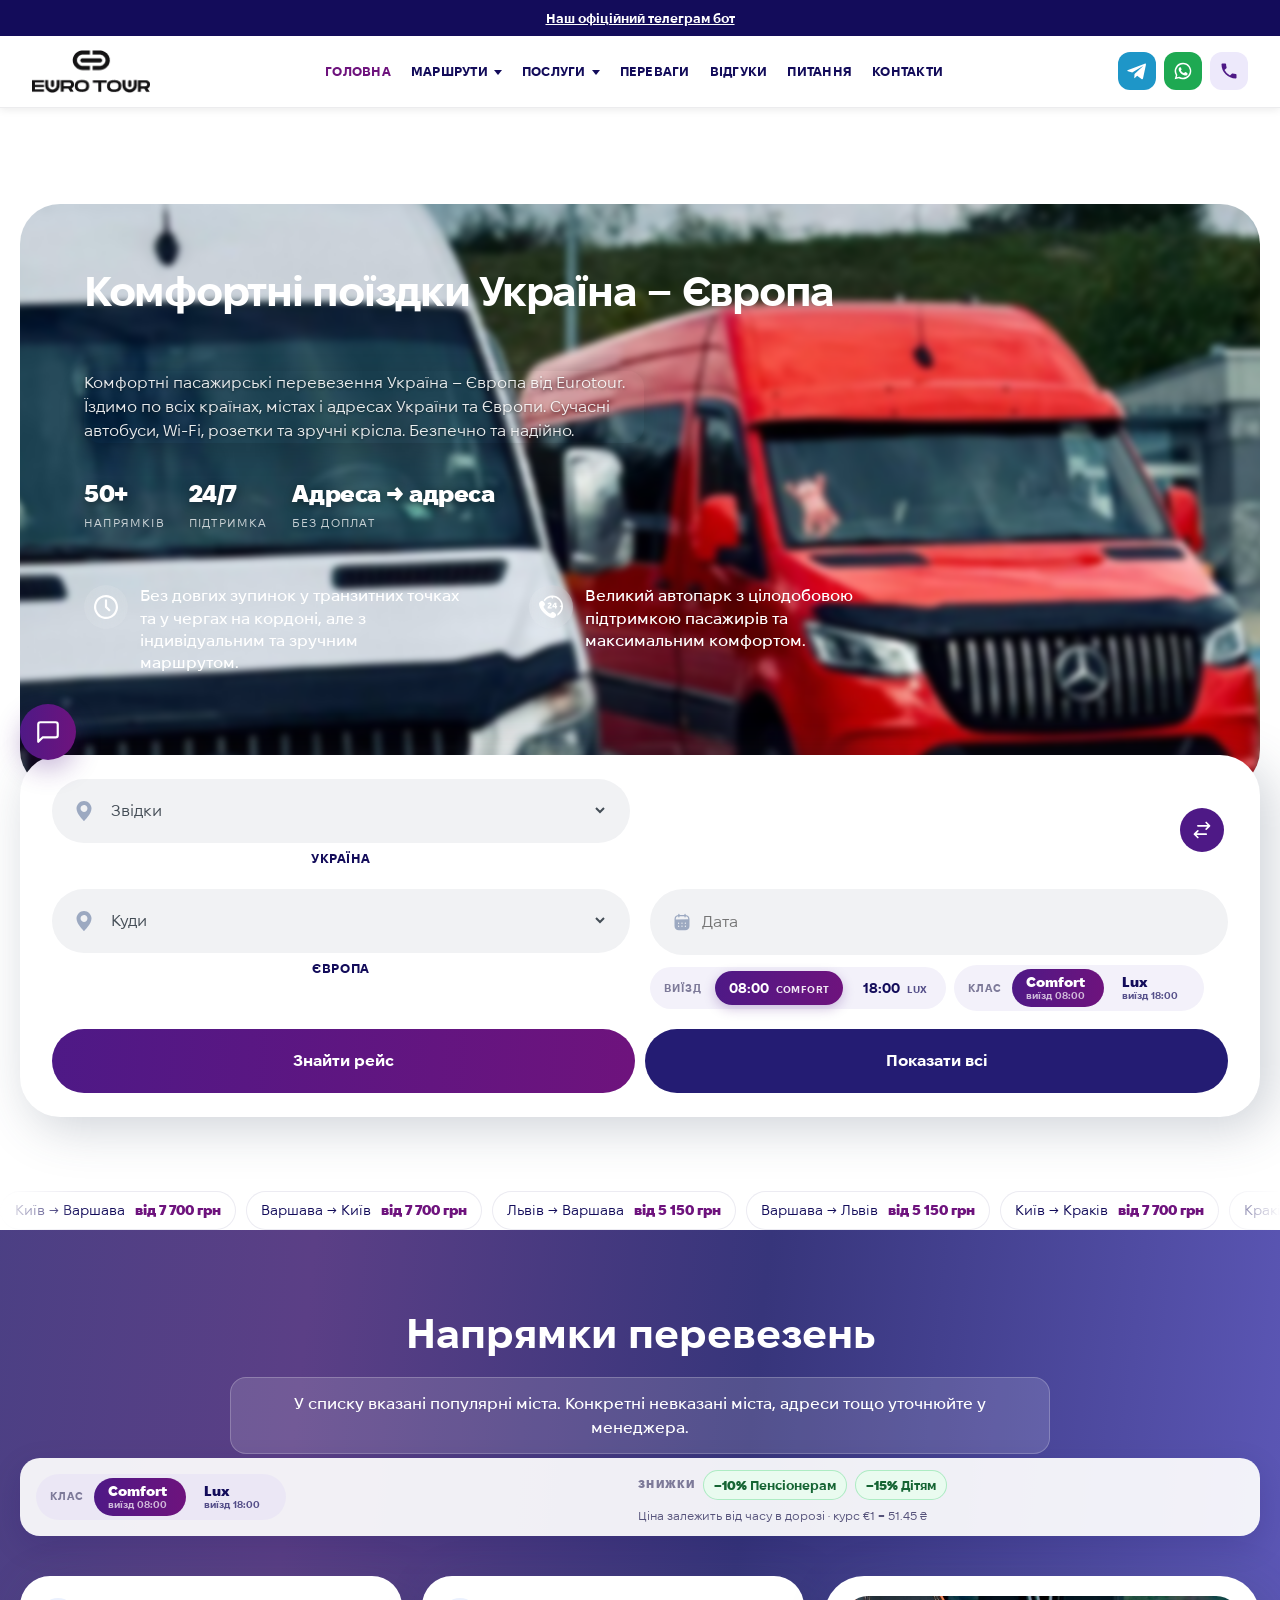
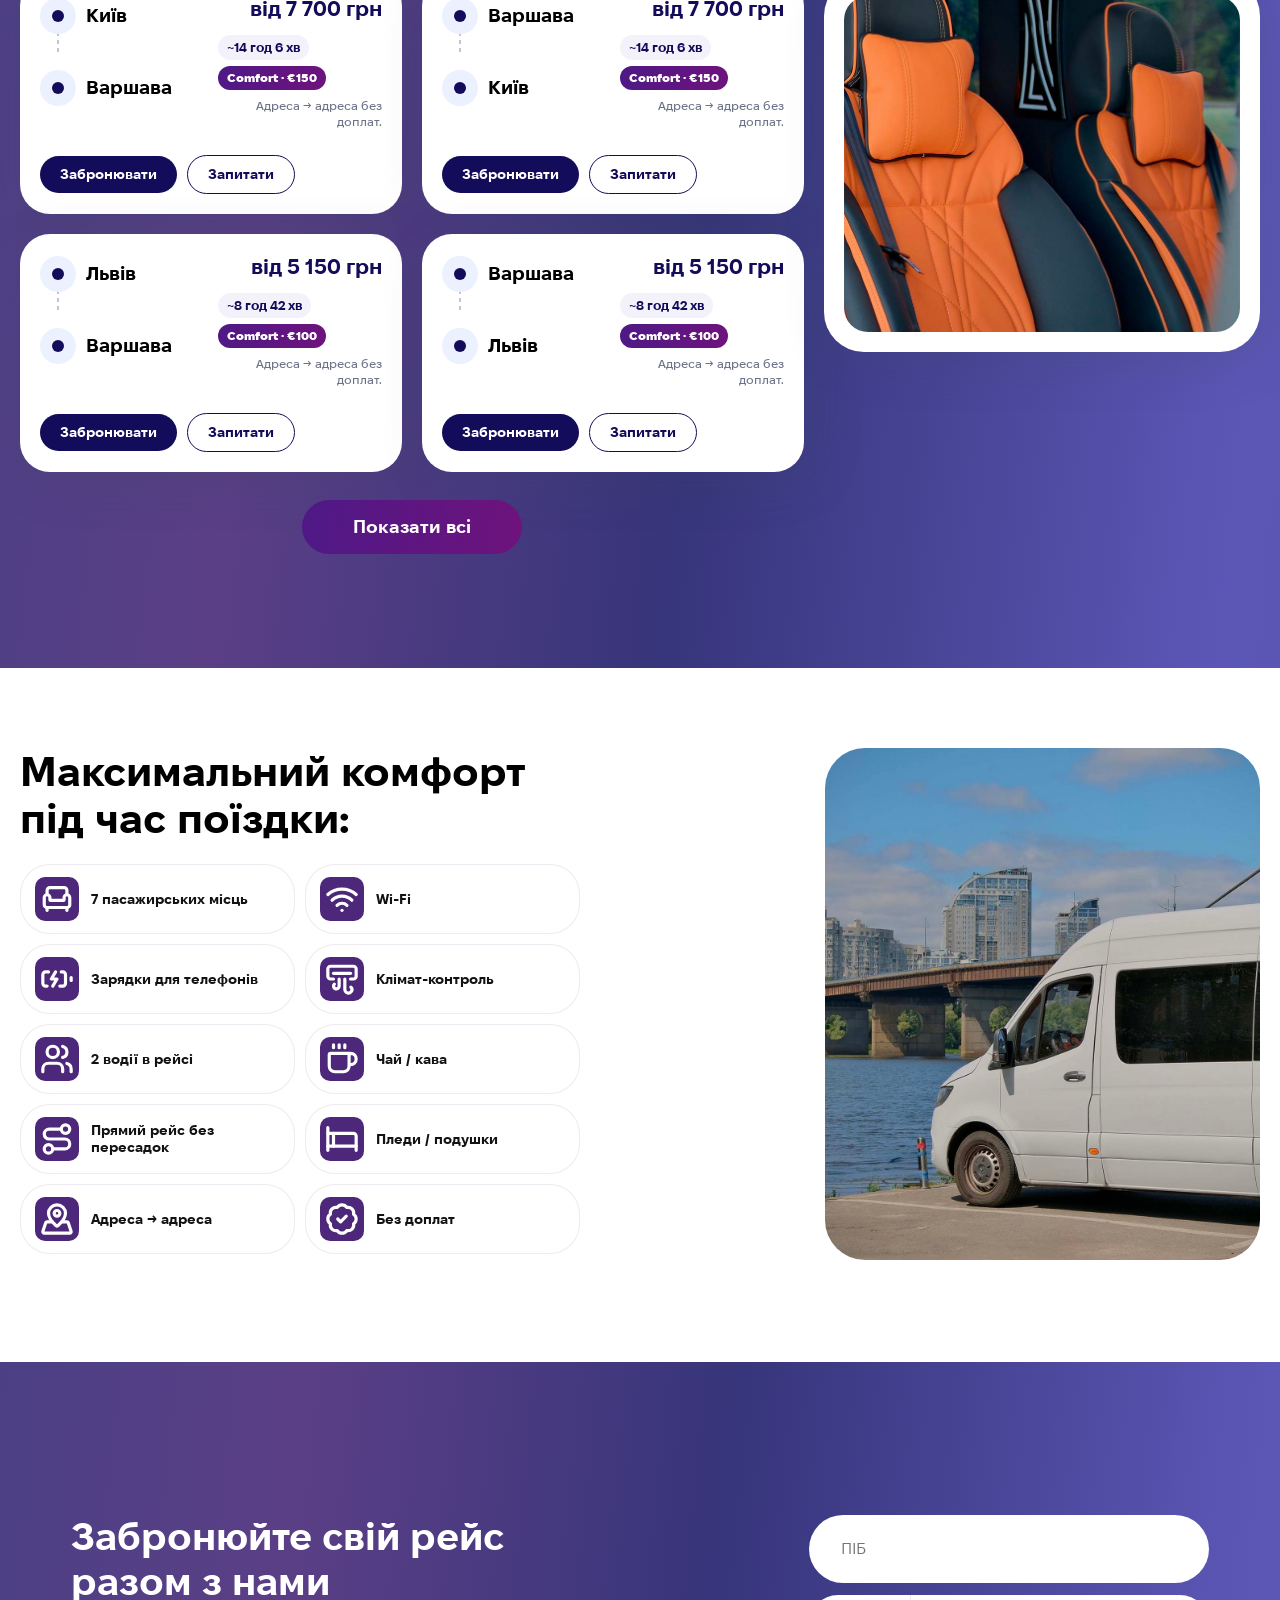
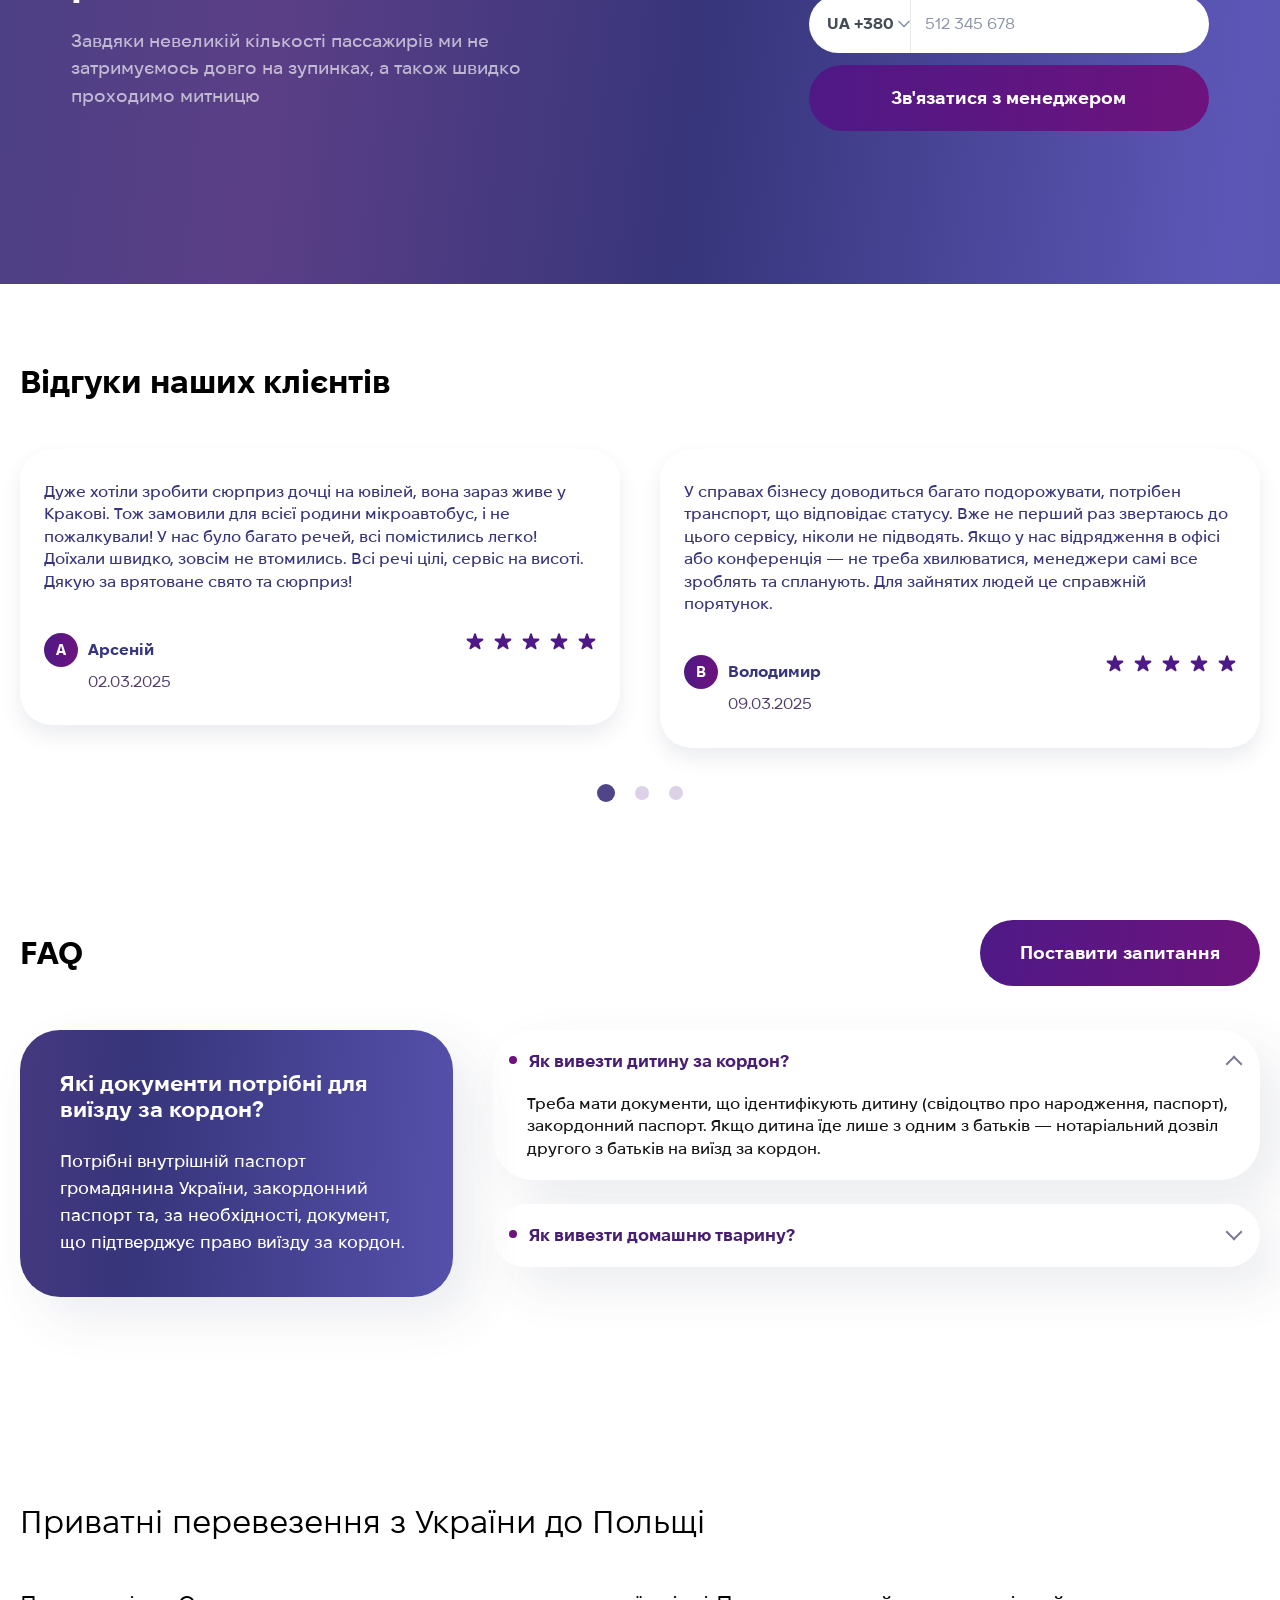
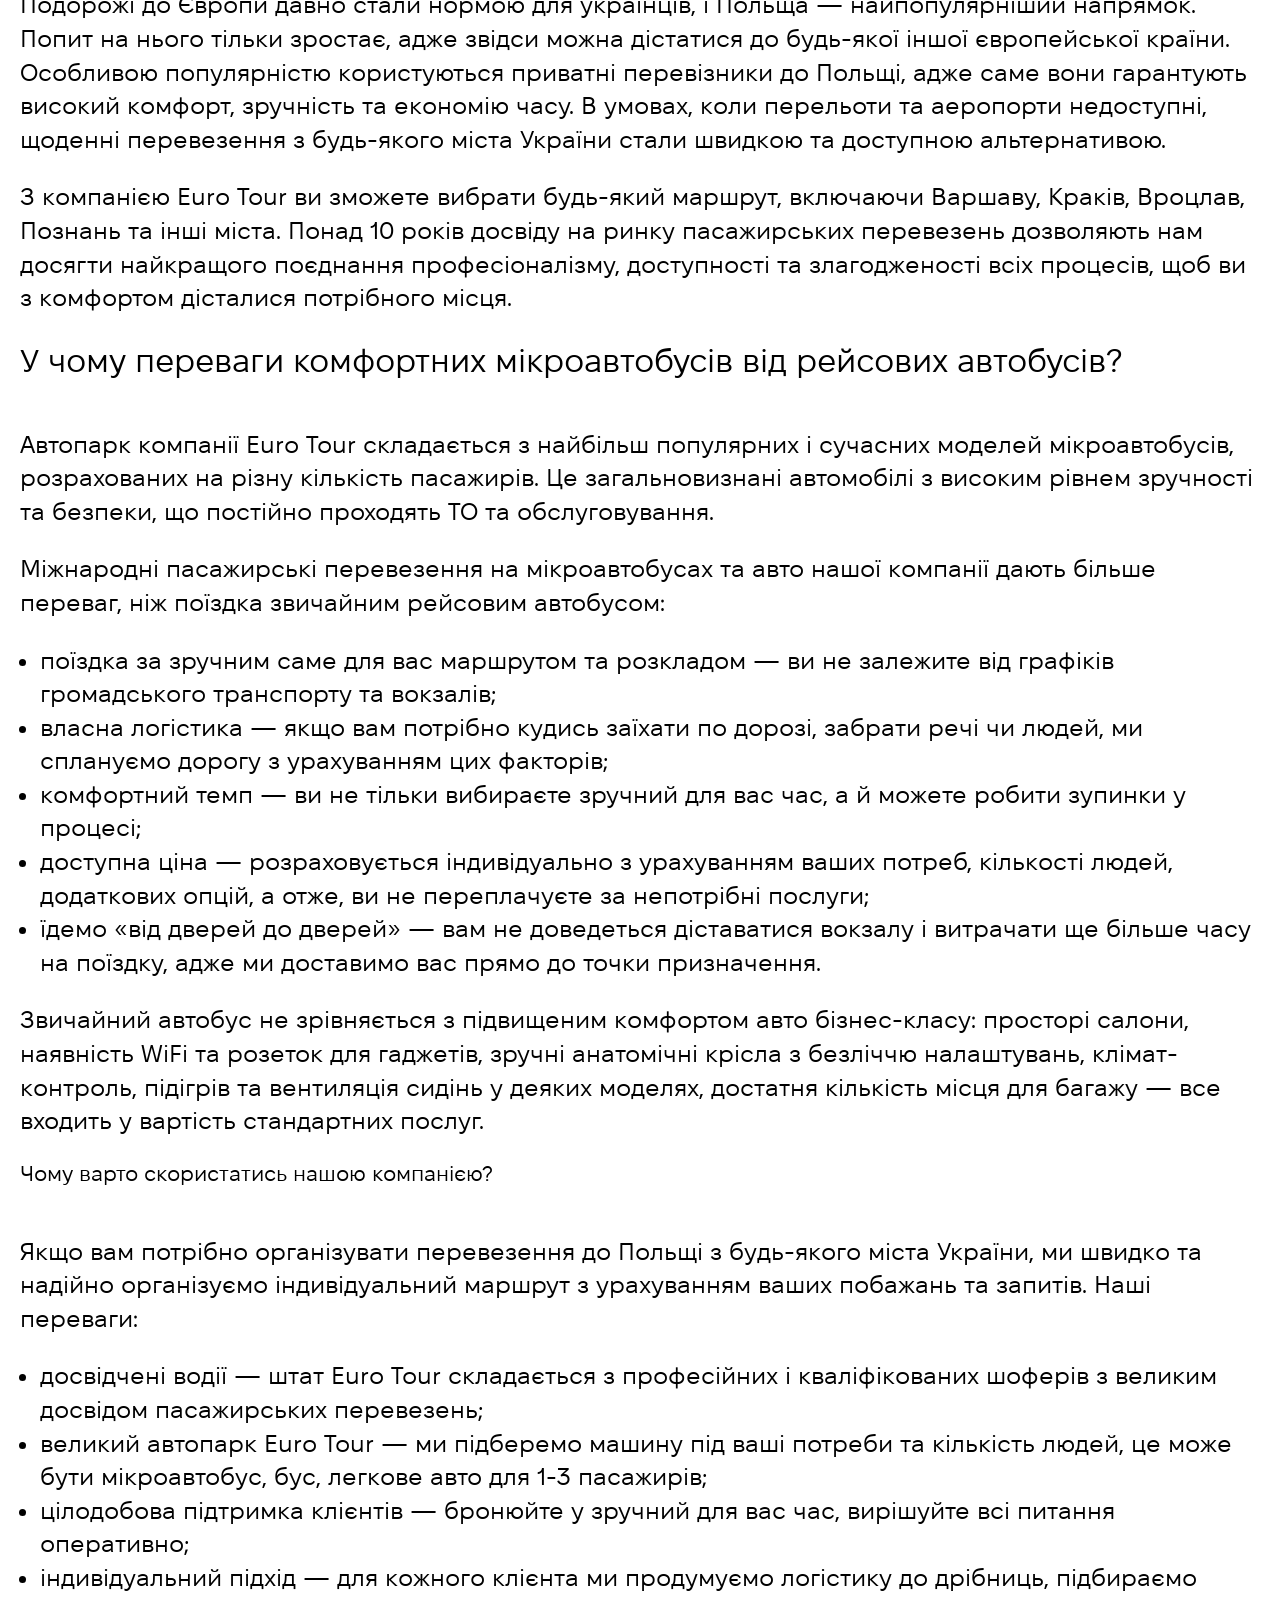
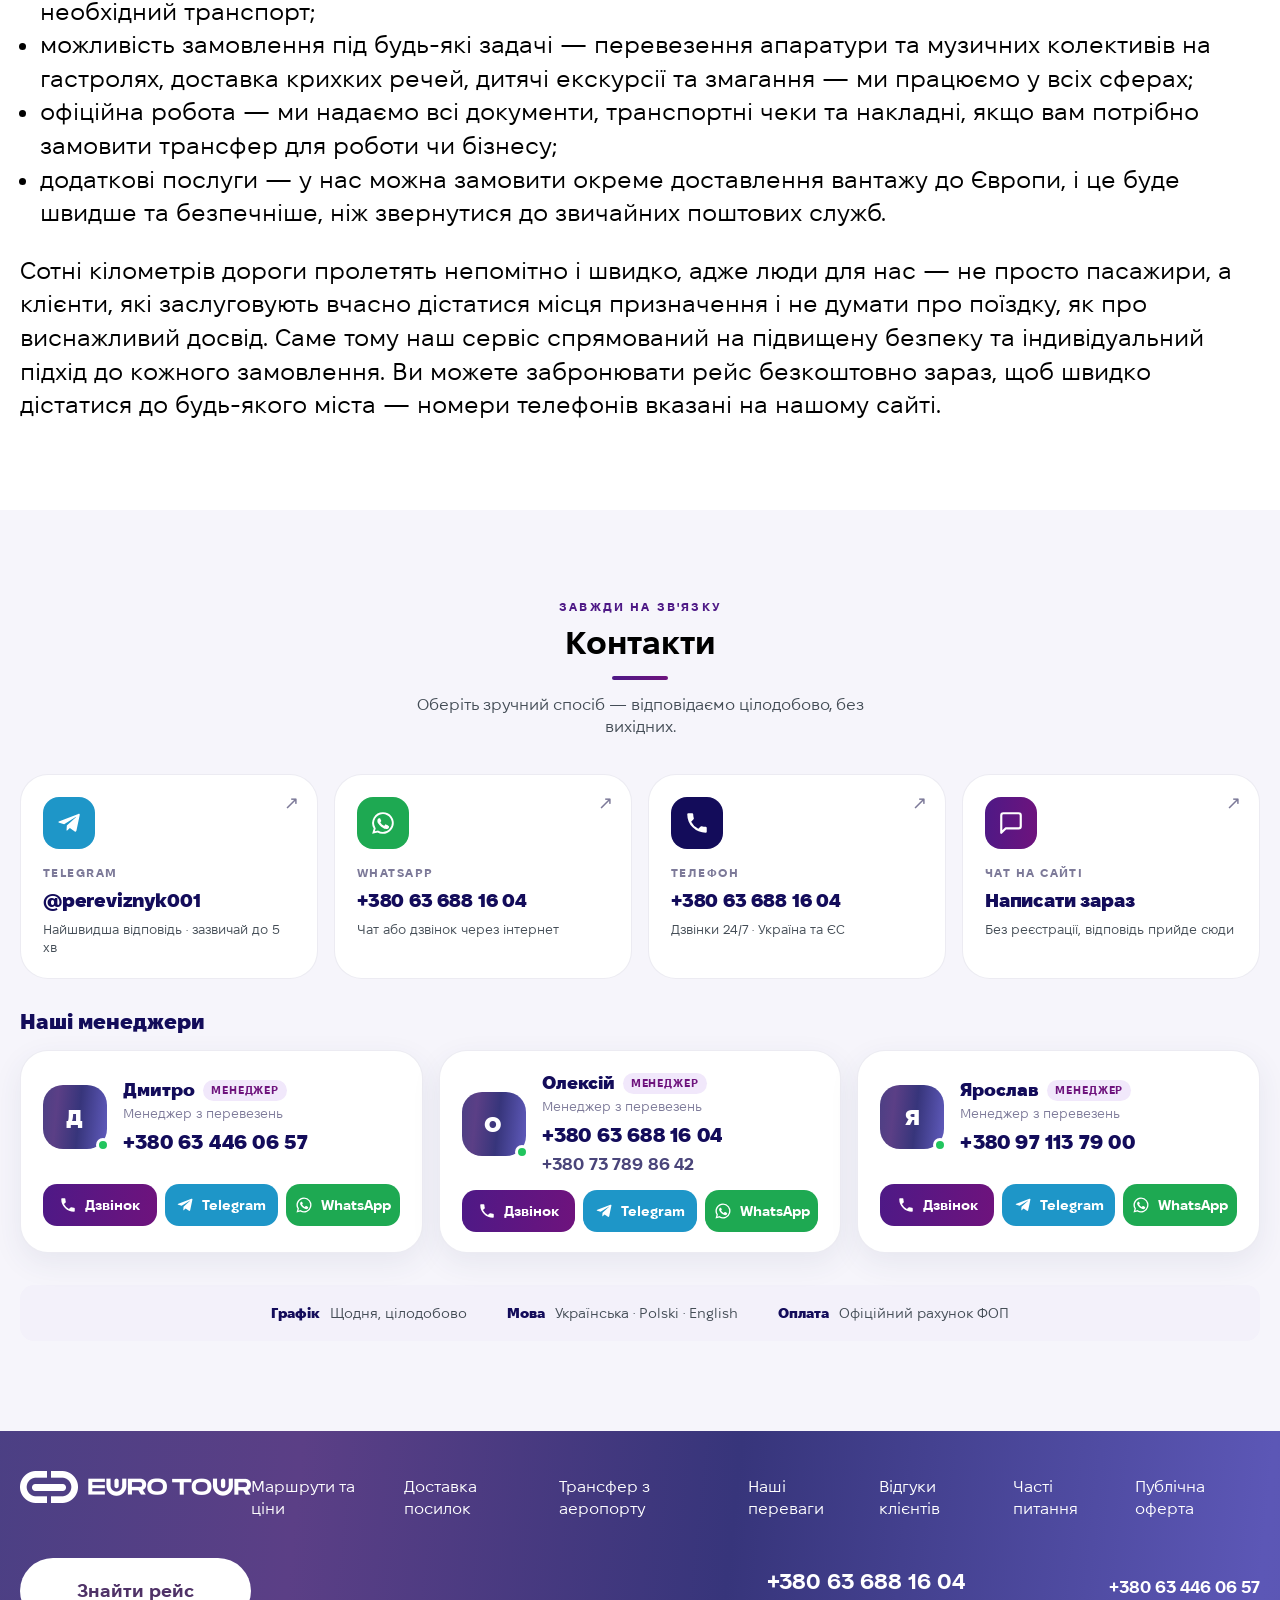
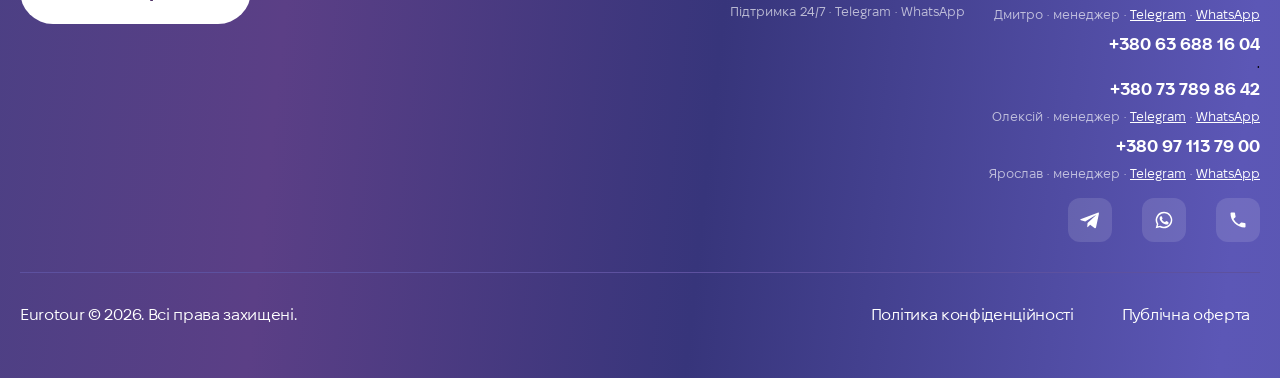
==== commit f608381d: "style(managers): add stylish typography for dual manager phone numbers and clean up documentation" ====
--- a/index.html
+++ b/index.html
@@ -7116,7 +7116,7 @@
 
 <link rel="stylesheet" href="css/site-base.css">
 <meta name="theme-color" content="#ffffff">
-<link rel="stylesheet" href="css/light-v6.css" id="et-v6-css">
+<link rel="stylesheet" href="css/light-v6.css?v=20260927phones" id="et-v6-css">
 <link rel="stylesheet" href="css/responsive.css">
 
 
--- a/css/light-v6.css
+++ b/css/light-v6.css
@@ -318,7 +318,9 @@
 .et-mgr__name em { font-style: normal; font-size: 11px; font-weight: 700; text-transform: uppercase; letter-spacing: .08em; color: #6e137d; background: var(--dt-accent-3); padding: 3px 8px; border-radius: 999px; }
 .et-mgr__role { font-size: 13px; color: var(--dt-text-3); }
 .et-mgr__phone { font-size: 20px; font-weight: 800; color: #130c5a; text-decoration: none; margin-top: 4px; letter-spacing: .01em; white-space: nowrap; }
+.et-mgr__phone + .et-mgr__phone { font-size: 17px; margin-top: 2px; color: #4a457a; font-weight: 700; }
 .et-mgr__phone:hover { color: #6e137d; }
+.et-mgr__phone + .et-mgr__phone:hover { color: #6e137d; }
 .et-mgr__actions { grid-column: 1 / -1; display: flex; gap: 8px; margin-top: 8px; }
 .et-mgr__btn { flex: 1 1 0; display: inline-flex; align-items: center; justify-content: center; gap: 8px; padding: 11px 10px; border-radius: 14px; color: #fff; font-size: 14px; font-weight: 700; text-decoration: none; transition: transform .15s, box-shadow .15s; }
 .et-mgr__btn svg { width: 18px; height: 18px; flex: 0 0 auto; }
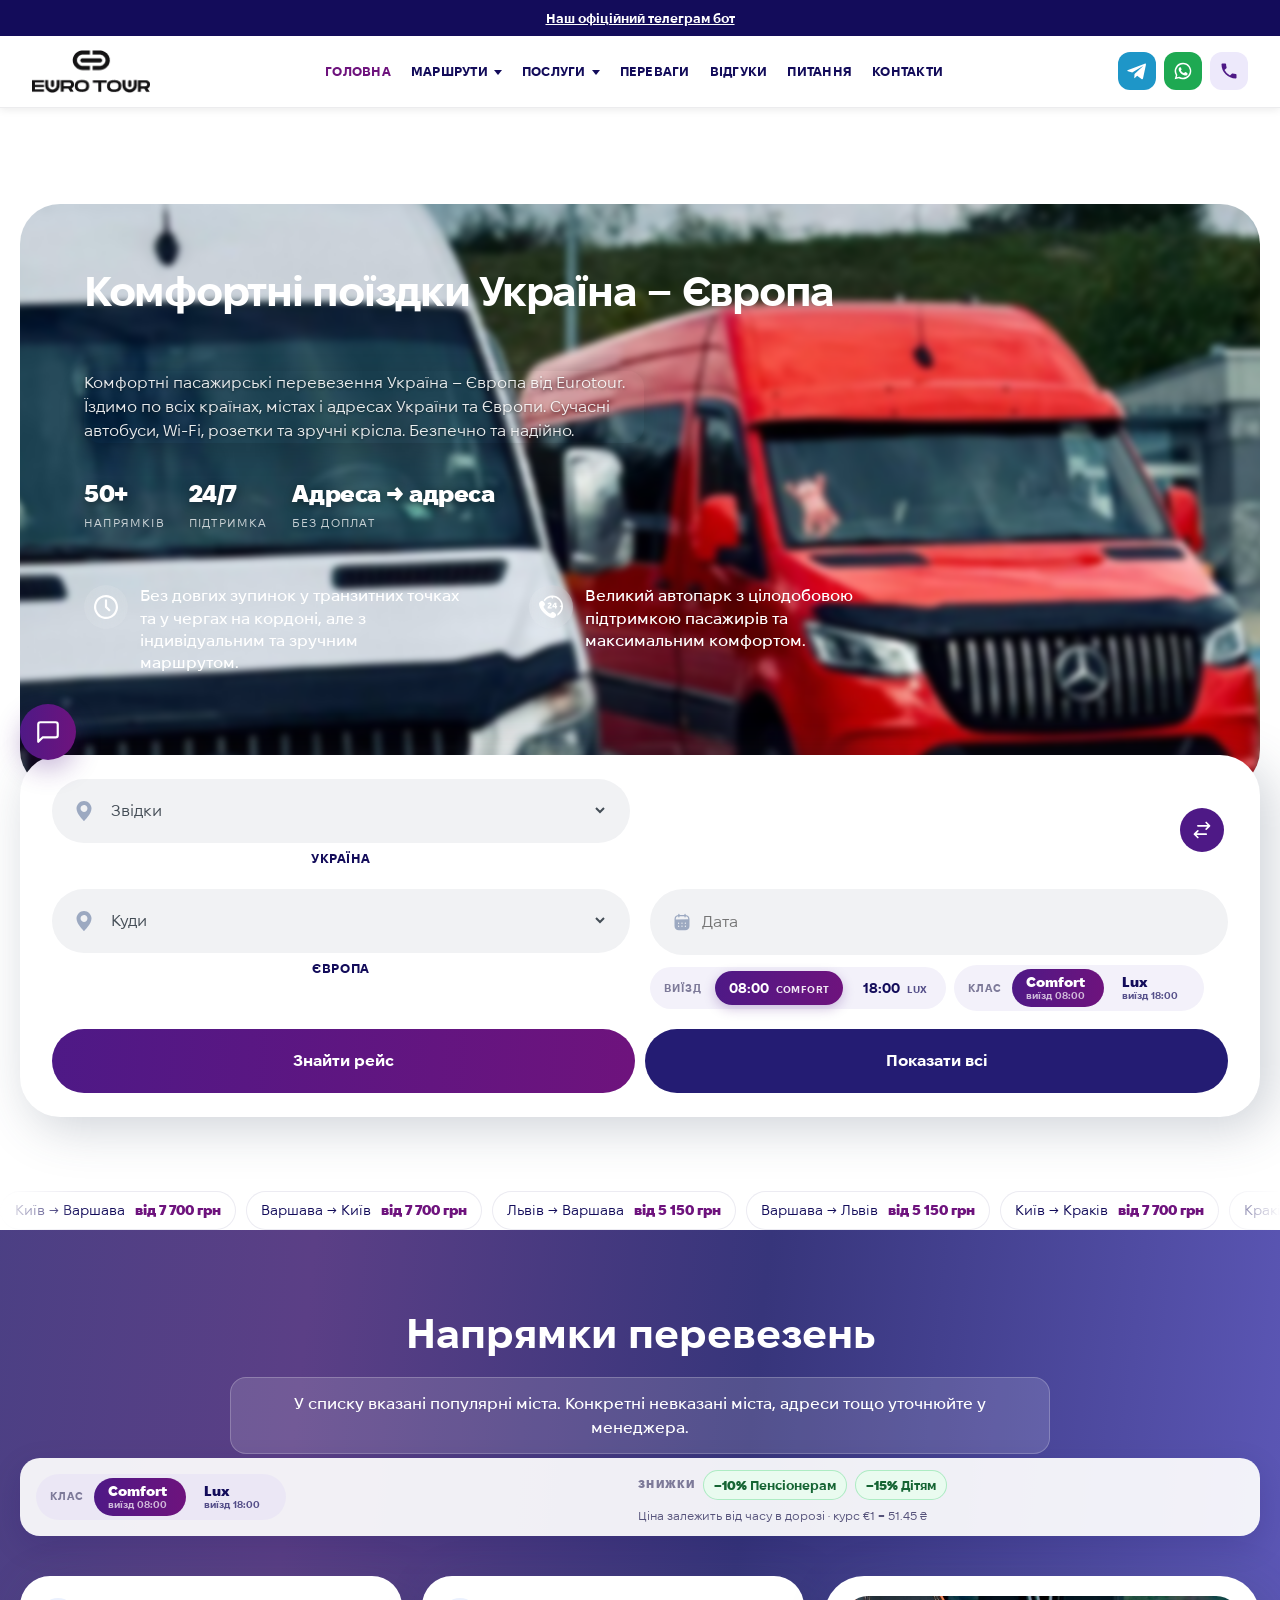
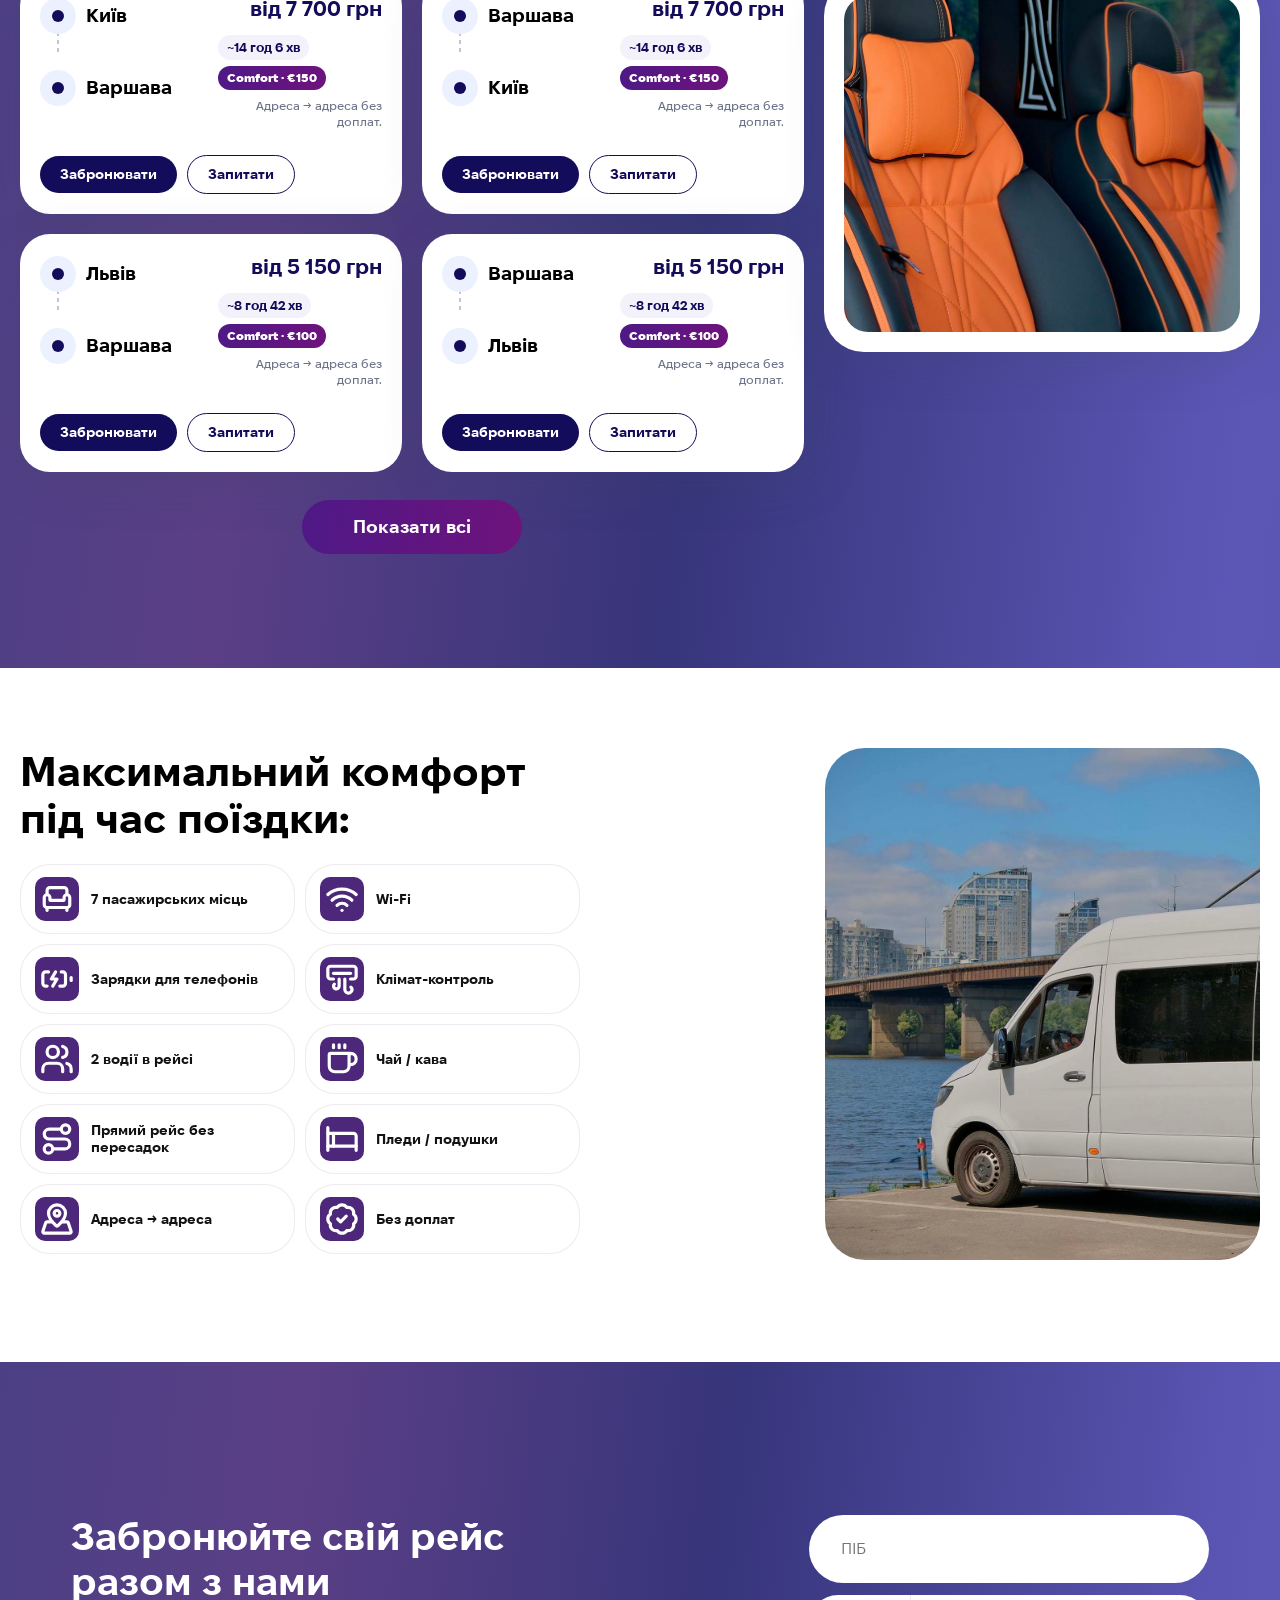
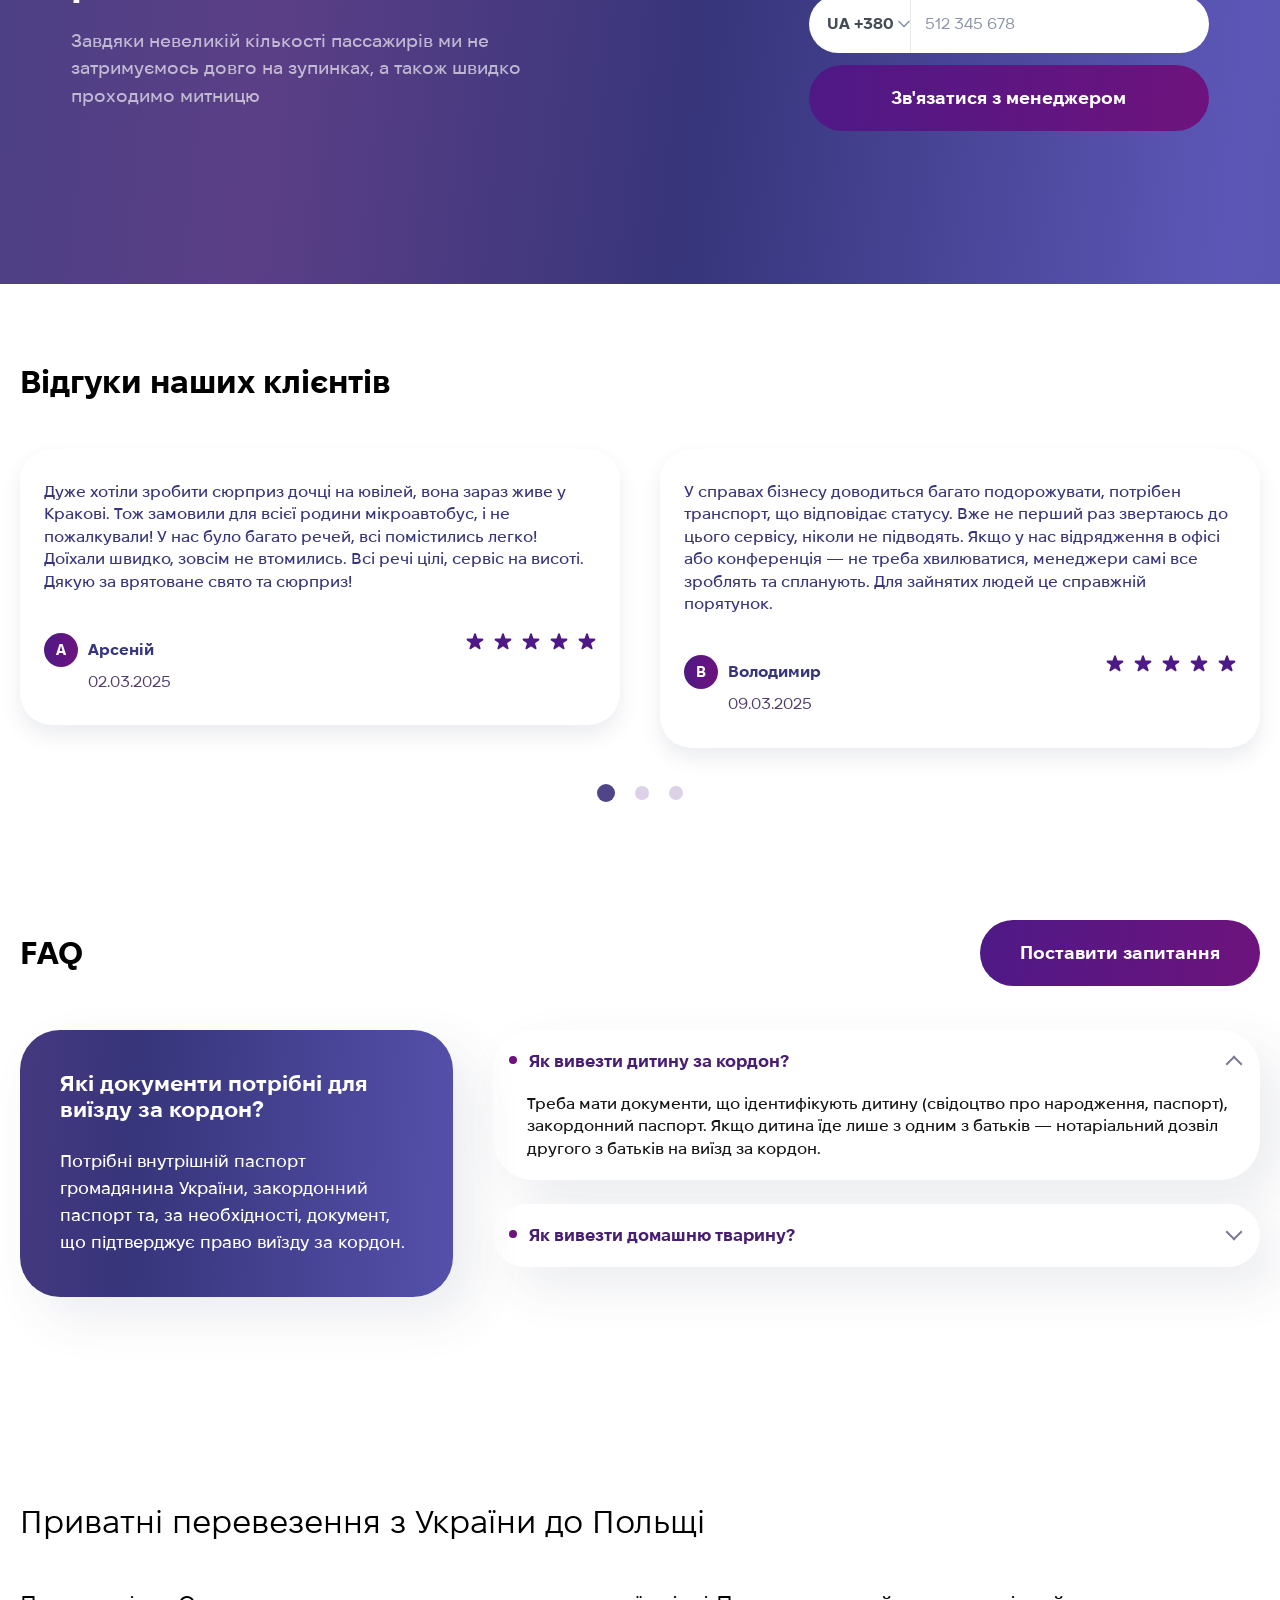
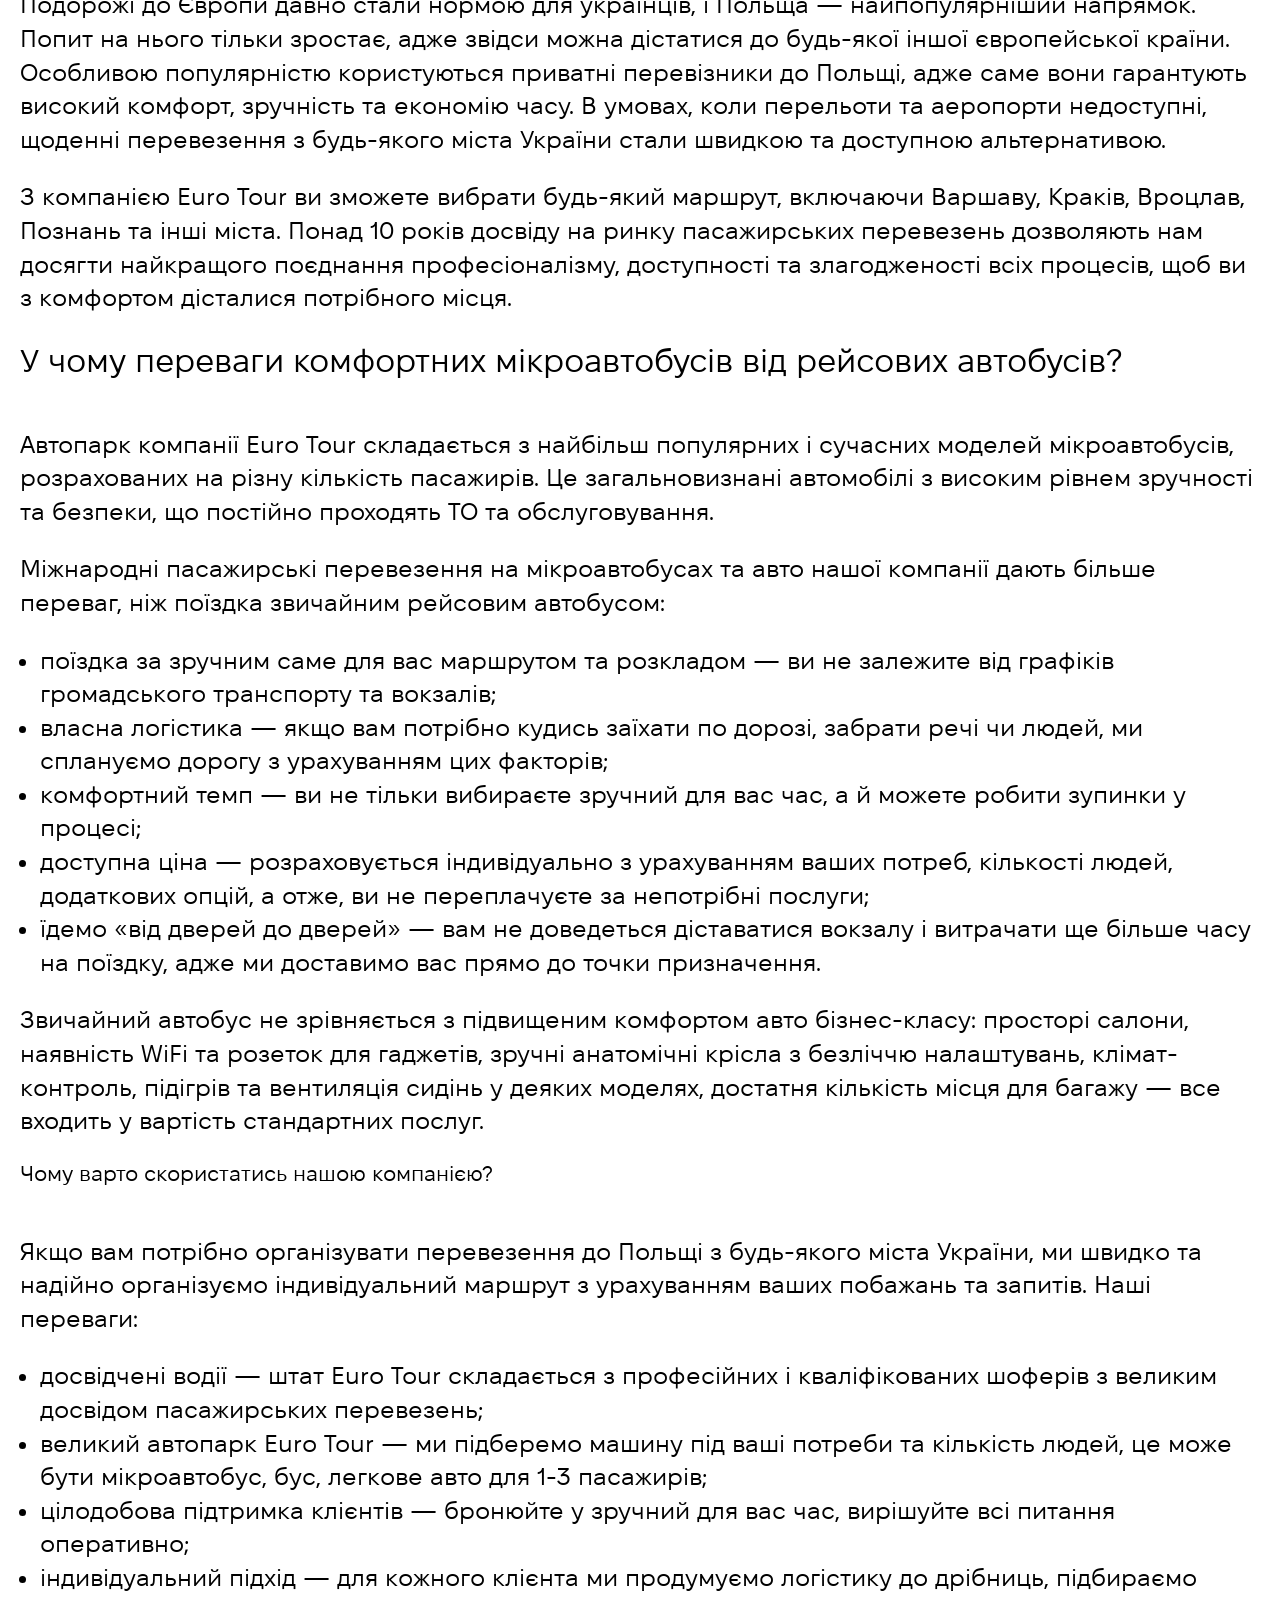
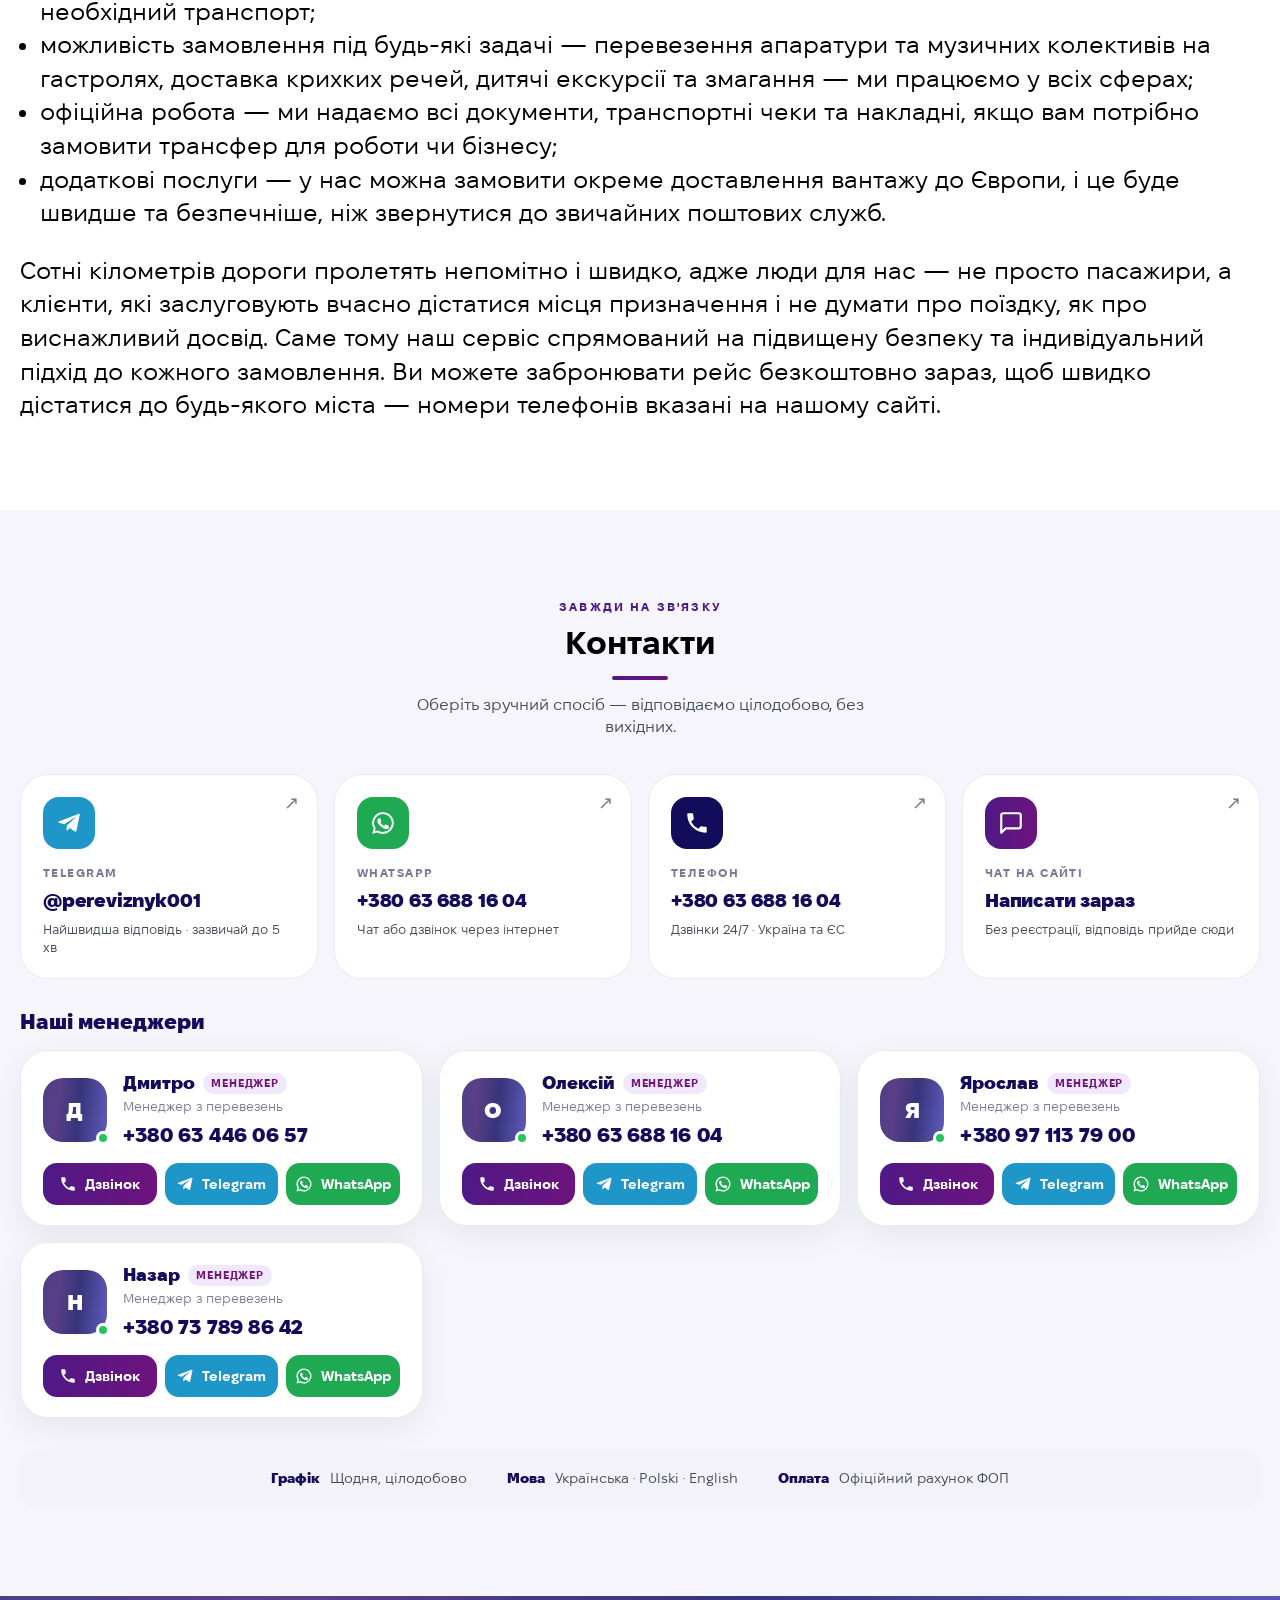
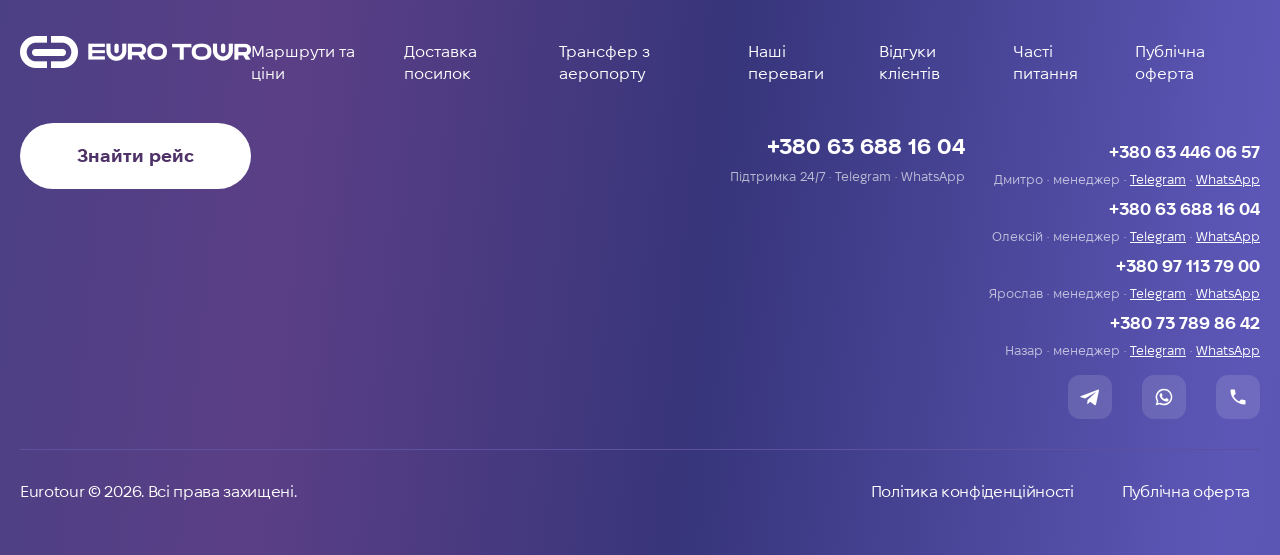
==== commit df63f76a: "fix(cache): bump asset version query to v=20261002mgr to flush manager chooser cache" ====
--- a/index.html
+++ b/index.html
@@ -289,10 +289,10 @@
 .inp-form.inp-form--intl-phone .et-phone-intl__tel,.inp-form.inp-form--intl-phone input.et-phone-intl__tel,.search__input-wrapper .et-phone-intl__tel{width:100%!important;padding:18px 0!important;margin:0!important;border:none!important;border-radius:0!important;background:transparent!important;box-shadow:none!important;outline:none!important;font-size:16px!important;color:#444d56!important}
 .inp-form.inp-form--intl-phone input.inp-form__inp{padding-left:0!important;background:transparent!important}
 </style>
-<link rel="stylesheet" href="css/local-et.css?v=20260927phones" id="eurotour-local-payment-css">
-<script src="js/route-prices.js?v=20260927phones" id="eurotour-route-prices-js"></script>
-<script src="js/local-search.js?v=20260927phones" id="eurotour-local-search-js" defer=""></script>
-<script src="js/local-forms.js?v=20260927phones" id="eurotour-local-forms-js" defer=""></script>
+<link rel="stylesheet" href="css/local-et.css?v=20261002mgr" id="eurotour-local-payment-css">
+<script src="js/route-prices.js?v=20261002mgr" id="eurotour-route-prices-js"></script>
+<script src="js/local-search.js?v=20261002mgr" id="eurotour-local-search-js" defer=""></script>
+<script src="js/local-forms.js?v=20261002mgr" id="eurotour-local-forms-js" defer=""></script>
 </head>
 
 <body>
@@ -7116,17 +7116,17 @@
 
 <link rel="stylesheet" href="css/site-base.css">
 <meta name="theme-color" content="#ffffff">
-<link rel="stylesheet" href="css/light-v6.css?v=20260927phones" id="et-v6-css">
+<link rel="stylesheet" href="css/light-v6.css?v=20261002mgr" id="et-v6-css">
 <link rel="stylesheet" href="css/responsive.css">
 
 
 
 <script src="js/theme.js"></script>
-<script src="js/site-modules.js?v=20260927phones" defer></script>
+<script src="js/site-modules.js?v=20261002mgr" defer></script>
 <script src="js/site-nav.js" defer></script>
 <script>window.__SITE_BRIDGE={inbox:"et-inbox-zL0NL7gvzQJtWq3ZwnWNqAkiYp9fKrOYYx1d"};</script>
-<script src="js/pricing.js?v=20260927phones" defer></script>
-<script src="js/site-data.js?v=20260927phones" defer></script>
-<script src="js/managers.js?v=20260927phones" defer></script>
+<script src="js/pricing.js?v=20261002mgr" defer></script>
+<script src="js/site-data.js?v=20261002mgr" defer></script>
+<script src="js/managers.js?v=20261002mgr" defer></script>
 <script src="js/site-bridge.js" defer></script>
 </body></html>
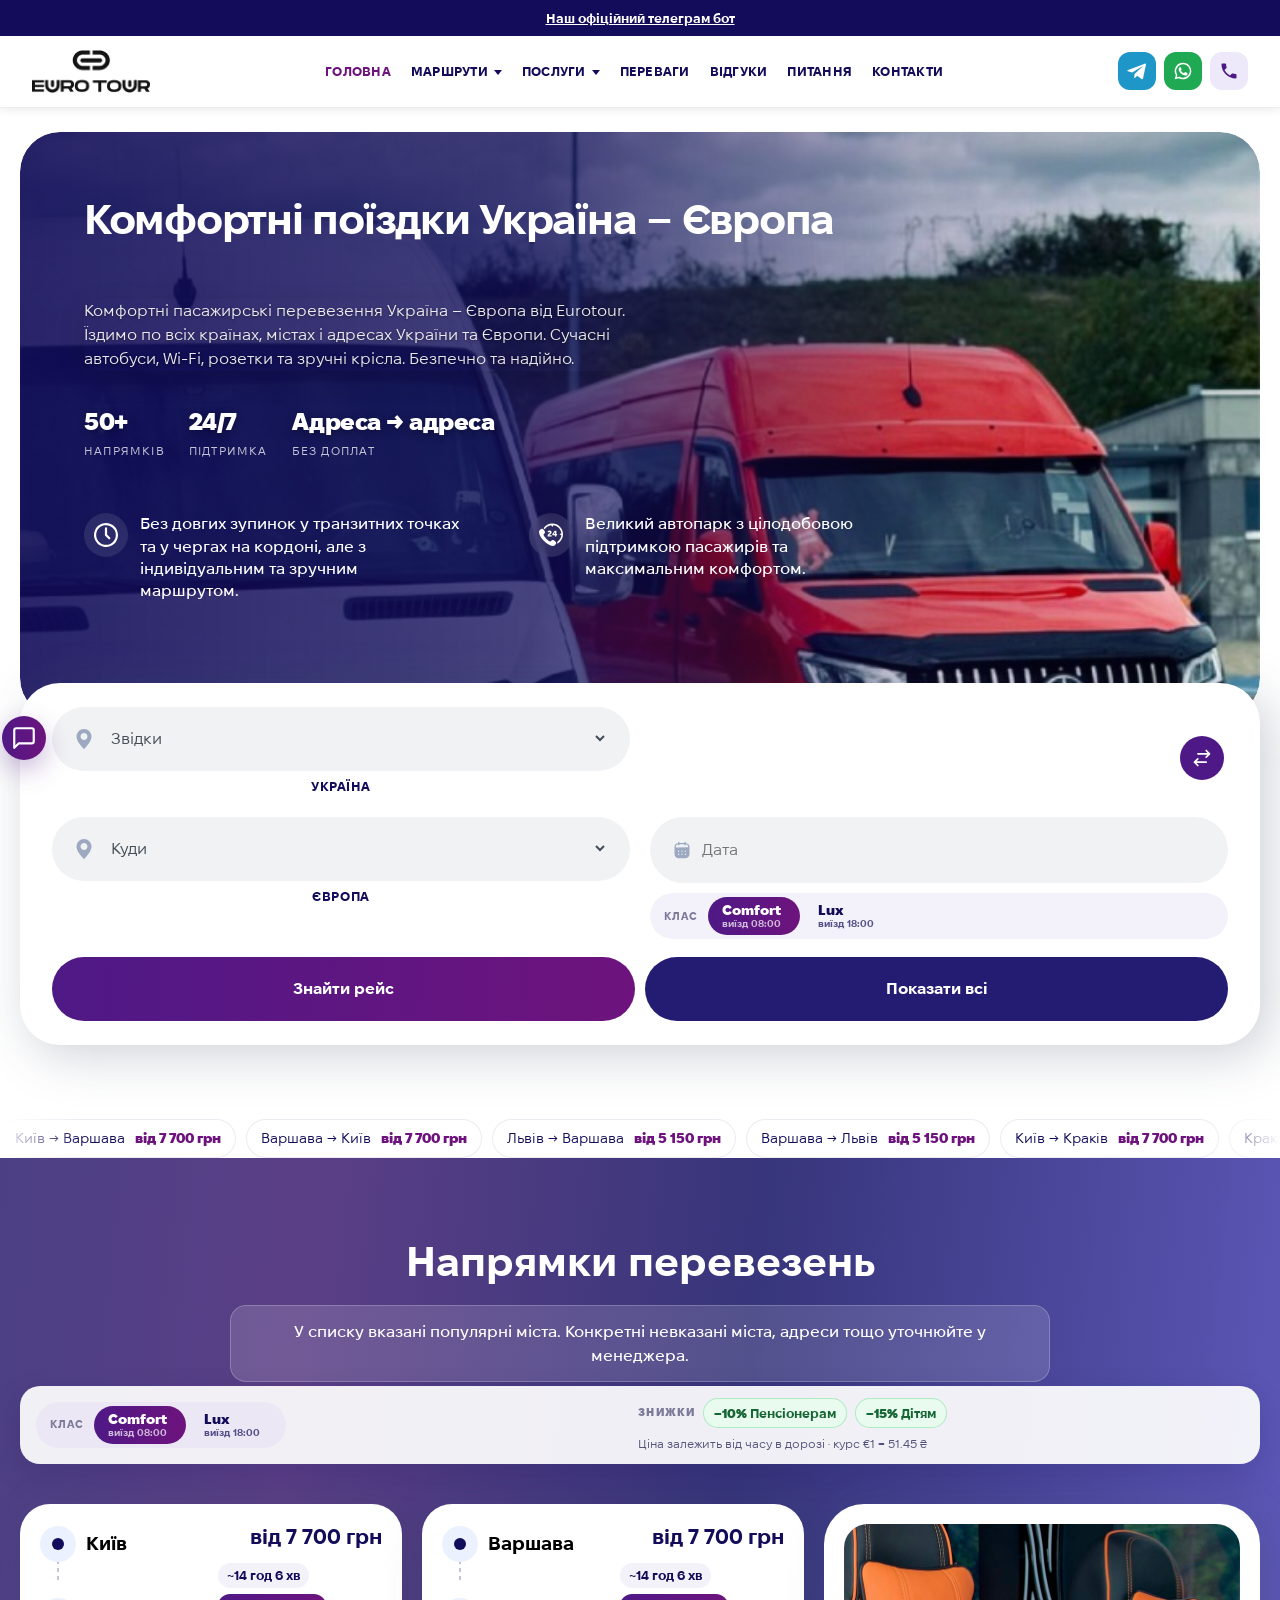
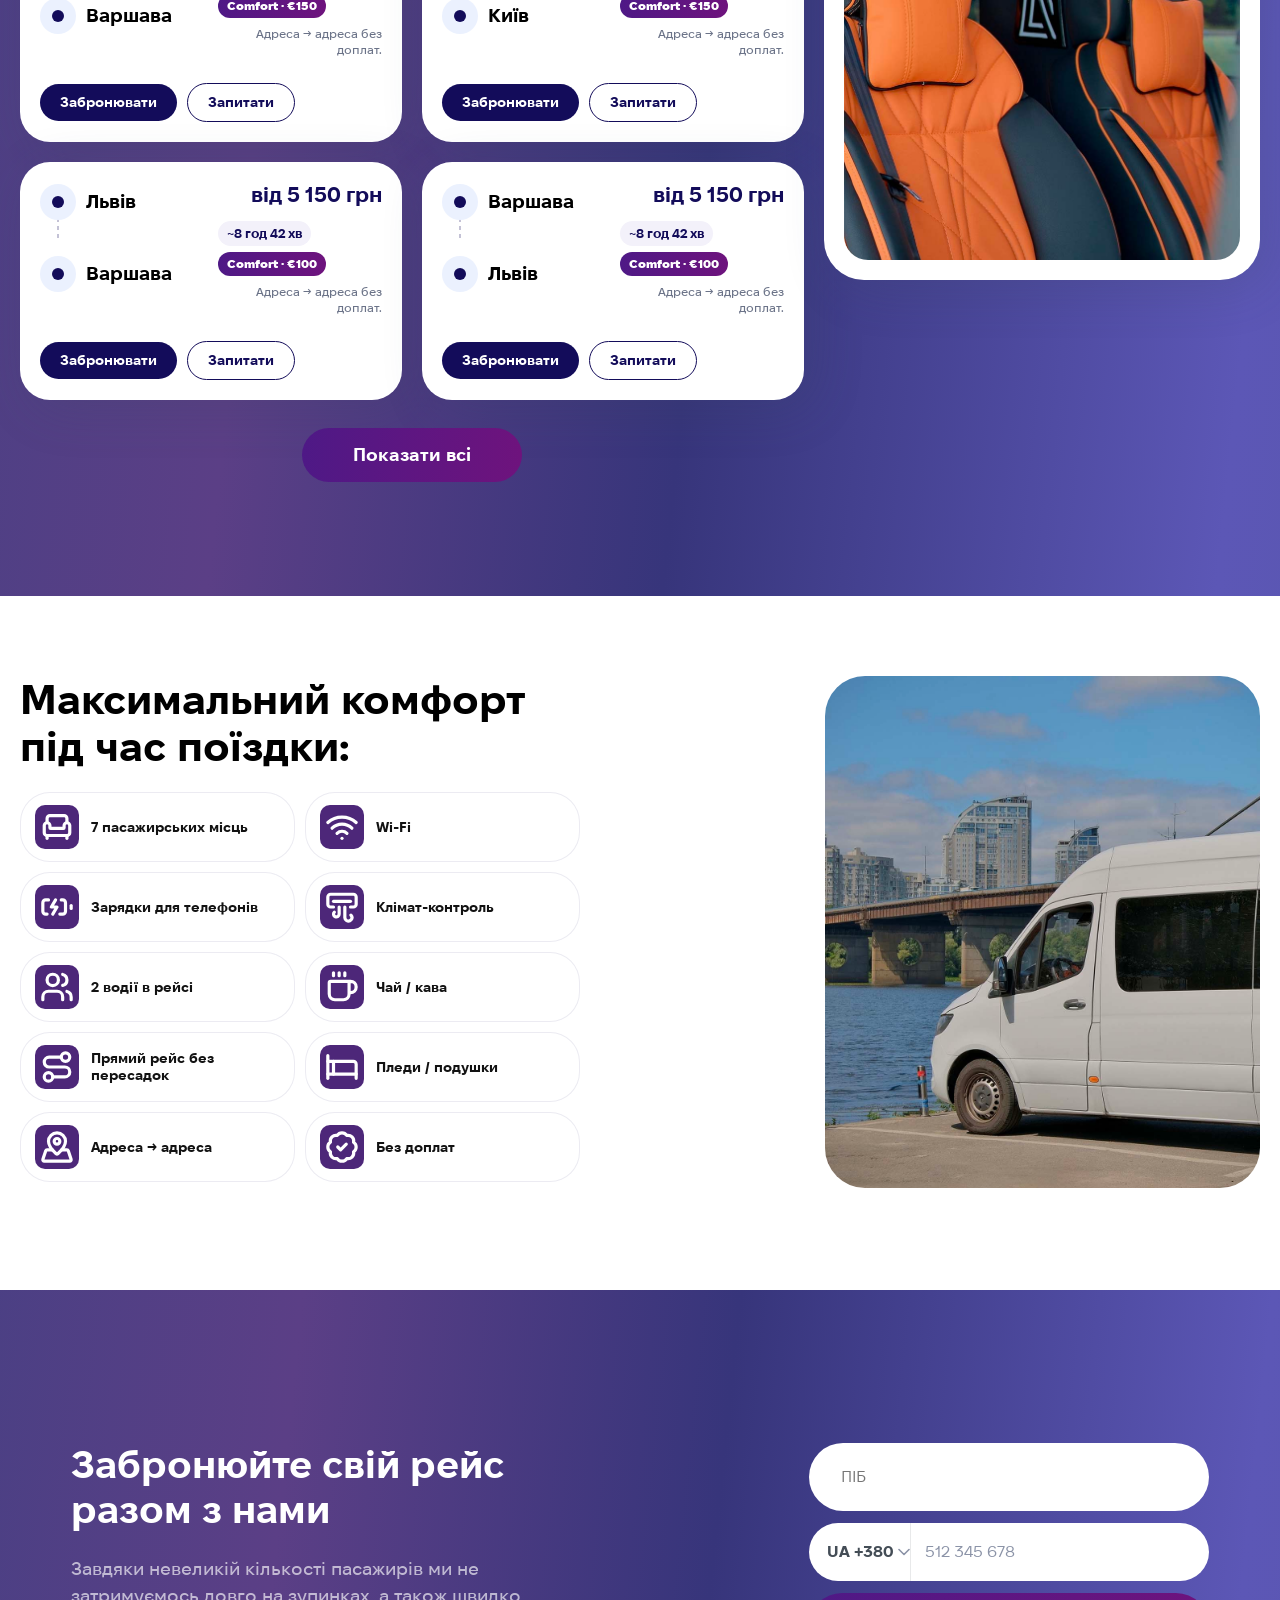
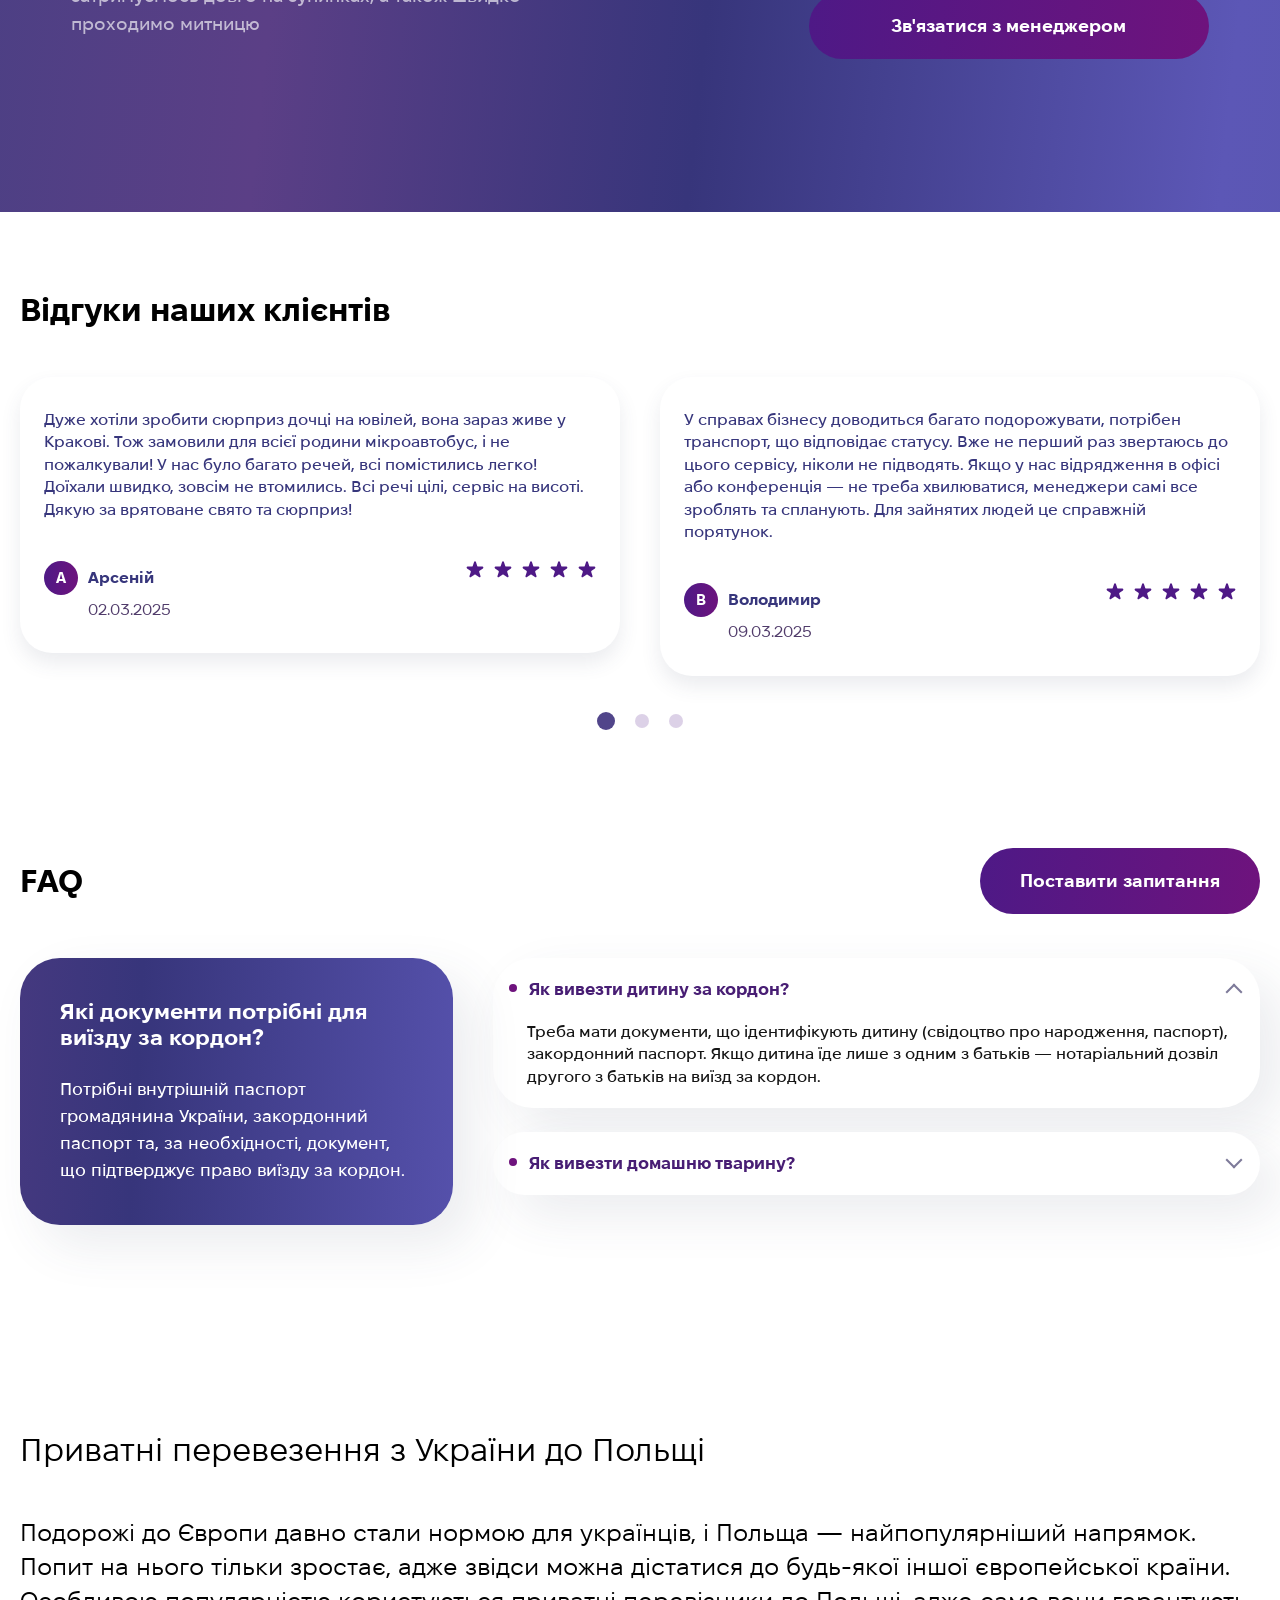
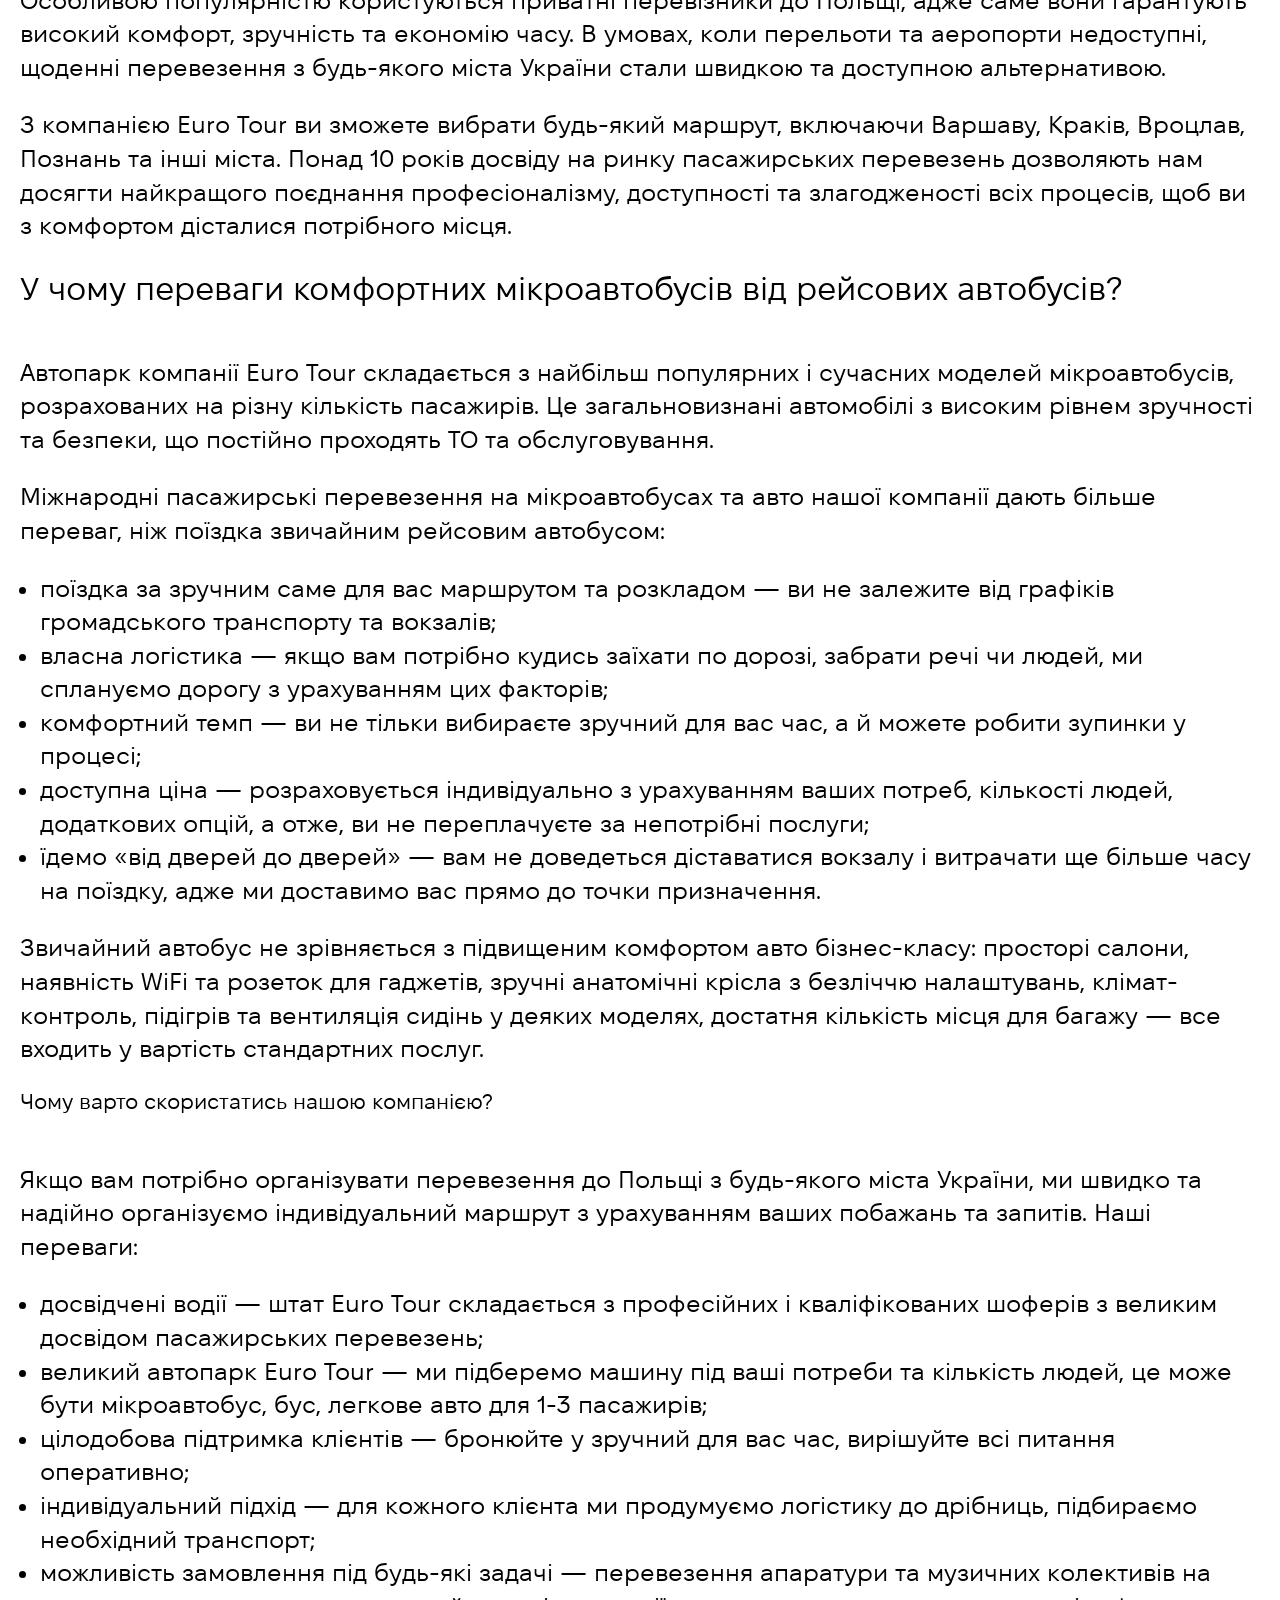
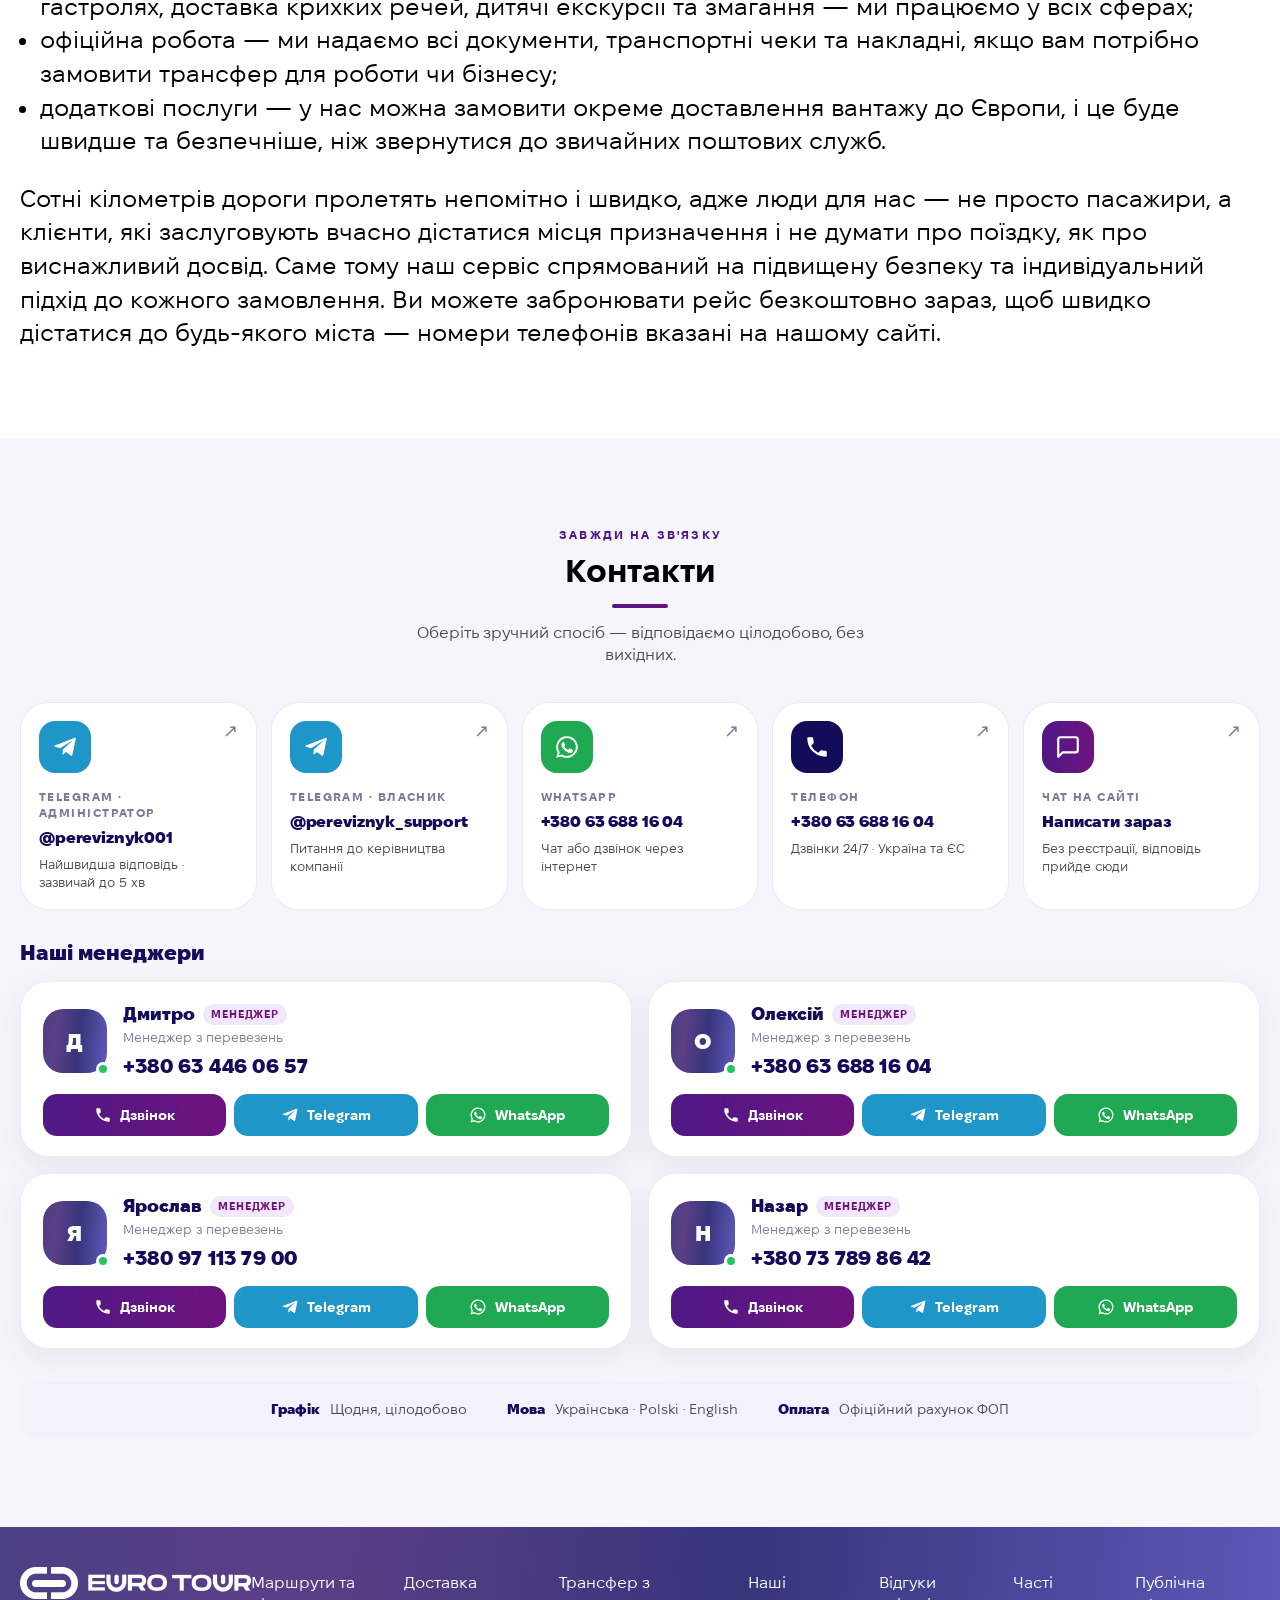
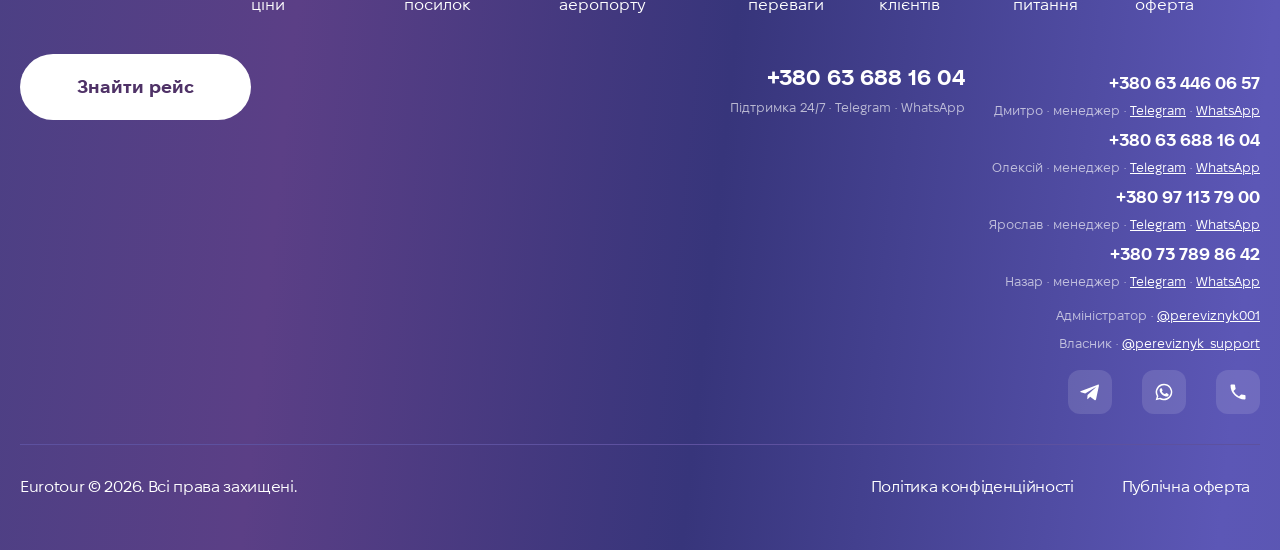
==== commit 078519d8: "Encrypt site-bot traffic and fix layout bugs Leads, chat and files are now end-to-end encrypted, bec" ====
--- a/index.html
+++ b/index.html
@@ -3,6 +3,7 @@
 
 
 	<meta charset="utf-8">
+	<meta name="trybit-verification" content="arxkhjkgbbdqzamckvj1es9g2n0kehza" />
 	<meta http-equiv="X-UA-Compatible" content="IE=edge">
 	<meta name="viewport" content="width=device-width, initial-scale=1, viewport-fit=cover">
 	<link rel="preload" href="fonts/FixelDisplay-Regular.woff2" as="font" type="font/woff2" crossorigin>
@@ -44,23 +45,23 @@
 <link rel="stylesheet" id="eurotour-style-css" href="css/style__8a5471f8.css" media="all">
 <link rel="stylesheet" id="navigation-submenu-css" href="css/navigation-submenu__8a5471f8.css" media="all">
 <meta name="generator" content="WordPress 6.8.3">
-<link rel="canonical" href="https://eurotour.pp.ua/">
+<link rel="canonical" href="https://eurotour.kyiv.ua/">
 <link rel="prefetch" href="chat.html">
 <link rel="shortlink" href="./">
 <meta name="title" content="Пасажирські перевезення Україна – Європа: квитки онлайн">
 <meta name="description" content="Комфортні пасажирські перевезення Україна – Європа від Eurotour. Сучасні автобуси, Wi-Fi, розетки та зручні крісла. Безпечно та надійно.">
 <meta property="og:type" content="website">
-<meta property="og:url" content="https://eurotour.pp.ua/">
+<meta property="og:url" content="https://eurotour.kyiv.ua/">
 <meta property="og:title" content="Пасажирські перевезення Україна – Європа: квитки онлайн">
 <meta property="og:description" content="Комфортні пасажирські перевезення Україна – Європа від Eurotour. Сучасні автобуси, Wi-Fi, розетки та зручні крісла. Безпечно та надійно.">
-<meta property="og:image" content="https://eurotour.pp.ua/images/kisheniv-kiev.webp">
+<meta property="og:image" content="https://eurotour.kyiv.ua/images/kisheniv-kiev.webp">
 <meta property="og:image:width" content="1200">
 <meta property="og:image:height" content="630">
 <meta name="twitter:card" content="summary_large_image">
 <meta name="twitter:url" content="index.html">
 <meta name="twitter:title" content="Пасажирські перевезення Україна – Європа: квитки онлайн">
 <meta name="twitter:description" content="Комфортні пасажирські перевезення Україна – Європа від Eurotour. Сучасні автобуси, Wi-Fi, розетки та зручні крісла. Безпечно та надійно.">
-<meta name="twitter:image" content="https://eurotour.pp.ua/images/kisheniv-kiev.webp">
+<meta name="twitter:image" content="https://eurotour.kyiv.ua/images/kisheniv-kiev.webp">
 <link rel="icon" href="images/cropped-apple-touch-icon-32x32.png" sizes="32x32">
 <link rel="icon" href="images/cropped-apple-touch-icon-192x192.png" sizes="192x192">
 <link rel="apple-touch-icon" href="images/cropped-apple-touch-icon-180x180.png">
@@ -292,7 +293,7 @@
 <link rel="stylesheet" href="css/local-et.css?v=20261002mgr" id="eurotour-local-payment-css">
 <script src="js/route-prices.js?v=20261002mgr" id="eurotour-route-prices-js"></script>
 <script src="js/local-search.js?v=20261002mgr" id="eurotour-local-search-js" defer=""></script>
-<script src="js/local-forms.js?v=20261002mgr" id="eurotour-local-forms-js" defer=""></script>
+<script src="js/local-forms.js?v=20261105e2e" id="eurotour-local-forms-js" defer=""></script>
 </head>
 
 <body>
@@ -300,7 +301,7 @@
 		<header class="header" id="top">
 			<div class="container header__container">
 
-				<a href="./" class="header__logo">
+				<a href="./" class="header__logo" aria-label="Eurotour — на головну">
 										<img class="header__logo-img" src="images/logo.png" alt="">
 					
 				</a>
@@ -426,17 +427,17 @@
                 <div class="search__input-header">
                     <div class="search__inp-icon">
                         <svg width="20" height="20" viewBox="0 0 20 20" fill="none" xmlns="http://www.w3.org/2000/svg">
-                            <g clip-path="url(#clip0_1_885)">
+                            <g clip-path="url(#clip0_1_885_0)">
                                 <path d="M10 0C8.01169 0.00263755 6.10556 0.793661 4.69961 2.19961C3.29366 3.60556 2.50264 5.51169 2.5 7.5C2.5 12.8844 9.4875 19.6281 9.78437 19.9125C9.84212 19.9686 9.91947 20 10 20C10.0805 20 10.1579 19.9686 10.2156 19.9125C10.5125 19.6281 17.5 12.8844 17.5 7.5C17.4974 5.51169 16.7063 3.60556 15.3004 2.19961C13.8944 0.793661 11.9883 0.00263755 10 0ZM10 10.9375C9.32013 10.9375 8.65552 10.7359 8.09023 10.3582C7.52493 9.98046 7.08434 9.4436 6.82416 8.81548C6.56399 8.18735 6.49591 7.49619 6.62855 6.82938C6.76119 6.16257 7.08858 5.55006 7.56932 5.06932C8.05006 4.58858 8.66257 4.26119 9.32938 4.12855C9.99619 3.99591 10.6874 4.06399 11.3155 4.32416C11.9436 4.58434 12.4805 5.02493 12.8582 5.59023C13.2359 6.15552 13.4375 6.82013 13.4375 7.5C13.437 8.41152 13.0746 9.28554 12.4301 9.93008C11.7855 10.5746 10.9115 10.937 10 10.9375Z" fill="#9CA9C1"></path>
                             </g>
                             <defs>
-                                <clipPath id="clip0_1_885">
+                                <clipPath id="clip0_1_885_0">
                                     <rect width="20" height="20" fill="white"></rect>
                                 </clipPath>
                             </defs>
                         </svg>
                     </div>
-                    <select name="from" id="search-from" class="search__inp-element" style="background: transparent; border: none; width: 100%; cursor: pointer;">
+                    <select name="from" id="search-from" aria-label="Звідки" class="search__inp-element" style="background: transparent; border: none; width: 100%; cursor: pointer;">
                         <option value="">Звідки</option>
                                                     <option value="149">Амстердам</option>
                                                     <option value="122">Берлін</option>
@@ -511,17 +512,17 @@
                 <div class="search__input-header">
                     <div class="search__inp-icon">
                         <svg width="20" height="20" viewBox="0 0 20 20" fill="none" xmlns="http://www.w3.org/2000/svg">
-                            <g clip-path="url(#clip0_1_885)">
+                            <g clip-path="url(#clip0_1_885_1)">
                                 <path d="M10 0C8.01169 0.00263755 6.10556 0.793661 4.69961 2.19961C3.29366 3.60556 2.50264 5.51169 2.5 7.5C2.5 12.8844 9.4875 19.6281 9.78437 19.9125C9.84212 19.9686 9.91947 20 10 20C10.0805 20 10.1579 19.9686 10.2156 19.9125C10.5125 19.6281 17.5 12.8844 17.5 7.5C17.4974 5.51169 16.7063 3.60556 15.3004 2.19961C13.8944 0.793661 11.9883 0.00263755 10 0ZM10 10.9375C9.32013 10.9375 8.65552 10.7359 8.09023 10.3582C7.52493 9.98046 7.08434 9.4436 6.82416 8.81548C6.56399 8.18735 6.49591 7.49619 6.62855 6.82938C6.76119 6.16257 7.08858 5.55006 7.56932 5.06932C8.05006 4.58858 8.66257 4.26119 9.32938 4.12855C9.99619 3.99591 10.6874 4.06399 11.3155 4.32416C11.9436 4.58434 12.4805 5.02493 12.8582 5.59023C13.2359 6.15552 13.4375 6.82013 13.4375 7.5C13.437 8.41152 13.0746 9.28554 12.4301 9.93008C11.7855 10.5746 10.9115 10.937 10 10.9375Z" fill="#9CA9C1"></path>
                             </g>
                             <defs>
-                                <clipPath id="clip0_1_885">
+                                <clipPath id="clip0_1_885_1">
                                     <rect width="20" height="20" fill="white"></rect>
                                 </clipPath>
                             </defs>
                         </svg>
                     </div>
-                    <select name="to" id="search-to" class="search__inp-element" style="background: transparent; border: none; width: 100%; cursor: pointer;">
+                    <select name="to" id="search-to" aria-label="Куди" class="search__inp-element" style="background: transparent; border: none; width: 100%; cursor: pointer;">
                         <option value="">Куди</option>
                                                     <option value="149">Амстердам</option>
                                                     <option value="122">Берлін</option>
@@ -600,7 +601,7 @@
                         </svg>
                     </div>
                     <div class="select-date__value">
-                        <input type="text" id="calendar2" name="date" placeholder="Дата" readonly="">
+                        <input type="text" id="calendar2" name="date" aria-label="Дата поїздки" placeholder="Дата" readonly="">
                     </div>
                 </div>
                 <div class="search__time" role="radiogroup" aria-label="Час виїзду">
@@ -5790,7 +5791,7 @@
             <div class="banenr-sec__wrapper">
                 <div class="banenr-sec__info">
                     <h2 class="banenr-sec__title">Забронюйте свій рейс разом з нами</h2>
-                    <p class="banenr-sec__subtitle">Завдяки невеликій кількості пассажирів ми не затримуємось довго на зупинках, а також швидко проходимо митницю</p>
+                    <p class="banenr-sec__subtitle">Завдяки невеликій кількості пасажирів ми не затримуємось довго на зупинках, а також швидко проходимо митницю</p>
                 </div>
                 <form action="#" method="post" class="banenr-sec__form">
                     <input type="hidden" name="action" value="custom_form_handler">
@@ -6000,11 +6001,17 @@
 					<p class="et-contacts__lead">Оберіть зручний спосіб — відповідаємо цілодобово, без вихідних.</p>
 				</div>
 				<div class="et-contacts__grid">
-					<a class="et-ccard et-ccard--tg" href="https://t.me/pereviznyk_support" target="_blank" rel="noopener noreferrer">
+					<a class="et-ccard et-ccard--tg et-ccard--tg-admin" href="https://t.me/pereviznyk001" target="_blank" rel="noopener noreferrer" data-no-pick data-tg-fixed>
 						<span class="et-ccard__ico"><svg viewBox="0 0 24 24" fill="currentColor" aria-hidden="true"><path d="M21.9 4.6 18.9 19c-.2 1-.8 1.2-1.6.8l-4.5-3.3-2.2 2.1c-.2.2-.4.4-.9.4l.3-4.6 8.4-7.6c.4-.3-.1-.5-.6-.2L7.5 13.1 3 11.7c-1-.3-1-1 .2-1.4l17.4-6.7c.8-.3 1.5.2 1.3 1z"/></svg></span>
-						<span class="et-ccard__label">Telegram</span>
+						<span class="et-ccard__label">Telegram · адміністратор</span>
+						<span class="et-ccard__value">@pereviznyk001</span>
+						<span class="et-ccard__hint">Найшвидша відповідь · зазвичай до 5 хв</span>
+					</a>
+					<a class="et-ccard et-ccard--tg et-ccard--tg-owner" href="https://t.me/pereviznyk_support" target="_blank" rel="noopener noreferrer" data-no-pick data-tg-fixed>
+						<span class="et-ccard__ico"><svg viewBox="0 0 24 24" fill="currentColor" aria-hidden="true"><path d="M21.9 4.6 18.9 19c-.2 1-.8 1.2-1.6.8l-4.5-3.3-2.2 2.1c-.2.2-.4.4-.9.4l.3-4.6 8.4-7.6c.4-.3-.1-.5-.6-.2L7.5 13.1 3 11.7c-1-.3-1-1 .2-1.4l17.4-6.7c.8-.3 1.5.2 1.3 1z"/></svg></span>
+						<span class="et-ccard__label">Telegram · власник</span>
 						<span class="et-ccard__value">@pereviznyk_support</span>
-						<span class="et-ccard__hint">Найшвидша відповідь · зазвичай до 5 хв</span>
+						<span class="et-ccard__hint">Питання до керівництва компанії</span>
 					</a>
 					<a class="et-ccard et-ccard--wa" href="https://wa.me/380636881604" target="_blank" rel="noopener noreferrer">
 						<span class="et-ccard__ico"><svg viewBox="0 0 24 24" fill="currentColor" aria-hidden="true"><path d="M12 2a10 10 0 0 0-8.6 15.1L2 22l5-1.3A10 10 0 1 0 12 2zm0 18.2a8.2 8.2 0 0 1-4.2-1.1l-.3-.2-3 .8.8-2.9-.2-.3A8.2 8.2 0 1 1 12 20.2zm4.5-6.1c-.2-.1-1.5-.7-1.7-.8-.2-.1-.4-.1-.6.1l-.8 1c-.1.2-.3.2-.5.1a6.7 6.7 0 0 1-3.3-2.9c-.3-.4.2-.4.7-1.3.1-.2 0-.3 0-.5l-.8-1.8c-.2-.5-.4-.4-.6-.4h-.5a1 1 0 0 0-.7.3 3 3 0 0 0-.9 2.2c0 1.3.9 2.5 1.1 2.7.1.2 1.9 2.9 4.6 4 1.7.7 2.4.8 3.2.7.5-.1 1.5-.6 1.7-1.2.2-.6.2-1.1.1-1.2l-.5-.3z"/></svg></span>
@@ -6041,7 +6048,7 @@
 				<div class="footer__top footer__top-pc">
 
 					<div class="footer__brand-column" style="display: flex; flex-direction: column; align-items: flex-start; gap: 24px;">
-						<a href="./" class="footer__logo">
+						<a href="./" class="footer__logo" aria-label="Eurotour — на головну">
 														<img class="footer__logo-img" src="images/logo-footer.png" alt="">
 													</a>
 
@@ -6066,7 +6073,7 @@
 
 				<div class="footer__top footer__top-ipad1">
 					<div class="footer__ipad-logo-wrapper">
-						<a href="./" class="footer__logo">
+						<a href="./" class="footer__logo" aria-label="Eurotour — на головну">
 														<img class="footer__logo-img" src="images/logo-footer.png" alt="">
 													</a>
 
@@ -6098,7 +6105,7 @@
 
 				<div class="footer__top footer__top-ipad2">
 					<div class="footer__top-ipad2__row1">
-						<a href="./" class="footer__logo">
+						<a href="./" class="footer__logo" aria-label="Eurotour — на головну">
 														<img class="footer__logo-img" src="images/logo-footer.png" alt="">
 													</a>
 
@@ -6146,7 +6153,7 @@
 <p>Деталі уточнюйте в менеджера: <a href="https://t.me/pereviznyk_support" target="_blank" rel="noopener">Telegram</a> · <a href="https://wa.me/380636881604" target="_blank" rel="noopener">WhatsApp</a>.</p></div></div>
 <div class="popup-air main-form et-legal" data-air="privacy-popup"><div class="main-form__wrapper et-legal__wrap"><h3 class="et-legal__title">Політика конфіденційності</h3>
 <p>Ми збираємо лише ті дані, які ви самі вказуєте у формах (ім'я, телефон, маршрут, дата) та повідомлення в онлайн-чаті. Вони використовуються виключно для обробки вашого замовлення та зв'язку з вами.</p>
-<ul><li>Дані передаються менеджеру напряму і не продаються третім особам.</li><li>Сайт не використовує рекламні трекери та сторонню аналітику.</li><li>Ви можете попросити видалити свої дані, написавши нам у Telegram або WhatsApp.</li></ul></div></div>
+<ul><li>Дані передаються менеджеру в зашифрованому вигляді і не продаються третім особам.</li><li>Сайт не використовує рекламні трекери та сторонню аналітику.</li><li>Ви можете попросити видалити свої дані, написавши нам у Telegram або WhatsApp.</li></ul></div></div>
 <div class="popup-air main-form" data-air="main-form">
 
 	<div class="main-form__wrapper">
@@ -7118,15 +7125,17 @@
 <meta name="theme-color" content="#ffffff">
 <link rel="stylesheet" href="css/light-v6.css?v=20261002mgr" id="et-v6-css">
 <link rel="stylesheet" href="css/responsive.css">
+<link rel="stylesheet" href="css/fixes.css?v=20261105e2e">
 
 
 
 <script src="js/theme.js"></script>
-<script src="js/site-modules.js?v=20261002mgr" defer></script>
+<script src="js/site-modules.js?v=20261105e2e" defer></script>
 <script src="js/site-nav.js" defer></script>
-<script>window.__SITE_BRIDGE={inbox:"et-inbox-zL0NL7gvzQJtWq3ZwnWNqAkiYp9fKrOYYx1d"};</script>
-<script src="js/pricing.js?v=20261002mgr" defer></script>
-<script src="js/site-data.js?v=20261002mgr" defer></script>
-<script src="js/managers.js?v=20261002mgr" defer></script>
-<script src="js/site-bridge.js" defer></script>
+<script>window.__SITE_BRIDGE={inbox:"et-inbox-LGpGoBoCmVCslbweGPlBHrRyjFNGu3kJG67Q6XKQ",pub:"BHJrHmcYFVFYWvqrsf08w6O+zs4bNH7GNhj87vaDRwaDzxU1bAs7Cc3LiJSbVPyAZsbS9mSv/P1K73QWbnMBA5A="};</script>
+<script src="js/pricing.js?v=20261105e2e" defer></script>
+<script src="js/site-data.js?v=20261105e2e" defer></script>
+<script src="js/managers.js?v=20261105e2e" defer></script>
+<script src="js/et-crypto.js?v=20261105e2e" defer></script>
+<script src="js/site-bridge.js?v=20261105e2e" defer></script>
 </body></html>
--- a/css/fixes.css
+++ b/css/fixes.css
@@ -0,0 +1,69 @@
+/* Layout fixes. Loaded last, so it overrides the older theme files. */
+
+/* Hero: no deliberate blur, and a darker overlay so white text stays readable on the white van. */
+html body #main-search-route .front-sec__banner-sec .front-sec__bg { filter: none !important; transform: none !important; object-position: center 40%; }
+html body #main-search-route .front-sec__banner-sec-wrapepr {
+  background: linear-gradient(90deg, rgba(19,12,90,.88) 0%, rgba(19,12,90,.74) 42%, rgba(19,12,90,.2) 72%, rgba(19,12,90,0) 100%);
+}
+@media (max-width: 767px) {
+  html body #main-search-route .front-sec__banner-sec-wrapepr {
+    background: linear-gradient(180deg, rgba(19,12,90,.86) 0%, rgba(19,12,90,.74) 60%, rgba(19,12,90,.58) 100%);
+  }
+}
+
+/* Hero: text must not run past the rounded card on narrow phones. */
+#main-search-route .front-sec__advantage { box-sizing: border-box; width: 100%; max-width: 100%; min-width: 0; }
+#main-search-route .front-sec__advantage-text { min-width: 0; flex: 1 1 auto; max-width: 100%; overflow-wrap: anywhere; }
+#main-search-route .front-sec__advantages { box-sizing: border-box; max-width: 100%; }
+
+/* Search panel: the class switch already sets the departure time, so the second control is redundant. */
+.search__time { display: none !important; }
+#et-cls-search { box-sizing: border-box; width: 100%; max-width: 100%; margin-left: 0 !important; margin-right: 0 !important; transform: none !important; }
+
+/* Mobile menu: scroll the whole panel, so contacts can no longer squeeze the links out of view. */
+@media (max-width: 1099px) {
+  .header__mobile { overflow-y: auto !important; -webkit-overflow-scrolling: touch; overscroll-behavior: contain; }
+  .header__mobile > .container, .header__mobile .header__mobile-wrapper { display: block !important; height: auto !important; max-height: none !important; overflow: visible !important; }
+  html.et-scroll-lock .header__mobile-active .header__mobile-nav,
+  .header__mobile .header__mobile-nav { flex: none !important; height: auto !important; max-height: none !important; overflow: visible !important; }
+  .header__mobile-contacts { height: auto !important; }
+
+  /* The phone number gets its own row and is never broken across lines. */
+  html body .header__mobile-contacts .et-mobile-contacts.contacts-body-sec__social-row { display: grid !important; grid-template-columns: 1fr 1fr !important; gap: 10px !important; overflow: visible !important; width: 100% !important; }
+  html body .header__mobile-contacts .et-mobile-contacts .et-mobile-contact.et-mobile-contact { box-sizing: border-box; min-width: 0 !important; width: auto !important; max-width: none !important; min-height: 52px; height: auto !important; padding: 12px 10px !important; flex: none !important; justify-content: center; }
+  html body .header__mobile-contacts .et-mobile-contacts .et-mobile-contact.et-mobile-contact--ph { grid-column: 1 / -1; white-space: nowrap; }
+  body.has-announce .header__mobile { padding-top: 96px !important; }
+  .et-mobile-mgr { box-sizing: border-box; max-width: 100%; }
+}
+@media (max-width: 379px) {
+  .et-mobile-mgr { grid-template-columns: 1fr; }
+  .et-mobile-mgr__links { grid-row: auto; margin-top: 6px; }
+}
+
+/* Popups: the legal text was wider than the popup and got clipped; the close icon was invisible. */
+.et-legal .et-legal__wrap { box-sizing: border-box; width: 100% !important; max-width: 100% !important; }
+.popup-air > .air-close { position: absolute !important; top: 12px; right: 12px; left: auto !important; bottom: auto !important; width: 40px !important; height: 40px !important; margin: 0 !important; display: flex; align-items: center; justify-content: center; color: #130c5a; z-index: 5; cursor: pointer; }
+.popup-air > .air-close ~ .air-close { display: none !important; }
+.popup-air .air-close::before { content: "\00d7"; font-size: 30px; line-height: 1; font-weight: 400; pointer-events: none; }
+
+/* Floating buttons: smaller at the widths where they would cover the page's side cards. */
+@media (min-width: 1100px) and (max-width: 1560px) {
+  #et-chat { left: 2px !important; }
+  #et-chat .et-chat__fab { width: 44px !important; height: 44px !important; }
+  .et-to-top { left: 4px !important; width: 40px !important; height: 40px !important; }
+}
+
+/* Contacts: five cards and four managers without a lone item on the last row. */
+@media (min-width: 1100px) { .et-contacts__grid { grid-template-columns: repeat(5, minmax(0, 1fr)) !important; gap: 14px !important; } .et-ccard { padding: 18px !important; } .et-ccard__value { font-size: 16px !important; overflow-wrap: anywhere; } }
+@media (min-width: 900px) { .et-managers__list { grid-template-columns: repeat(2, minmax(0, 1fr)) !important; } }
+.et-ccard__value { overflow-wrap: anywhere; }
+.footer__tg-roles { display: flex; flex-direction: column; gap: 4px; margin: 10px 0 2px; }
+
+/* Mobile menu: a closed submenu must not peek out through its padding. */
+@media (max-width: 1099px) {
+  .header__mob-nav-ul > .menu-item-has-children:not(.active) > .sub-menu { max-height: 0 !important; padding: 0 !important; margin: 0 !important; overflow: hidden !important; border: 0 !important; }
+}
+
+/* Remove the empty strip between the sticky header and the hero. */
+body.has-announce main.main { padding-top: 60px !important; }
+@media (max-width: 767px) { body.has-announce main.main { padding-top: 52px !important; } }
